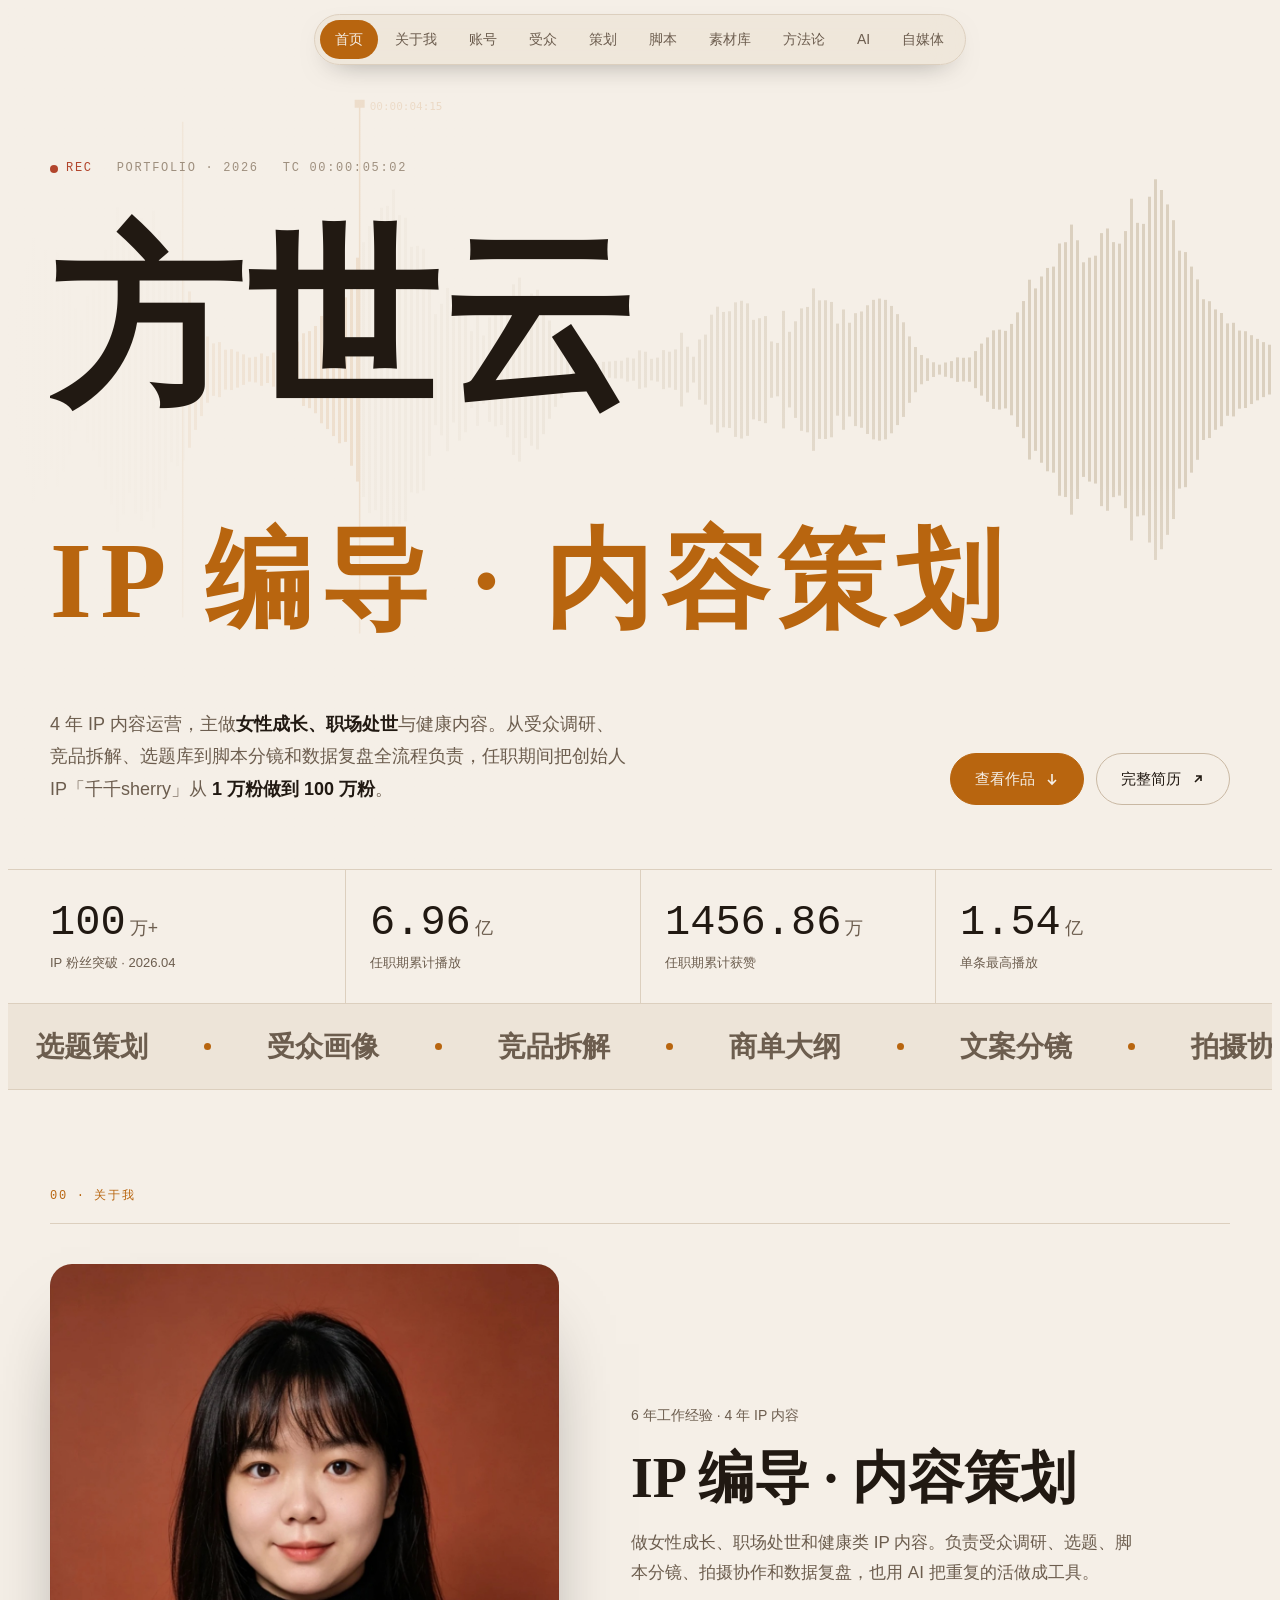
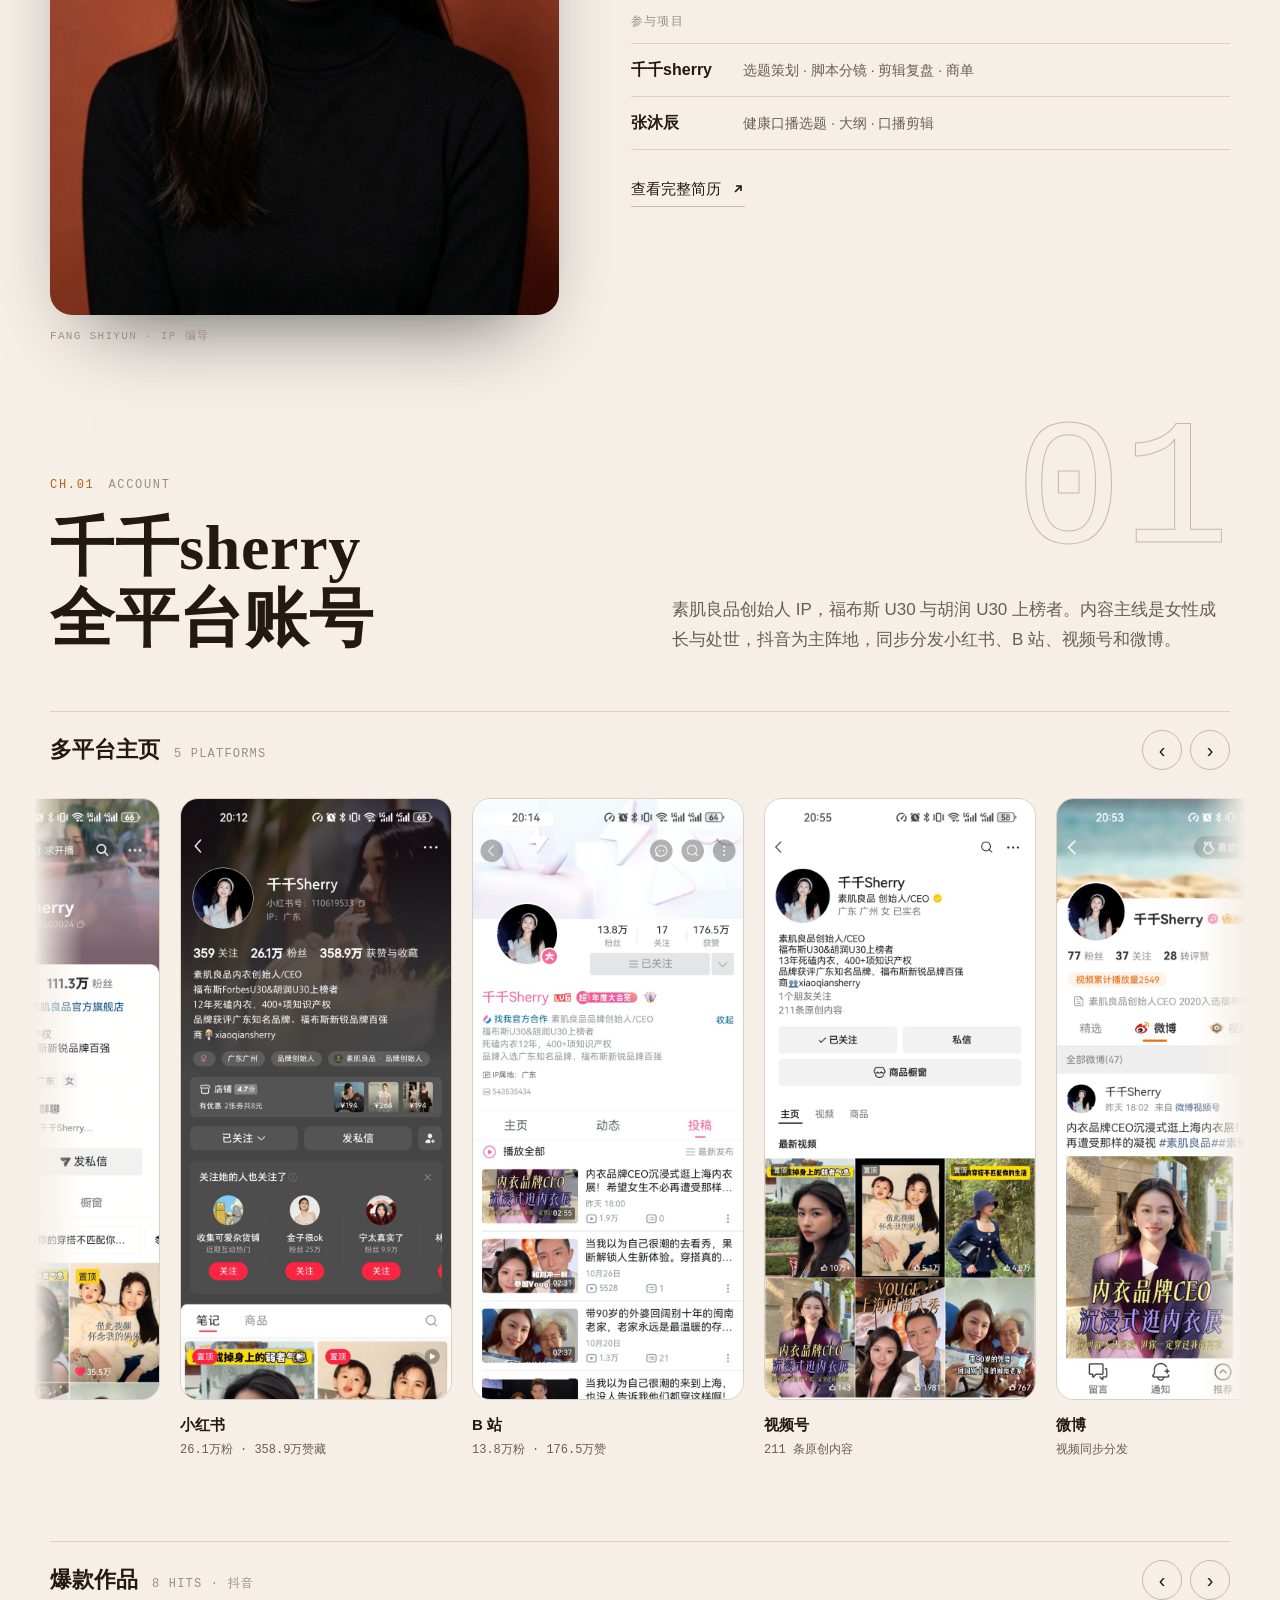
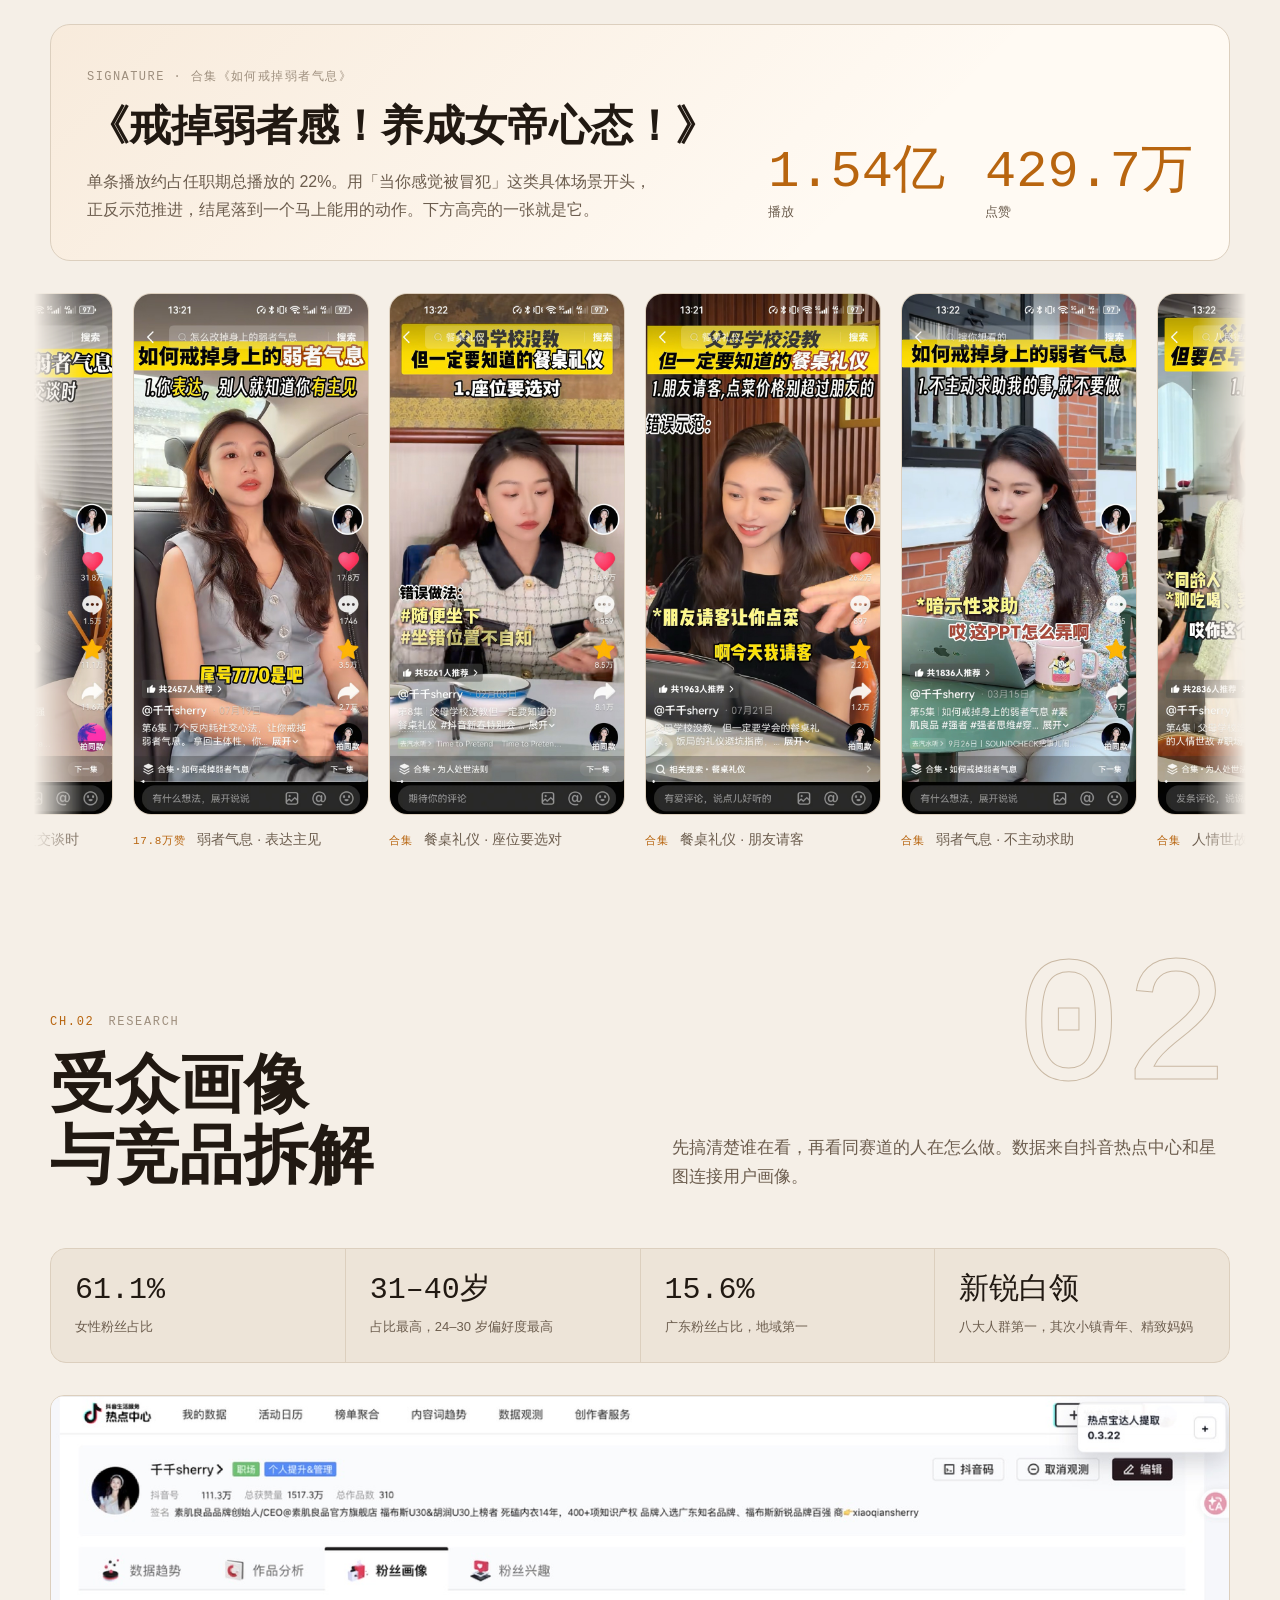
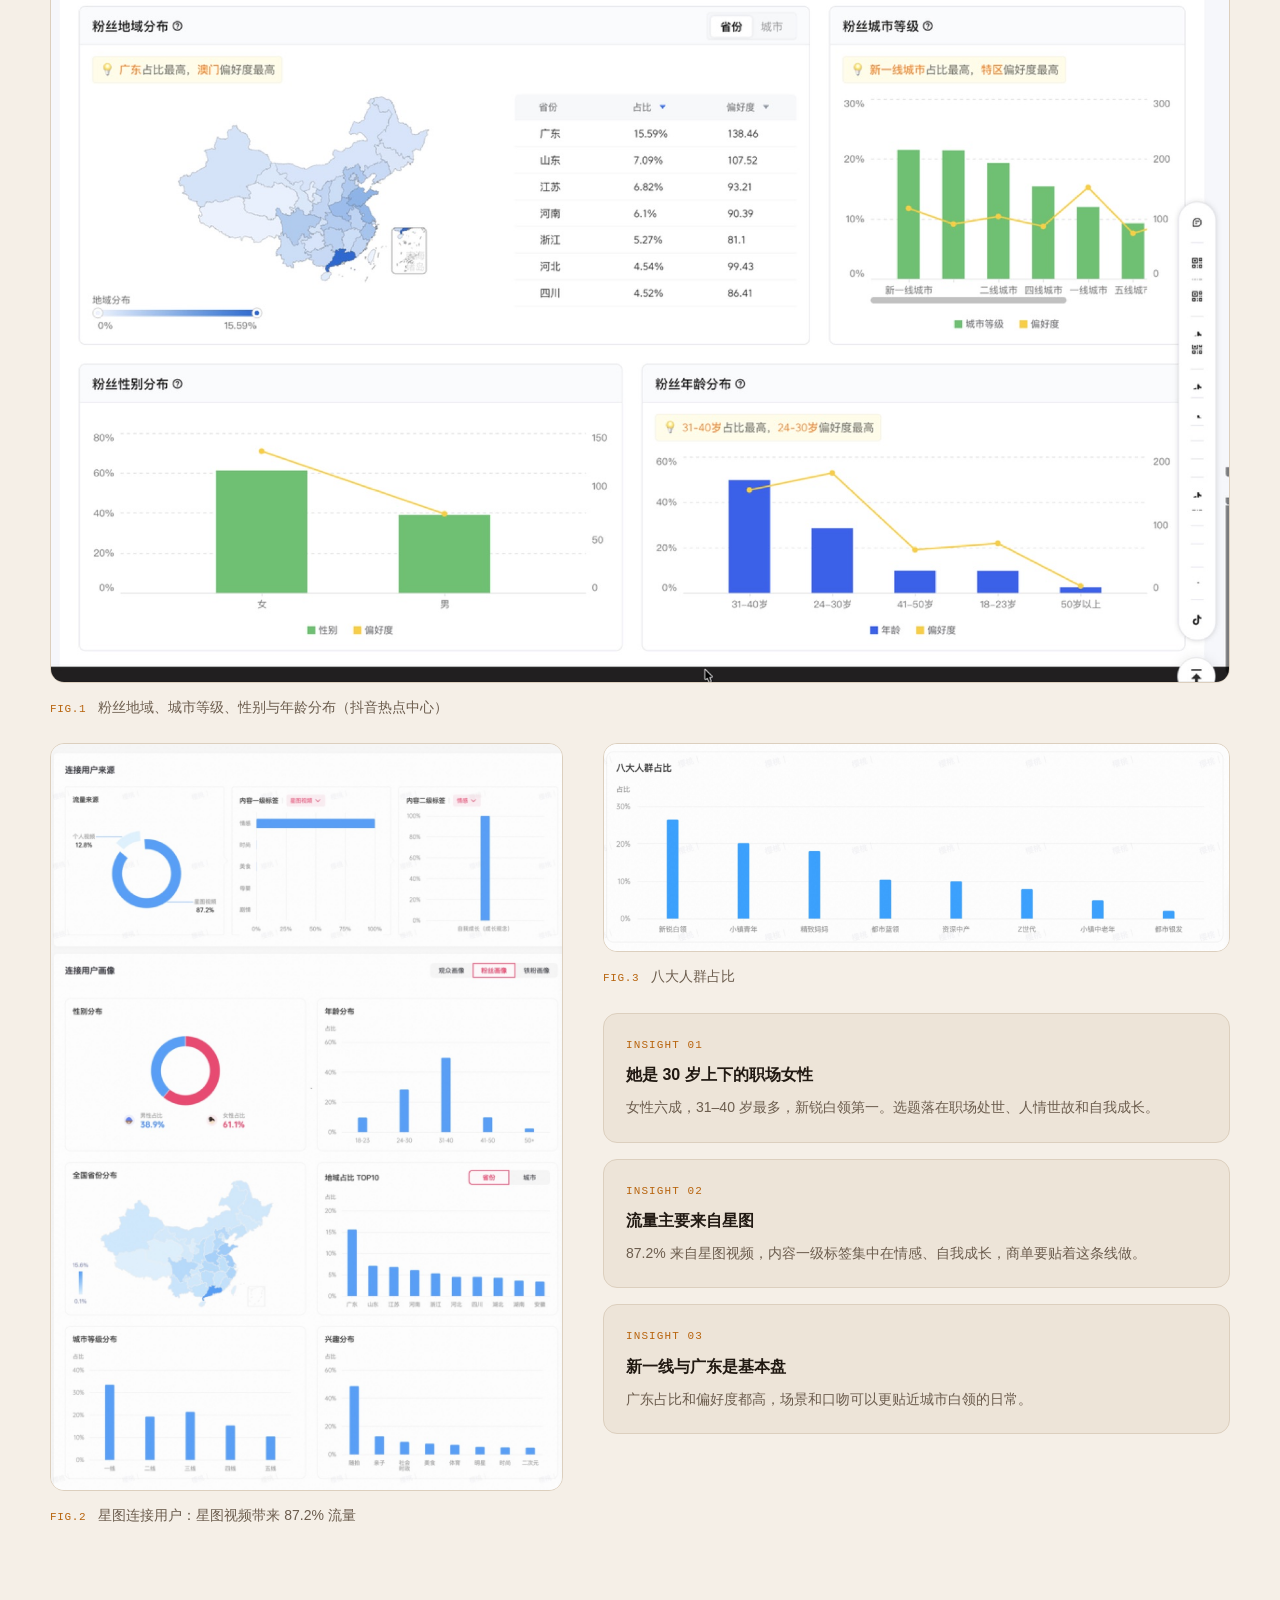
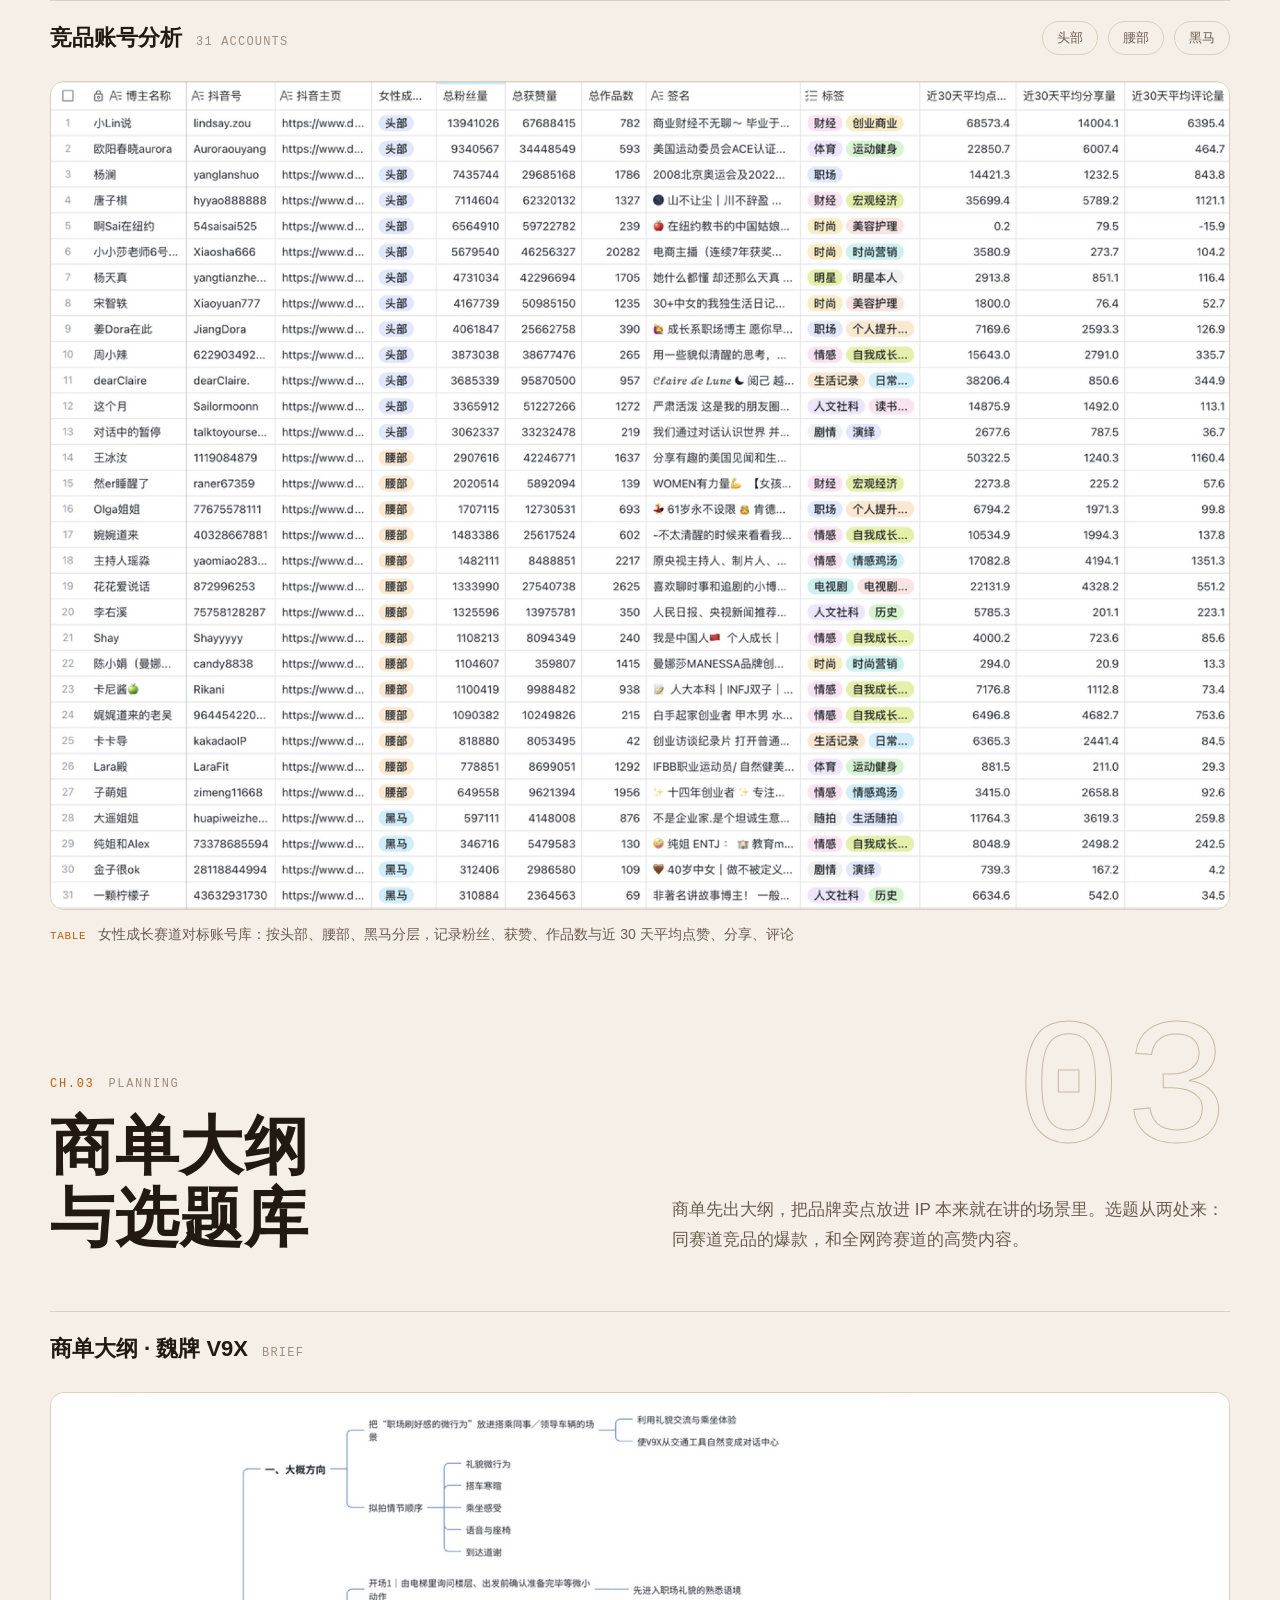
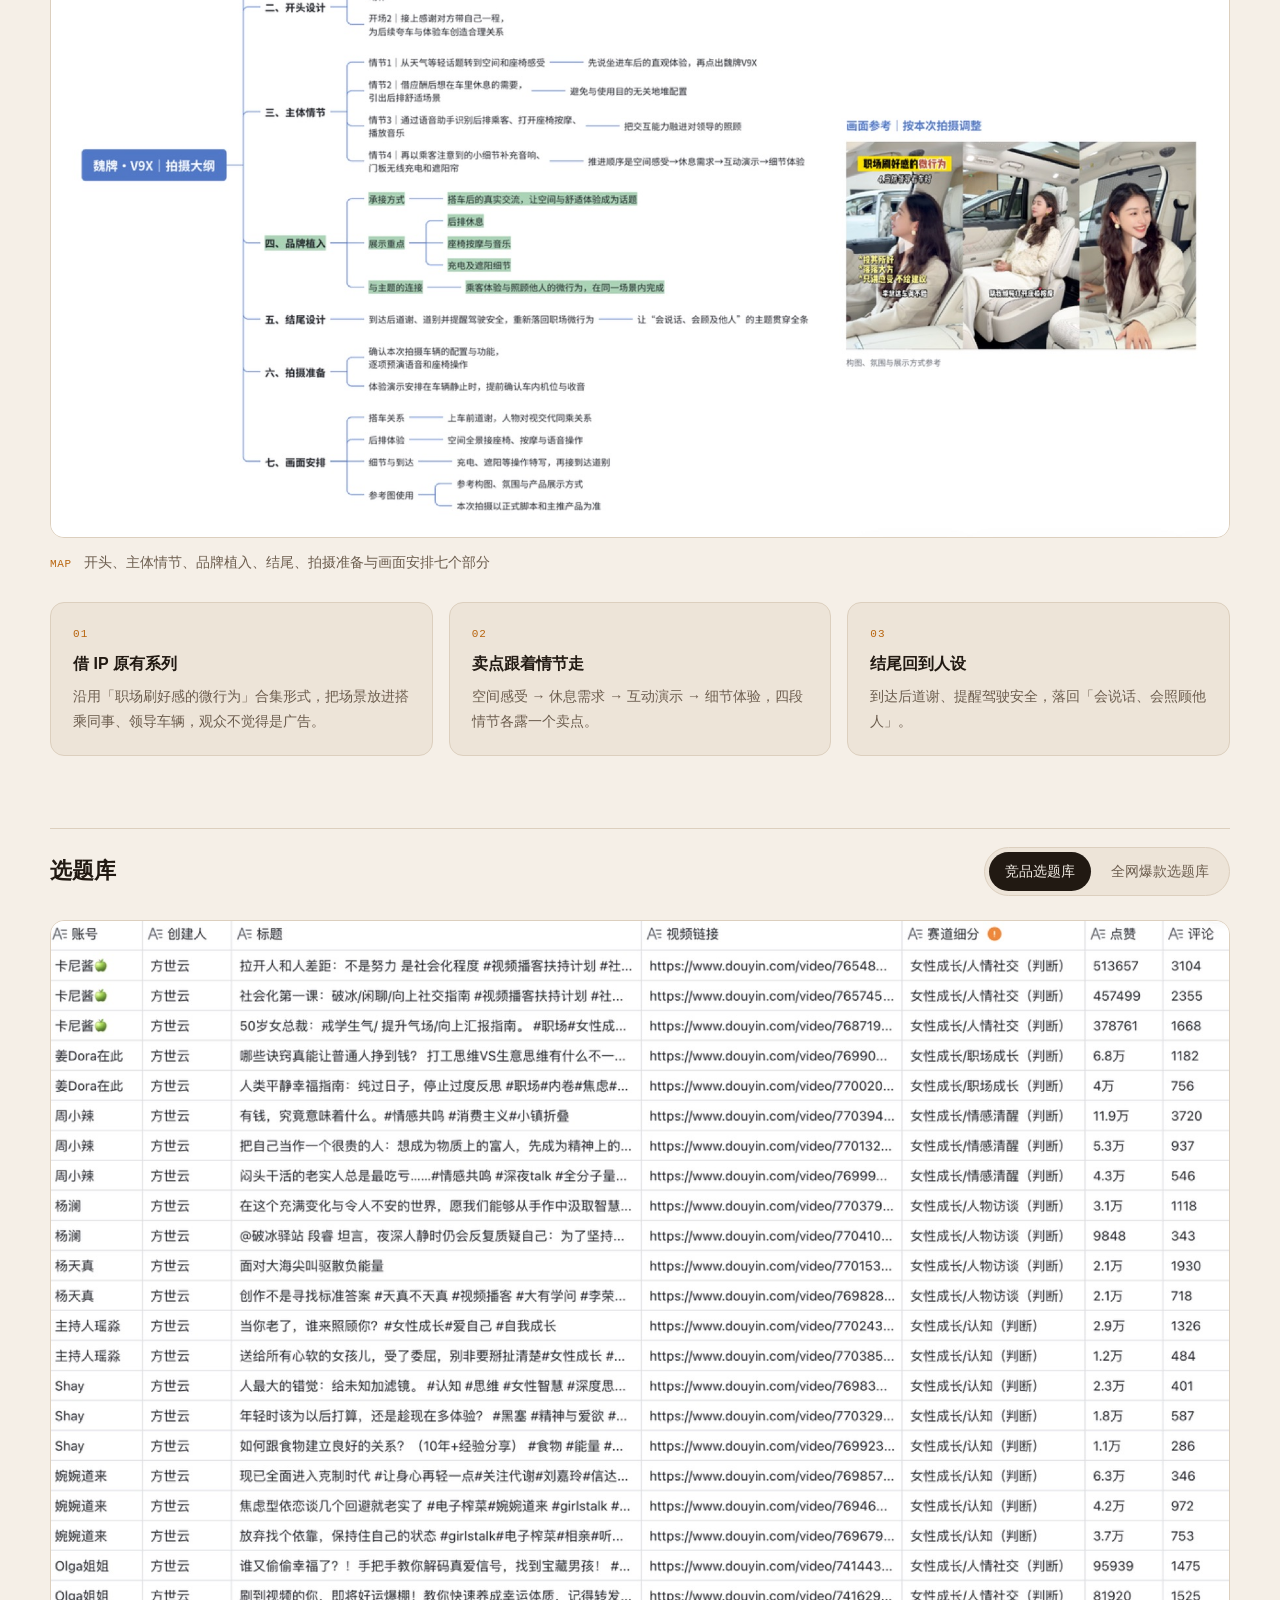
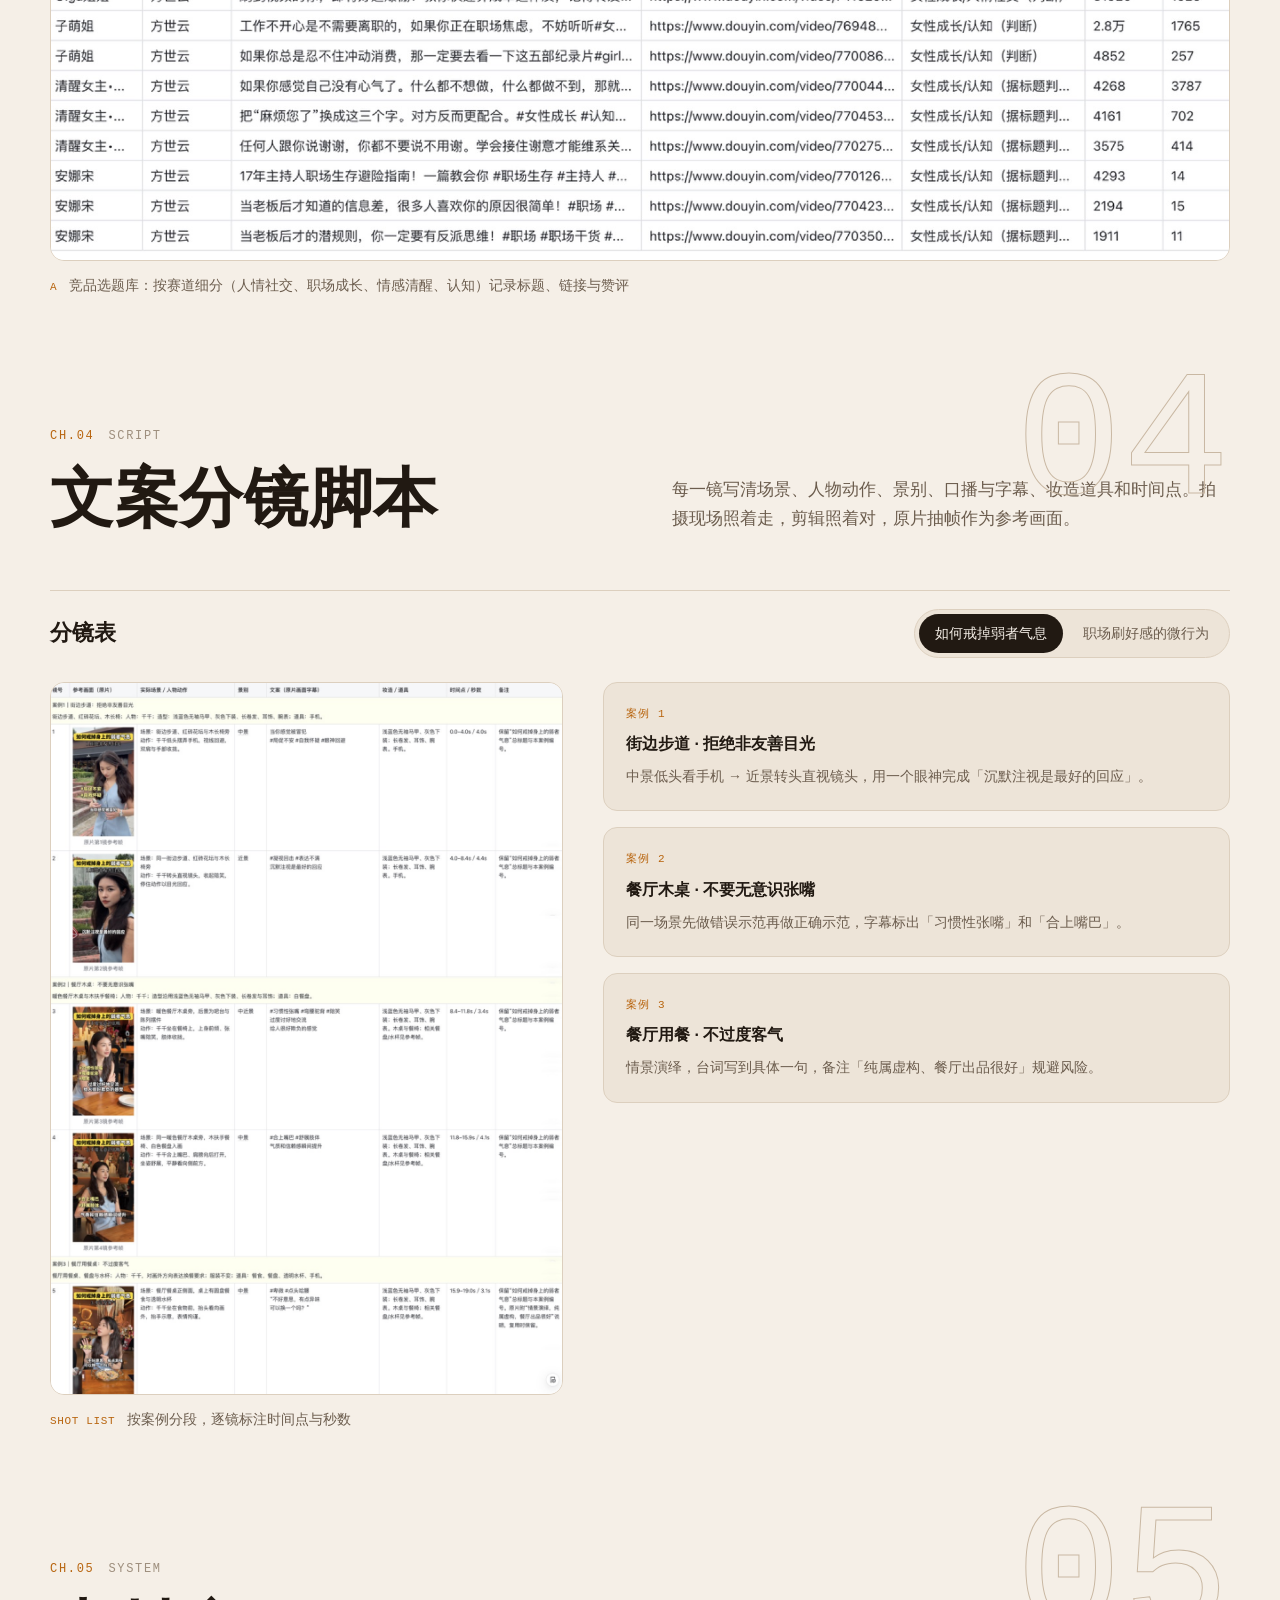
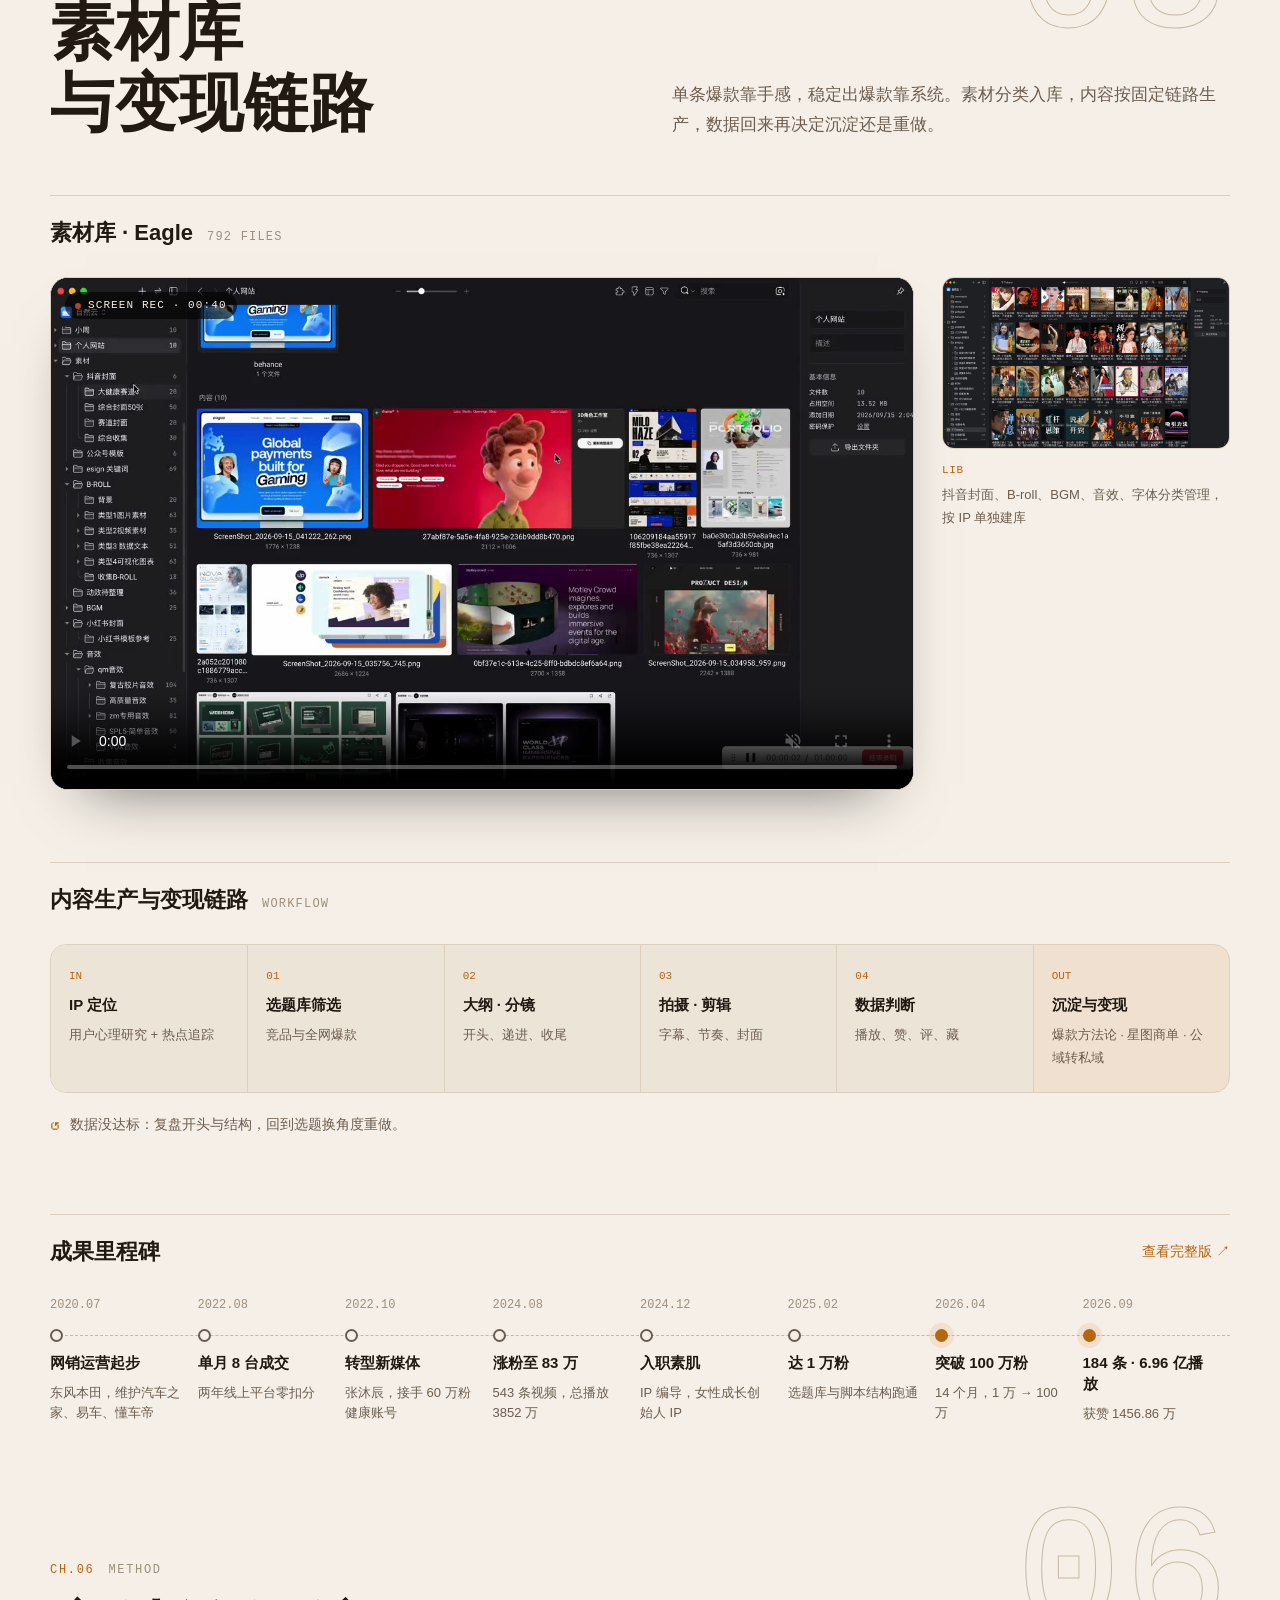
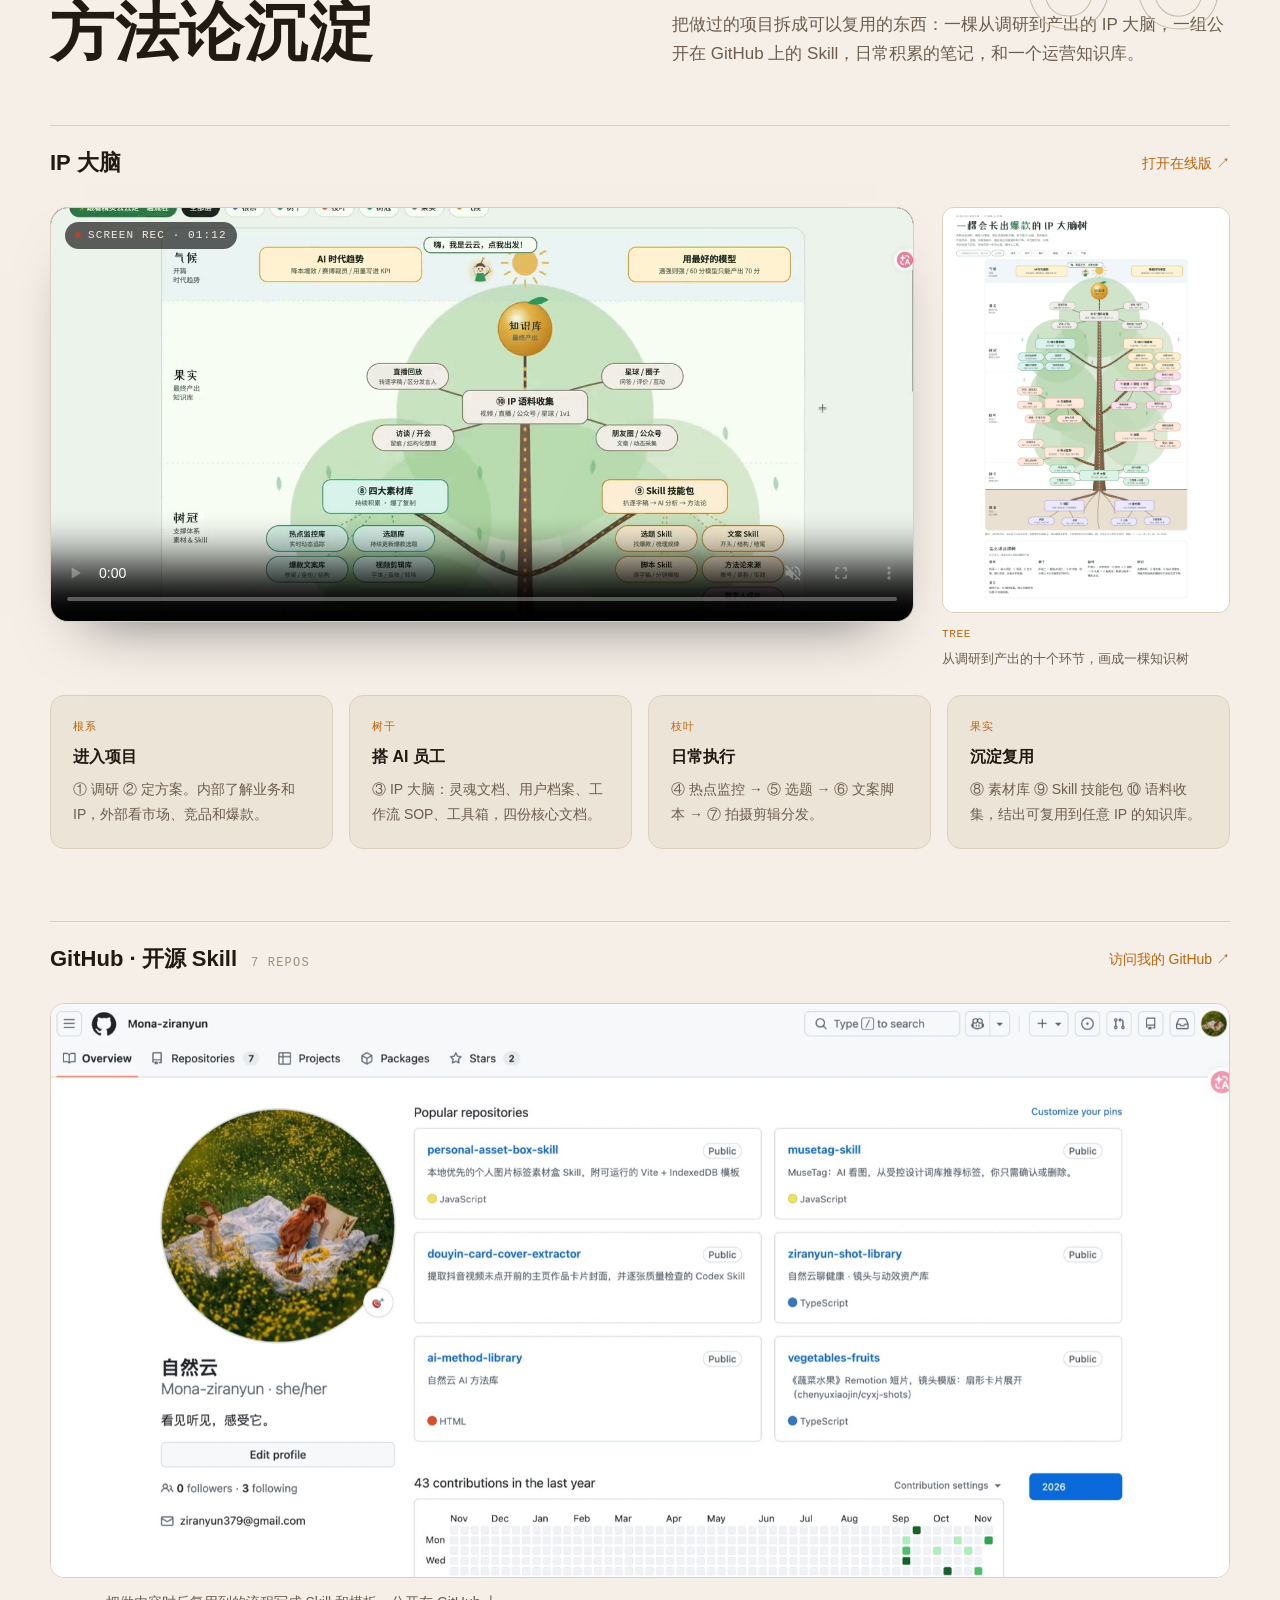
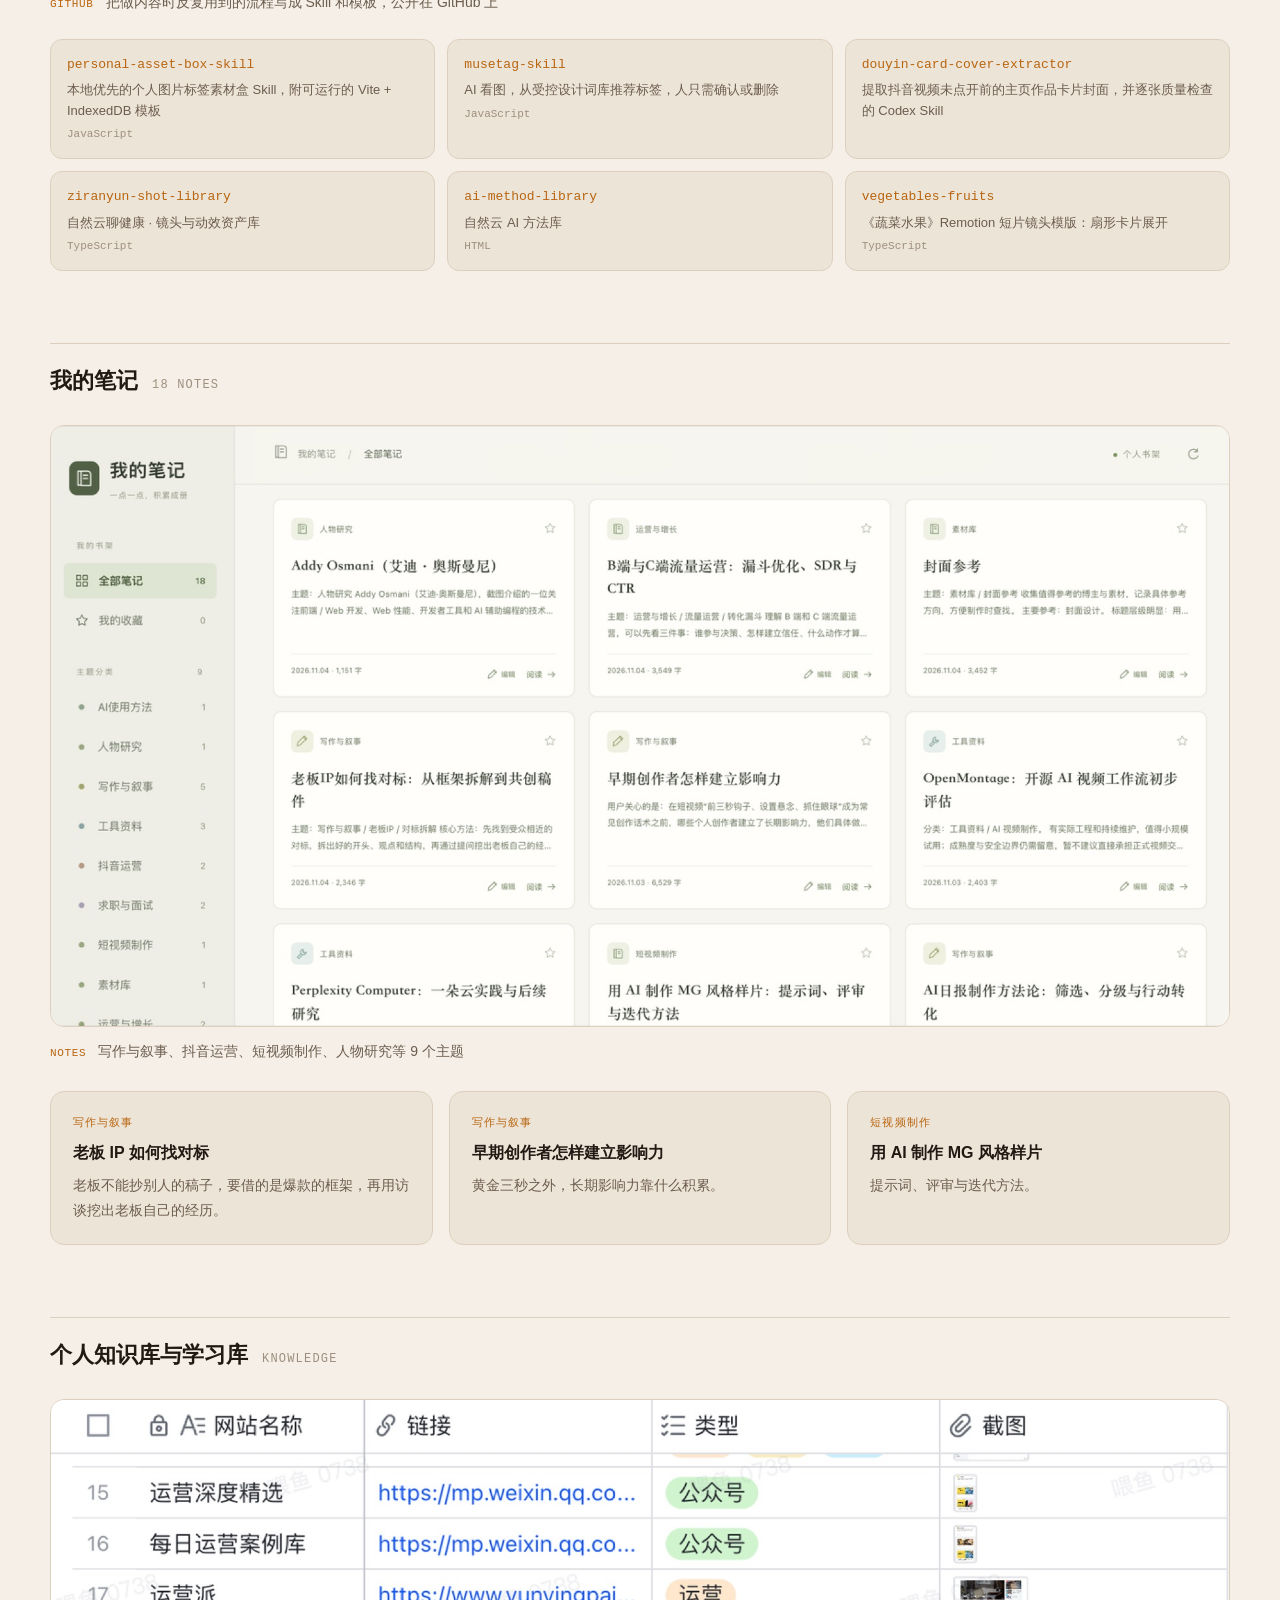
==== index.html @ 5b658217 "自媒体主页截图可点击跳转主页，补 Joey 小红书、公众号链接 Co-Authored-By: Claude Opus 5.5 <noreply@anthropic.com>" ====
<!doctype html>
<html lang="zh-CN">
<head>
<meta charset="utf-8">
<meta name="viewport" content="width=device-width, initial-scale=1">
<meta name="description" content="方世云 · IP 编导 / 内容策划 作品集">
<title>方世云作品集</title>
<meta name="claude:viewport-fit-sides" content="cover">
<link rel="preconnect" href="https://fonts.googleapis.cn">
<link rel="preconnect" href="https://fonts.gstatic.cn" crossorigin>
<link rel="stylesheet" media="print" onload="this.media='all'" href="https://fonts.googleapis.cn/css2?family=Noto+Serif+SC:wght@600;900&family=Noto+Sans+SC:wght@400;500;700&family=JetBrains+Mono:wght@400;500&display=swap">
<style>
/* Layout: an editing-suite reel. Hero is a live audio waveform with a playhead; chapters follow how an IP video is made (调研 → 策划 → 脚本 → 系统 → AI). Every image appears once, at its own aspect ratio, never cropped. */
:root{
  --bg:#12100d; --bg-2:#1a1612; --panel:#201b16; --line:#352c23; --line-2:#4a3e31;
  --ink:#f4ece2; --muted:#a99a8b; --faint:#706355;
  --amber:#f2a24b; --amber-2:#ffcf8a; --amber-soft:rgba(242,162,75,.13); --rose:#ec8a72;
  --wave:#3a3027;
  --f-display:"Noto Serif SC","Songti SC","STSong",serif;
  --f-body:"Noto Sans SC","PingFang SC","Microsoft YaHei",sans-serif;
  --f-mono:"JetBrains Mono",ui-monospace,Menlo,monospace;
  color-scheme:dark;
}
@media (prefers-color-scheme: light){:root:not([data-theme="dark"]){
  --bg:#f5efe7; --bg-2:#ede4d8; --panel:#fffaf3; --line:#dccfbe; --line-2:#c9b8a3;
  --ink:#211912; --muted:#6c5d4e; --faint:#9e8f7e;
  --amber:#b8650f; --amber-2:#d98a2b; --amber-soft:rgba(184,101,15,.10); --rose:#b2452c;
  --wave:#d9ccbb; color-scheme:light}}
:root[data-theme="light"]{
  --bg:#f5efe7; --bg-2:#ede4d8; --panel:#fffaf3; --line:#dccfbe; --line-2:#c9b8a3;
  --ink:#211912; --muted:#6c5d4e; --faint:#9e8f7e;
  --amber:#b8650f; --amber-2:#d98a2b; --amber-soft:rgba(184,101,15,.10); --rose:#b2452c;
  --wave:#d9ccbb; color-scheme:light}

*{box-sizing:border-box}
html{scroll-behavior:smooth;scroll-padding-top:calc(env(safe-area-inset-top,0px) + 84px)}
@media (prefers-reduced-motion:reduce){html{scroll-behavior:auto}}
body{background:var(--bg);color:var(--ink);font-family:var(--f-body);font-size:16px;line-height:1.75;-webkit-font-smoothing:antialiased;overflow-x:hidden}
body::before{content:"";position:fixed;inset:0 0 auto;height:env(safe-area-inset-top,0px);z-index:30;background:var(--bg)}
a{color:inherit}
img{display:block;max-width:100%;height:auto}
:focus-visible{outline:2px solid var(--amber);outline-offset:3px;border-radius:4px}
h1,h2,h3{margin:0;text-wrap:balance}
p{margin:0}
[hidden]{display:none!important}

.gutter{padding-left:max(16px,env(safe-area-inset-left,0px));padding-right:max(16px,env(safe-area-inset-right,0px))}
.wrap{max-width:1180px;margin:0 auto}
.mono{font-family:var(--f-mono);font-variant-numeric:tabular-nums}

/* ---------- Nav ---------- */
.nav{position:fixed;left:0;right:0;top:env(safe-area-inset-top,0px);z-index:20;display:flex;justify-content:center;padding-block:14px;pointer-events:none}
.nav ul{pointer-events:auto;list-style:none;margin:0;padding:5px;display:flex;gap:2px;overflow-x:auto;max-width:100%;scrollbar-width:none;
  background:color-mix(in srgb,var(--bg-2) 78%,transparent);backdrop-filter:blur(16px) saturate(1.2);-webkit-backdrop-filter:blur(16px) saturate(1.2);
  border:1px solid var(--line);border-radius:999px;box-shadow:0 10px 30px -18px rgba(0,0,0,.6)}
.nav ul::-webkit-scrollbar{display:none}
.nav a{display:block;white-space:nowrap;text-decoration:none;font-size:14px;color:var(--muted);padding:7px 15px;border-radius:999px;transition:color .25s,background .25s}
.nav a:hover{color:var(--ink)}
.nav a.on{color:var(--bg);background:var(--amber)}

/* ---------- Hero ---------- */
.hero{position:relative;overflow:hidden;border-bottom:1px solid var(--line)}
.hero canvas{position:absolute;inset:0;width:100%;height:100%;display:block}
.hero::after{content:"";position:absolute;inset:0;pointer-events:none;
  background:linear-gradient(90deg,var(--bg) 0%,color-mix(in srgb,var(--bg) 82%,transparent) 38%,transparent 78%),linear-gradient(180deg,transparent 55%,var(--bg))}
.hero-in{position:relative;z-index:1;padding-block:150px 64px}
.tc-row{display:flex;flex-wrap:wrap;gap:8px 24px;font-family:var(--f-mono);font-size:12px;letter-spacing:.14em;color:var(--faint);text-transform:uppercase}
.tc-row .rec{color:var(--rose);display:inline-flex;align-items:center;gap:8px}
.tc-row .rec::before{content:"";width:8px;height:8px;border-radius:50%;background:var(--rose);animation:blink 1.6s steps(2,start) infinite}
@keyframes blink{to{visibility:hidden}}
.hero h1{font-family:var(--f-display);font-weight:900;font-size:clamp(76px,15vw,196px);line-height:.92;letter-spacing:.02em;margin-top:28px}
.hero h1 .ln{display:block;overflow:hidden;line-height:1.12;padding-block:.04em}
.hero h1 .ln span{display:inline-block;animation:rise 1.1s cubic-bezier(.2,.8,.2,1) both}
.hero h1 .ln:nth-child(2) span{animation-delay:.12s;color:var(--amber);font-size:.56em;letter-spacing:.08em}
@keyframes rise{from{transform:translateY(105%)}}
.hero-foot{margin-top:40px;display:grid;grid-template-columns:minmax(0,1.2fr) minmax(0,1fr);gap:32px 56px;align-items:end}
.lede{max-width:32em;color:var(--muted);font-size:18px;line-height:1.8}
.lede b{color:var(--ink);font-weight:700}
.cta{display:flex;flex-wrap:wrap;gap:12px;justify-content:flex-end}
.btn{display:inline-flex;align-items:center;gap:10px;text-decoration:none;font-size:15px;font-weight:500;padding:12px 24px;border-radius:999px;border:1px solid var(--line-2);transition:border-color .25s,transform .25s,background .25s}
.btn:hover{border-color:var(--amber);transform:translateY(-2px)}
.btn.primary{background:var(--amber);color:var(--bg);border-color:var(--amber)}
.btn svg{width:14px;height:14px}

/* ---------- Stats ---------- */
.stats{display:grid;grid-template-columns:repeat(4,minmax(0,1fr))}
.stat{padding:30px 24px 28px;display:flex;flex-direction:column;gap:6px;border-left:1px solid var(--line)}
.stat:first-child{border-left:0;padding-left:0}
.stat .v{font-family:var(--f-mono);font-size:clamp(24px,3.4vw,42px);font-weight:500;line-height:1.1;font-variant-numeric:tabular-nums;white-space:nowrap}
.stat .v small{font-size:.42em;color:var(--muted);margin-left:4px;font-family:var(--f-body)}
.stat .k{font-size:13px;color:var(--muted)}

/* ---------- Keyword marquee ---------- */
.marquee{overflow:hidden;border-block:1px solid var(--line);background:var(--bg-2);padding-block:18px}
.mq-track{display:flex;width:max-content;animation:roll 48s linear infinite}
.mq-track span{font-family:var(--f-display);font-weight:600;font-size:clamp(20px,2.4vw,28px);padding-inline:28px;white-space:nowrap;color:var(--muted);display:inline-flex;align-items:center;gap:56px}
.mq-track span::after{content:"";width:7px;height:7px;border-radius:50%;background:var(--amber)}
@keyframes roll{to{transform:translateX(-50%)}}

/* ---------- Moving reels (each image once; auto-scrolls back and forth) ---------- */
.reel{overflow-x:auto;overflow-y:hidden;scrollbar-width:none;margin-inline:calc(-1 * max(16px,env(safe-area-inset-left,0px)));padding:4px max(16px,env(safe-area-inset-left,0px)) 8px;cursor:grab;
  mask-image:linear-gradient(90deg,transparent,#000 4%,#000 96%,transparent);-webkit-mask-image:linear-gradient(90deg,transparent,#000 4%,#000 96%,transparent)}
.reel::-webkit-scrollbar{display:none}
.reel.drag{cursor:grabbing}
.reel.drag img{pointer-events:none}
.reel-track{display:flex;gap:20px;width:max-content;align-items:flex-start}
.reel-track .shot{width:clamp(180px,22vw,236px);flex:none}
.reel-track.wide .shot{width:clamp(200px,24vw,272px)}
.reel-track.land .shot{width:clamp(300px,58vw,640px)}
.reel-track.land .shot button{border-radius:14px}
.reel-track .shot button{border-radius:18px}
.reel-ctrl{display:flex;gap:8px}
.rc{font:inherit;font-size:20px;line-height:1;width:40px;height:40px;border-radius:50%;border:1px solid var(--line-2);background:transparent;color:var(--ink);cursor:pointer;transition:border-color .2s,color .2s}
.rc:hover{border-color:var(--amber);color:var(--amber)}

/* ---------- About (photo left, intro right) ---------- */
.about{padding-block:96px 0}
.about-tag{font-size:12px;letter-spacing:.14em;color:var(--amber);padding-bottom:16px;border-bottom:1px solid var(--line);margin-bottom:40px}
.about-grid{display:grid;grid-template-columns:minmax(0,.85fr) minmax(0,1fr);gap:40px 72px;align-items:center}
.about-photo{margin:0;display:flex;flex-direction:column;gap:12px}
.about-photo img{width:100%;height:auto;border-radius:22px;box-shadow:0 40px 80px -40px rgba(0,0,0,.65)}
.about-photo figcaption{font-size:11px;letter-spacing:.12em;color:var(--faint)}
.about-text{min-width:0;display:flex;flex-direction:column;gap:18px;align-items:flex-start}
.about-exp{font-size:14px;color:var(--muted)}
.about-text h2{font-family:var(--f-display);font-weight:900;font-size:clamp(34px,4.6vw,56px);line-height:1.15}
.about-text > p{color:var(--muted);font-size:17px;max-width:30em}
.about-proj{display:flex;flex-direction:column;gap:10px;width:100%;margin-top:6px}
.about-proj .mono{font-size:12px;color:var(--faint);letter-spacing:.1em}
.about-proj ul{list-style:none;margin:0;padding:0;display:flex;flex-direction:column}
.about-proj li{display:flex;flex-wrap:wrap;gap:4px 16px;align-items:baseline;padding:12px 0;border-top:1px solid var(--line)}
.about-proj li:last-child{border-bottom:1px solid var(--line)}
.about-proj li b{font-size:16px;min-width:6em}
.about-proj li span{font-size:14px;color:var(--muted)}
.about-link{display:inline-flex;align-items:center;gap:10px;margin-top:8px;text-decoration:none;font-size:15px;font-weight:500;padding-bottom:4px;border-bottom:1px solid var(--line-2);transition:border-color .2s,color .2s}
.about-link:hover{color:var(--amber);border-color:var(--amber)}
.about-link svg{width:14px;height:14px}
@media (max-width:820px){.about-grid{grid-template-columns:1fr}.about-photo{max-width:420px}}

/* ---------- Chapters ---------- */
.chapter{padding-block:128px 0;position:relative}
.ch-head{display:grid;grid-template-columns:minmax(0,1fr) minmax(0,1fr);gap:24px 64px;margin-bottom:56px;align-items:end;position:relative}
.ch-num{position:absolute;right:0;top:-70px;font-family:var(--f-mono);font-size:clamp(90px,14vw,180px);line-height:1;color:transparent;-webkit-text-stroke:1px var(--line-2);pointer-events:none;user-select:none}
.ch-tag{font-family:var(--f-mono);font-size:12px;letter-spacing:.14em;color:var(--amber);text-transform:uppercase;margin-bottom:16px;display:flex;gap:14px}
.ch-tag span{color:var(--faint)}
.ch-head h2{font-family:var(--f-display);font-weight:900;font-size:clamp(38px,5.4vw,64px);line-height:1.12;letter-spacing:.01em}
.ch-head p{color:var(--muted);font-size:17px;max-width:34em}

.sub{display:flex;align-items:center;justify-content:space-between;gap:12px 16px;flex-wrap:wrap;border-top:1px solid var(--line);padding-top:18px;margin:72px 0 24px}
.sub.first{margin-top:0}
.sub h3{font-size:22px;font-weight:700;display:flex;align-items:baseline;gap:14px;flex-wrap:wrap}
.sub h3 .mono{font-size:12px;color:var(--faint);letter-spacing:.1em;font-weight:400}
.sub-actions{display:flex;flex-wrap:wrap;align-items:center;gap:16px}

/* figures: always natural aspect ratio */
.shot{margin:0;display:flex;flex-direction:column;gap:12px;min-width:0}
.shot button{all:unset;cursor:zoom-in;display:block;border-radius:14px;overflow:hidden;border:1px solid var(--line);background:var(--panel);position:relative}
.shot button:focus-visible{outline:2px solid var(--amber);outline-offset:3px}
.shot button img{width:100%;height:auto;transition:transform .6s cubic-bezier(.2,.8,.2,1)}
.shot button:hover img{transform:scale(1.015)}
.shot button::after{content:"点击放大";position:absolute;right:12px;bottom:12px;font-size:12px;padding:4px 10px;border-radius:999px;background:rgba(0,0,0,.6);color:#f4ece2;opacity:0;transition:opacity .25s}
.shot button:hover::after{opacity:1}
.shot figcaption{font-size:14px;color:var(--muted);display:flex;gap:12px;align-items:baseline}
.media-grid{display:grid;grid-template-columns:repeat(2,minmax(0,1fr));gap:28px 24px}
.media-grid .shot a.cover{display:flex;align-items:center;justify-content:center;aspect-ratio:1800/996;border-radius:14px;overflow:hidden;border:1px solid var(--line);background:var(--panel);position:relative}
.media-grid .shot a.cover img{width:100%;height:100%;object-fit:contain;transition:transform .6s cubic-bezier(.2,.8,.2,1)}
.media-grid .shot a.cover:hover img{transform:scale(1.015)}
.media-grid .shot a.cover:focus-visible{outline:2px solid var(--amber);outline-offset:3px}
.media-grid .shot a.cover::after{content:"打开主页 ↗";position:absolute;right:12px;bottom:12px;font-size:12px;padding:4px 10px;border-radius:999px;background:rgba(0,0,0,.6);color:#f4ece2;opacity:0;transition:opacity .25s}
.media-grid .shot a.cover:hover::after,.media-grid .shot a.cover:focus-visible::after{opacity:1}
.media-grid .more{display:flex;gap:12px;flex-wrap:wrap}
.media-grid .more a{color:var(--amber);text-decoration:none}
.media-grid .more a:hover{text-decoration:underline}
@media (max-width:640px){.media-grid{grid-template-columns:1fr}}
.shot figcaption .mono{color:var(--amber);font-size:11px;flex:none;letter-spacing:.06em}

.grid-2{display:grid;grid-template-columns:minmax(0,1fr) minmax(0,1fr);gap:28px;align-items:start}
.grid-side{display:grid;grid-template-columns:minmax(0,.9fr) minmax(0,1.1fr);gap:40px;align-items:start}
.stack{display:flex;flex-direction:column;gap:24px;min-width:0}

/* platform matrix: phone screenshots shown whole */
.phones{display:grid;grid-template-columns:repeat(5,minmax(0,1fr));gap:18px;align-items:start}
.phones.four{grid-template-columns:repeat(4,minmax(0,1fr))}
.phones .shot button{border-radius:18px}
.pf-meta{display:flex;flex-direction:column;gap:2px}
.pf-meta b{font-size:15px;color:var(--ink)}
.pf-meta span{font-family:var(--f-mono);font-size:12px;color:var(--muted)}
.shot.star button{border-color:var(--amber);box-shadow:0 0 0 4px var(--amber-soft)}

.lead{display:grid;grid-template-columns:minmax(0,1fr) auto;gap:24px 48px;align-items:end;padding:36px;border-radius:20px;background:linear-gradient(135deg,var(--amber-soft),transparent 70%),var(--panel);border:1px solid var(--line);margin-bottom:28px}
.lead .eyebrow{font-family:var(--f-mono);font-size:12px;letter-spacing:.12em;color:var(--faint)}
.lead h3{font-family:var(--f-display);font-weight:900;font-size:clamp(28px,3.6vw,42px);line-height:1.3;margin-top:10px}
.lead p{margin-top:14px;color:var(--muted);max-width:36em}
.lead .nums{display:flex;gap:40px}
.lead .nums div{display:flex;flex-direction:column}
.lead .nums .v{font-family:var(--f-mono);font-size:clamp(34px,4.4vw,52px);color:var(--amber);line-height:1.05}
.lead .nums .k{font-size:13px;color:var(--muted)}

/* audience */
.insights{display:grid;grid-template-columns:repeat(4,minmax(0,1fr));gap:1px;background:var(--line);border:1px solid var(--line);border-radius:16px;overflow:hidden;margin-bottom:32px}
.insights div{background:var(--bg-2);padding:24px;display:flex;flex-direction:column;gap:8px}
.insights .v{font-family:var(--f-mono);font-size:30px;line-height:1.15;color:var(--ink)}
.insights .k{font-size:13px;color:var(--muted)}

/* tabs */
.tabs{display:inline-flex;gap:4px;padding:4px;border:1px solid var(--line);border-radius:999px;background:var(--bg-2)}
.tabs button{font:inherit;font-size:14px;border:0;background:transparent;color:var(--muted);padding:7px 16px;border-radius:999px;cursor:pointer;transition:background .25s,color .25s}
.tabs button[aria-selected="true"]{background:var(--ink);color:var(--bg)}
.panel{animation:fade .45s ease both}
@keyframes fade{from{opacity:.2;transform:translateY(8px)}}

/* text points */
.points{display:grid;grid-template-columns:repeat(3,minmax(0,1fr));gap:16px;margin-top:28px}
.points.col{grid-template-columns:1fr;margin-top:0}
.point{padding:22px;border:1px solid var(--line);border-radius:14px;background:var(--bg-2);display:flex;flex-direction:column;gap:6px}
.point .mono{font-size:11px;color:var(--amber);letter-spacing:.1em}
.point b{font-size:16px}
.point p{font-size:14px;color:var(--muted)}

.tiers{display:flex;flex-wrap:wrap;gap:10px}
.tier{font-size:13px;padding:5px 14px;border-radius:999px;border:1px solid var(--line);color:var(--muted)}
.tier b{color:var(--ink);font-family:var(--f-mono);font-weight:500;margin-left:6px}

/* recording-first blocks: big player, small thumbnail */
.rec-grid{display:grid;grid-template-columns:minmax(0,3fr) minmax(0,1fr);gap:28px;align-items:start}
.player{position:relative;border-radius:18px;overflow:hidden;border:1px solid var(--line);background:#000;box-shadow:0 30px 60px -36px rgba(0,0,0,.6)}
.player video{display:block;width:100%;height:auto}
.vlabel{position:absolute;left:14px;top:14px;z-index:1;font-family:var(--f-mono);font-size:11px;letter-spacing:.1em;background:rgba(0,0,0,.62);color:#f4ece2;padding:4px 10px;border-radius:999px;pointer-events:none;display:inline-flex;align-items:center;gap:7px}
.vlabel::before{content:"";width:6px;height:6px;border-radius:50%;background:var(--rose)}
.thumb .shot button{border-radius:12px}
.thumb .shot figcaption{font-size:13px;flex-direction:column;gap:4px}
@media (max-width:980px){
  .rec-grid{grid-template-columns:1fr}
  .thumb{max-width:260px}
  #brainPoints{grid-template-columns:1fr 1fr!important}
}
@media (max-width:640px){#brainPoints{grid-template-columns:1fr!important}}

/* github repos */
.repos{display:grid;grid-template-columns:repeat(3,minmax(0,1fr));gap:12px;min-width:0}
@media (max-width:980px){.repos{grid-template-columns:1fr 1fr}}
@media (max-width:640px){.repos{grid-template-columns:1fr}}
.repo{display:flex;flex-direction:column;gap:4px;padding:14px 16px;border:1px solid var(--line);border-radius:12px;background:var(--bg-2);text-decoration:none;transition:border-color .2s,transform .2s}
.repo:hover{border-color:var(--amber);transform:translateX(3px)}
.repo b{font-family:var(--f-mono);font-size:13px;font-weight:500;color:var(--amber);word-break:break-all}
.repo p{font-size:13px;color:var(--muted);line-height:1.55}
.repo .mono{font-size:11px;color:var(--faint)}

/* play button */
.play{font:inherit;font-size:14px;font-weight:500;display:inline-flex;align-items:center;gap:10px;cursor:pointer;
  background:var(--amber);color:var(--bg);border:0;border-radius:999px;padding:8px 18px 8px 9px;transition:transform .25s}
.play:hover{transform:translateY(-2px)}
.play i{width:24px;height:24px;border-radius:50%;background:var(--bg);position:relative;flex:none}
.play i::after{content:"";position:absolute;left:9px;top:7px;border-left:8px solid var(--amber);border-top:5px solid transparent;border-bottom:5px solid transparent}
.link{display:inline-flex;align-items:center;gap:6px;font-size:14px;color:var(--amber);text-decoration:none;border-bottom:1px solid transparent}
.link:hover{border-bottom-color:var(--amber)}

/* flow */
.flow{display:grid;grid-template-columns:repeat(6,minmax(0,1fr));gap:0;border:1px solid var(--line);border-radius:16px;overflow:hidden}
.flow .node{padding:22px 18px;display:flex;flex-direction:column;gap:6px;border-left:1px solid var(--line);position:relative;background:var(--bg-2)}
.flow .node:first-child{border-left:0}
.flow .node .mono{font-size:11px;color:var(--amber)}
.flow .node b{font-size:15px}
.flow .node p{font-size:13px;color:var(--muted)}
.flow .node.end{background:var(--amber-soft)}
.flow-loop{margin-top:14px;font-size:14px;color:var(--muted);display:flex;gap:10px;align-items:center}
.flow-loop::before{content:"↺";color:var(--amber);font-size:20px}

/* milestones */
.ms-scroll{overflow-x:auto;padding-bottom:8px}
.ms{display:grid;grid-template-columns:repeat(8,minmax(132px,1fr));min-width:1060px;position:relative}
.ms::before{content:"";position:absolute;left:0;right:0;top:40px;border-top:1px dashed var(--line-2)}
.ms-item{display:flex;flex-direction:column;gap:10px;padding-right:16px}
.ms-item .when{font-family:var(--f-mono);font-size:12px;color:var(--faint);height:24px}
.ms-item .dot{width:13px;height:13px;border-radius:50%;background:var(--bg);border:2px solid var(--muted);position:relative;z-index:1}
.ms-item.hot .dot{background:var(--amber);border-color:var(--amber);box-shadow:0 0 0 6px var(--amber-soft)}
.ms-item b{font-size:15px;line-height:1.4}
.ms-item p{font-size:13px;color:var(--muted);line-height:1.55}

/* jobs */
.jobs{display:flex;flex-direction:column}
.job{display:grid;grid-template-columns:220px minmax(0,1fr);gap:8px 48px;padding:30px 0;border-top:1px solid var(--line)}
.job:last-child{border-bottom:1px solid var(--line)}
.job .when{font-family:var(--f-mono);font-size:13px;color:var(--faint);padding-top:4px}
.job h3{font-size:20px;font-weight:700}
.job h3 span{font-weight:400;font-size:14px;color:var(--muted);margin-left:10px}
.job p{margin-top:10px;color:var(--muted);font-size:15px;max-width:46em}
.job .kpi{margin-top:14px;display:flex;flex-wrap:wrap;gap:8px}
.job .kpi span{font-family:var(--f-mono);font-size:12px;padding:3px 10px;border-radius:6px;background:var(--amber-soft);color:var(--amber)}
.skills{display:grid;grid-template-columns:repeat(3,minmax(0,1fr));margin-top:40px;border-top:1px solid var(--line)}
.skill{padding:22px 24px 22px 0;border-bottom:1px solid var(--line)}
.skill b{font-size:15px}
.skill p{font-size:14px;color:var(--muted);margin-top:4px}

/* tools */
.tools{display:grid;grid-template-columns:minmax(0,1fr) minmax(0,1fr);gap:28px}
.tool{display:flex;flex-direction:column;gap:16px;padding:24px;border:1px solid var(--line);border-radius:20px;background:var(--panel);min-width:0}
.tool header{display:flex;justify-content:space-between;align-items:baseline;gap:12px;flex-wrap:wrap}
.tool h3{font-family:var(--f-display);font-size:28px;font-weight:900}
.tool p{font-size:14px;color:var(--muted);line-height:1.7;min-height:3.4em}

/* footer */
.foot{margin-top:140px;border-top:1px solid var(--line);padding-block:80px 56px}
.foot-grid{display:grid;grid-template-columns:minmax(0,1.4fr) minmax(0,1fr);gap:40px;align-items:end}
.foot h2{font-family:var(--f-display);font-weight:900;font-size:clamp(40px,6.4vw,80px);line-height:1.1}
.foot h2 span{color:var(--amber)}
.contact{display:flex;flex-direction:column;gap:12px}
.contact .row{display:flex;flex-wrap:wrap;align-items:center;gap:10px;font-size:15px}
.contact .row .k{font-family:var(--f-mono);font-size:12px;color:var(--faint);width:56px}
.contact .row .val{font-family:var(--f-mono);user-select:all;word-break:break-all}
.copy{font:inherit;font-size:12px;border:1px solid var(--line);background:transparent;color:var(--muted);border-radius:6px;padding:2px 10px;cursor:pointer}
.copy:hover{color:var(--amber);border-color:var(--amber)}
.fine{margin-top:56px;font-family:var(--f-mono);font-size:11px;color:var(--faint);display:flex;justify-content:space-between;gap:12px;flex-wrap:wrap;letter-spacing:.08em}

/* reveal: content is visible at rest; JS only adds a gentle lift for items below the fold */
.rv{transition:transform .9s cubic-bezier(.2,.8,.2,1),opacity .9s}
.rv.pre{transform:translateY(28px);opacity:.35}

/* overlays */
.lb{position:fixed;inset:0;z-index:50;background:rgba(10,8,6,.94);display:flex;flex-direction:column;align-items:center;justify-content:center;gap:14px;
  padding:max(24px,env(safe-area-inset-top,0px)) max(64px,env(safe-area-inset-right,0px)) max(24px,env(safe-area-inset-bottom,0px)) max(64px,env(safe-area-inset-left,0px))}
.lb img,.lb video{max-width:100%;max-height:calc(100% - 64px);object-fit:contain;border-radius:8px}
.lb video{background:#000}
.lb p{color:#d9cbbb;font-size:14px;text-align:center;max-width:60em}
.lb .x{position:absolute;top:max(16px,env(safe-area-inset-top,0px));right:max(16px,env(safe-area-inset-right,0px))}
.lb .arrow{position:absolute;top:50%;transform:translateY(-50%)}
.lb .prev{left:max(10px,env(safe-area-inset-left,0px))}
.lb .next{right:max(10px,env(safe-area-inset-right,0px))}
.lb .x,.lb .arrow{background:rgba(255,255,255,.12);border:0;color:#fff;font-size:22px;width:44px;height:44px;border-radius:50%;cursor:pointer}
.lb .x:hover,.lb .arrow:hover{background:rgba(255,255,255,.22)}

@media (prefers-reduced-motion:reduce){
  .tc-row .rec::before,.mq-track,.hero h1 .ln span,.panel{animation:none}
  .rv,.rv.pre{transition:none;transform:none;opacity:1}
}

/* resume viewer */
.cv{position:fixed;inset:0;z-index:60;background:rgba(10,8,6,.94);display:flex;flex-direction:column}
.cv-bar{display:flex;justify-content:space-between;align-items:center;gap:12px;color:#d9cbbb;font-size:12px;letter-spacing:.12em;
  padding:max(12px,env(safe-area-inset-top,0px)) max(16px,env(safe-area-inset-right,0px)) 12px max(16px,env(safe-area-inset-left,0px))}
.cv-bar .x{background:rgba(255,255,255,.12);border:0;color:#fff;font-size:22px;width:44px;height:44px;border-radius:50%;cursor:pointer}
.cv-bar .x:hover{background:rgba(255,255,255,.22)}
.cv-scroll{flex:1;overflow:auto;-webkit-overflow-scrolling:touch;padding:0 max(16px,env(safe-area-inset-right,0px)) max(32px,env(safe-area-inset-bottom,0px)) max(16px,env(safe-area-inset-left,0px))}
.cv-scroll img{width:min(880px,100%);margin:0 auto;border-radius:6px;box-shadow:0 30px 80px -30px rgba(0,0,0,.8);background:#fff}

/* ---------- Responsive ---------- */
@media (max-width:980px){
  .hero-foot,.ch-head,.grid-side,.foot-grid,.lead{grid-template-columns:1fr}
  .cta{justify-content:flex-start}
  .phones{grid-template-columns:repeat(3,minmax(0,1fr))}
  .phones.four{grid-template-columns:repeat(2,minmax(0,1fr))}
  .job{grid-template-columns:1fr}
  .insights{grid-template-columns:repeat(2,minmax(0,1fr))}
  .points,.skills{grid-template-columns:1fr 1fr}
  .flow{grid-template-columns:repeat(3,minmax(0,1fr))}
  .flow .node:nth-child(4){border-left:0}
  .flow .node:nth-child(n+4){border-top:1px solid var(--line)}
}
@media (max-width:640px){
  body{font-size:15px}
  .hero-in{padding-top:120px}
  .stats{grid-template-columns:1fr 1fr}
  .stat{padding:20px 14px}
  .stat:nth-child(3){border-left:0;padding-left:0}
  .stat:nth-child(n+3){border-top:1px solid var(--line)}
  .phones{grid-template-columns:repeat(2,minmax(0,1fr))}
  .grid-2,.tools{grid-template-columns:1fr}
  .points,.skills{grid-template-columns:1fr}
  .flow{grid-template-columns:1fr 1fr}
  .flow .node:nth-child(odd){border-left:0}
  .flow .node:nth-child(4){border-left:1px solid var(--line)}
  .flow .node:nth-child(n+3){border-top:1px solid var(--line)}
  .lead{padding:22px}
  .chapter{padding-top:96px}
  .lb{padding-left:12px;padding-right:12px}
}
</style>
</head>
<body>


<nav class="nav gutter" aria-label="章节导航">
  <ul id="navlist">
    <li><a href="#top">首页</a></li>
    <li><a href="#about">关于我</a></li>
    <li><a href="#account">账号</a></li>
    <li><a href="#audience">受众</a></li>
    <li><a href="#plan">策划</a></li>
    <li><a href="#script">脚本</a></li>
    <li><a href="#system">素材库</a></li>
    <li><a href="#method">方法论</a></li>
    <li><a href="#ai">AI</a></li>
    <li><a href="#media">自媒体</a></li>
  </ul>
</nav>

<main id="top">
  <!-- HERO: live waveform -->
  <header class="hero">
    <canvas id="wave" aria-hidden="true"></canvas>
    <div class="hero-in gutter">
      <div class="wrap">
        <div class="tc-row"><span class="rec">REC</span><span>Portfolio · 2026</span><span id="tc">TC 00:00:00:00</span></div>
        <h1><span class="ln"><span>方世云</span></span><span class="ln"><span>IP 编导 · 内容策划</span></span></h1>
        <div class="hero-foot">
          <p class="lede">4 年 IP 内容运营，主做<b>女性成长、职场处世</b>与健康内容。从受众调研、竞品拆解、选题库到脚本分镜和数据复盘全流程负责，任职期间把创始人 IP「千千sherry」从 <b>1 万粉做到 100 万粉</b>。</p>
          <div class="cta">
            <a class="btn primary" href="#account">查看作品
              <svg viewBox="0 0 14 14" fill="none" stroke="currentColor" stroke-width="1.6" aria-hidden="true"><path d="M7 2v10M3 8l4 4 4-4"/></svg></a>
            <a class="btn" href="#cv" data-resume>完整简历
              <svg viewBox="0 0 14 14" fill="none" stroke="currentColor" stroke-width="1.6" aria-hidden="true"><path d="M4 10L10 4M5 4h5v5"/></svg></a>
          </div>
        </div>
      </div>
    </div>
  </header>

  <div class="gutter">
    <section class="wrap stats" aria-label="核心数据">
      <div class="stat"><span class="v" data-count="100">100<small>万+</small></span><span class="k">IP 粉丝突破 · 2026.04</span></div>
      <div class="stat"><span class="v">6.96<small>亿</small></span><span class="k">任职期累计播放</span></div>
      <div class="stat"><span class="v">1456.86<small>万</small></span><span class="k">任职期累计获赞</span></div>
      <div class="stat"><span class="v">1.54<small>亿</small></span><span class="k">单条最高播放</span></div>
    </section>
  </div>

  <div class="marquee" aria-hidden="true">
    <div class="mq-track" id="mq"></div>
  </div>

  <!-- ABOUT -->
  <section class="about gutter" id="about" aria-label="关于我">
    <div class="wrap">
      <div class="about-tag mono">00 · 关于我</div>
      <div class="about-grid rv">
        <figure class="about-photo">
          <img src="assets/web/portrait.jpg" alt="方世云的照片" width="1094" height="1400">
          <figcaption class="mono">FANG SHIYUN · IP 编导</figcaption>
        </figure>
        <div class="about-text">
          <span class="about-exp">6 年工作经验 · 4 年 IP 内容</span>
          <h2>IP 编导 · 内容策划</h2>
          <p>做女性成长、职场处世和健康类 IP 内容。负责受众调研、选题、脚本分镜、拍摄协作和数据复盘，也用 AI 把重复的活做成工具。</p>
          <div class="about-proj">
            <span class="mono">参与项目</span>
            <ul>
              <li><b>千千sherry</b><span>选题策划 · 脚本分镜 · 剪辑复盘 · 商单</span></li>
              <li><b>张沐辰</b><span>健康口播选题 · 大纲 · 口播剪辑</span></li>
            </ul>
          </div>
          <a class="about-link" href="#cv" data-resume>查看完整简历
            <svg viewBox="0 0 14 14" fill="none" stroke="currentColor" stroke-width="1.6" aria-hidden="true"><path d="M4 10L10 4M5 4h5v5"/></svg></a>
        </div>
      </div>
    </div>
  </section>

  <!-- 02 ACCOUNT -->
  <section class="chapter gutter" id="account">
    <div class="wrap">
      <div class="ch-head rv">
        <span class="ch-num" aria-hidden="true">01</span>
        <div><div class="ch-tag">CH.01<span>Account</span></div><h2>千千sherry<br>全平台账号</h2></div>
        <p>素肌良品创始人 IP，福布斯 U30 与胡润 U30 上榜者。内容主线是女性成长与处世，抖音为主阵地，同步分发小红书、B 站、视频号和微博。</p>
      </div>

      <div class="sub first"><h3>多平台主页 <span class="mono">5 PLATFORMS</span></h3><div class="reel-ctrl"><button type="button" class="rc" data-reel="reelA" data-step="-1" aria-label="向左">‹</button><button type="button" class="rc" data-reel="reelA" data-step="1" aria-label="向右">›</button></div></div>
      <div class="reel rv" id="reelA" data-dir="1"><div class="reel-track wide" data-gallery>
        <figure class="shot"><button type="button"><img src="assets/web/01.jpg" alt="抖音主页" loading="lazy" width="720" height="1600"></button>
          <figcaption><span class="pf-meta"><b>抖音</b><span>111.3万粉 · 1517.2万赞</span></span></figcaption></figure>
        <figure class="shot"><button type="button"><img src="assets/web/02.jpg" alt="小红书主页" loading="lazy" width="720" height="1600"></button>
          <figcaption><span class="pf-meta"><b>小红书</b><span>26.1万粉 · 358.9万赞藏</span></span></figcaption></figure>
        <figure class="shot"><button type="button"><img src="assets/web/03.jpg" alt="B站主页" loading="lazy" width="720" height="1600"></button>
          <figcaption><span class="pf-meta"><b>B 站</b><span>13.8万粉 · 176.5万赞</span></span></figcaption></figure>
        <figure class="shot"><button type="button"><img src="assets/web/04.jpg" alt="视频号主页" loading="lazy" width="720" height="1600"></button>
          <figcaption><span class="pf-meta"><b>视频号</b><span>211 条原创内容</span></span></figcaption></figure>
        <figure class="shot"><button type="button"><img src="assets/web/05.jpg" alt="微博主页" loading="lazy" width="720" height="1600"></button>
          <figcaption><span class="pf-meta"><b>微博</b><span>视频同步分发</span></span></figcaption></figure>
      </div></div>

      <div class="sub"><h3>爆款作品 <span class="mono">8 HITS · 抖音</span></h3><div class="reel-ctrl"><button type="button" class="rc" data-reel="reelB" data-step="-1" aria-label="向左">‹</button><button type="button" class="rc" data-reel="reelB" data-step="1" aria-label="向右">›</button></div></div>
      <div class="lead rv">
        <div>
          <span class="eyebrow">SIGNATURE · 合集《如何戒掉弱者气息》</span>
          <h3>《戒掉弱者感！养成女帝心态！》</h3>
          <p>单条播放约占任职期总播放的 22%。用「当你感觉被冒犯」这类具体场景开头，正反示范推进，结尾落到一个马上能用的动作。下方高亮的一张就是它。</p>
        </div>
        <div class="nums">
          <div><span class="v">1.54亿</span><span class="k">播放</span></div>
          <div><span class="v">429.7万</span><span class="k">点赞</span></div>
        </div>
      </div>
      <div class="reel rv" id="reelB" data-dir="-1"><div class="reel-track" data-gallery>
        <figure class="shot star"><button type="button"><img src="assets/web/16.jpg" alt="如何戒掉身上的弱者气息 · 拒绝非友善目光" loading="lazy" width="720" height="1600"></button><figcaption><span class="mono">429.7万赞</span>弱者气息 · 拒绝非友善目光</figcaption></figure>
        <figure class="shot"><button type="button"><img src="assets/web/17.jpg" alt="父母学校没教的处世法则 · 出门在外身份是自己给的" loading="lazy" width="720" height="1600"></button><figcaption><span class="mono">111.9万赞</span>处世法则 · 身份是自己给的</figcaption></figure>
        <figure class="shot"><button type="button"><img src="assets/web/10.jpg" alt="如何戒掉身上的弱者气息 · 社交交谈" loading="lazy" width="720" height="1600"></button><figcaption><span class="mono">31.8万赞</span>弱者气息 · 社交交谈时</figcaption></figure>
        <figure class="shot"><button type="button"><img src="assets/web/15.jpg" alt="如何戒掉身上的弱者气息 · 表达主见" loading="lazy" width="720" height="1600"></button><figcaption><span class="mono">17.8万赞</span>弱者气息 · 表达主见</figcaption></figure>
        <figure class="shot"><button type="button"><img src="assets/web/11.jpg" alt="父母学校没教的餐桌礼仪 · 座位要选对" loading="lazy" width="720" height="1600"></button><figcaption><span class="mono">合集</span>餐桌礼仪 · 座位要选对</figcaption></figure>
        <figure class="shot"><button type="button"><img src="assets/web/14.jpg" alt="父母学校没教的餐桌礼仪 · 朋友请客" loading="lazy" width="720" height="1600"></button><figcaption><span class="mono">合集</span>餐桌礼仪 · 朋友请客</figcaption></figure>
        <figure class="shot"><button type="button"><img src="assets/web/12.jpg" alt="如何戒掉身上的弱者气息 · 不主动求助" loading="lazy" width="720" height="1600"></button><figcaption><span class="mono">合集</span>弱者气息 · 不主动求助</figcaption></figure>
        <figure class="shot"><button type="button"><img src="assets/web/13.jpg" alt="父母学校没教的人情世故 · 同龄聊小事" loading="lazy" width="720" height="1600"></button><figcaption><span class="mono">合集</span>人情世故 · 同龄聊小事</figcaption></figure>
      </div></div>
    </div>
  </section>

  <!-- 03 AUDIENCE -->
  <section class="chapter gutter" id="audience">
    <div class="wrap">
      <div class="ch-head rv">
        <span class="ch-num" aria-hidden="true">02</span>
        <div><div class="ch-tag">CH.02<span>Research</span></div><h2>受众画像<br>与竞品拆解</h2></div>
        <p>先搞清楚谁在看，再看同赛道的人在怎么做。数据来自抖音热点中心和星图连接用户画像。</p>
      </div>

      <div class="insights rv">
        <div><span class="v">61.1%</span><span class="k">女性粉丝占比</span></div>
        <div><span class="v">31–40岁</span><span class="k">占比最高，24–30 岁偏好度最高</span></div>
        <div><span class="v">15.6%</span><span class="k">广东粉丝占比，地域第一</span></div>
        <div><span class="v">新锐白领</span><span class="k">八大人群第一，其次小镇青年、精致妈妈</span></div>
      </div>

      <div class="stack" data-gallery>
        <figure class="shot rv"><button type="button"><img src="assets/web/06.jpg" alt="抖音热点中心粉丝画像" loading="lazy" width="1800" height="1353"></button>
          <figcaption><span class="mono">FIG.1</span>粉丝地域、城市等级、性别与年龄分布（抖音热点中心）</figcaption></figure>
        <div class="grid-side rv">
          <figure class="shot"><button type="button"><img src="assets/web/07.jpg" alt="星图连接用户来源与画像" loading="lazy" width="1096" height="1600"></button>
            <figcaption><span class="mono">FIG.2</span>星图连接用户：星图视频带来 87.2% 流量</figcaption></figure>
          <div class="stack">
            <figure class="shot"><button type="button"><img src="assets/web/08.jpg" alt="八大人群占比" loading="lazy" width="1800" height="596"></button>
              <figcaption><span class="mono">FIG.3</span>八大人群占比</figcaption></figure>
            <div class="points col">
              <div class="point"><span class="mono">INSIGHT 01</span><b>她是 30 岁上下的职场女性</b><p>女性六成，31–40 岁最多，新锐白领第一。选题落在职场处世、人情世故和自我成长。</p></div>
              <div class="point"><span class="mono">INSIGHT 02</span><b>流量主要来自星图</b><p>87.2% 来自星图视频，内容一级标签集中在情感、自我成长，商单要贴着这条线做。</p></div>
              <div class="point"><span class="mono">INSIGHT 03</span><b>新一线与广东是基本盘</b><p>广东占比和偏好度都高，场景和口吻可以更贴近城市白领的日常。</p></div>
            </div>
          </div>
        </div>
      </div>

      <div class="sub"><h3>竞品账号分析 <span class="mono">31 ACCOUNTS</span></h3>
        <div class="tiers"><span class="tier">头部</span><span class="tier">腰部</span><span class="tier">黑马</span></div></div>
      <div data-gallery class="rv">
        <figure class="shot"><button type="button"><img src="assets/web/09.jpg" alt="女性成长赛道竞品账号表" loading="lazy" width="1800" height="1263"></button>
          <figcaption><span class="mono">TABLE</span>女性成长赛道对标账号库：按头部、腰部、黑马分层，记录粉丝、获赞、作品数与近 30 天平均点赞、分享、评论</figcaption></figure>
      </div>
    </div>
  </section>

  <!-- 04 PLAN -->
  <section class="chapter gutter" id="plan">
    <div class="wrap">
      <div class="ch-head rv">
        <span class="ch-num" aria-hidden="true">03</span>
        <div><div class="ch-tag">CH.03<span>Planning</span></div><h2>商单大纲<br>与选题库</h2></div>
        <p>商单先出大纲，把品牌卖点放进 IP 本来就在讲的场景里。选题从两处来：同赛道竞品的爆款，和全网跨赛道的高赞内容。</p>
      </div>

      <div class="sub first"><h3>商单大纲 · 魏牌 V9X <span class="mono">BRIEF</span></h3></div>
      <div data-gallery class="rv">
        <figure class="shot"><button type="button"><img src="assets/web/18.jpg" alt="魏牌V9X拍摄大纲思维导图" loading="lazy" width="1800" height="1136"></button>
          <figcaption><span class="mono">MAP</span>开头、主体情节、品牌植入、结尾、拍摄准备与画面安排七个部分</figcaption></figure>
      </div>
      <div class="points rv">
        <div class="point"><span class="mono">01</span><b>借 IP 原有系列</b><p>沿用「职场刷好感的微行为」合集形式，把场景放进搭乘同事、领导车辆，观众不觉得是广告。</p></div>
        <div class="point"><span class="mono">02</span><b>卖点跟着情节走</b><p>空间感受 → 休息需求 → 互动演示 → 细节体验，四段情节各露一个卖点。</p></div>
        <div class="point"><span class="mono">03</span><b>结尾回到人设</b><p>到达后道谢、提醒驾驶安全，落回「会说话、会照顾他人」。</p></div>
      </div>

      <div class="sub"><h3>选题库</h3>
        <div class="tabs" role="tablist" aria-label="选题库">
          <button type="button" role="tab" aria-selected="true" aria-controls="tp-a" id="tb-a">竞品选题库</button>
          <button type="button" role="tab" aria-selected="false" aria-controls="tp-b" id="tb-b">全网爆款选题库</button>
        </div></div>
      <div data-gallery class="rv">
        <figure class="shot panel" role="tabpanel" id="tp-a" aria-labelledby="tb-a"><button type="button"><img src="assets/web/19.jpg" alt="竞品选题库" loading="lazy" width="1800" height="1435"></button>
          <figcaption><span class="mono">A</span>竞品选题库：按赛道细分（人情社交、职场成长、情感清醒、认知）记录标题、链接与赞评</figcaption></figure>
        <figure class="shot panel" role="tabpanel" id="tp-b" aria-labelledby="tb-b" hidden><button type="button"><img src="assets/web/20.jpg" alt="全网爆款选题库" loading="lazy" width="1800" height="1533"></button>
          <figcaption><span class="mono">B</span>全网爆款选题库：跨知识、心理、故事、科普等赛道，收集百万赞内容找可迁移的角度</figcaption></figure>
      </div>
    </div>
  </section>

  <!-- 05 SCRIPT -->
  <section class="chapter gutter" id="script">
    <div class="wrap">
      <div class="ch-head rv">
        <span class="ch-num" aria-hidden="true">04</span>
        <div><div class="ch-tag">CH.04<span>Script</span></div><h2>文案分镜脚本</h2></div>
        <p>每一镜写清场景、人物动作、景别、口播与字幕、妆造道具和时间点。拍摄现场照着走，剪辑照着对，原片抽帧作为参考画面。</p>
      </div>
      <div class="sub first"><h3>分镜表</h3>
        <div class="tabs" role="tablist" aria-label="分镜脚本">
          <button type="button" role="tab" aria-selected="true" aria-controls="tp-c" id="tb-c">如何戒掉弱者气息</button>
          <button type="button" role="tab" aria-selected="false" aria-controls="tp-d" id="tb-d">职场刷好感的微行为</button>
        </div></div>
      <div data-gallery class="rv">
        <div class="panel grid-side" role="tabpanel" id="tp-c" aria-labelledby="tb-c">
          <figure class="shot"><button type="button"><img src="assets/web/21.jpg" alt="如何戒掉身上的弱者气息 分镜脚本" loading="lazy" width="1150" height="1600"></button>
            <figcaption><span class="mono">SHOT LIST</span>按案例分段，逐镜标注时间点与秒数</figcaption></figure>
          <div class="points col">
            <div class="point"><span class="mono">案例 1</span><b>街边步道 · 拒绝非友善目光</b><p>中景低头看手机 → 近景转头直视镜头，用一个眼神完成「沉默注视是最好的回应」。</p></div>
            <div class="point"><span class="mono">案例 2</span><b>餐厅木桌 · 不要无意识张嘴</b><p>同一场景先做错误示范再做正确示范，字幕标出「习惯性张嘴」和「合上嘴巴」。</p></div>
            <div class="point"><span class="mono">案例 3</span><b>餐厅用餐 · 不过度客气</b><p>情景演绎，台词写到具体一句，备注「纯属虚构、餐厅出品很好」规避风险。</p></div>
          </div>
        </div>
        <figure class="shot panel" role="tabpanel" id="tp-d" aria-labelledby="tb-d" hidden><button type="button"><img src="assets/web/22.jpg" alt="职场刷好感的微行为 分镜脚本" loading="lazy" width="1800" height="1210"></button>
          <figcaption><span class="mono">SHOT LIST</span>口播原表转写与画面文字识别分开记录，按段落标注场景、角色与服装道具</figcaption></figure>
      </div>
    </div>
  </section>

  <!-- 06 SYSTEM -->
  <section class="chapter gutter" id="system">
    <div class="wrap">
      <div class="ch-head rv">
        <span class="ch-num" aria-hidden="true">05</span>
        <div><div class="ch-tag">CH.05<span>System</span></div><h2>素材库<br>与变现链路</h2></div>
        <p>单条爆款靠手感，稳定出爆款靠系统。素材分类入库，内容按固定链路生产，数据回来再决定沉淀还是重做。</p>
      </div>

      <div class="sub first"><h3>素材库 · Eagle <span class="mono">792 FILES</span></h3></div>
      <div class="rec-grid rv">
        <div class="player"><span class="vlabel">SCREEN REC · 00:40</span>
          <video src="assets/video/eagle.mp4" poster="assets/video/eagle.jpg" controls muted playsinline preload="metadata"></video></div>
        <div class="thumb" data-gallery>
          <figure class="shot"><button type="button"><img src="assets/web/23.jpg" alt="Eagle素材库截图" loading="lazy" width="1800" height="1067"></button>
            <figcaption><span class="mono">LIB</span>抖音封面、B-roll、BGM、音效、字体分类管理，按 IP 单独建库</figcaption></figure>
        </div>
      </div>

      <div class="sub"><h3>内容生产与变现链路 <span class="mono">WORKFLOW</span></h3></div>
      <div class="flow rv">
        <div class="node"><span class="mono">IN</span><b>IP 定位</b><p>用户心理研究 + 热点追踪</p></div>
        <div class="node"><span class="mono">01</span><b>选题库筛选</b><p>竞品与全网爆款</p></div>
        <div class="node"><span class="mono">02</span><b>大纲 · 分镜</b><p>开头、递进、收尾</p></div>
        <div class="node"><span class="mono">03</span><b>拍摄 · 剪辑</b><p>字幕、节奏、封面</p></div>
        <div class="node"><span class="mono">04</span><b>数据判断</b><p>播放、赞、评、藏</p></div>
        <div class="node end"><span class="mono">OUT</span><b>沉淀与变现</b><p>爆款方法论 · 星图商单 · 公域转私域</p></div>
      </div>
      <p class="flow-loop">数据没达标：复盘开头与结构，回到选题换角度重做。</p>

      <div class="sub"><h3>成果里程碑</h3><a class="link" href="milestones/" target="_blank" rel="noopener">查看完整版 ↗</a></div>
      <div class="ms-scroll rv">
        <div class="ms">
          <div class="ms-item"><span class="when">2020.07</span><i class="dot"></i><b>网销运营起步</b><p>东风本田，维护汽车之家、易车、懂车帝</p></div>
          <div class="ms-item"><span class="when">2022.08</span><i class="dot"></i><b>单月 8 台成交</b><p>两年线上平台零扣分</p></div>
          <div class="ms-item"><span class="when">2022.10</span><i class="dot"></i><b>转型新媒体</b><p>张沐辰，接手 60 万粉健康账号</p></div>
          <div class="ms-item"><span class="when">2024.08</span><i class="dot"></i><b>涨粉至 83 万</b><p>543 条视频，总播放 3852 万</p></div>
          <div class="ms-item"><span class="when">2024.12</span><i class="dot"></i><b>入职素肌</b><p>IP 编导，女性成长创始人 IP</p></div>
          <div class="ms-item"><span class="when">2025.02</span><i class="dot"></i><b>达 1 万粉</b><p>选题库与脚本结构跑通</p></div>
          <div class="ms-item hot"><span class="when">2026.04</span><i class="dot"></i><b>突破 100 万粉</b><p>14 个月，1 万 → 100 万</p></div>
          <div class="ms-item hot"><span class="when">2026.09</span><i class="dot"></i><b>184 条 · 6.96 亿播放</b><p>获赞 1456.86 万</p></div>
        </div>
      </div>

    </div>
  </section>

  <!-- 06 METHOD -->
  <section class="chapter gutter" id="method">
    <div class="wrap">
      <div class="ch-head rv">
        <span class="ch-num" aria-hidden="true">06</span>
        <div><div class="ch-tag">CH.06<span>Method</span></div><h2>方法论沉淀</h2></div>
        <p>把做过的项目拆成可以复用的东西：一棵从调研到产出的 IP 大脑，一组公开在 GitHub 上的 Skill，日常积累的笔记，和一个运营知识库。</p>
      </div>

      <div class="sub first"><h3>IP 大脑</h3>
        <a class="link" href="ip-brain/" target="_blank" rel="noopener">打开在线版 ↗</a></div>
      <div class="rec-grid rv">
        <div class="player"><span class="vlabel">SCREEN REC · 01:12</span>
          <video src="assets/video/ip-brain.mp4" poster="assets/video/ip-brain.jpg" controls muted playsinline preload="metadata"></video></div>
        <div class="thumb" data-gallery>
          <figure class="shot"><button type="button"><img src="assets/web/ip-brain-tree.jpg" alt="IP大脑生长图" loading="lazy" width="1487" height="2104"></button>
            <figcaption><span class="mono">TREE</span>从调研到产出的十个环节，画成一棵知识树</figcaption></figure>
        </div>
      </div>
      <div class="rv" style="margin-top:24px">
        <div class="points" style="grid-template-columns:repeat(4,minmax(0,1fr));margin-top:0" id="brainPoints">
          <div class="point"><span class="mono">根系</span><b>进入项目</b><p>① 调研 ② 定方案。内部了解业务和 IP，外部看市场、竞品和爆款。</p></div>
          <div class="point"><span class="mono">树干</span><b>搭 AI 员工</b><p>③ IP 大脑：灵魂文档、用户档案、工作流 SOP、工具箱，四份核心文档。</p></div>
          <div class="point"><span class="mono">枝叶</span><b>日常执行</b><p>④ 热点监控 → ⑤ 选题 → ⑥ 文案脚本 → ⑦ 拍摄剪辑分发。</p></div>
          <div class="point"><span class="mono">果实</span><b>沉淀复用</b><p>⑧ 素材库 ⑨ Skill 技能包 ⑩ 语料收集，结出可复用到任意 IP 的知识库。</p></div>
        </div>
      </div>

      <div class="sub"><h3>GitHub · 开源 Skill <span class="mono">7 REPOS</span></h3><a class="link" href="https://github.com/Mona-ziranyun" target="_blank" rel="noopener">访问我的 GitHub ↗</a></div>
      <div class="stack rv">
        <div data-gallery>
          <figure class="shot"><button type="button"><img src="assets/web/github.jpg" width="1800" height="876" alt="GitHub 主页 Mona-ziranyun" loading="lazy"></button>
            <figcaption><span class="mono">GITHUB</span>把做内容时反复用到的流程写成 Skill 和模板，公开在 GitHub 上</figcaption></figure>
        </div>
        <div class="repos">
          <a class="repo" href="https://github.com/Mona-ziranyun/personal-asset-box-skill" target="_blank" rel="noopener"><b>personal-asset-box-skill</b><p>本地优先的个人图片标签素材盒 Skill，附可运行的 Vite + IndexedDB 模板</p><span class="mono">JavaScript</span></a>
          <a class="repo" href="https://github.com/Mona-ziranyun/musetag-skill" target="_blank" rel="noopener"><b>musetag-skill</b><p>AI 看图，从受控设计词库推荐标签，人只需确认或删除</p><span class="mono">JavaScript</span></a>
          <a class="repo" href="https://github.com/Mona-ziranyun/douyin-card-cover-extractor" target="_blank" rel="noopener"><b>douyin-card-cover-extractor</b><p>提取抖音视频未点开前的主页作品卡片封面，并逐张质量检查的 Codex Skill</p></a>
          <a class="repo" href="https://github.com/Mona-ziranyun/ziranyun-shot-library" target="_blank" rel="noopener"><b>ziranyun-shot-library</b><p>自然云聊健康 · 镜头与动效资产库</p><span class="mono">TypeScript</span></a>
          <a class="repo" href="https://github.com/Mona-ziranyun/ai-method-library" target="_blank" rel="noopener"><b>ai-method-library</b><p>自然云 AI 方法库</p><span class="mono">HTML</span></a>
          <a class="repo" href="https://github.com/Mona-ziranyun/vegetables-fruits" target="_blank" rel="noopener"><b>vegetables-fruits</b><p>《蔬菜水果》Remotion 短片镜头模版：扇形卡片展开</p><span class="mono">TypeScript</span></a>
        </div>
      </div>

      <div class="sub"><h3>我的笔记 <span class="mono">18 NOTES</span></h3></div>
      <div data-gallery class="rv">
        <figure class="shot"><button type="button"><img src="assets/web/25.jpg" alt="我的笔记应用截图" loading="lazy" width="1800" height="917"></button>
          <figcaption><span class="mono">NOTES</span>写作与叙事、抖音运营、短视频制作、人物研究等 9 个主题</figcaption></figure>
      </div>
      <div class="points rv">
        <div class="point"><span class="mono">写作与叙事</span><b>老板 IP 如何找对标</b><p>老板不能抄别人的稿子，要借的是爆款的框架，再用访谈挖出老板自己的经历。</p></div>
        <div class="point"><span class="mono">写作与叙事</span><b>早期创作者怎样建立影响力</b><p>黄金三秒之外，长期影响力靠什么积累。</p></div>
        <div class="point"><span class="mono">短视频制作</span><b>用 AI 制作 MG 风格样片</b><p>提示词、评审与迭代方法。</p></div>
      </div>

      <div class="sub"><h3>个人知识库与学习库 <span class="mono">KNOWLEDGE</span></h3></div>
      <div class="rv" data-gallery>
        <figure class="shot"><button type="button"><img src="assets/web/27.jpg" alt="运营网站导航库" loading="lazy" width="1800" height="1708"></button>
          <figcaption><span class="mono">BASE</span>运营工具导航：数据分析、关键词、报告、素材网站分类收录</figcaption></figure>
      </div>
    </div>
  </section>

  <!-- 08 AI -->
  <section class="chapter gutter" id="ai">
    <div class="wrap">
      <div class="ch-head rv">
        <span class="ch-num" aria-hidden="true">07</span>
        <div><div class="ch-tag">CH.07<span>AI</span></div><h2>关于 AI</h2></div>
        <p>用 Claude Code 和 Codex 把重复的活交给工具：抓数据、拆爆款、写分镜、做封面。下面是我的视频制作技能库，以及顺手做的几个小工具。</p>
      </div>

      <div class="sub first"><h3>AI 视频制作 Skill <span class="mono">OBSIDIAN</span></h3></div>
      <div class="rec-grid rv">
        <div class="player"><span class="vlabel">SCREEN REC · 00:40</span>
          <video src="assets/video/skills.mp4" poster="assets/video/skills.jpg" controls muted playsinline preload="metadata"></video></div>
        <div class="thumb" data-gallery>
          <figure class="shot"><button type="button"><img src="assets/web/28.jpg" alt="Obsidian技能关系图谱" loading="lazy" width="1800" height="1067"></button>
            <figcaption><span class="mono">GRAPH</span>技能关系图谱：抖音数据采集、逐字稿提取、剪映草稿生成、直播切片、数字人等</figcaption></figure>
        </div>
      </div>

      <div class="sub"><h3>AI 小工具 <span class="mono">4 APPS</span></h3></div>
      <div class="tools rv">
        <article class="tool">
          <header><h3>月有数</h3><a class="link" href="yueyoushu/" target="_blank" rel="noopener">打开 ↗</a></header>
          <p>一张日历看清每天花了多少：余额、欠款待收回、本月预计开销，数据只存在自己浏览器里。</p>
          <div class="rec-grid">
            <div class="player"><span class="vlabel">SCREEN REC · 00:40</span>
              <video src="assets/video/yueyoushu.mp4" poster="assets/video/yueyoushu.jpg" controls muted playsinline preload="metadata"></video></div>
            <div class="thumb" data-gallery>
              <figure class="shot"><button type="button"><img src="assets/web/29.jpg" alt="月有数界面" loading="lazy" width="1800" height="917"></button></figure>
            </div>
          </div>
        </article>
        <article class="tool">
          <header><h3>栖页</h3><a class="link" href="qiye/" target="_blank" rel="noopener">打开 ↗</a></header>
          <p>个人文档库：像写文档一样记录，支持 Markdown、表格和目录，图片、视频、附件随手贴进来，内容都保存在自己的浏览器里。</p>
          <div class="rec-grid">
            <div class="player"><span class="vlabel">SCREEN REC · 01:46</span>
              <video src="assets/video/qiye.mp4" poster="assets/video/qiye.jpg" controls muted playsinline preload="metadata"></video></div>
            <div class="thumb" data-gallery>
              <figure class="shot"><button type="button"><img src="assets/web/30.jpg" alt="栖页界面" loading="lazy" width="1800" height="919"></button></figure>
            </div>
          </div>
        </article>
        <article class="tool">
          <header><h3>手绘笔记</h3><a class="link" href="https://mona-ziranyun.github.io/handnote/" target="_blank" rel="noopener">打开 ↗</a></header>
          <p>把课程大纲或 Markdown 一键排成手账风笔记：自动配图标和重点框，可换纸张、墨水配色和手写字体，导出 PNG。</p>
          <div class="rec-grid">
            <div class="player"><span class="vlabel">SCREEN REC · 00:54</span>
              <video src="assets/video/handnote.mp4" poster="assets/video/handnote.jpg" controls muted playsinline preload="metadata"></video></div>
            <div class="thumb" data-gallery>
              <figure class="shot"><button type="button"><img src="assets/web/handnote.jpg" alt="大纲转手写笔记界面" loading="lazy" width="1800" height="930"></button></figure>
            </div>
          </div>
        </article>
        <article class="tool">
          <header><h3>一朵云实验室</h3><a class="link" href="https://yiduoyun.pplx.app/" target="_blank" rel="noopener">打开 ↗</a></header>
          <p>一朵可以拖动旋转、滚轮缩放的 3D 云：切换晴朗、多云、下雨、雷暴、下雪，调颜色、透明度和蓬松度。</p>
          <div class="rec-grid">
            <div class="player"><span class="vlabel">SCREEN REC · 00:31</span>
              <video src="assets/video/yiduoyun.mp4" poster="assets/video/yiduoyun.jpg" controls muted playsinline preload="metadata"></video></div>
            <div class="thumb" data-gallery>
              <figure class="shot"><button type="button"><img src="assets/web/yiduoyun.jpg" alt="一朵云实验室下雨天气" loading="lazy" width="1800" height="914"></button></figure>
            </div>
          </div>
        </article>
      </div>
    </div>
  </section>

  <!-- 09 MY MEDIA -->
  <section class="chapter gutter" id="media">
    <div class="wrap">
      <div class="ch-head rv">
        <span class="ch-num" aria-hidden="true">08</span>
        <div><div class="ch-tag">CH.08<span>My Media</span></div><h2>我的自媒体</h2></div>
        <p>工作之外，我也在自己做账号：健康内容同步到抖音、小红书和公众号，另有一个 AI 科普账号。从选题、封面到发布都是自己完成。</p>
      </div>
      <div class="sub first"><h3>账号主页 <span class="mono">4 ACCOUNTS</span></h3></div>
      <div class="media-grid rv">
        <figure class="shot"><a class="cover" href="https://www.douyin.com/user/MS4wLjABAAAA1v87IPdzbRIw7onBphWKt-j-P77iHx7Jatvw2VV_qwCvq0gzuK1dTDXDHfwVBwqi" target="_blank" rel="noopener"><img src="assets/web/media-1.jpg" alt="抖音账号 自然云聊健康 主页" loading="lazy" width="1800" height="996"></a>
          <figcaption><span class="pf-meta"><b>抖音 · 自然云聊健康</b><span>27 条作品 · 健康科普</span></span></figcaption></figure>
        <figure class="shot"><a class="cover" href="https://www.xiaohongshu.com/user/profile/66219ebe000000000b030991" target="_blank" rel="noopener"><img src="assets/web/media-3.jpg" alt="小红书账号 自然云说 主页" loading="lazy" width="1800" height="904"></a>
          <figcaption><span class="pf-meta"><b>小红书 · 自然云说</b><span>健康图文笔记</span></span></figcaption></figure>
        <figure class="shot"><a class="cover" href="https://mp.weixin.qq.com/s/miRBlrnaz7nqQ7ojOJAa2Q" target="_blank" rel="noopener"><img src="assets/web/media-4.jpg" alt="公众号 自然云说 后台" loading="lazy" width="1800" height="926"></a>
          <figcaption><span class="pf-meta"><b>公众号 · 自然云说</b><span>33 篇原创</span></span></figcaption></figure>
        <figure class="shot"><a class="cover" href="https://www.douyin.com/user/MS4wLjABAAAAHoxGCXYB1H1GmqNjvk8Ywlf6AdlrdGXCXRW0gqUunMs" target="_blank" rel="noopener"><img src="assets/web/media-2.jpg" alt="抖音账号 Joey说AI 主页" loading="lazy" width="1800" height="996"></a>
          <figcaption><span class="pf-meta"><b>抖音 · Joey说AI</b><span>6 条作品 · AI 科普</span><span class="more">同步更新：<a href="https://www.xiaohongshu.com/user/profile/65824fbc000000001902cffc" target="_blank" rel="noopener">小红书 ↗</a><a href="https://mp.weixin.qq.com/s/ScW28QlaGA72CmTsMCVC7A" target="_blank" rel="noopener">公众号 ↗</a></span></span></figcaption></figure>
      </div>
    </div>
  </section>

  <footer class="foot gutter">
    <div class="wrap">
      <div class="foot-grid">
        <h2>把每一条内容<br><span>做到值得看完。</span></h2>
        <div class="contact">
          <div class="row"><span class="k">EMAIL</span><span class="val" id="email">fsy2691948041@163.com</span><button class="copy" type="button" data-copy="email">复制</button></div>
          <div class="row"><span class="k">ROLE</span><span>IP 编导 · IP 内容运营</span></div>
        </div>
      </div>
      <div class="fine"><span>方世云 · IP 编导作品集</span><span>END OF REEL</span></div>
    </div>
  </footer>
</main>

<div class="lb" id="lb" hidden role="dialog" aria-modal="true" aria-label="图片预览">
  <button type="button" class="x" id="lbClose" aria-label="关闭">×</button>
  <button type="button" class="arrow prev" id="lbPrev" aria-label="上一张">‹</button>
  <img id="lbImg" alt="">
  <p id="lbCap"></p>
  <button type="button" class="arrow next" id="lbNext" aria-label="下一张">›</button>
</div>
<div class="cv" id="cv" hidden role="dialog" aria-modal="true" aria-label="方世云简历">
  <div class="cv-bar"><span class="mono">RESUME · 方世云</span><button type="button" class="x" id="cvClose" aria-label="关闭">×</button></div>
  <div class="cv-scroll" id="cvScroll"><img src="assets/web/resume-1.jpg" alt="方世云简历" width="1487" height="2104" loading="lazy"></div>
</div>
<div class="lb" id="vp" hidden role="dialog" aria-modal="true" aria-label="录屏播放">
  <button type="button" class="x" id="vpClose" aria-label="关闭">×</button>
  <video id="vpVideo" controls playsinline></video>
  <p id="vpCap"></p>
</div>

<script>
(function(){
  var reduce=window.matchMedia('(prefers-reduced-motion: reduce)').matches;

  /* hero waveform with playhead */
  var cv=document.getElementById('wave'), ctx=cv.getContext('2d'), W=0,H=0,dpr=1,bars=[],t0=performance.now();
  function seed(n){var a=[],v=.5;for(var i=0;i<n;i++){v+= (Math.random()-.5)*.35; v=Math.max(.12,Math.min(1,v)); a.push(v*(.55+.45*Math.sin(i/9)));}return a;}
  function size(){dpr=Math.min(2,window.devicePixelRatio||1);W=cv.clientWidth;H=cv.clientHeight;cv.width=W*dpr;cv.height=H*dpr;ctx.setTransform(dpr,0,0,dpr,0,0);bars=seed(Math.ceil(W/6)+2);}
  function col(n){return getComputedStyle(document.documentElement).getPropertyValue(n).trim();}
  function draw(now){
    var t=(now-t0)/1000, mid=H*.42, amp=H*.26, cw=col('--wave'), ca=col('--amber');
    ctx.clearRect(0,0,W,H);
    var ph=((t*0.06)%1)*W, rs=ph-W*.14;
    for(var i=0;i<bars.length;i++){
      var x=i*6, h=bars[i]*amp*(.85+.15*Math.sin(t*1.6+i*.3));
      var on=x>rs&&x<ph;
      ctx.fillStyle=on?ca:cw; ctx.globalAlpha=on?.95:.9;
      ctx.fillRect(x,mid-h,3,h*2);
    }
    ctx.globalAlpha=1;
    // selection frame + playhead
    ctx.strokeStyle=ca; ctx.lineWidth=1.5;
    ctx.beginPath(); ctx.moveTo(rs,mid-amp-24); ctx.lineTo(rs,mid+amp+24); ctx.stroke();
    ctx.beginPath(); ctx.moveTo(ph,mid-amp-40); ctx.lineTo(ph,mid+amp+40); ctx.stroke();
    ctx.fillStyle=ca; ctx.fillRect(ph-5,mid-amp-46,10,8);
    var s=Math.floor(t)%60, f=Math.floor((t%1)*25), m=Math.floor(t/60)%60;
    var tc='00:'+String(m).padStart(2,'0')+':'+String(s).padStart(2,'0')+':'+String(f).padStart(2,'0');
    ctx.font='11px "JetBrains Mono",monospace'; ctx.fillText(tc,Math.min(ph+10,W-90),mid-amp-36);
    document.getElementById('tc').textContent='TC '+tc;
    if(!reduce) requestAnimationFrame(draw);
  }
  size(); window.addEventListener('resize',function(){size(); if(reduce) draw(performance.now()+4000);});
  if(reduce) draw(t0+4000); else requestAnimationFrame(draw);

  /* keyword marquee */
  var kw=['选题策划','受众画像','竞品拆解','商单大纲','文案分镜','拍摄协作','剪辑包装','数据复盘','IP 大脑','AI 工作流'];
  var mq=document.getElementById('mq'), s='';
  for(var r=0;r<2;r++) kw.forEach(function(k){s+='<span>'+k+'</span>';});
  mq.innerHTML=s;

  /* nav highlight */
  var links=[].slice.call(document.querySelectorAll('#navlist a[href^="#"]:not([data-resume])'));
  var secs=links.map(function(a){return document.querySelector(a.getAttribute('href'))});
  function onScroll(){
    var y=window.scrollY+160, cur=0;
    secs.forEach(function(sec,i){ if(sec && sec.getBoundingClientRect().top+window.scrollY<=y) cur=i; });
    links.forEach(function(a,i){ a.classList.toggle('on',i===cur); });
    var on=links[cur]; if(on && on.scrollIntoView && window.innerWidth<700){ var ul=on.parentNode.parentNode; ul.scrollLeft=on.offsetLeft-ul.clientWidth/2+on.clientWidth/2; }
  }
  window.addEventListener('scroll',onScroll,{passive:true}); onScroll();

  /* reveal: only items below the fold get the lift */
  if(!reduce && 'IntersectionObserver' in window){
    var io=new IntersectionObserver(function(es){es.forEach(function(e){ if(e.isIntersecting){e.target.classList.remove('pre'); io.unobserve(e.target);} });},{rootMargin:'0px 0px -8% 0px'});
    document.querySelectorAll('.rv').forEach(function(el){ if(el.getBoundingClientRect().top>window.innerHeight){ el.classList.add('pre'); io.observe(el);} });
  }

  /* reels: ping-pong auto scroll, pause on hover/touch, drag to scrub */
  document.querySelectorAll('.reel').forEach(function(el){
    var dir=+el.dataset.dir||1, paused=false, resumeT=null, pos=0, last=0;
    function max(){return el.scrollWidth-el.clientWidth;}
    if(dir<0){ requestAnimationFrame(function(){ el.scrollLeft=max(); pos=el.scrollLeft; }); }
    function hold(ms){ paused=true; clearTimeout(resumeT); resumeT=setTimeout(function(){ paused=false; pos=el.scrollLeft; }, ms||1800); }
    el.addEventListener('mouseenter',function(){paused=true;clearTimeout(resumeT);});
    el.addEventListener('mouseleave',function(){hold(600);});
    el.addEventListener('touchstart',function(){hold(3000);},{passive:true});
    el.addEventListener('wheel',function(){hold(2000);},{passive:true});
    el.addEventListener('focusin',function(){paused=true;clearTimeout(resumeT);});
    el.addEventListener('focusout',function(){hold(1200);});
    // mouse drag
    var down=false,sx=0,sl=0,moved=false;
    el.addEventListener('mousedown',function(e){down=true;moved=false;sx=e.pageX;sl=el.scrollLeft;});
    window.addEventListener('mousemove',function(e){ if(!down) return; var dx=e.pageX-sx; if(Math.abs(dx)>4){moved=true;el.classList.add('drag');} el.scrollLeft=sl-dx; });
    window.addEventListener('mouseup',function(){ if(!down) return; down=false; setTimeout(function(){el.classList.remove('drag');},0); pos=el.scrollLeft; });
    el.addEventListener('click',function(e){ if(moved){ e.stopPropagation(); e.preventDefault(); moved=false; } },true);
    el._step=function(n){ hold(2500); var card=el.querySelector('.shot'); var w=card?card.getBoundingClientRect().width+20:240; el.scrollBy({left:n*w*2,behavior:reduce?'auto':'smooth'}); dir=n; };
    if(reduce) return;
    function tick(now){
      var dt=last?Math.min(48,now-last):16; last=now;
      var m=max();
      if(!paused && !down && m>2){
        pos+=dir*dt*0.045;
        if(pos>=m){pos=m;dir=-1;} else if(pos<=0){pos=0;dir=1;}
        el.scrollLeft=pos;
      }
      requestAnimationFrame(tick);
    }
    requestAnimationFrame(tick);
  });
  document.querySelectorAll('.rc').forEach(function(b){
    b.addEventListener('click',function(){ var r=document.getElementById(b.dataset.reel); if(r&&r._step) r._step(+b.dataset.step); });
  });

  /* tabs */
  document.querySelectorAll('[role=tablist]').forEach(function(tl){
    var tabs=[].slice.call(tl.querySelectorAll('[role=tab]'));
    tabs.forEach(function(tb){ tb.addEventListener('click',function(){
      tabs.forEach(function(o){ var on=o===tb; o.setAttribute('aria-selected',on); document.getElementById(o.getAttribute('aria-controls')).hidden=!on; });
    });});
  });

  /* lightbox (skips hidden tab panels) */
  var lb=document.getElementById('lb'), lbImg=document.getElementById('lbImg'), lbCap=document.getElementById('lbCap');
  var list=[], idx=0, lastFocus=null;
  function show(i){
    idx=(i+list.length)%list.length; var im=list[idx];
    lbImg.src=im.src; lbImg.alt=im.alt;
    var cap=im.closest('figure').querySelector('figcaption');
    lbCap.textContent=cap?cap.textContent.trim():im.alt;
    var one=list.length<2; document.getElementById('lbPrev').hidden=one; document.getElementById('lbNext').hidden=one;
  }
  document.addEventListener('click',function(e){
    var b=e.target.closest('[data-gallery] .shot button'); if(!b) return;
    var g=b.closest('[data-gallery]');
    list=[].slice.call(g.querySelectorAll('.shot button img')).filter(function(im){return !im.closest('[hidden]');});
    lastFocus=b; show(list.indexOf(b.querySelector('img'))); lb.hidden=false; document.body.style.overflow='hidden'; document.getElementById('lbClose').focus();
  });
  function close(){ lb.hidden=true; document.body.style.overflow=''; if(lastFocus) lastFocus.focus(); }
  document.getElementById('lbClose').onclick=close;
  document.getElementById('lbPrev').onclick=function(){show(idx-1)};
  document.getElementById('lbNext').onclick=function(){show(idx+1)};
  lb.addEventListener('click',function(e){ if(e.target===lb) close(); });

  /* screen-recording player */
  var vp=document.getElementById('vp'), vv=document.getElementById('vpVideo'), vBtn=null;
  document.querySelectorAll('.play').forEach(function(b){
    b.addEventListener('click',function(){
      vBtn=b; vv.src=b.dataset.video; document.getElementById('vpCap').textContent=b.dataset.title;
      vp.hidden=false; document.body.style.overflow='hidden'; document.getElementById('vpClose').focus();
      var p=vv.play(); if(p&&p.catch) p.catch(function(){});
    });
  });
  function vClose(){ vv.pause(); vv.removeAttribute('src'); vv.load(); vp.hidden=true; document.body.style.overflow=''; if(vBtn) vBtn.focus(); }
  document.getElementById('vpClose').onclick=vClose;
  vp.addEventListener('click',function(e){ if(e.target===vp) vClose(); });

  document.addEventListener('keydown',function(e){
    if(!vp.hidden && e.key==='Escape') vClose();
    if(lb.hidden) return;
    if(e.key==='Escape') close(); if(e.key==='ArrowLeft') show(idx-1); if(e.key==='ArrowRight') show(idx+1);
  });

  /* resume viewer */
  var cv=document.getElementById('cv'), cvFrom=null;
  document.querySelectorAll('[data-resume]').forEach(function(a){
    a.addEventListener('click',function(e){ e.preventDefault(); cvFrom=a; cv.hidden=false; document.getElementById('cvScroll').scrollTop=0; document.body.style.overflow='hidden'; document.getElementById('cvClose').focus(); });
  });
  function cvClose(){ cv.hidden=true; document.body.style.overflow=''; if(cvFrom) cvFrom.focus(); }
  document.getElementById('cvClose').onclick=cvClose;
  cv.addEventListener('click',function(e){ if(e.target===cv||e.target.id==='cvScroll') cvClose(); });
  document.addEventListener('keydown',function(e){ if(!cv.hidden && e.key==='Escape') cvClose(); });

  /* copy */
  document.querySelectorAll('[data-copy]').forEach(function(btn){
    btn.addEventListener('click',function(){
      var el=document.getElementById(btn.dataset.copy), t=el.textContent;
      function sel(){ var r=document.createRange(); r.selectNodeContents(el); var s=getSelection(); s.removeAllRanges(); s.addRange(r); btn.textContent='已选中'; }
      try{ navigator.clipboard.writeText(t).then(function(){btn.textContent='已复制'},sel); }catch(err){ sel(); }
      setTimeout(function(){btn.textContent='复制'},1800);
    });
  });
})();
</script>

</body>
</html>
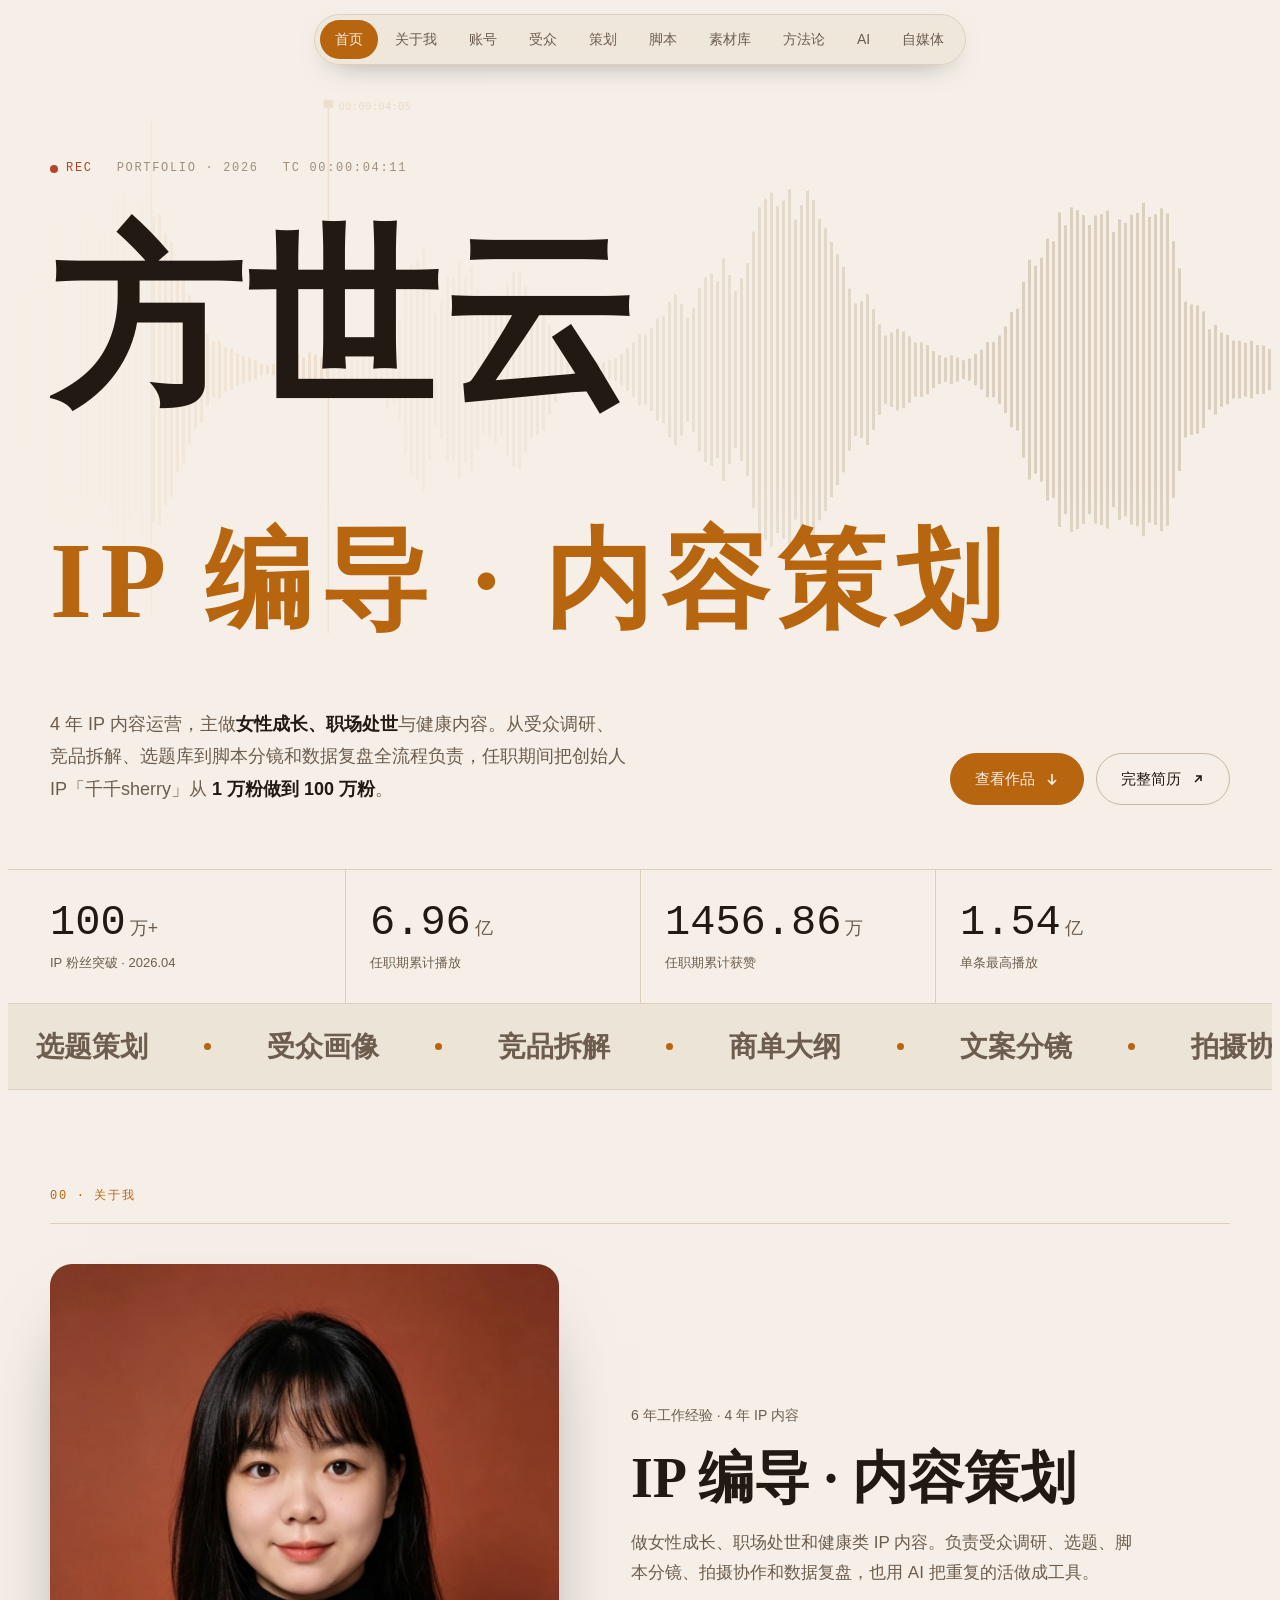
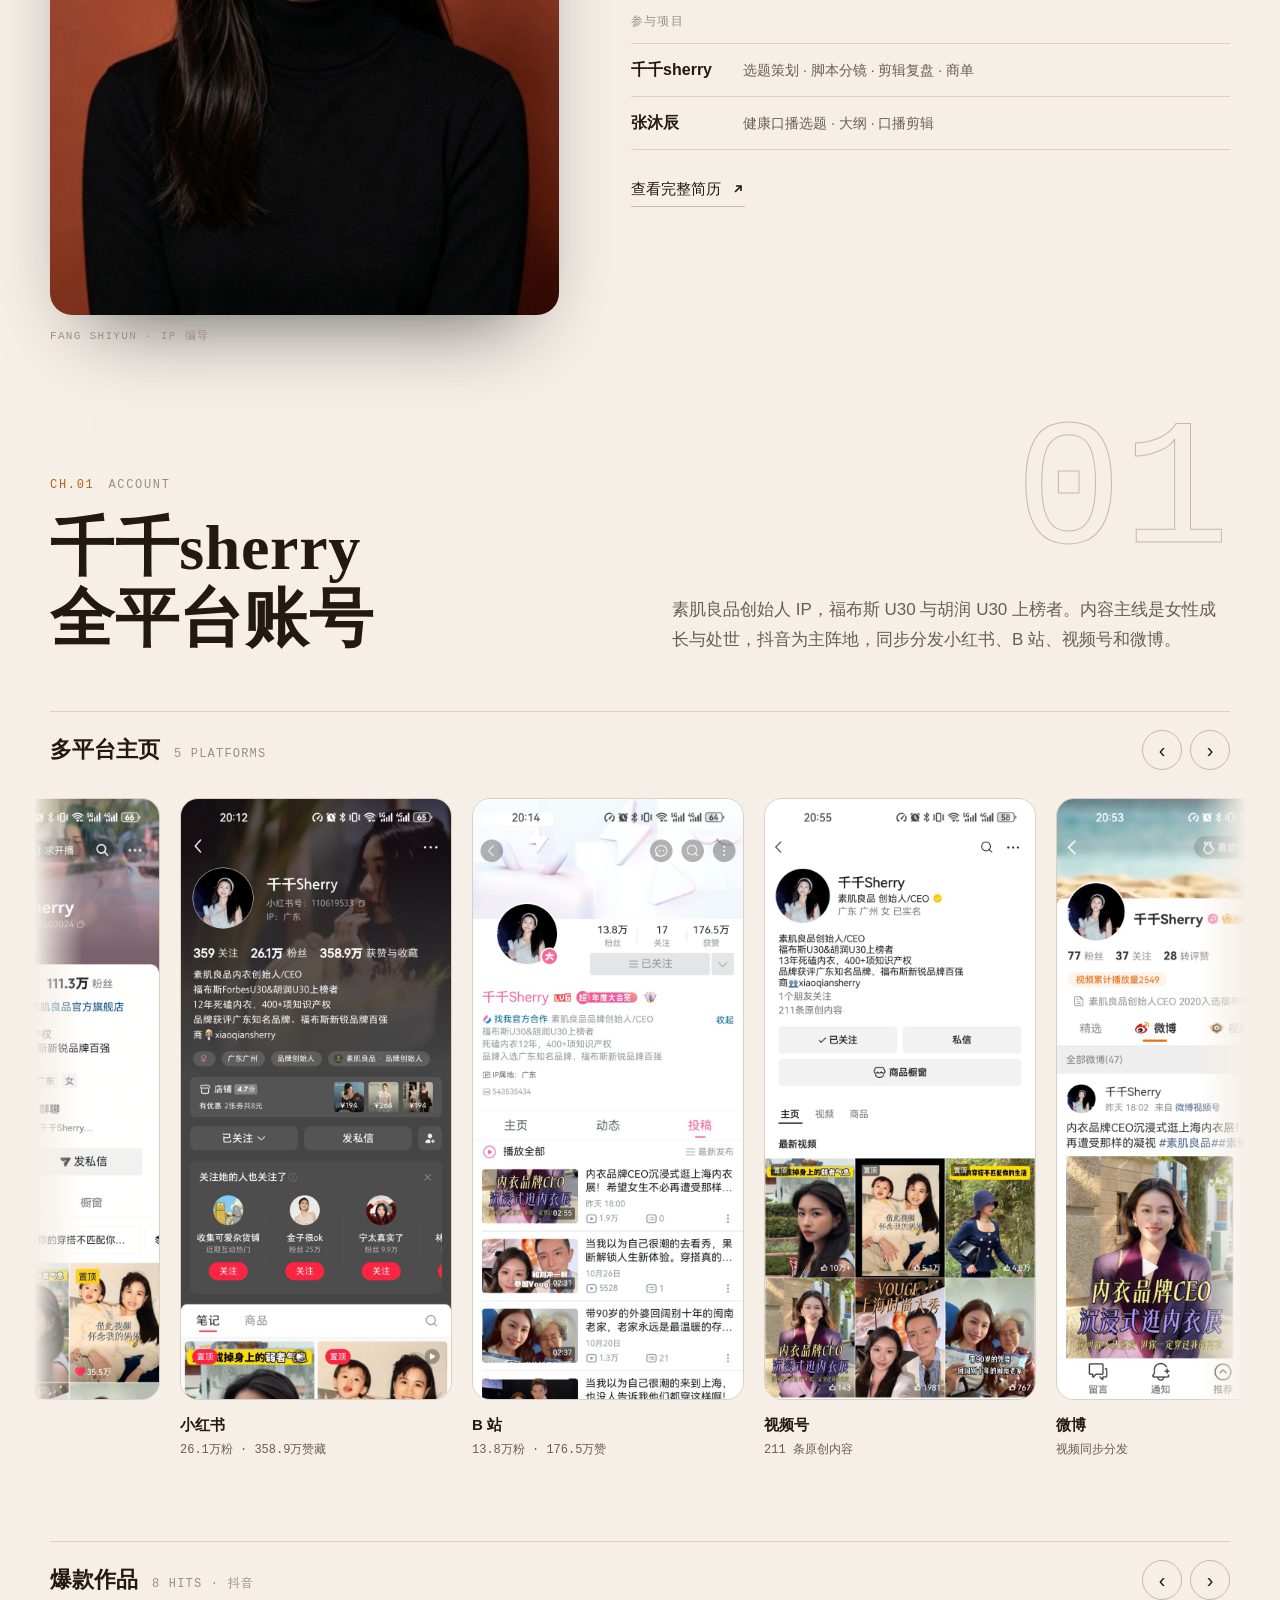
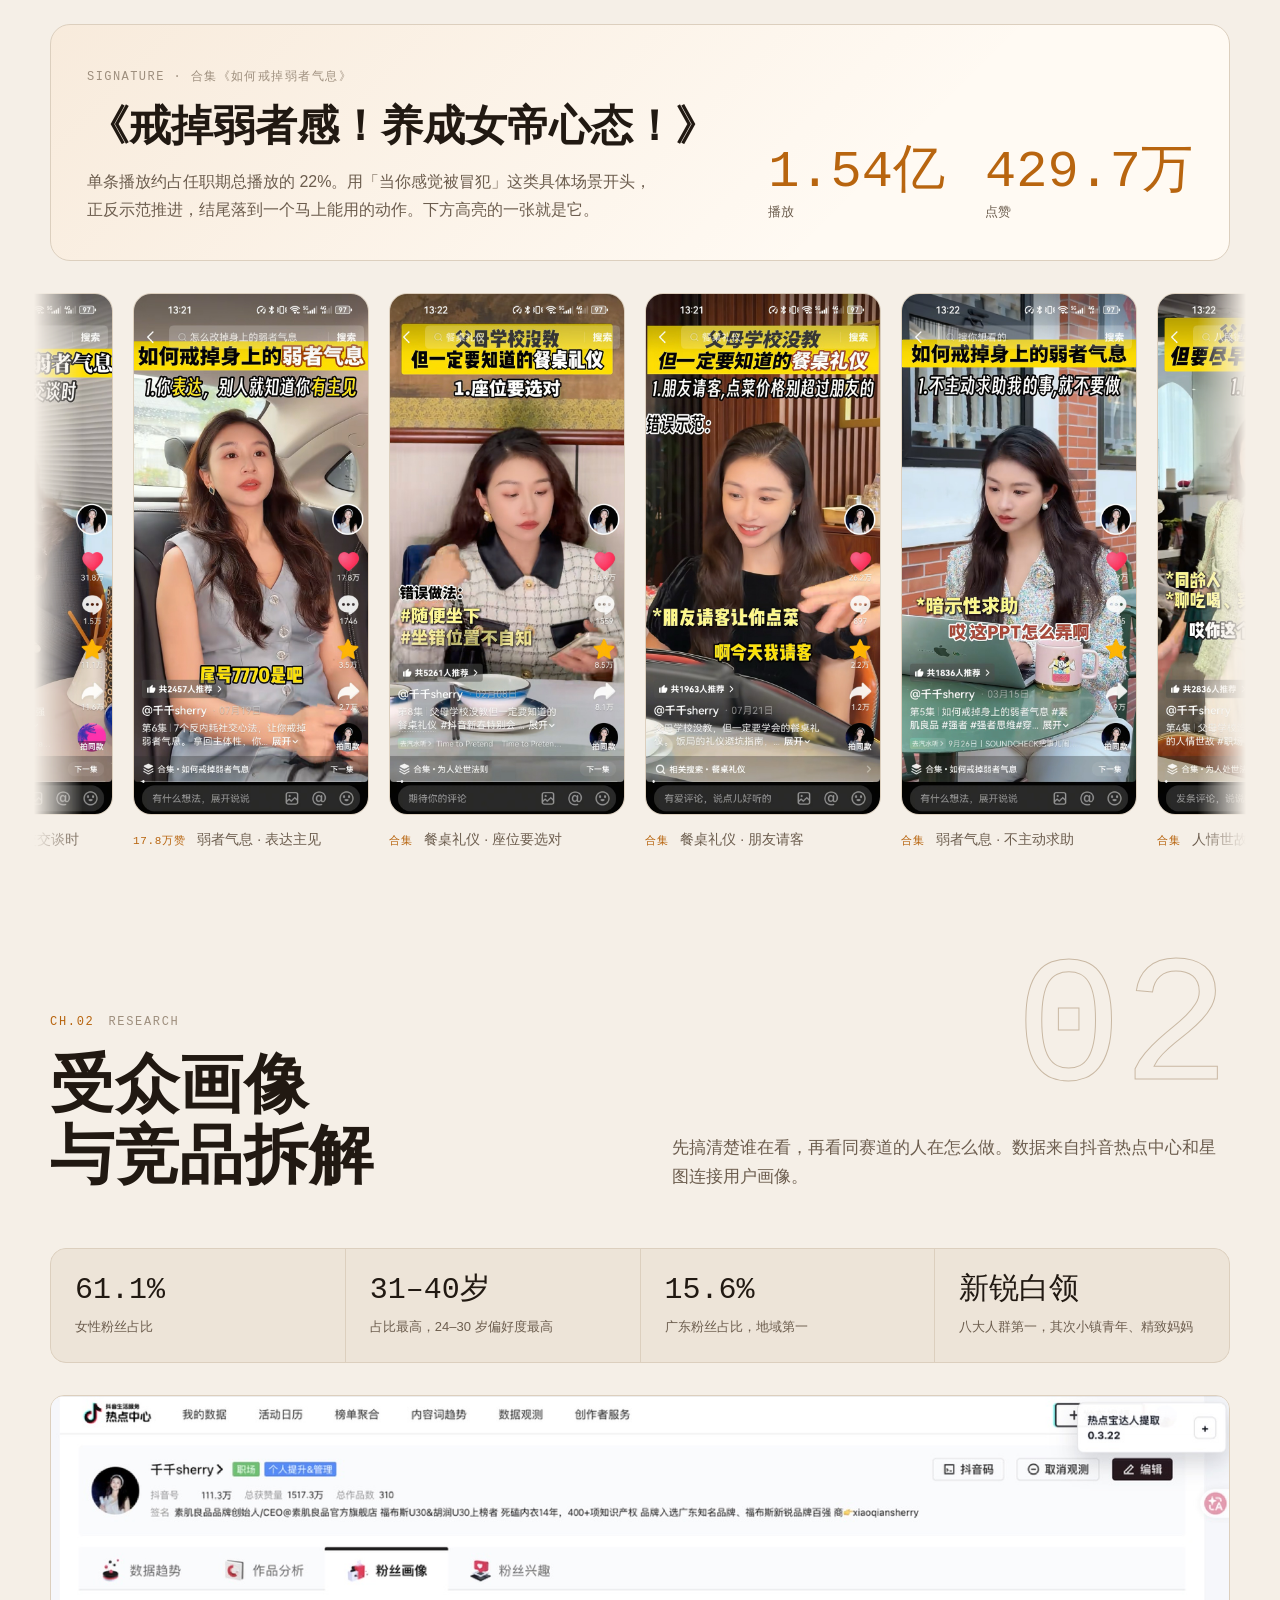
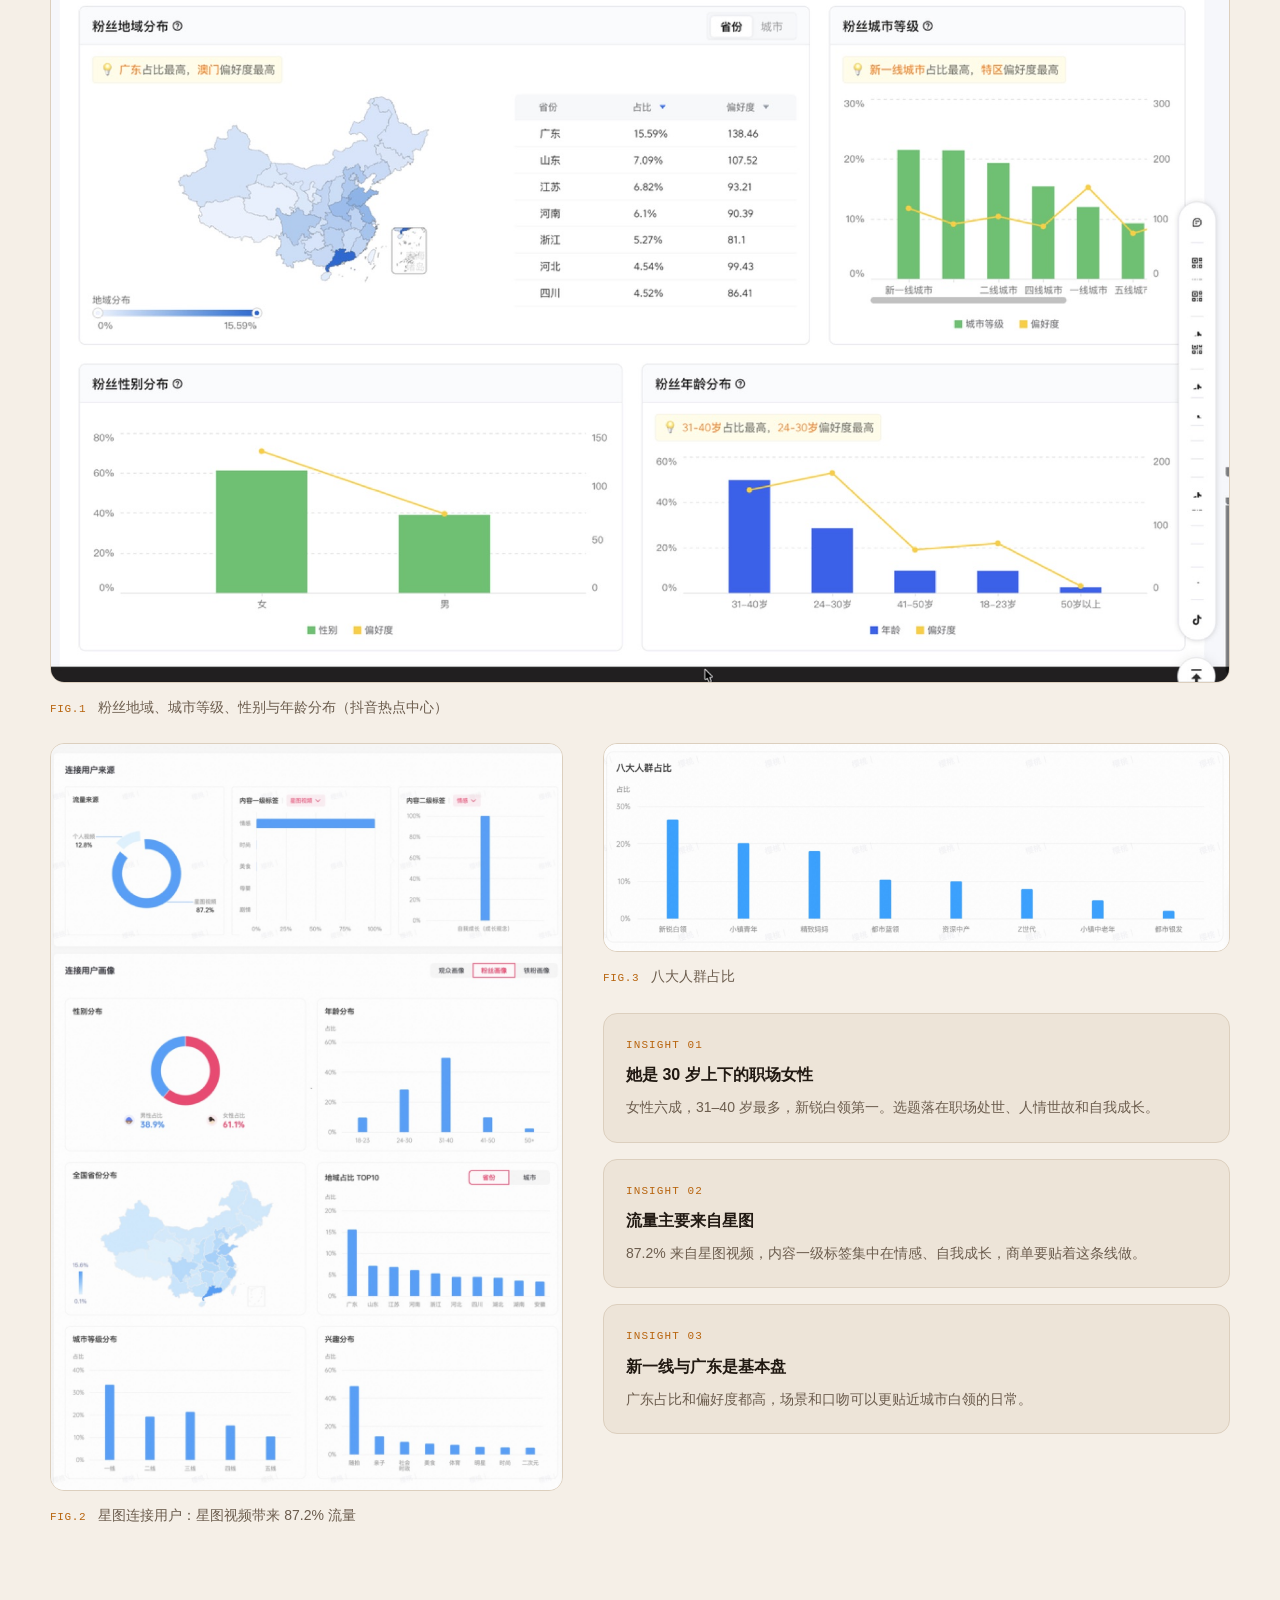
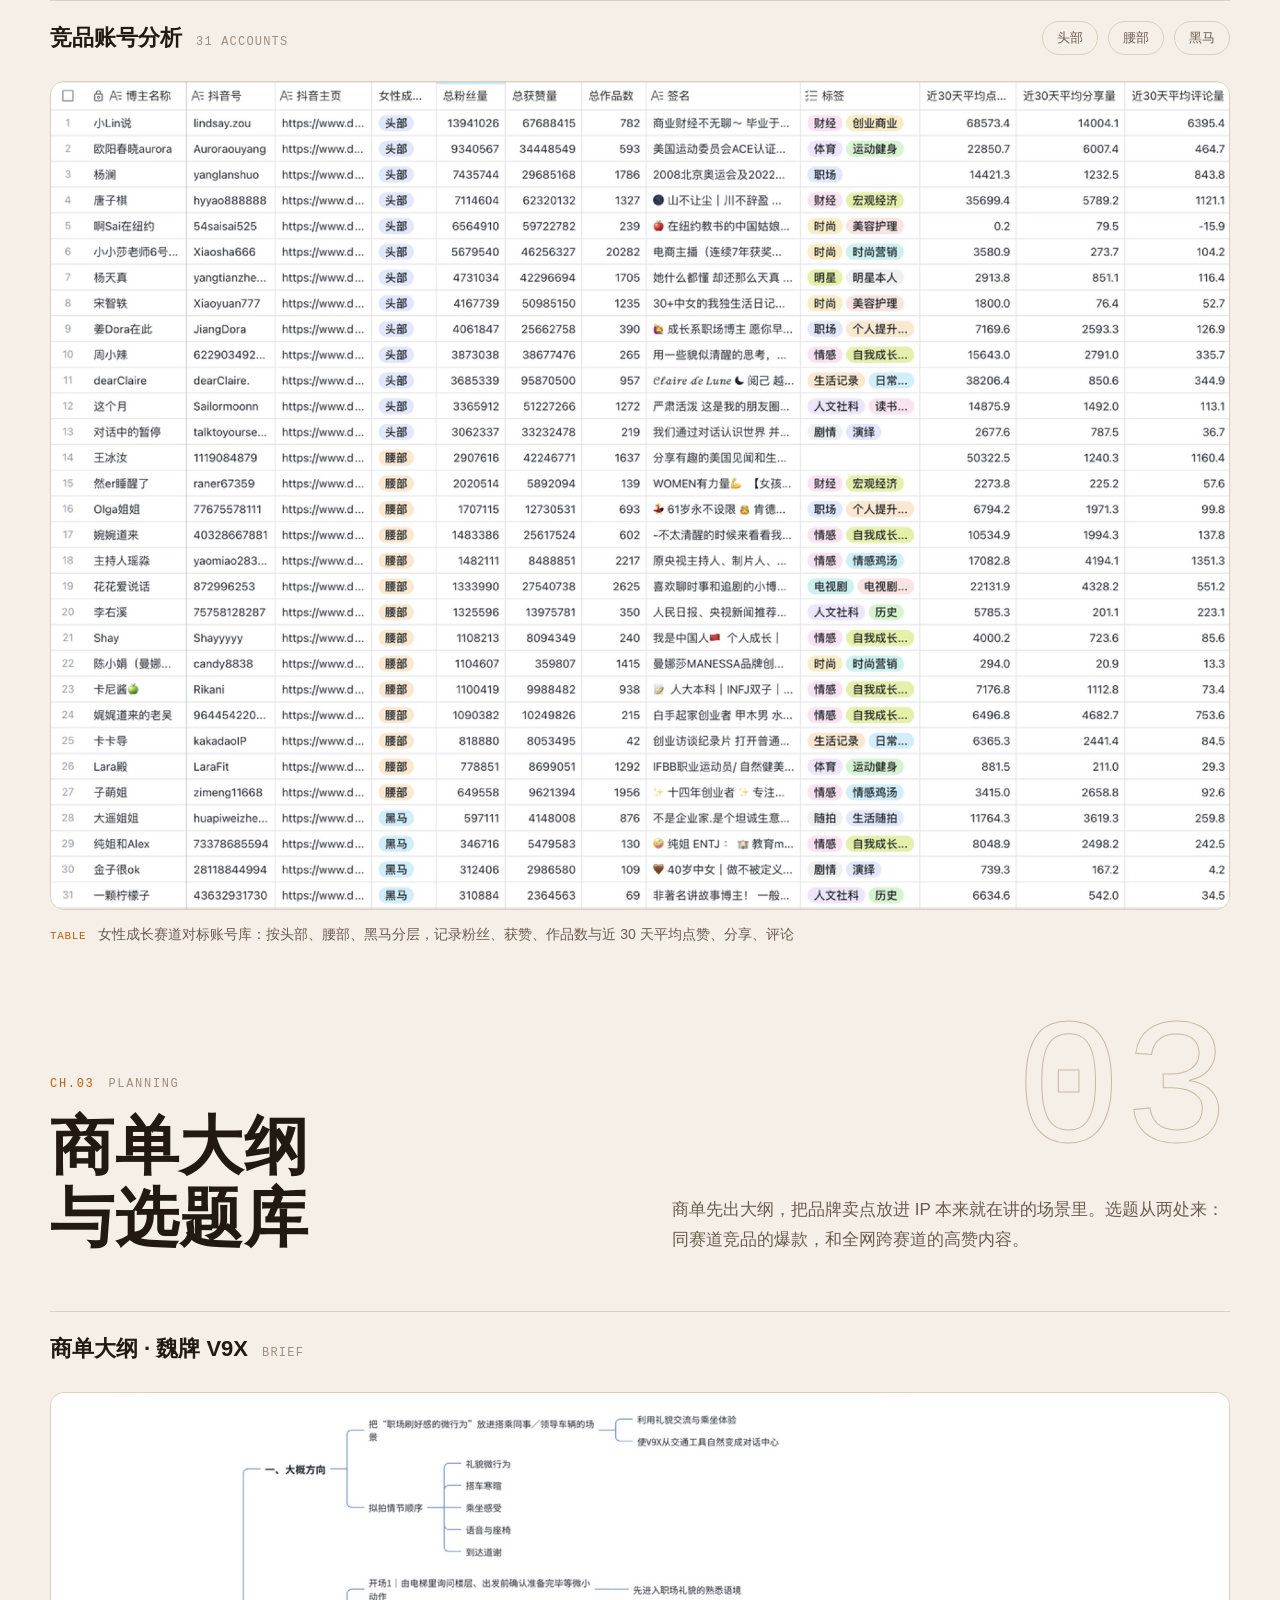
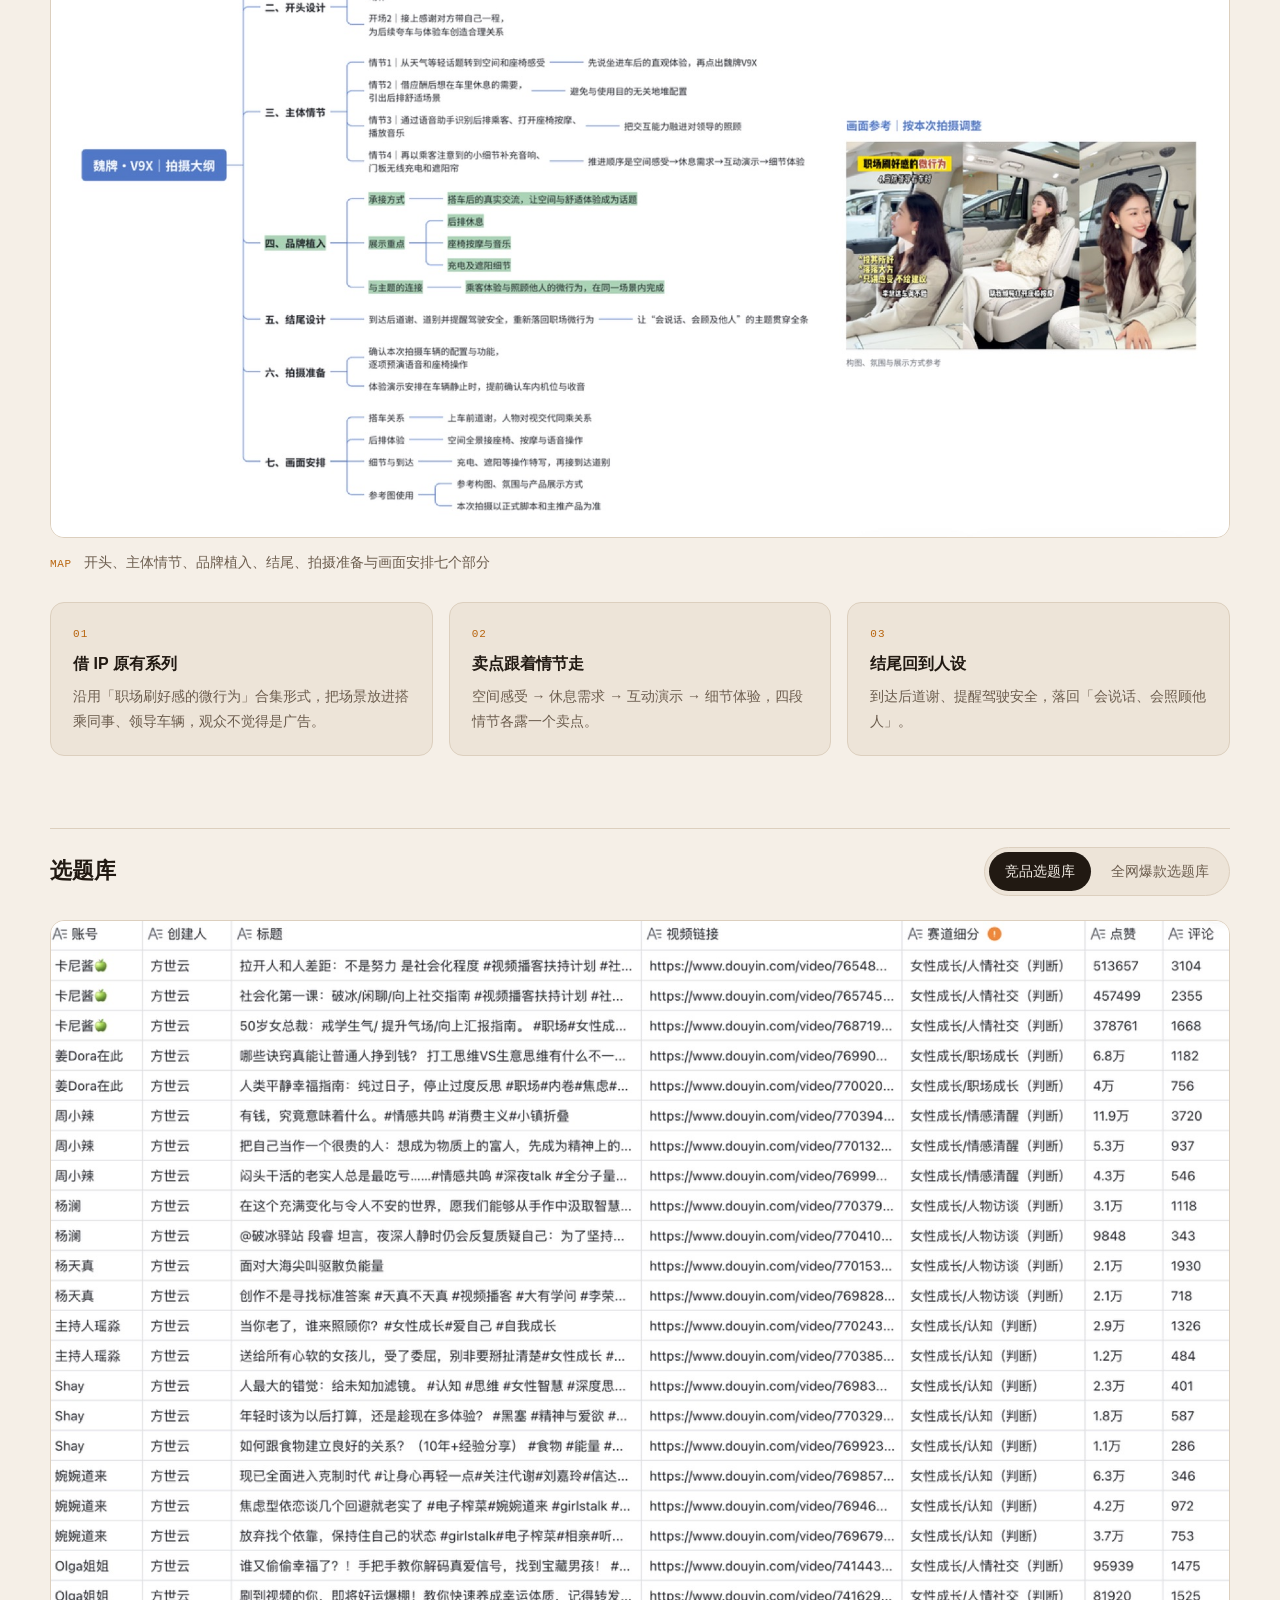
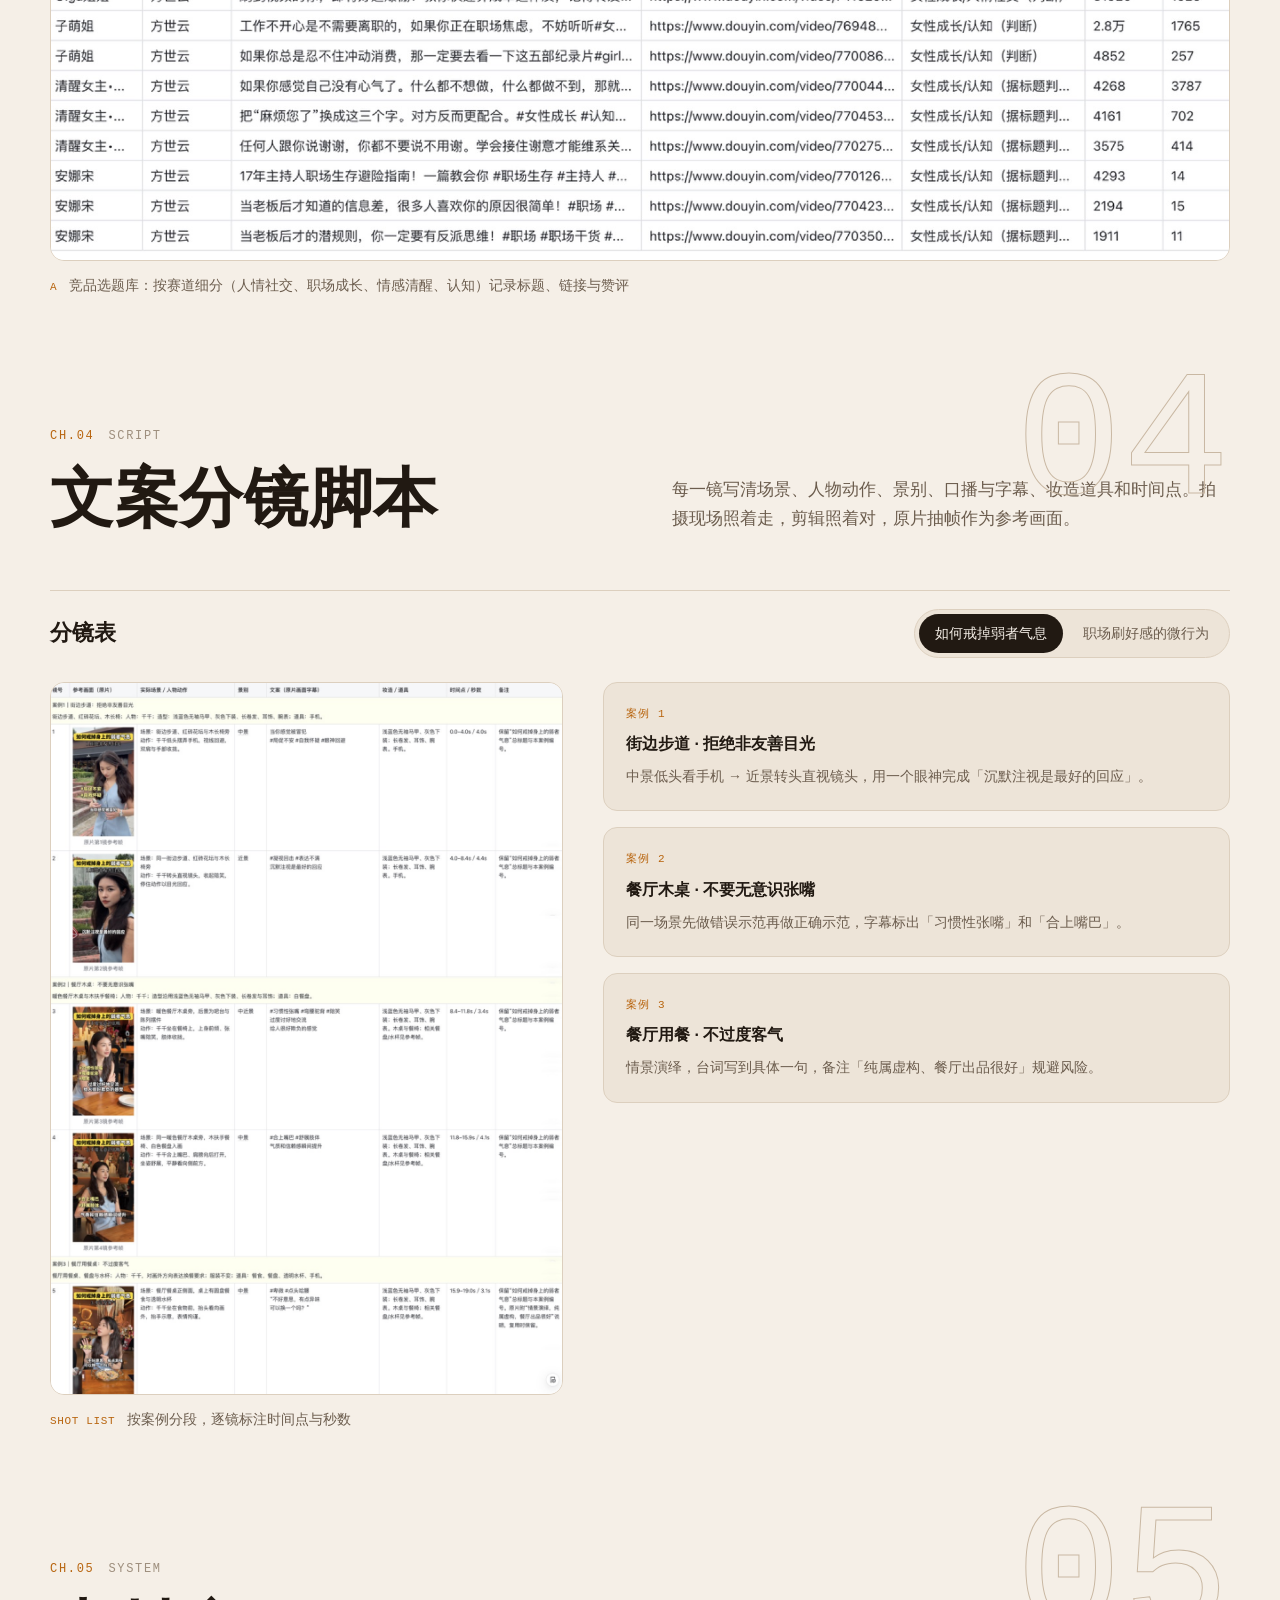
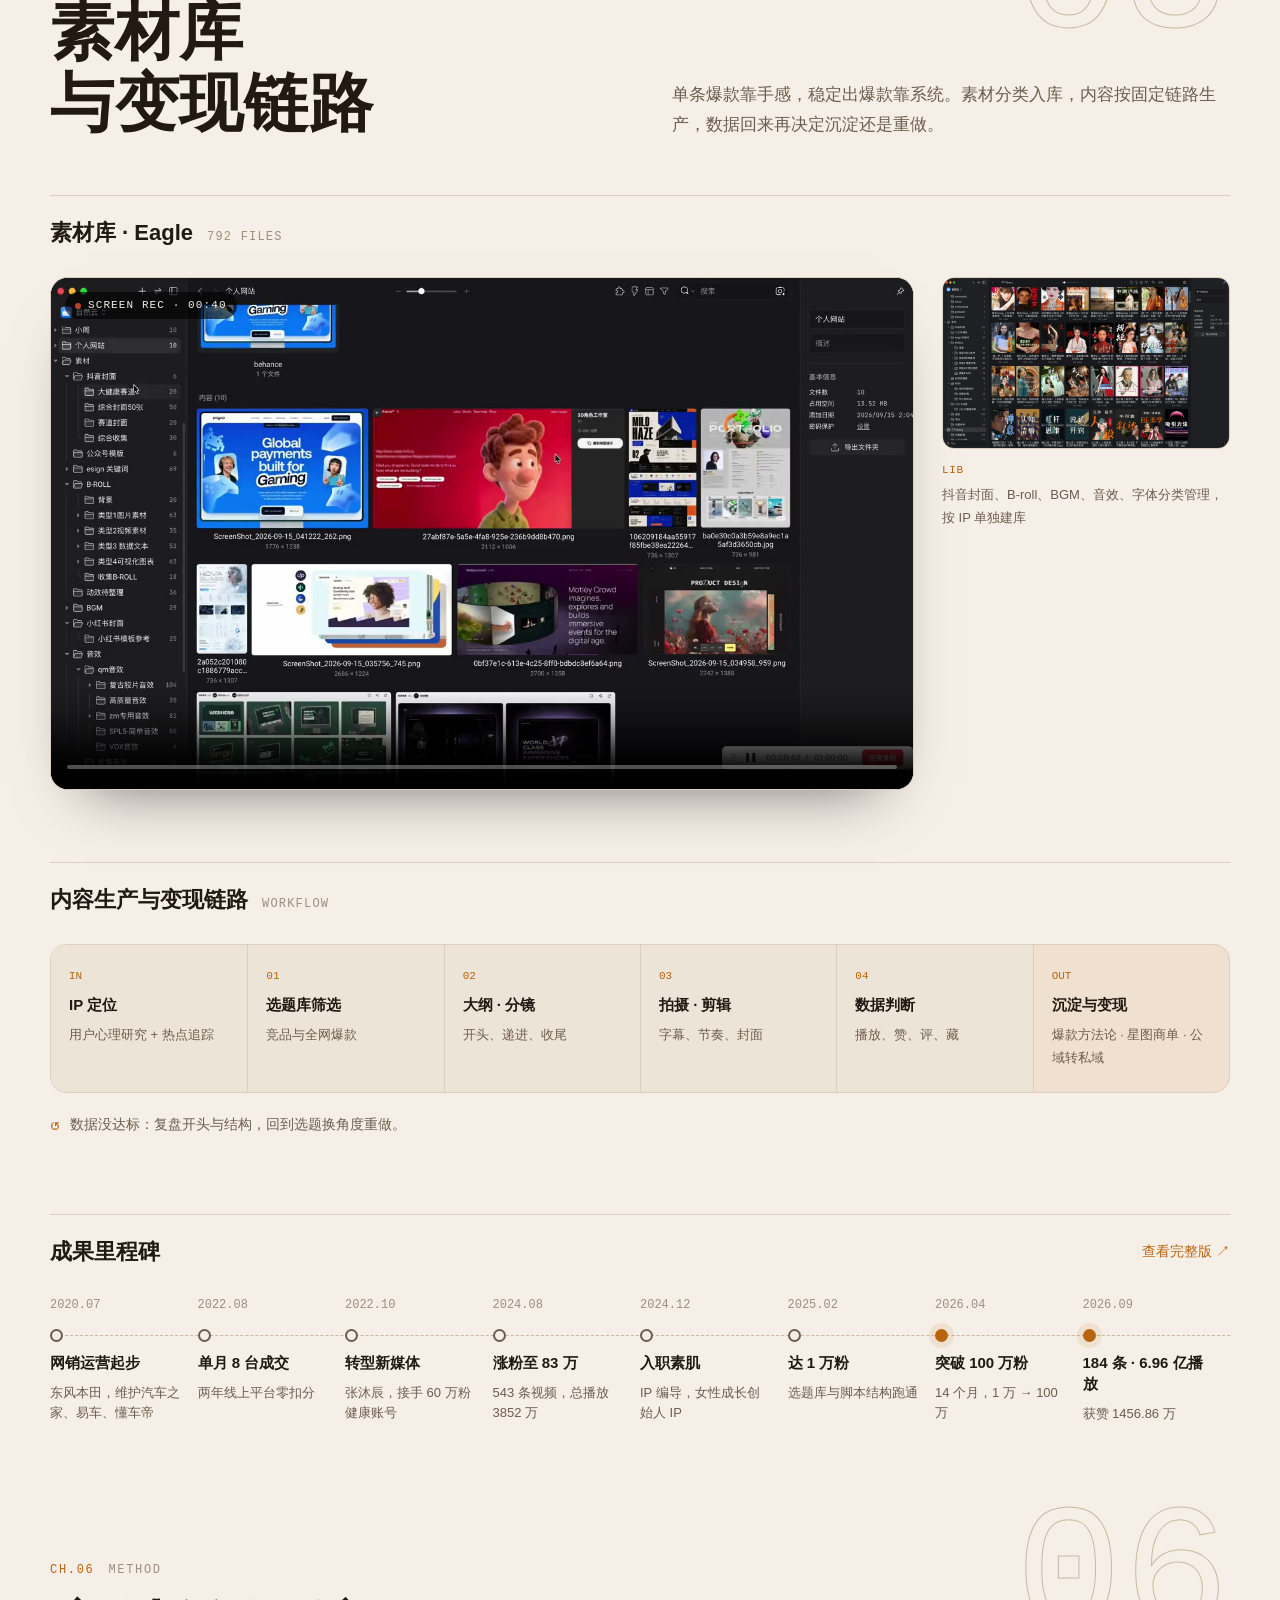
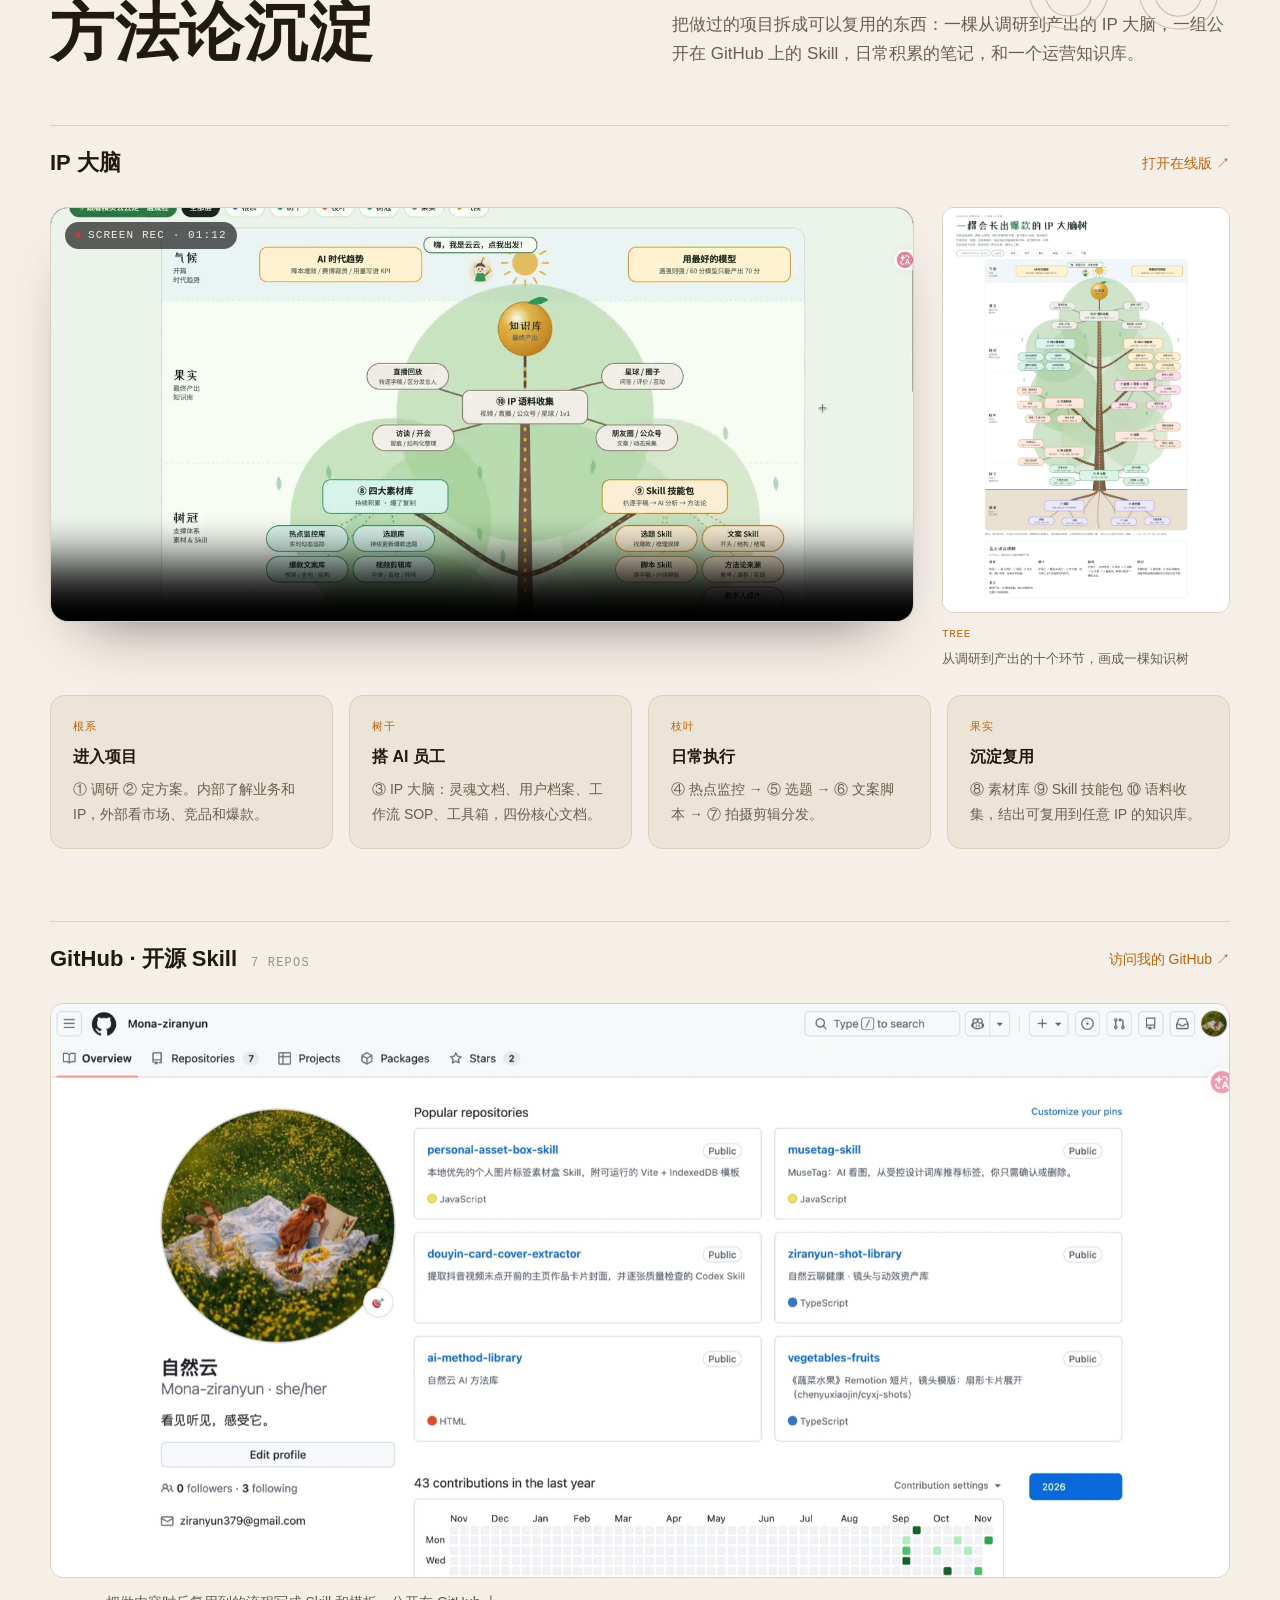
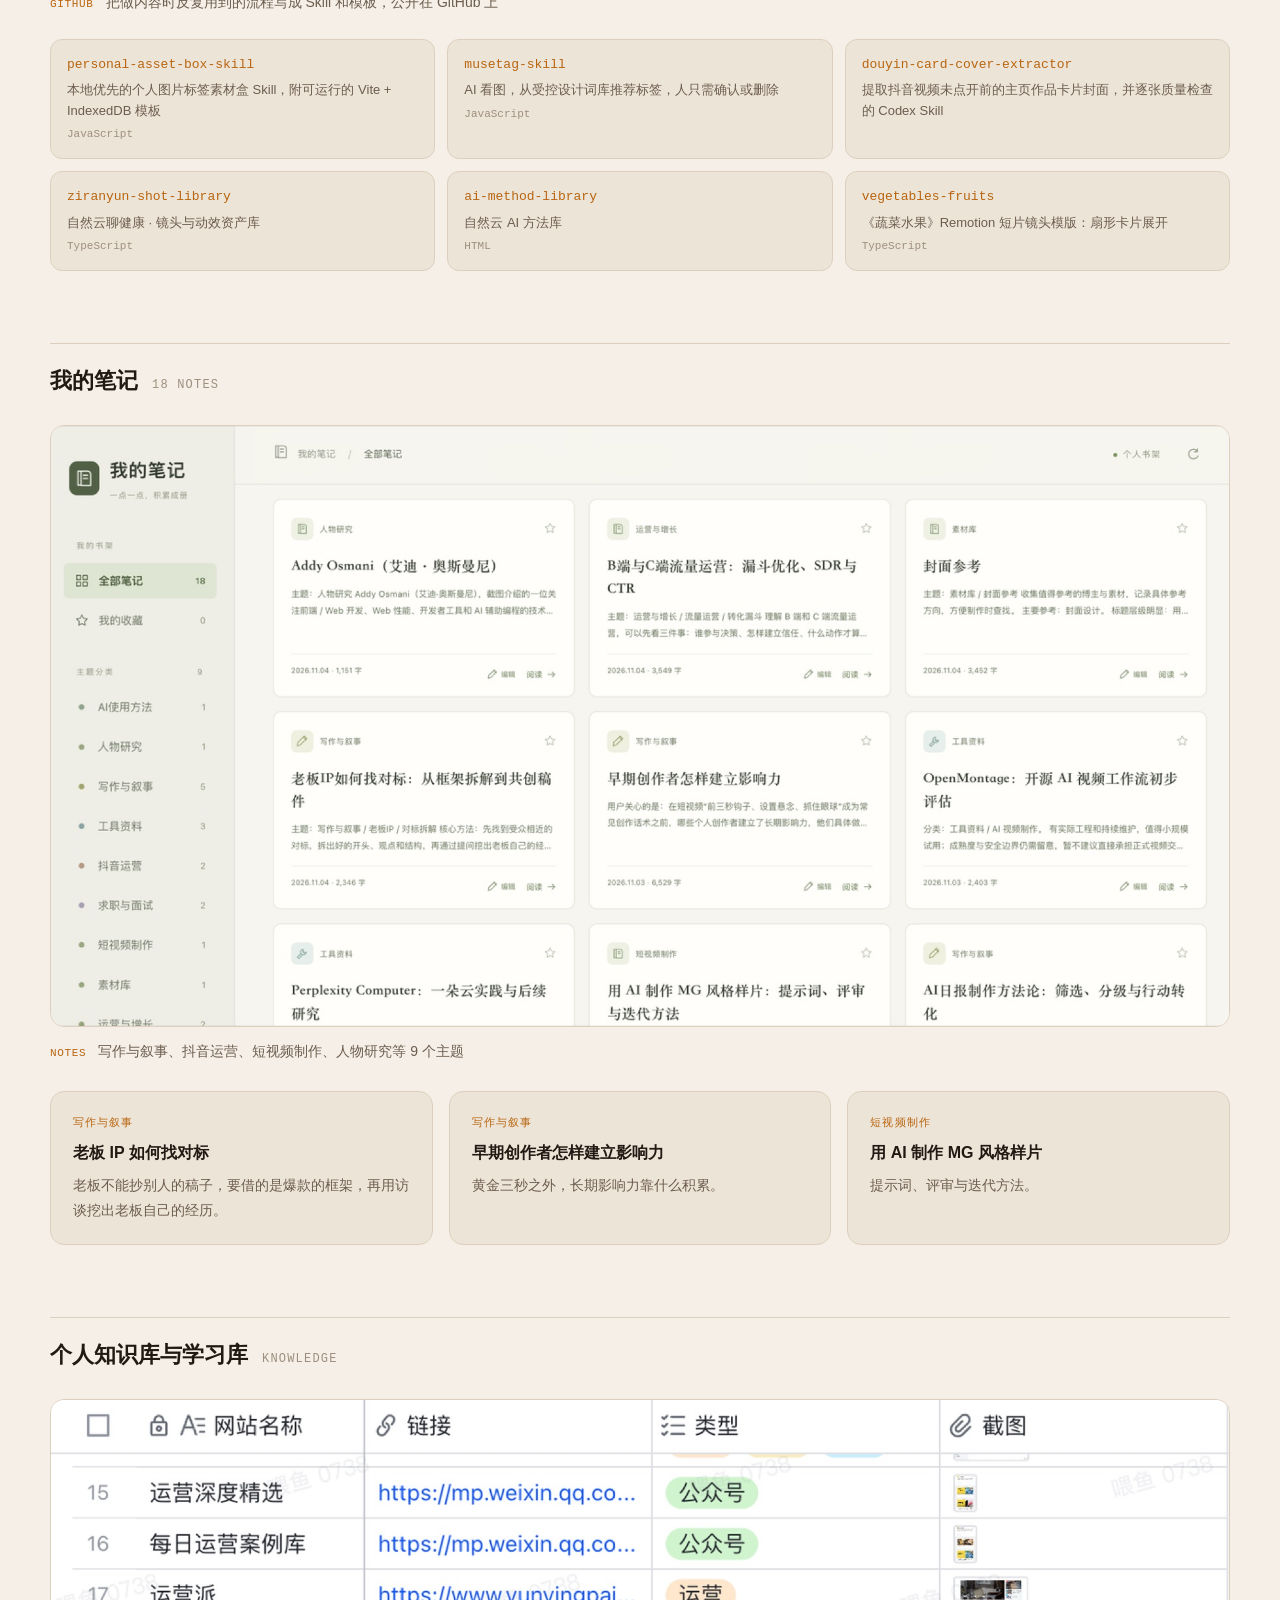
==== commit 056e07d4: "自媒体改为六宫格：左自然云、右 Joey，补 Joey 小红书和公众号 Co-Authored-By: Claude Opus 5.5 <noreply@anthropic.com>" ====
--- a/index.html
+++ b/index.html
@@ -795,16 +795,20 @@
         <div><div class="ch-tag">CH.08<span>My Media</span></div><h2>我的自媒体</h2></div>
         <p>工作之外，我也在自己做账号：健康内容同步到抖音、小红书和公众号，另有一个 AI 科普账号。从选题、封面到发布都是自己完成。</p>
       </div>
-      <div class="sub first"><h3>账号主页 <span class="mono">4 ACCOUNTS</span></h3></div>
+      <div class="sub first"><h3>账号主页 <span class="mono">6 ACCOUNTS</span></h3></div>
       <div class="media-grid rv">
         <figure class="shot"><a class="cover" href="https://www.douyin.com/user/MS4wLjABAAAA1v87IPdzbRIw7onBphWKt-j-P77iHx7Jatvw2VV_qwCvq0gzuK1dTDXDHfwVBwqi" target="_blank" rel="noopener"><img src="assets/web/media-1.jpg" alt="抖音账号 自然云聊健康 主页" loading="lazy" width="1800" height="996"></a>
           <figcaption><span class="pf-meta"><b>抖音 · 自然云聊健康</b><span>27 条作品 · 健康科普</span></span></figcaption></figure>
+        <figure class="shot"><a class="cover" href="https://www.douyin.com/user/MS4wLjABAAAAHoxGCXYB1H1GmqNjvk8Ywlf6AdlrdGXCXRW0gqUunMs" target="_blank" rel="noopener"><img src="assets/web/media-2.jpg" alt="抖音账号 Joey说AI 主页" loading="lazy" width="1800" height="996"></a>
+          <figcaption><span class="pf-meta"><b>抖音 · Joey说AI</b><span>6 条作品 · AI 科普</span></span></figcaption></figure>
         <figure class="shot"><a class="cover" href="https://www.xiaohongshu.com/user/profile/66219ebe000000000b030991" target="_blank" rel="noopener"><img src="assets/web/media-3.jpg" alt="小红书账号 自然云说 主页" loading="lazy" width="1800" height="904"></a>
           <figcaption><span class="pf-meta"><b>小红书 · 自然云说</b><span>健康图文笔记</span></span></figcaption></figure>
+        <figure class="shot"><a class="cover" href="https://www.xiaohongshu.com/user/profile/65824fbc000000001902cffc" target="_blank" rel="noopener"><img src="assets/web/media-6.jpg" alt="小红书账号 Joey说AI 主页" loading="lazy" width="1800" height="913"></a>
+          <figcaption><span class="pf-meta"><b>小红书 · Joey说AI</b><span>AI 科普图文</span></span></figcaption></figure>
         <figure class="shot"><a class="cover" href="https://mp.weixin.qq.com/s/miRBlrnaz7nqQ7ojOJAa2Q" target="_blank" rel="noopener"><img src="assets/web/media-4.jpg" alt="公众号 自然云说 后台" loading="lazy" width="1800" height="926"></a>
           <figcaption><span class="pf-meta"><b>公众号 · 自然云说</b><span>33 篇原创</span></span></figcaption></figure>
-        <figure class="shot"><a class="cover" href="https://www.douyin.com/user/MS4wLjABAAAAHoxGCXYB1H1GmqNjvk8Ywlf6AdlrdGXCXRW0gqUunMs" target="_blank" rel="noopener"><img src="assets/web/media-2.jpg" alt="抖音账号 Joey说AI 主页" loading="lazy" width="1800" height="996"></a>
-          <figcaption><span class="pf-meta"><b>抖音 · Joey说AI</b><span>6 条作品 · AI 科普</span><span class="more">同步更新：<a href="https://www.xiaohongshu.com/user/profile/65824fbc000000001902cffc" target="_blank" rel="noopener">小红书 ↗</a><a href="https://mp.weixin.qq.com/s/ScW28QlaGA72CmTsMCVC7A" target="_blank" rel="noopener">公众号 ↗</a></span></span></figcaption></figure>
+        <figure class="shot"><a class="cover" href="https://mp.weixin.qq.com/s/ScW28QlaGA72CmTsMCVC7A" target="_blank" rel="noopener"><img src="assets/web/media-5.jpg" alt="公众号 Joey说AI 发表记录" loading="lazy" width="1800" height="929"></a>
+          <figcaption><span class="pf-meta"><b>公众号 · Joey说AI</b><span>7 篇文章 · AI 科普</span></span></figcaption></figure>
       </div>
     </div>
   </section>
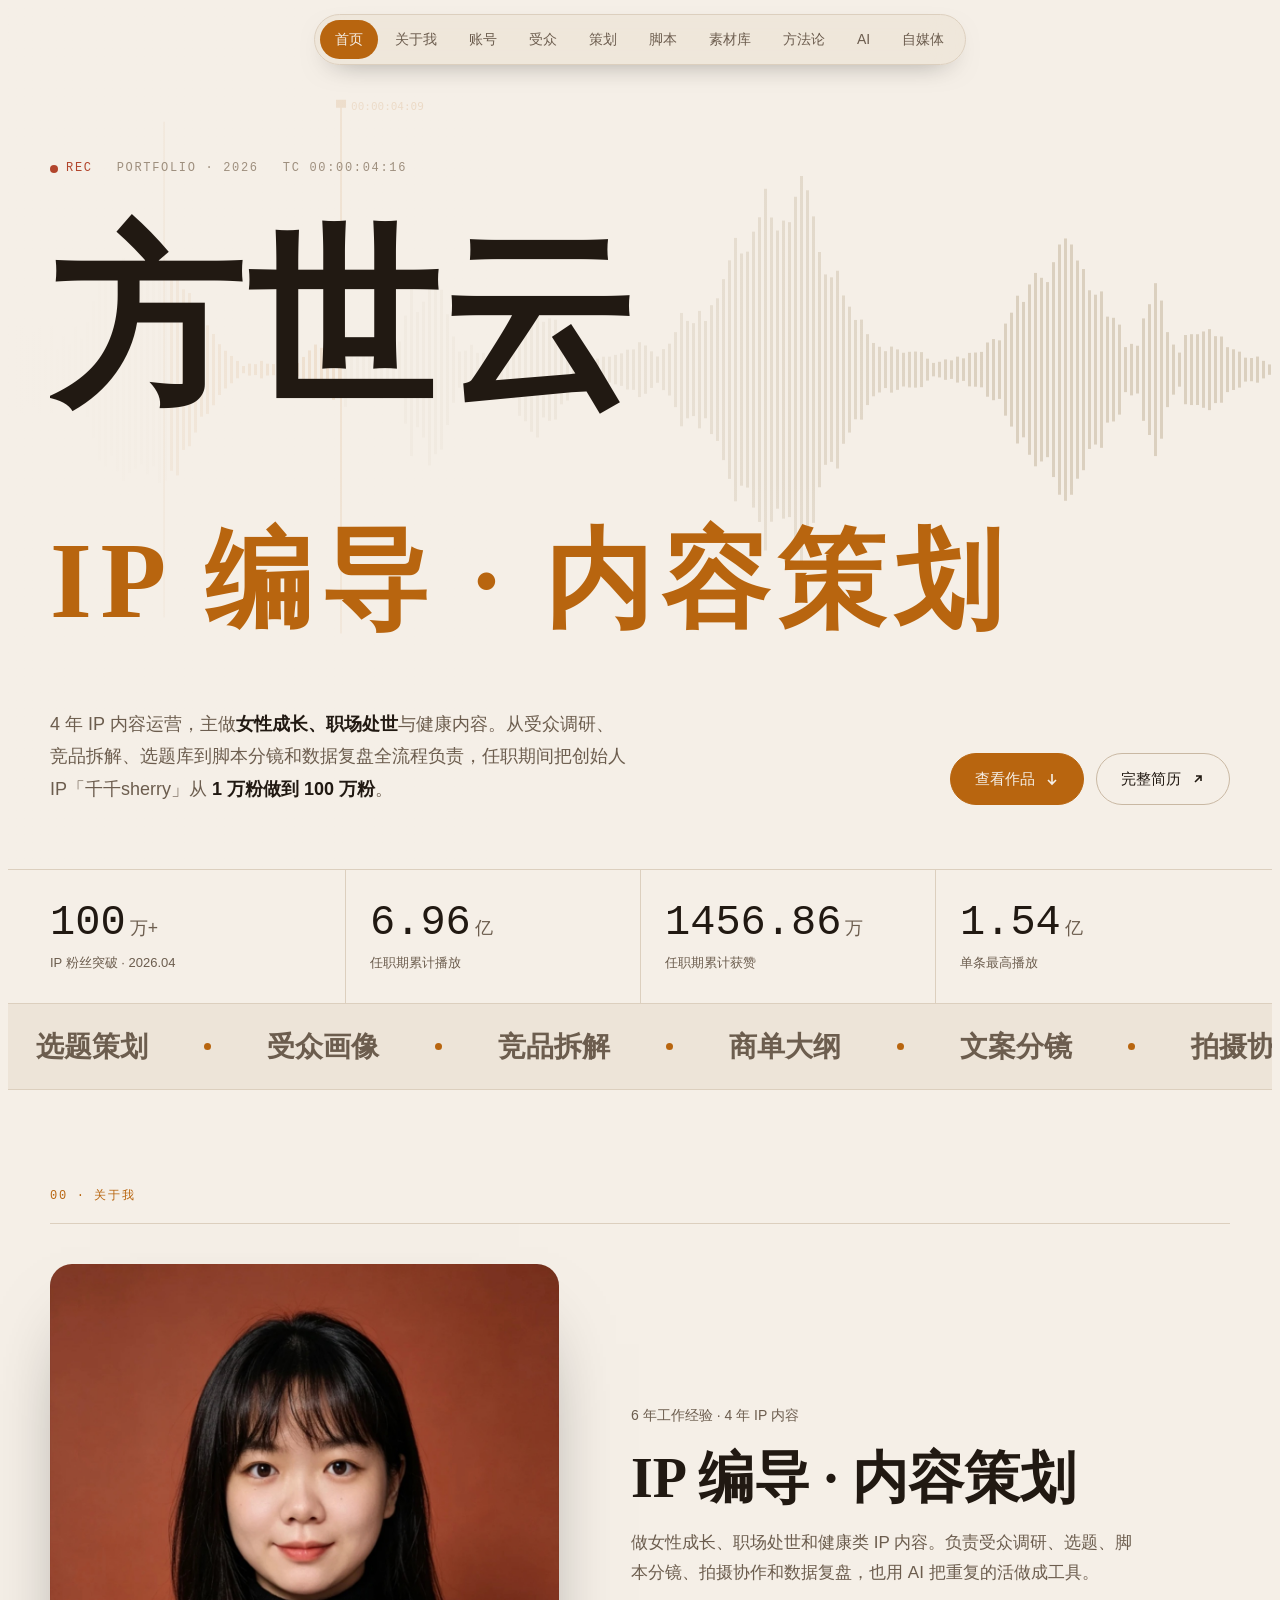
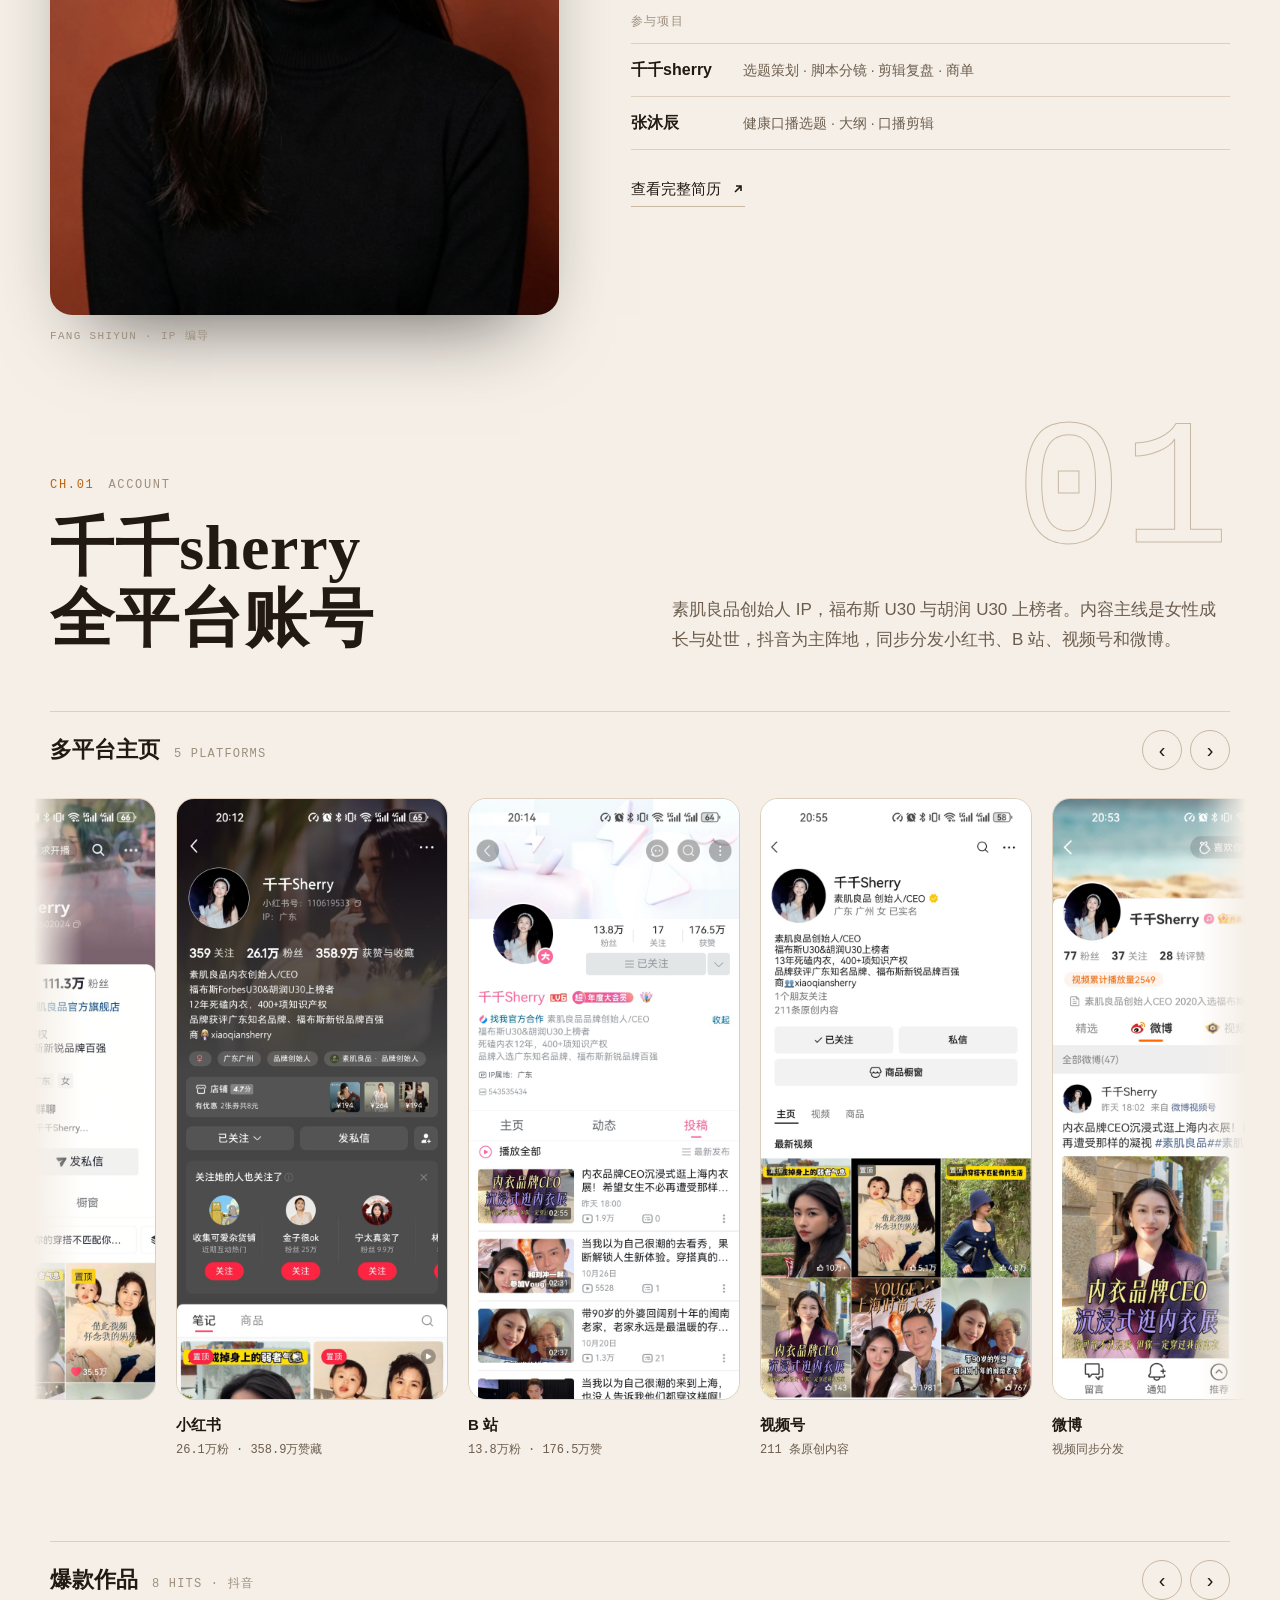
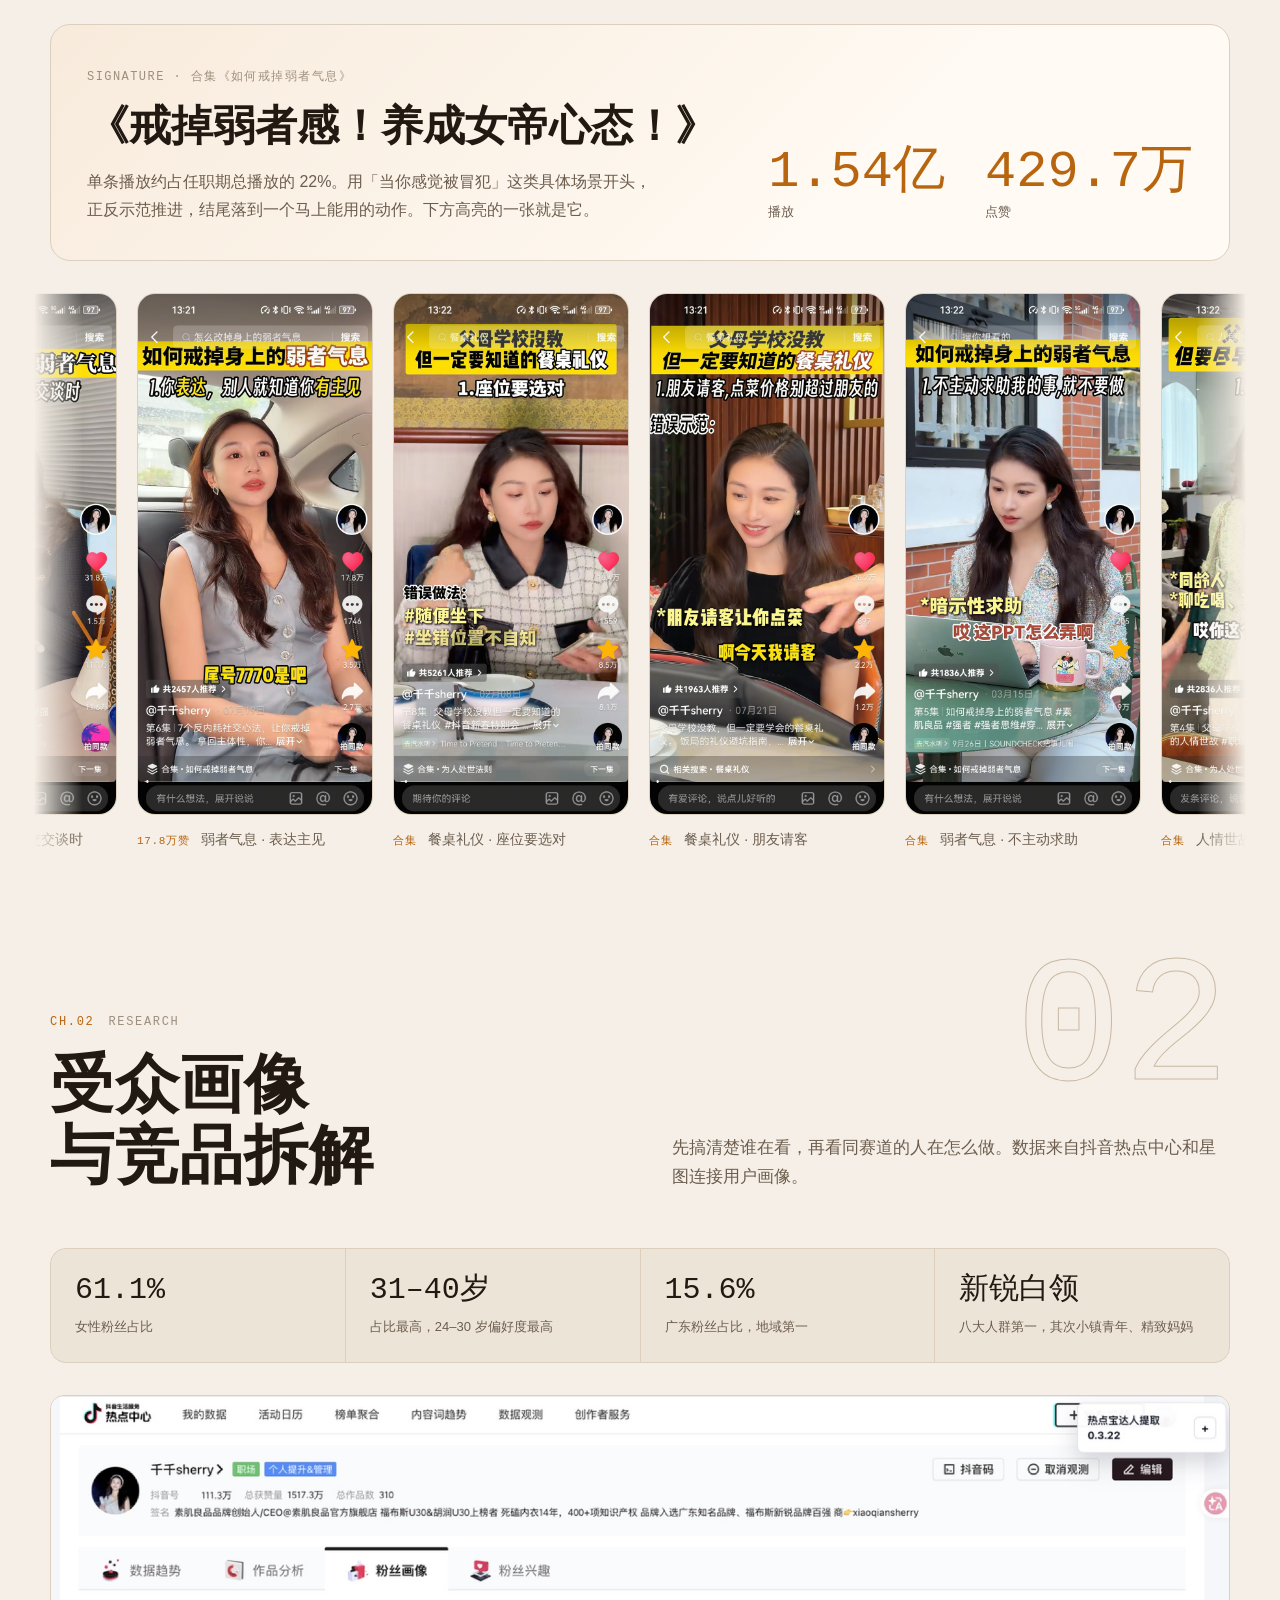
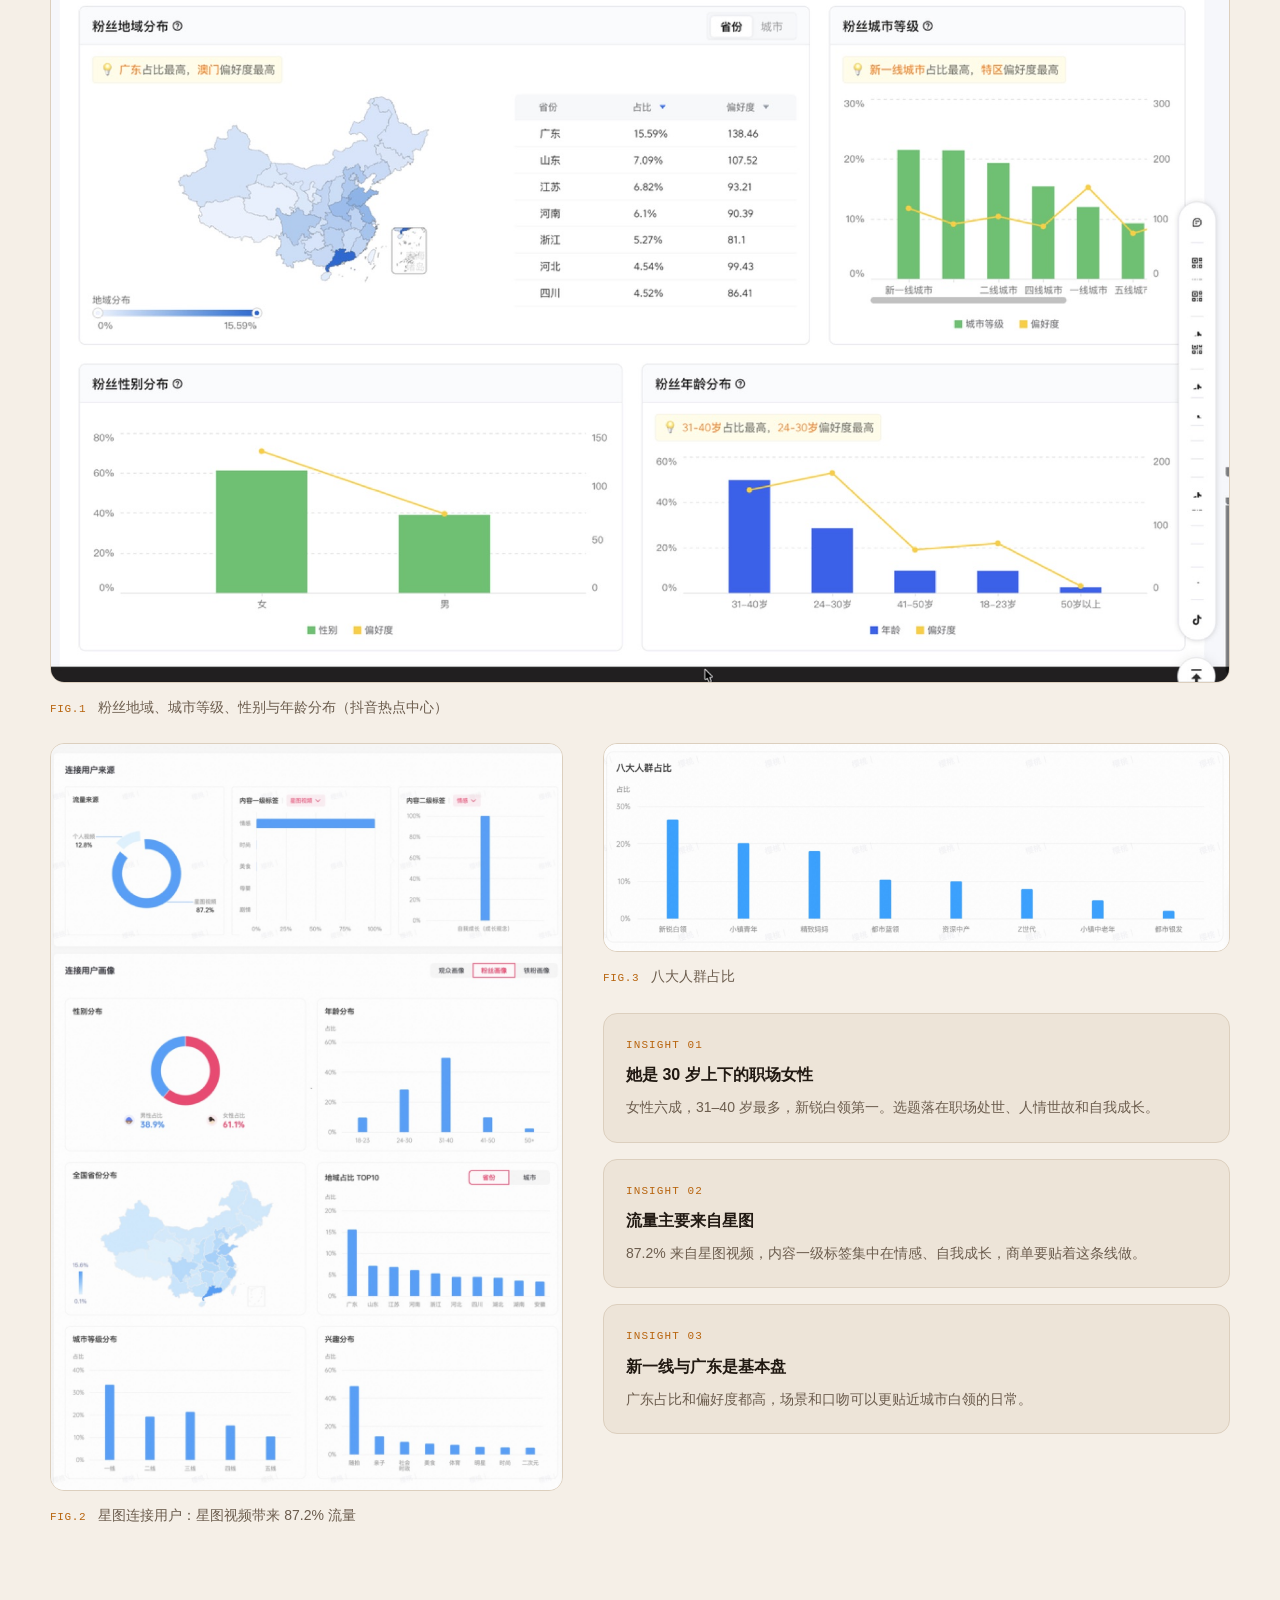
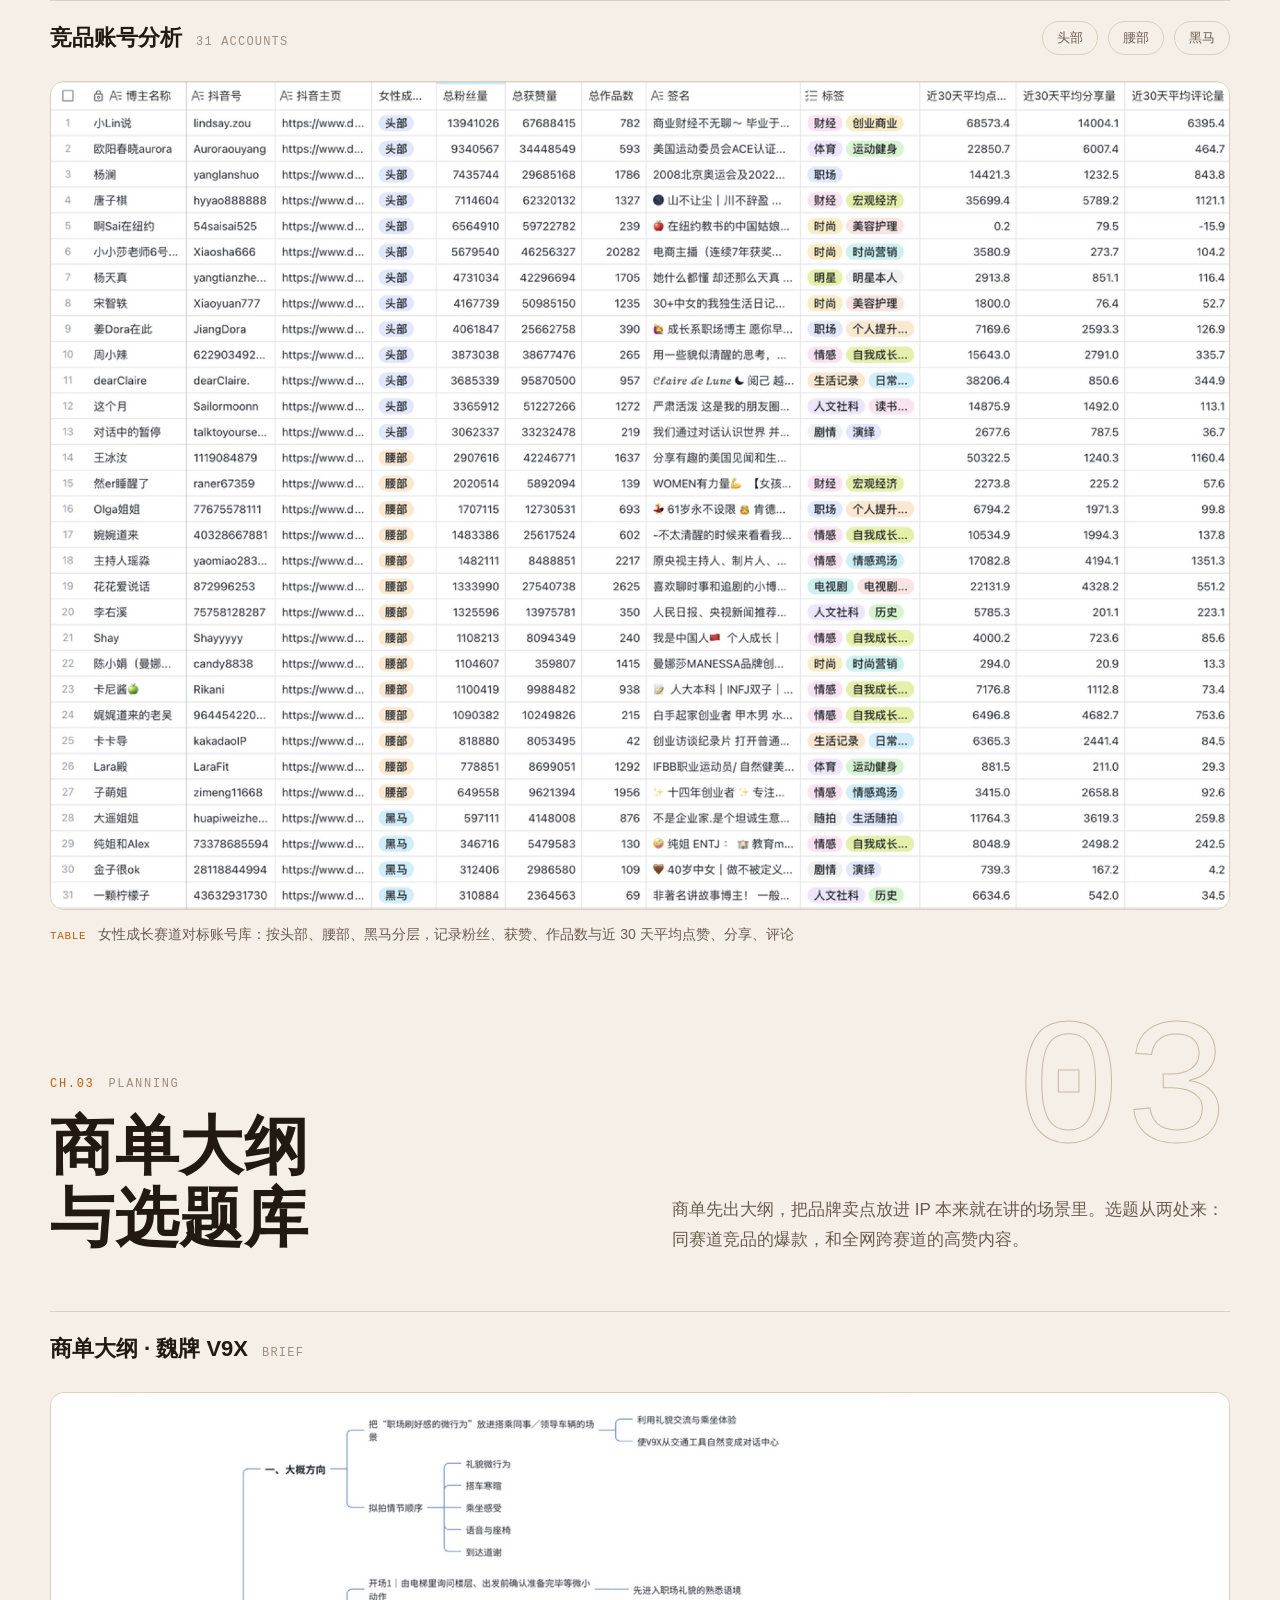
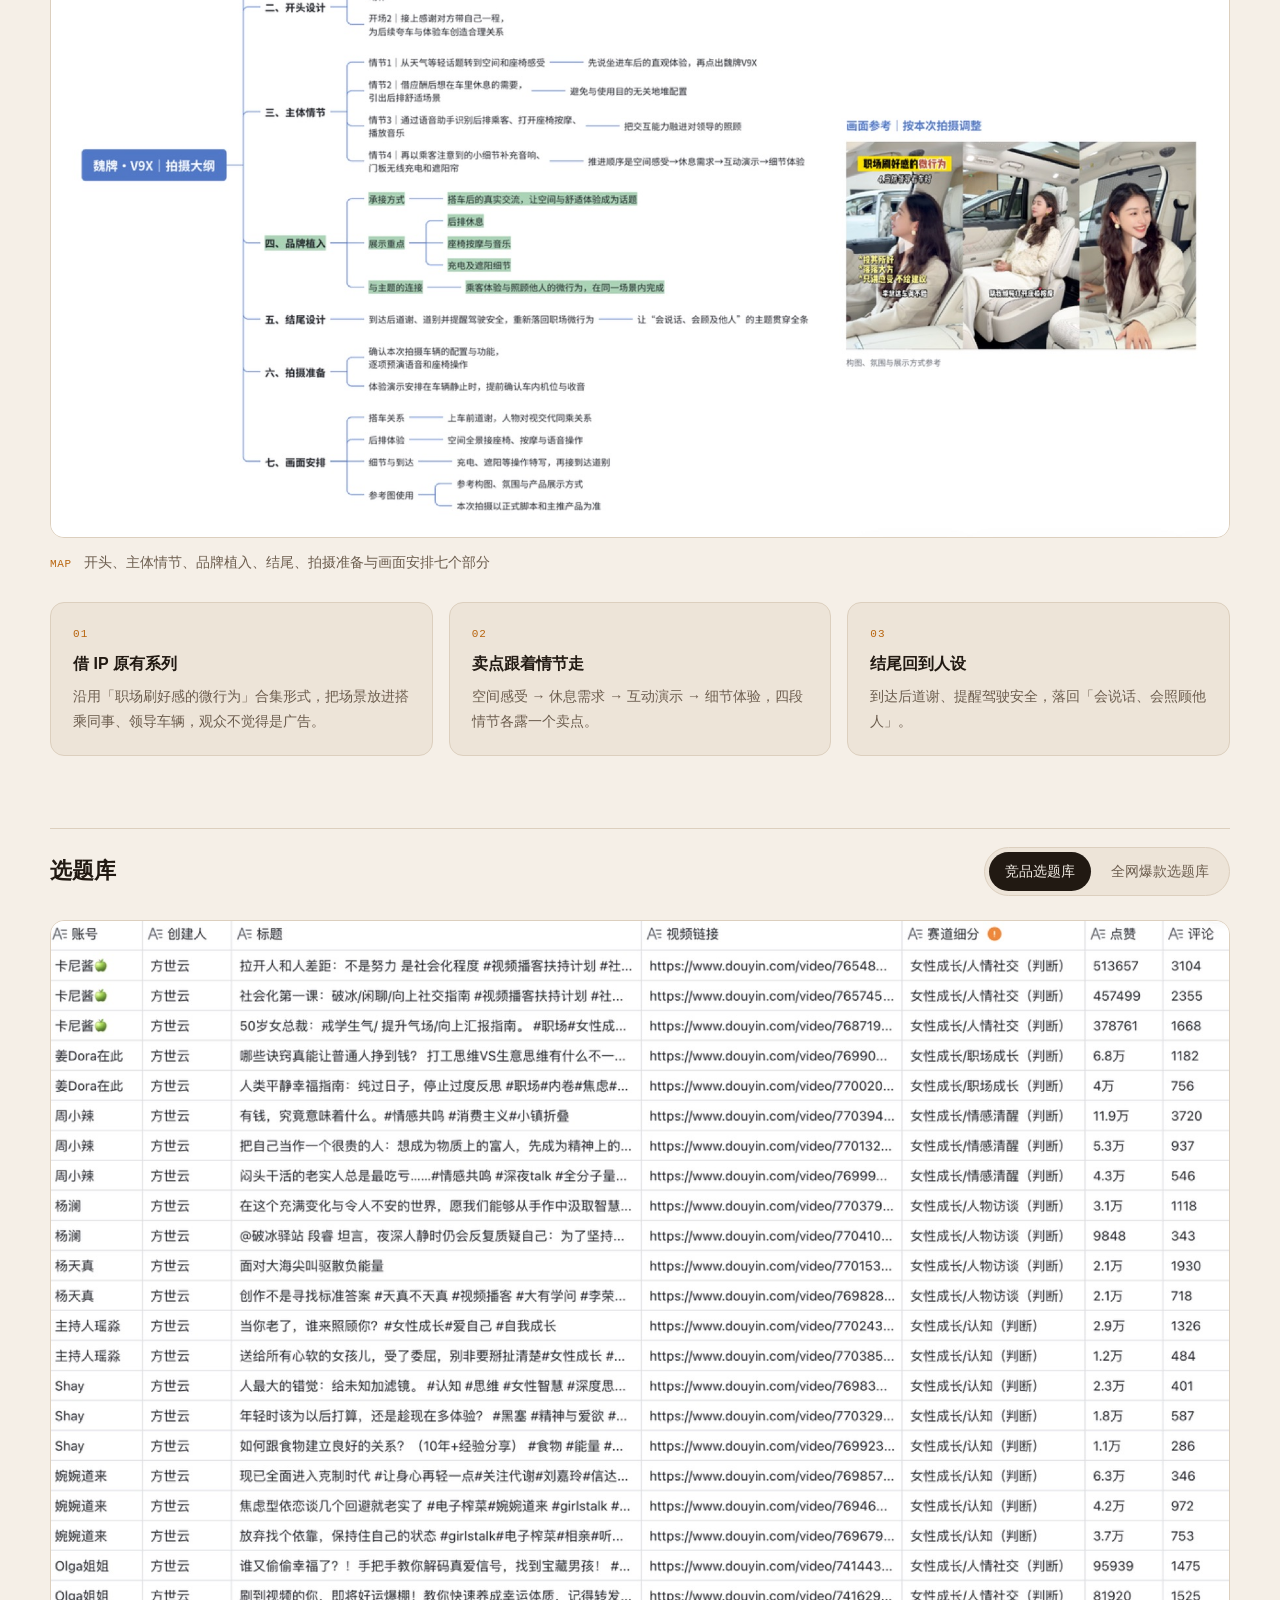
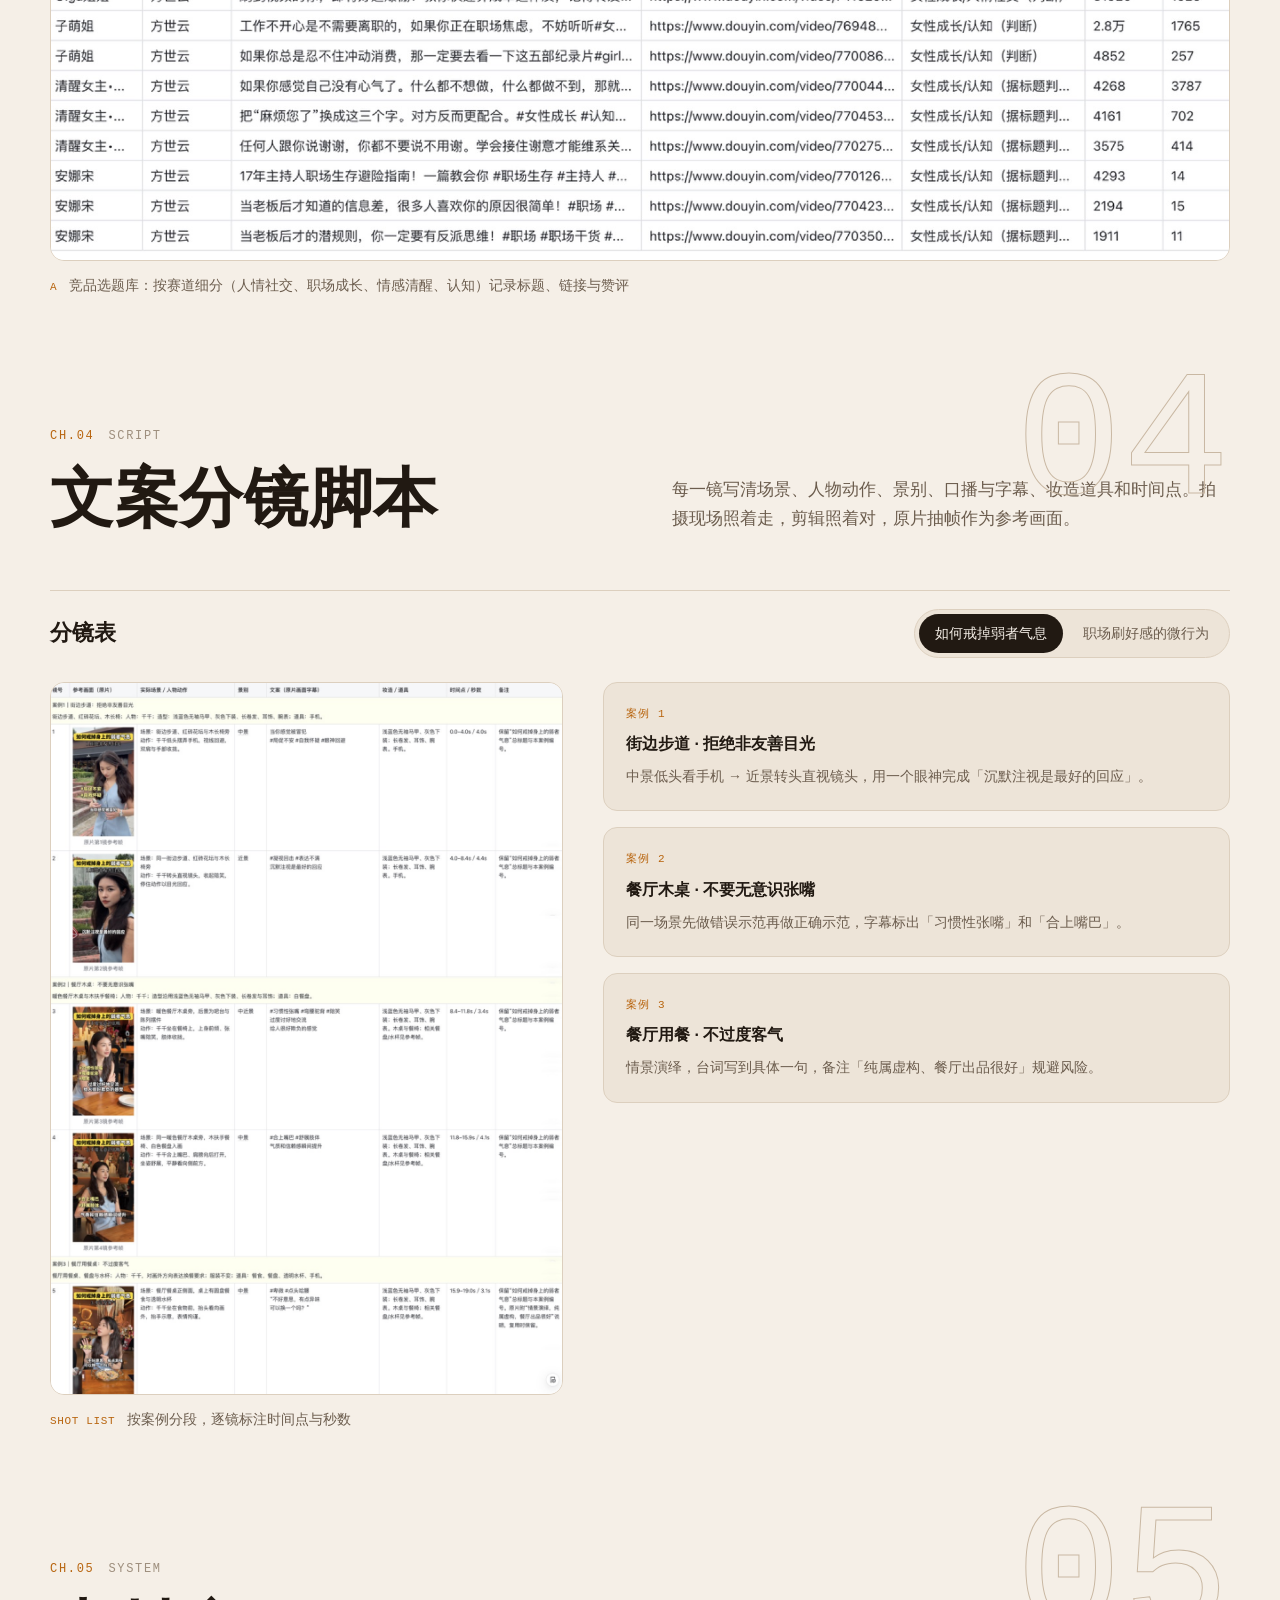
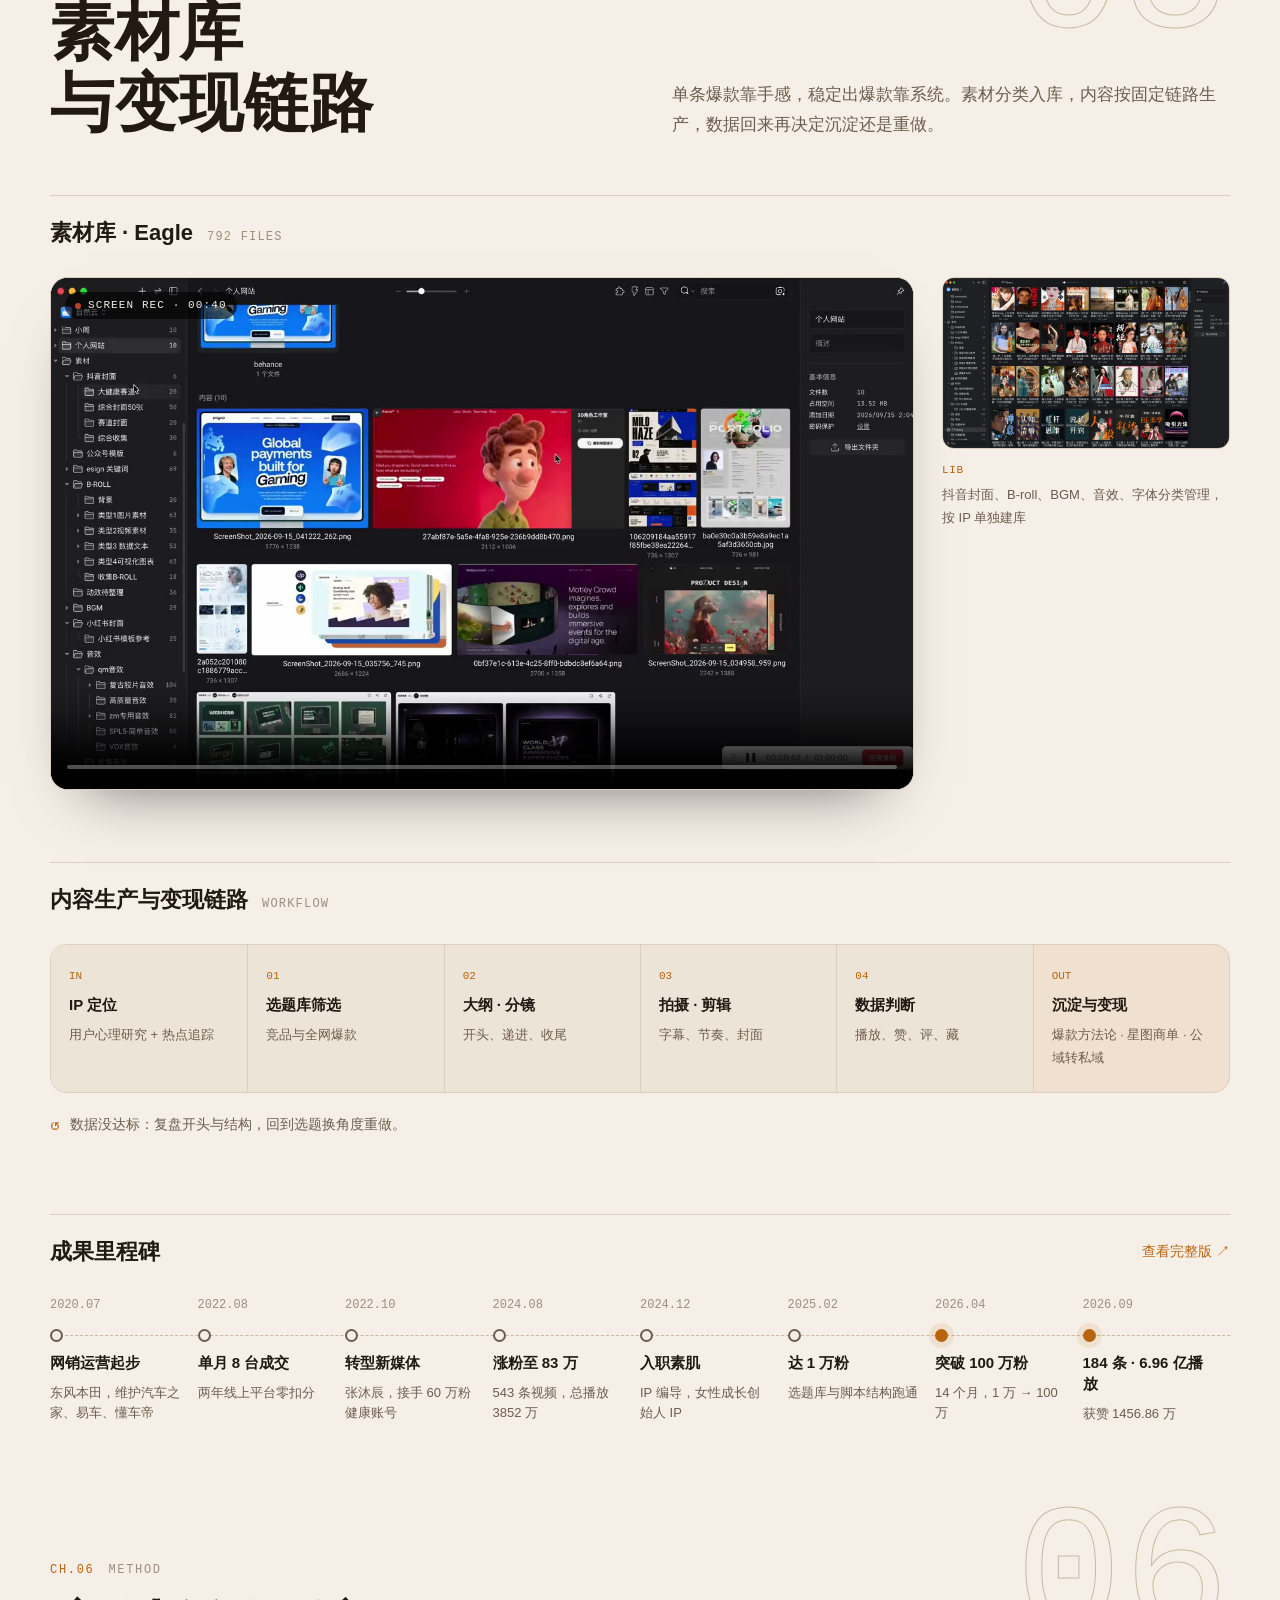
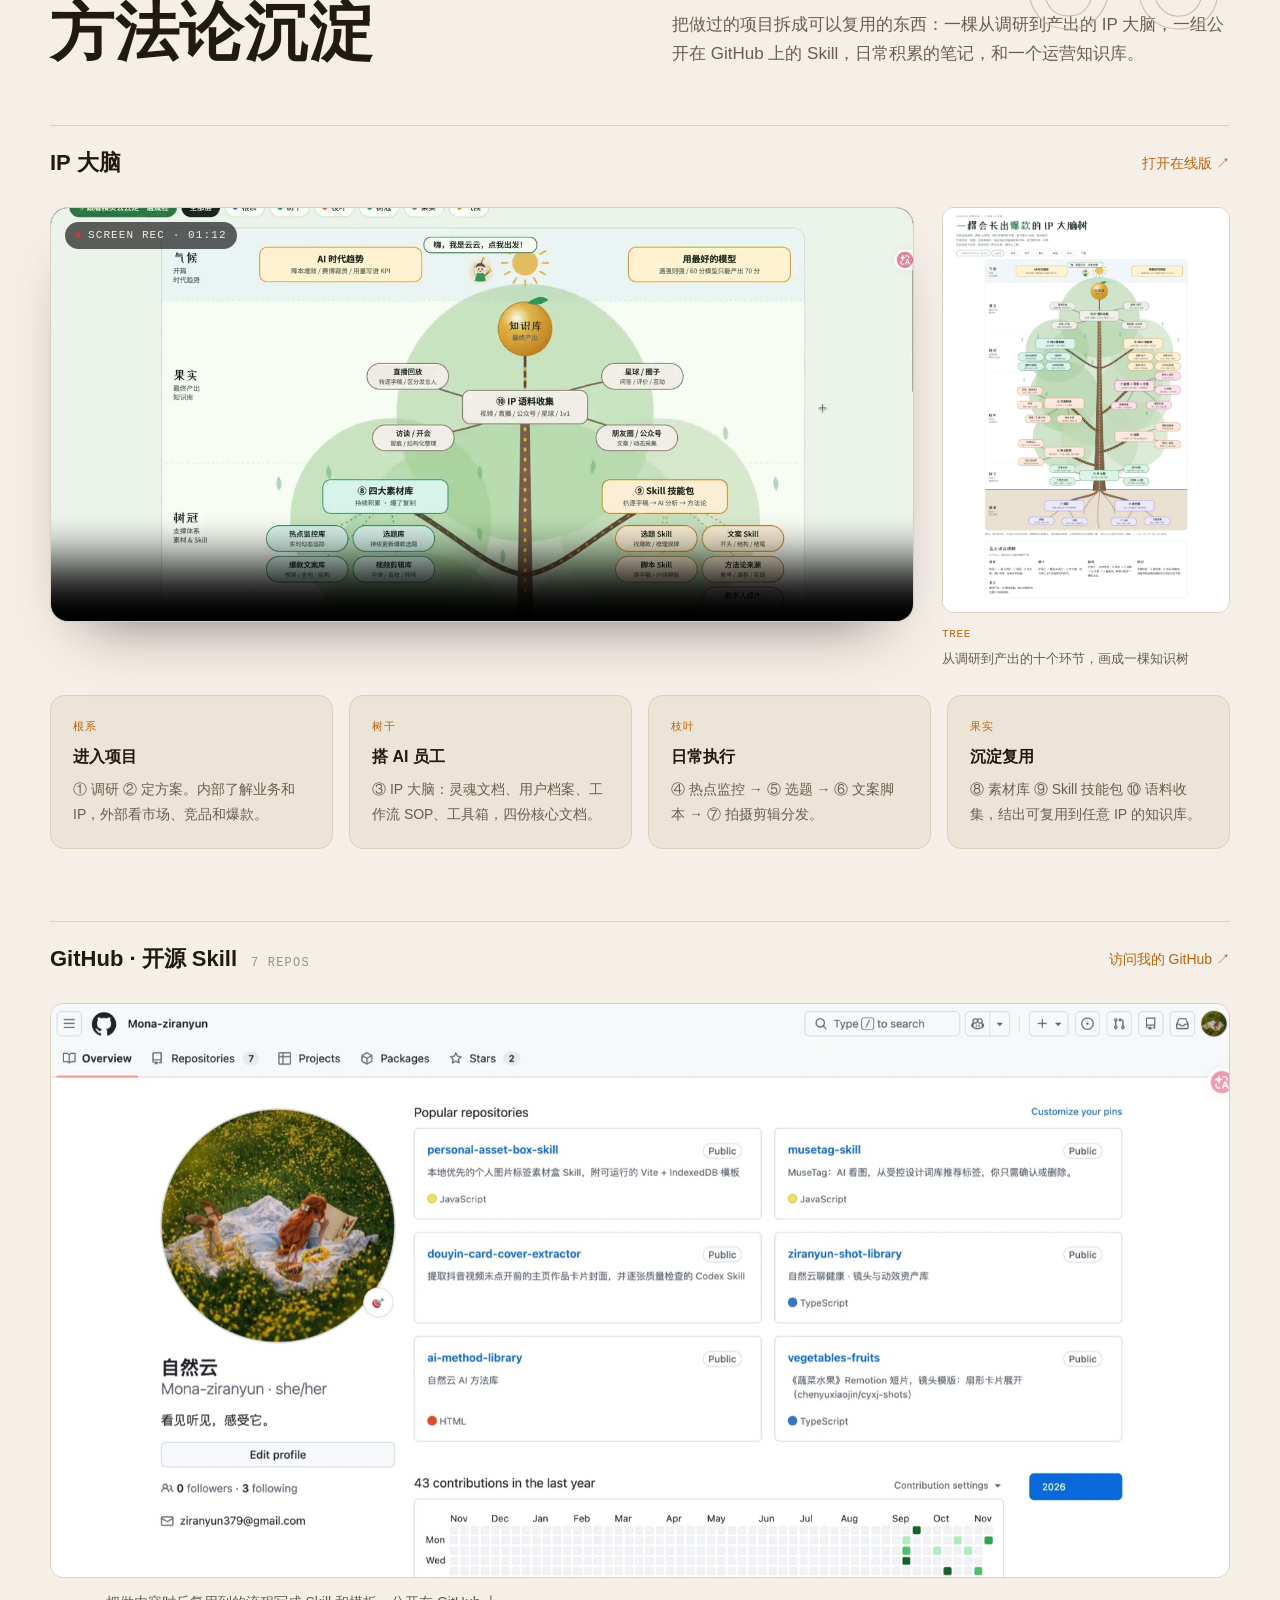
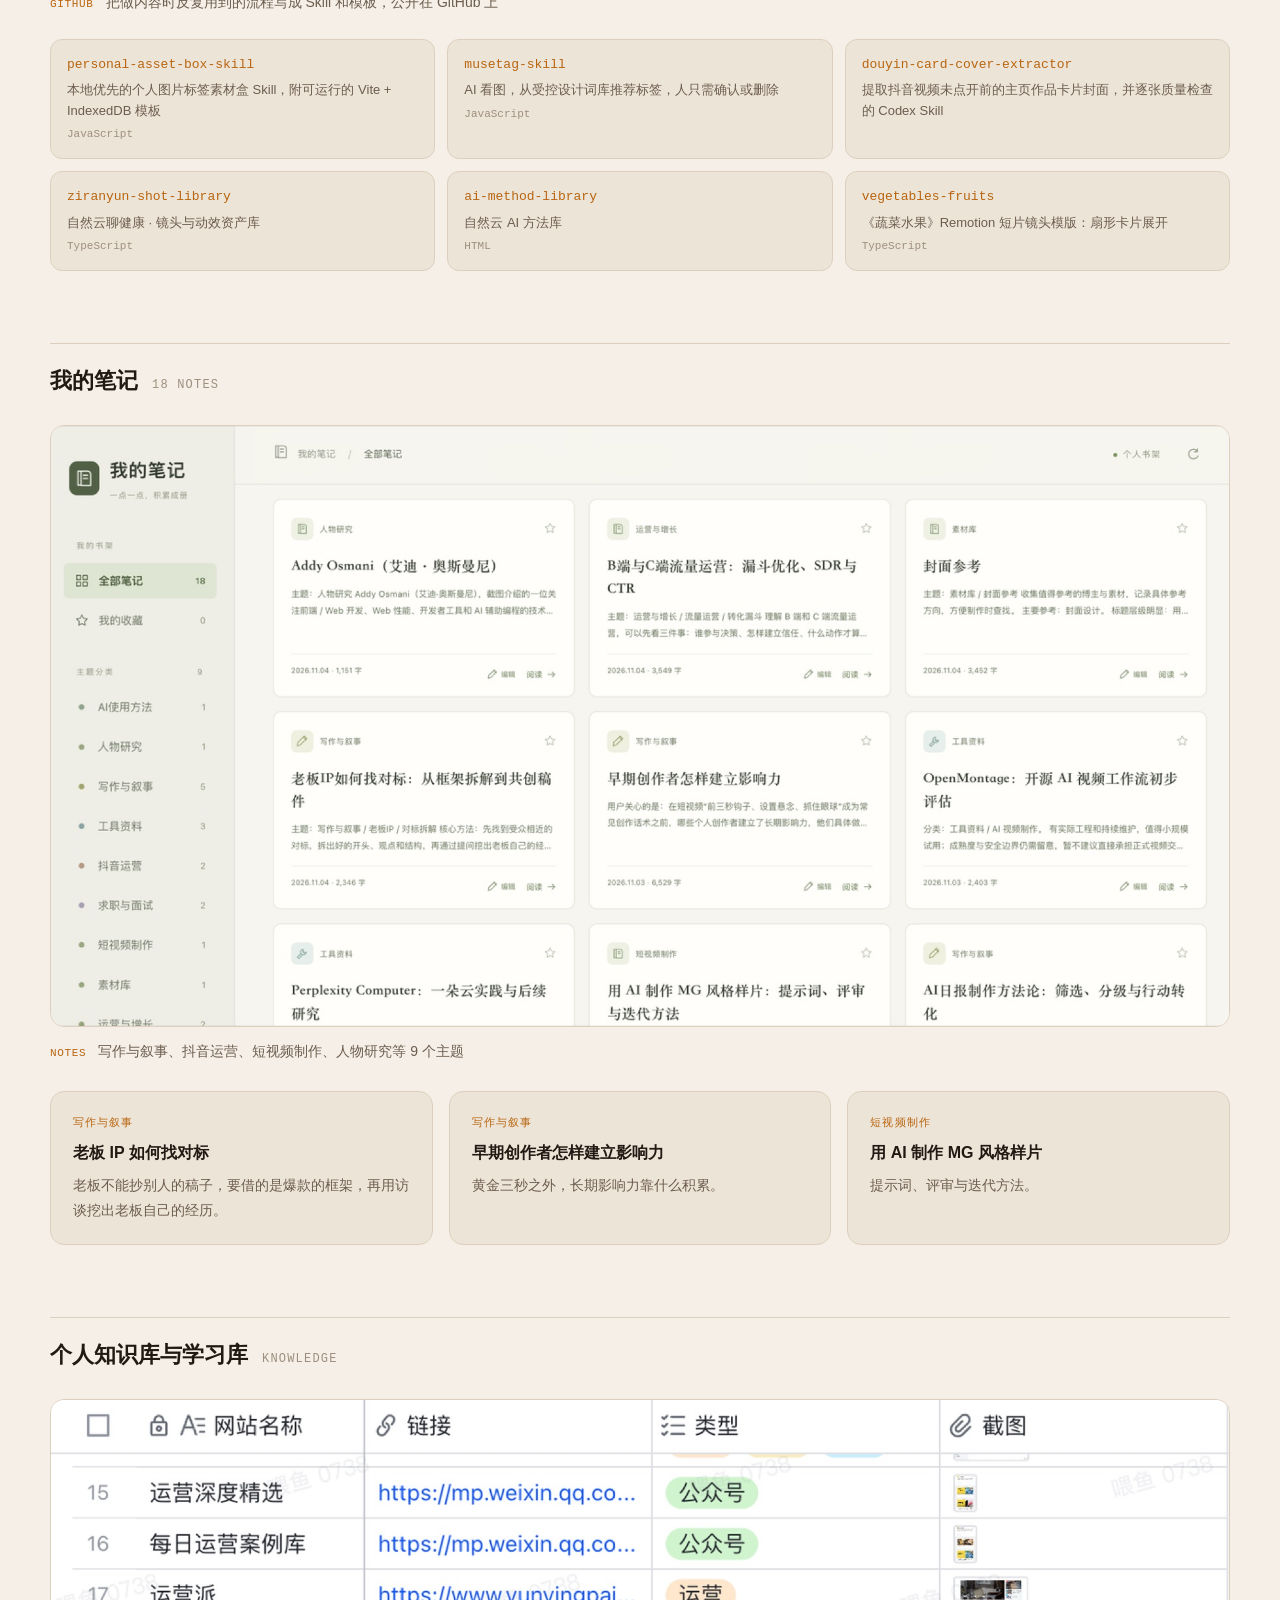
==== commit ed1dacf0: "自媒体新增代表作品一行，封面链接到抖音播放页 Co-Authored-By: Claude Opus 5.5 <noreply@anthropic.com>" ====
--- a/index.html
+++ b/index.html
@@ -167,6 +167,15 @@
 .media-grid .shot a.cover:focus-visible{outline:2px solid var(--amber);outline-offset:3px}
 .media-grid .shot a.cover::after{content:"打开主页 ↗";position:absolute;right:12px;bottom:12px;font-size:12px;padding:4px 10px;border-radius:999px;background:rgba(0,0,0,.6);color:#f4ece2;opacity:0;transition:opacity .25s}
 .media-grid .shot a.cover:hover::after,.media-grid .shot a.cover:focus-visible::after{opacity:1}
+.works-row{display:grid;grid-template-columns:repeat(4,minmax(0,1fr));gap:20px}
+.works-row .shot a.cover{display:block;border-radius:14px;overflow:hidden;border:1px solid var(--line);background:var(--panel);position:relative}
+.works-row .shot a.cover img{display:block;width:100%;height:auto;transition:transform .6s cubic-bezier(.2,.8,.2,1)}
+.works-row .shot a.cover:hover img{transform:scale(1.02)}
+.works-row .shot a.cover:focus-visible{outline:2px solid var(--amber);outline-offset:3px}
+.works-row .shot a.cover::after{content:"播放 ↗";position:absolute;right:10px;bottom:10px;font-size:12px;padding:4px 10px;border-radius:999px;background:rgba(0,0,0,.6);color:#f4ece2;opacity:0;transition:opacity .25s}
+.works-row .shot a.cover:hover::after,.works-row .shot a.cover:focus-visible::after{opacity:1}
+.works-row .pf-meta b{font-size:14px;line-height:1.5}
+@media (max-width:760px){.works-row{grid-template-columns:repeat(2,minmax(0,1fr));gap:16px}}
 .media-grid .more{display:flex;gap:12px;flex-wrap:wrap}
 .media-grid .more a{color:var(--amber);text-decoration:none}
 .media-grid .more a:hover{text-decoration:underline}
@@ -810,6 +819,18 @@
         <figure class="shot"><a class="cover" href="https://mp.weixin.qq.com/s/ScW28QlaGA72CmTsMCVC7A" target="_blank" rel="noopener"><img src="assets/web/media-5.jpg" alt="公众号 Joey说AI 发表记录" loading="lazy" width="1800" height="929"></a>
           <figcaption><span class="pf-meta"><b>公众号 · Joey说AI</b><span>7 篇文章 · AI 科普</span></span></figcaption></figure>
       </div>
+
+      <div class="sub"><h3>代表作品 <span class="mono">4 WORKS · 抖音</span></h3></div>
+      <div class="works-row rv">
+        <figure class="shot"><a class="cover" href="https://v.douyin.com/52QbSP6jhvo/" target="_blank" rel="noopener"><img src="assets/web/work-1.jpg" alt="一年12个月吃什么菜？每个月记两样就够" loading="lazy" width="900" height="1200"></a>
+          <figcaption><span class="pf-meta"><b>一年12个月吃什么菜？每个月记两样就够</b><span>自然云聊健康 · 时令蔬菜</span></span></figcaption></figure>
+        <figure class="shot"><a class="cover" href="https://v.douyin.com/7mHOMYuuoZc/" target="_blank" rel="noopener"><img src="assets/web/work-2.jpg" alt="贵的坚果，真的更有营养吗？" loading="lazy" width="900" height="1200"></a>
+          <figcaption><span class="pf-meta"><b>贵的坚果，真的更有营养吗？</b><span>自然云聊健康 · 坚果科普</span></span></figcaption></figure>
+        <figure class="shot"><a class="cover" href="https://v.douyin.com/bOHXJ-gly14/" target="_blank" rel="noopener"><img src="assets/web/work-3.jpg" alt="别再一条条问AI了：飞书表格加一列，100条一次跑完" loading="lazy" width="900" height="1200"></a>
+          <figcaption><span class="pf-meta"><b>别再一条条问AI了：飞书表格加一列，100条一次跑完</b><span>Joey说AI · 飞书教程</span></span></figcaption></figure>
+        <figure class="shot"><a class="cover" href="https://v.douyin.com/UIA1klfxJc4/" target="_blank" rel="noopener"><img src="assets/web/work-4.jpg" alt="截止2026年，国内外的AI公司都有谁" loading="lazy" width="900" height="1200"></a>
+          <figcaption><span class="pf-meta"><b>截止2026年，国内外的AI公司都有谁</b><span>Joey说AI · 《回车之后》第 1 期</span></span></figcaption></figure>
+      </div>
     </div>
   </section>
 
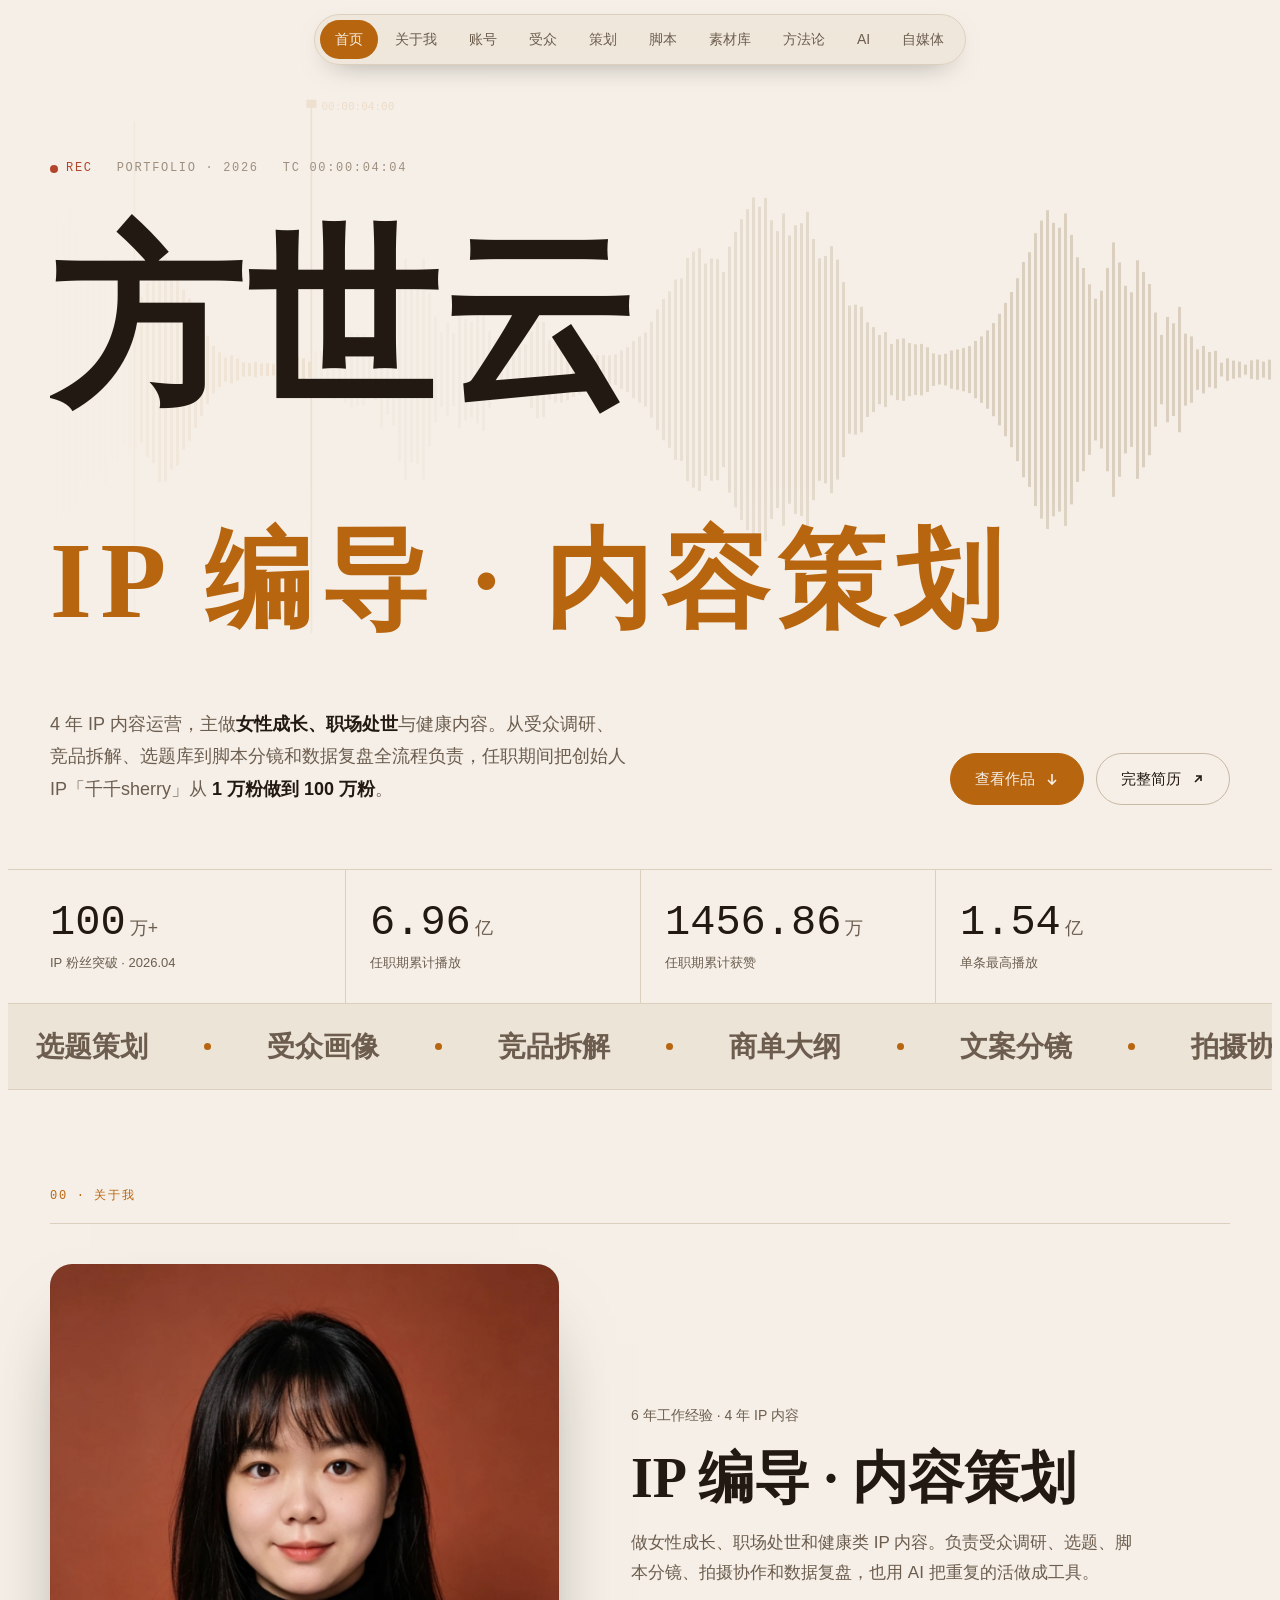
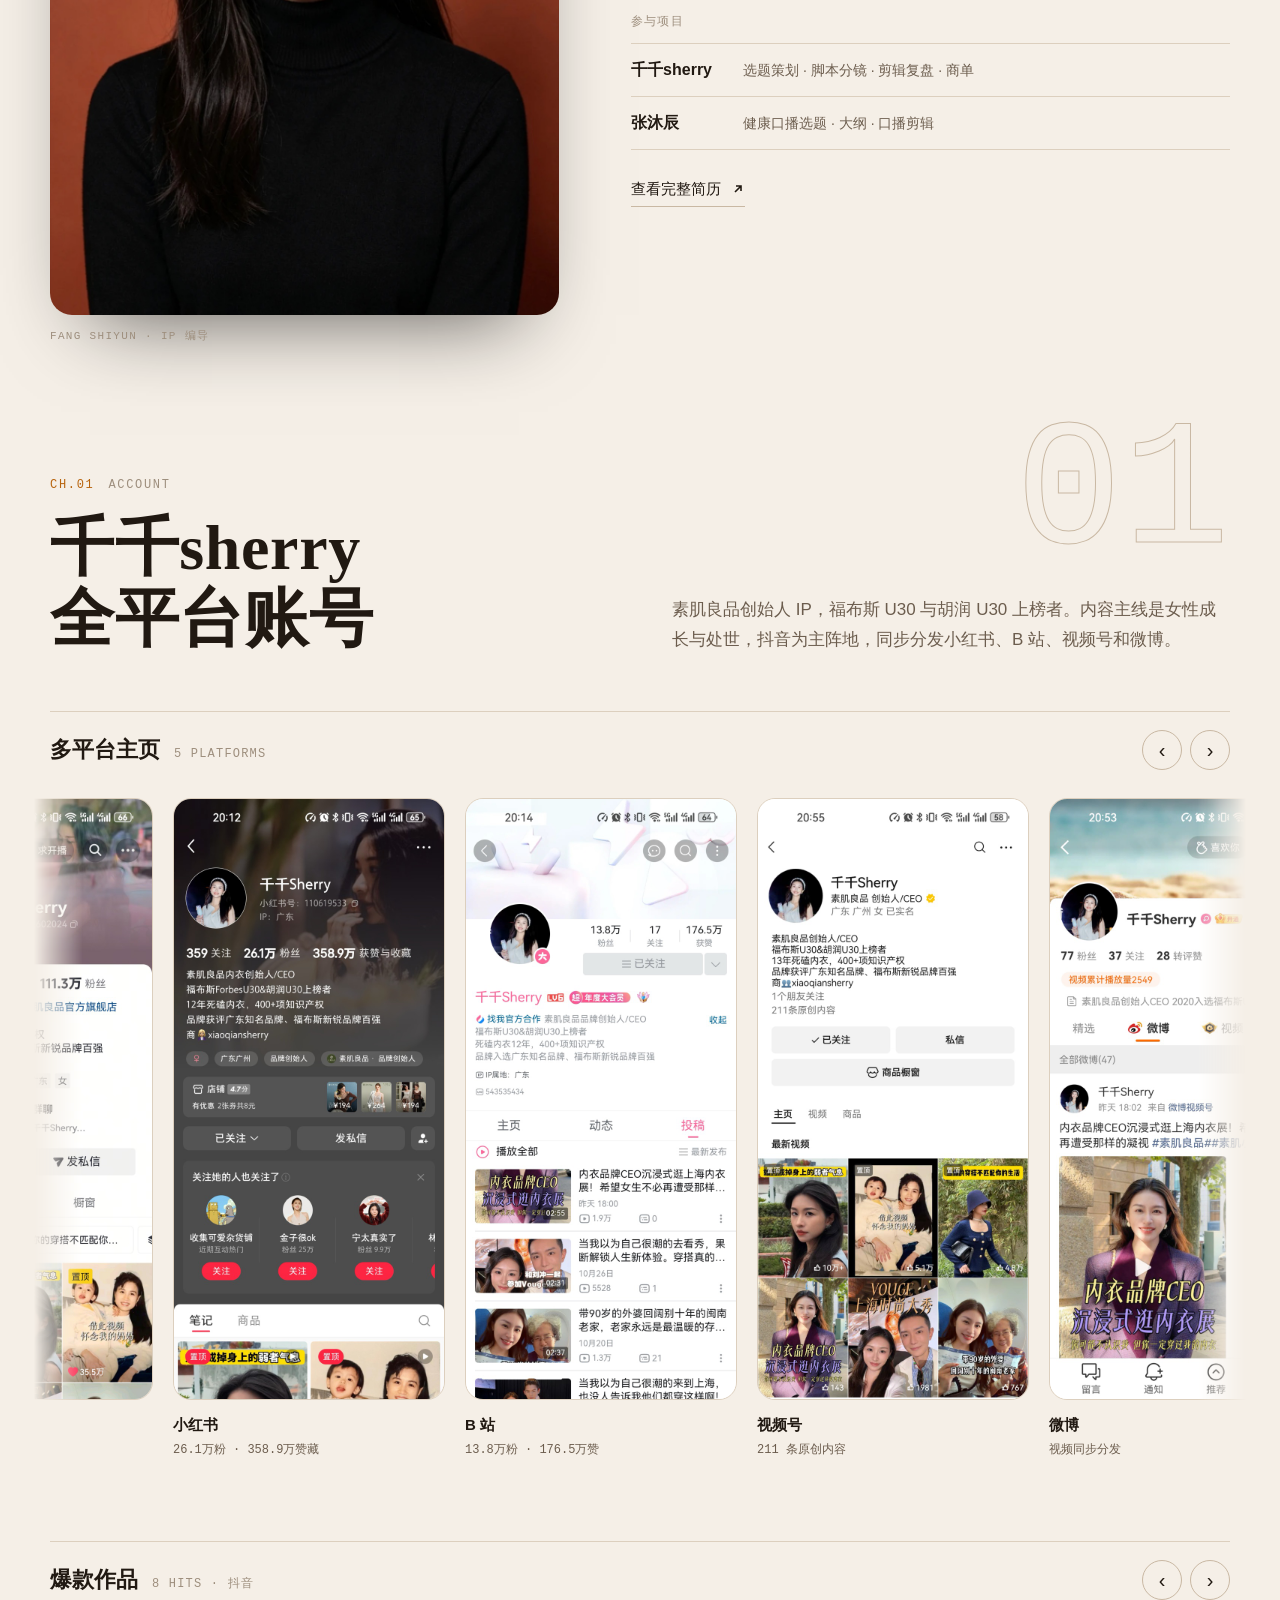
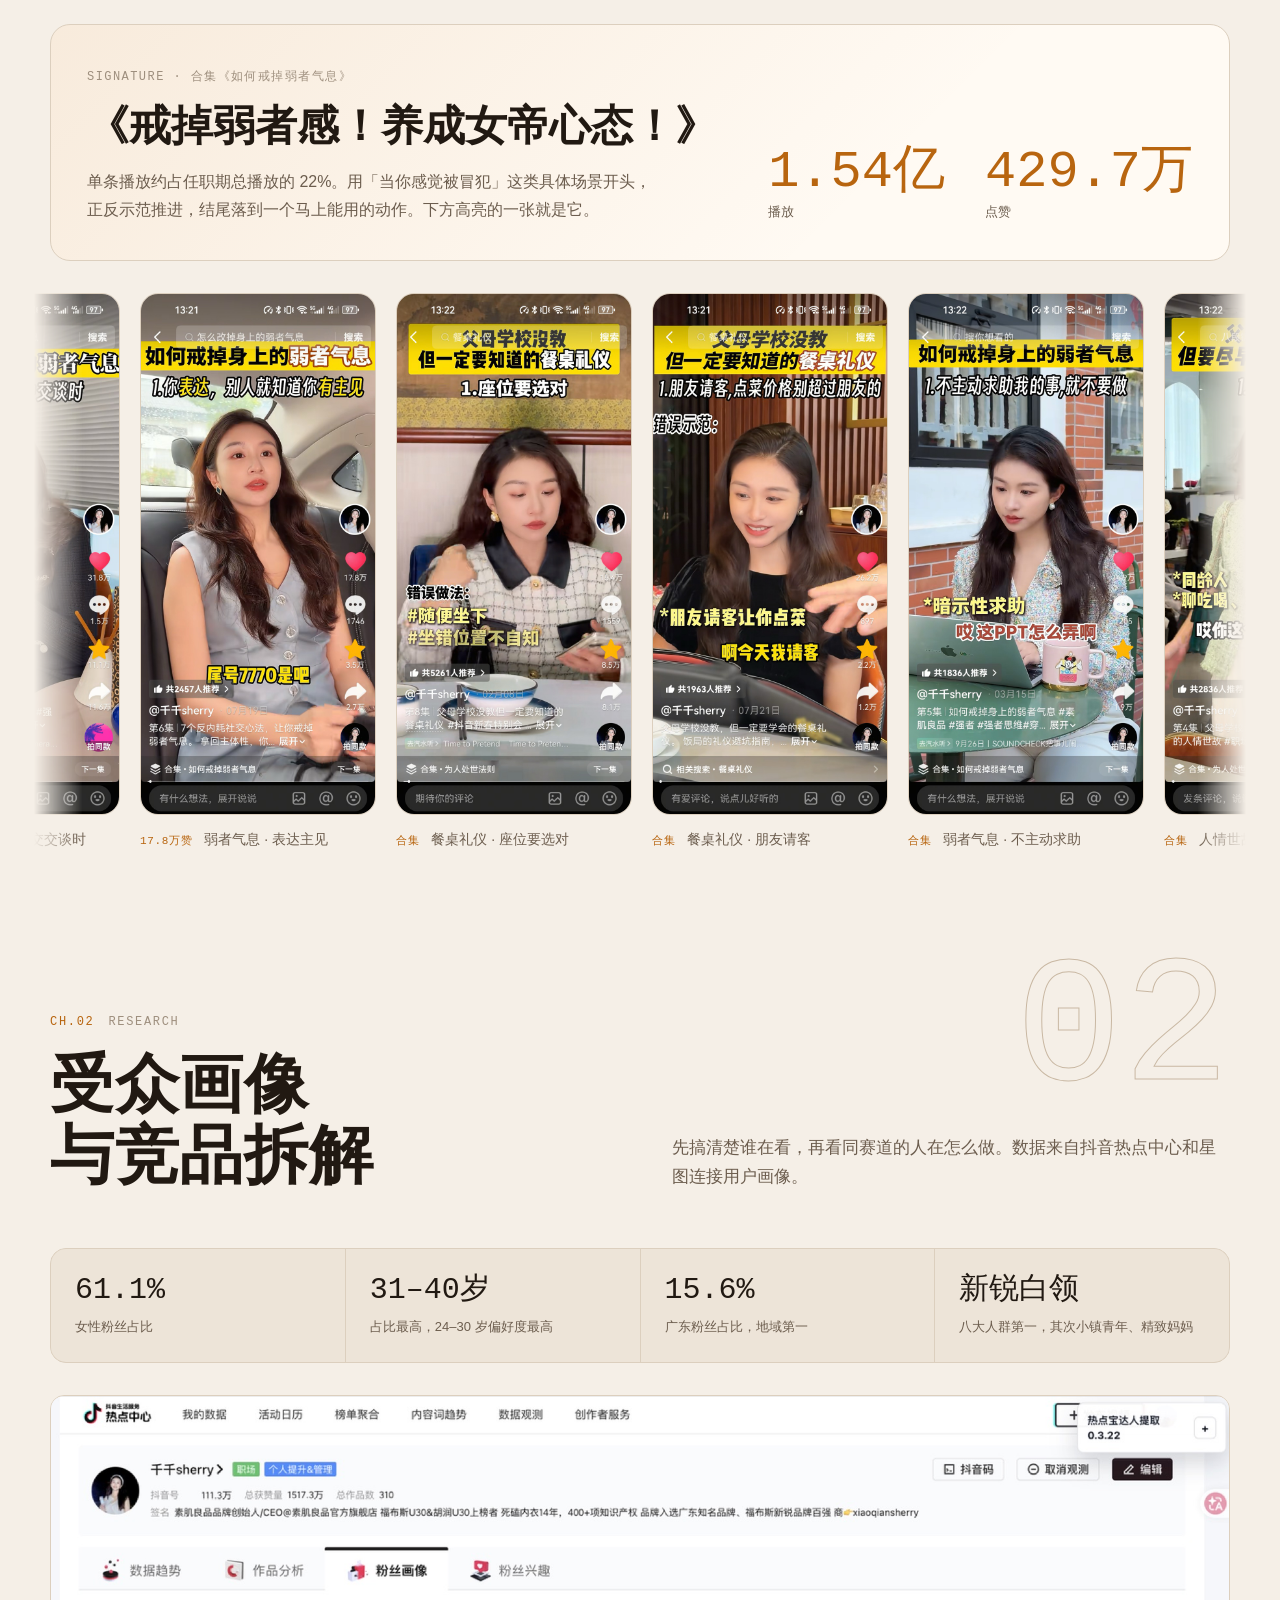
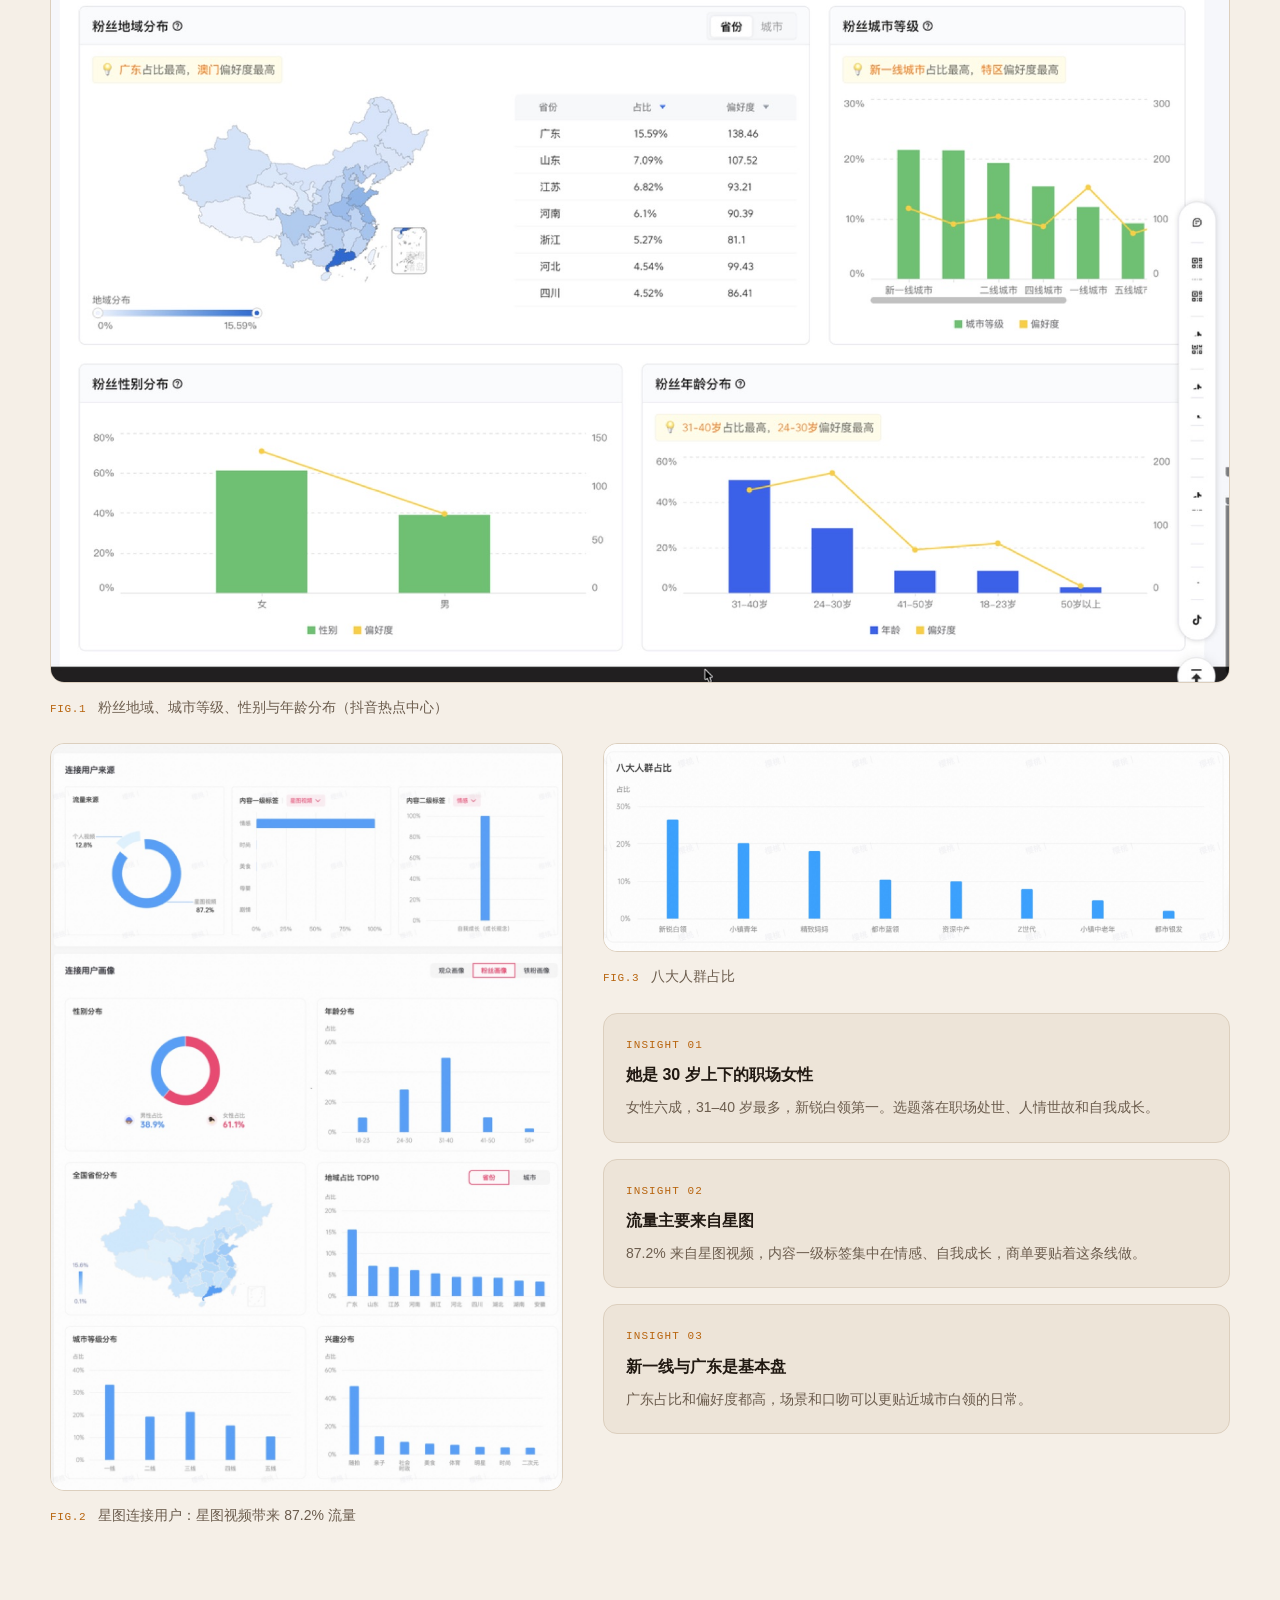
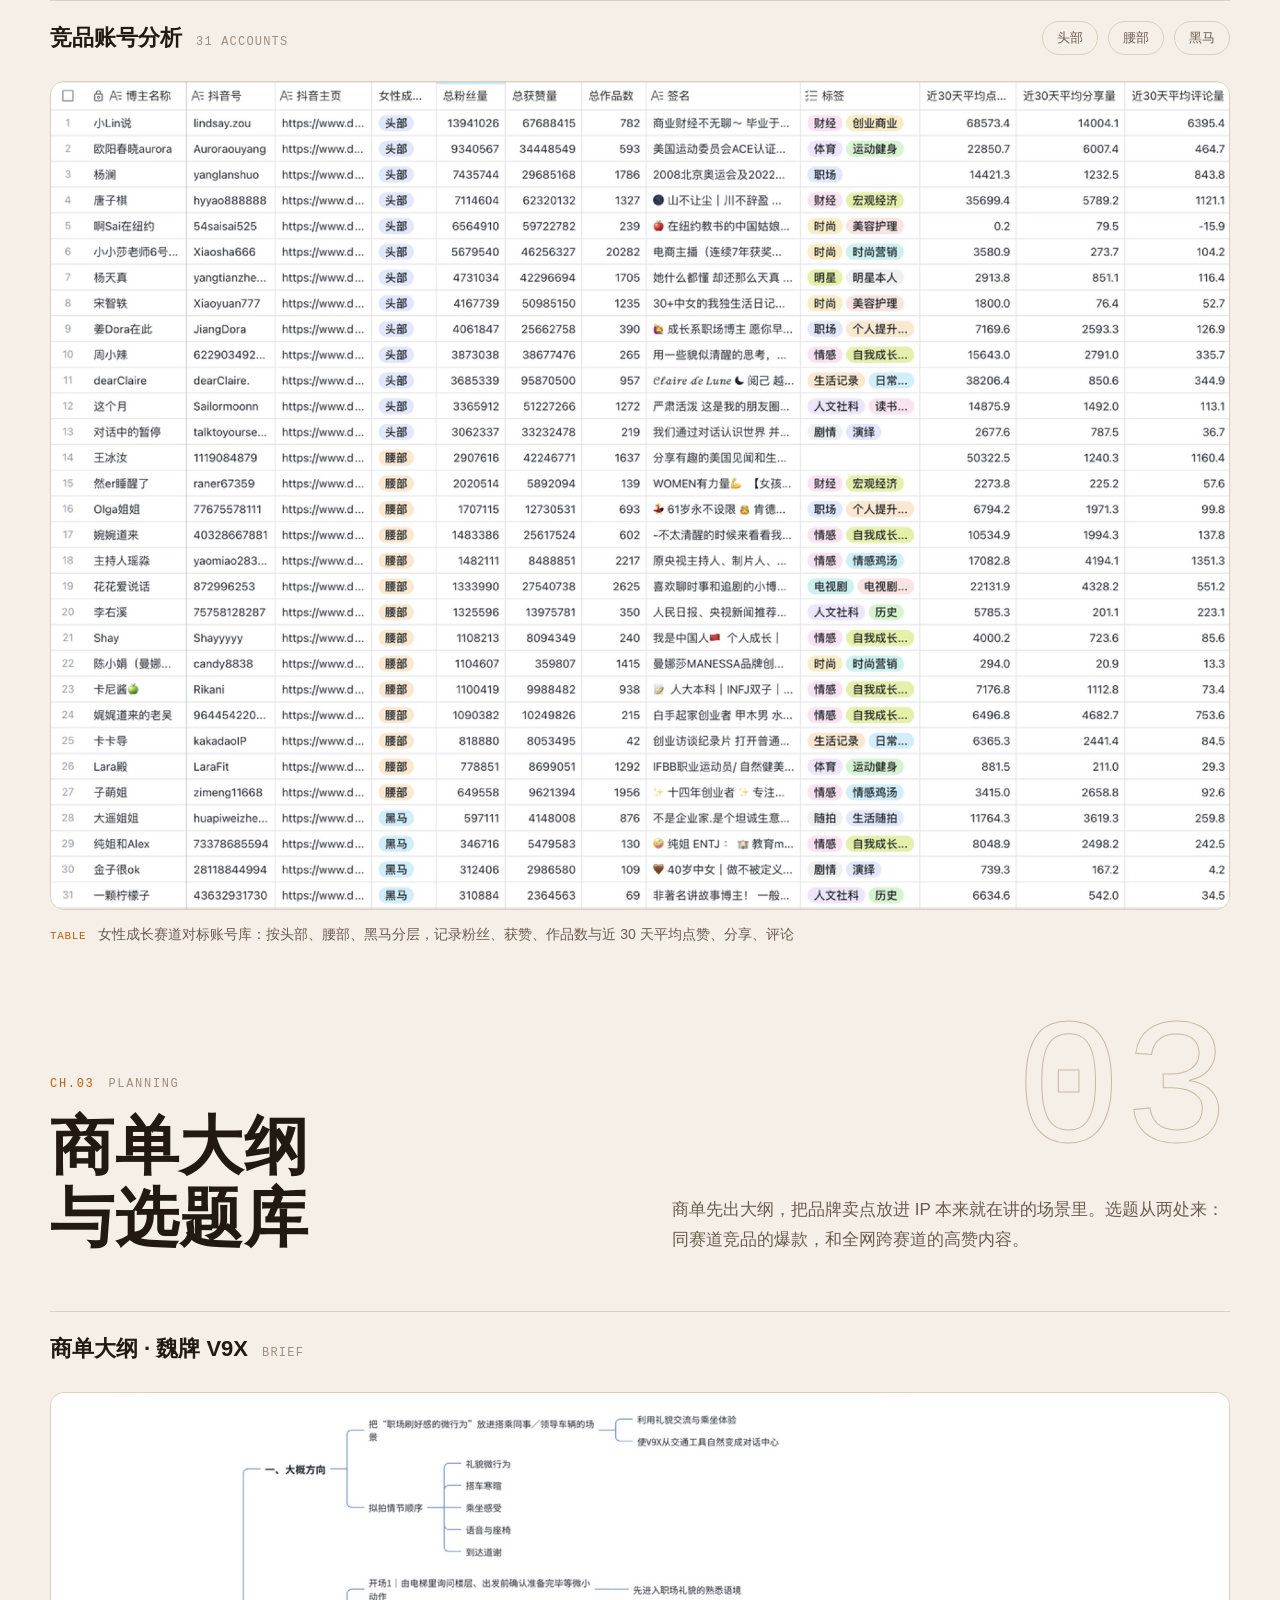
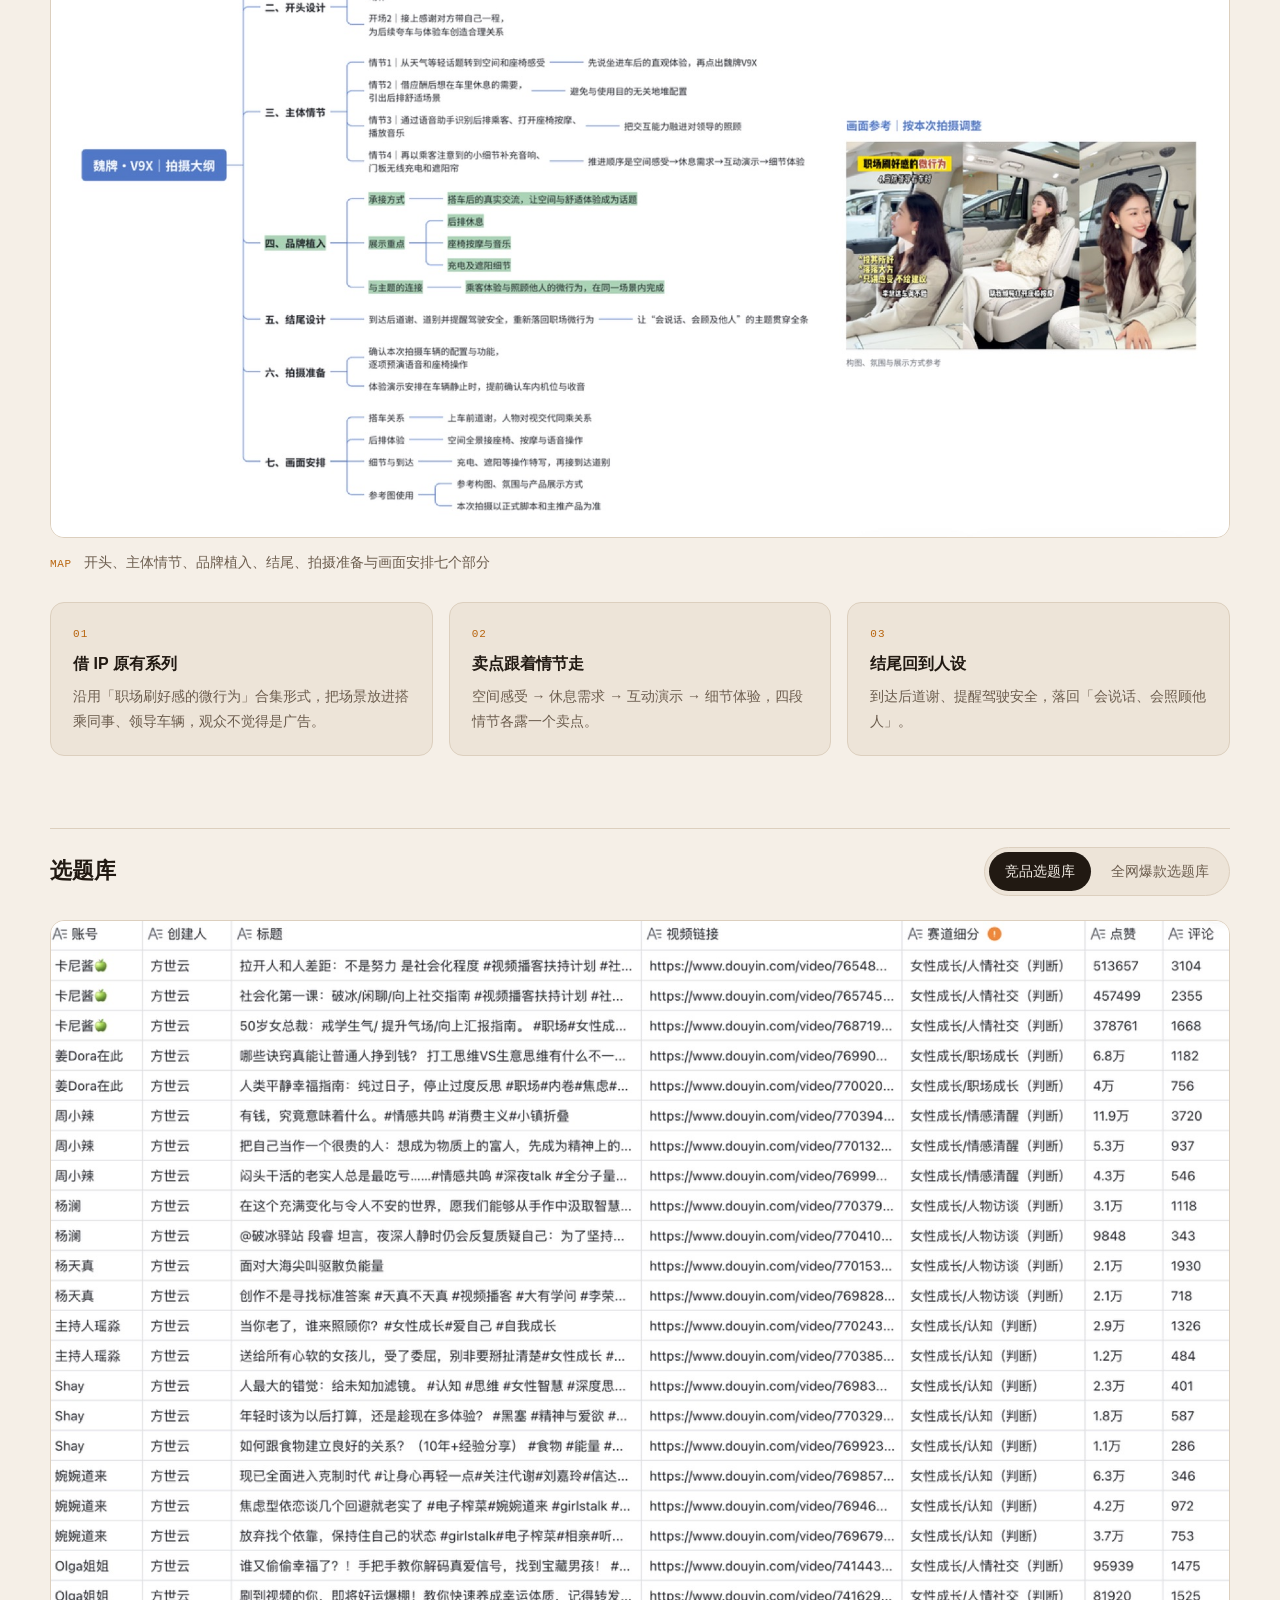
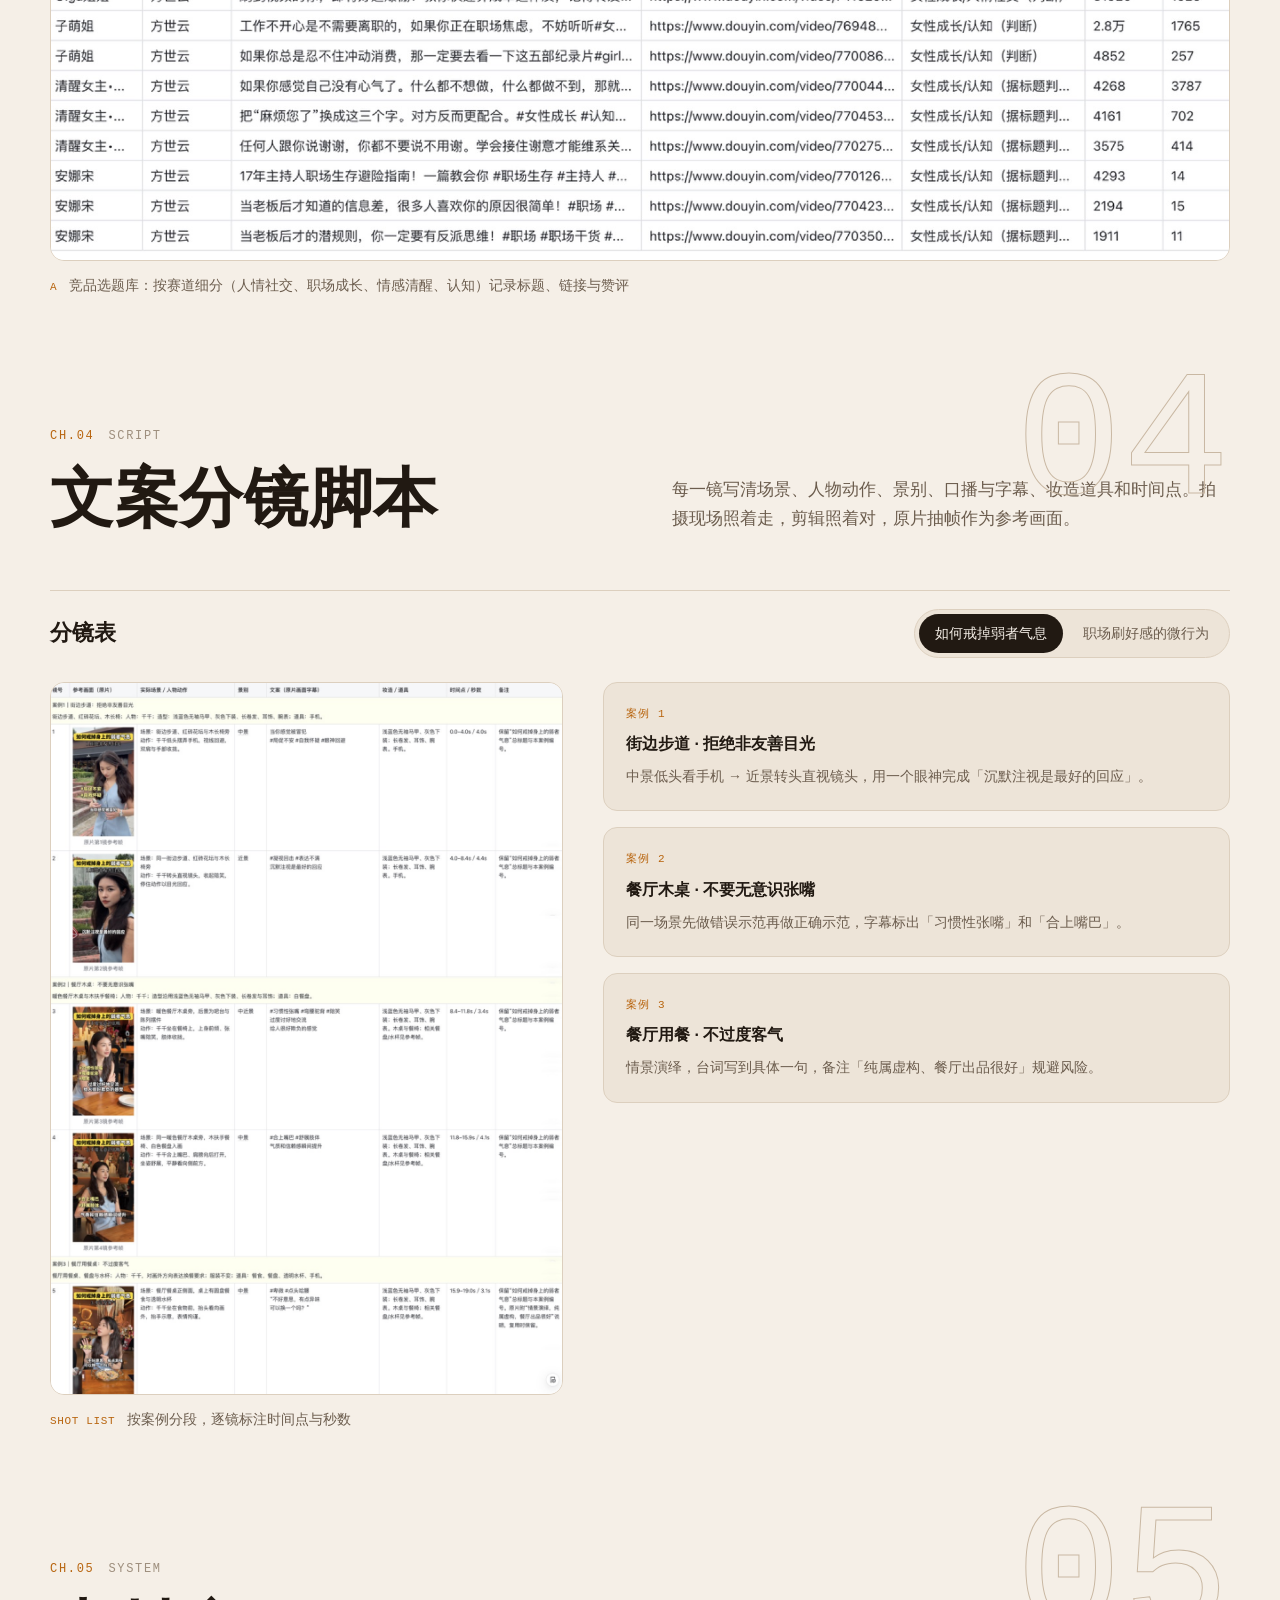
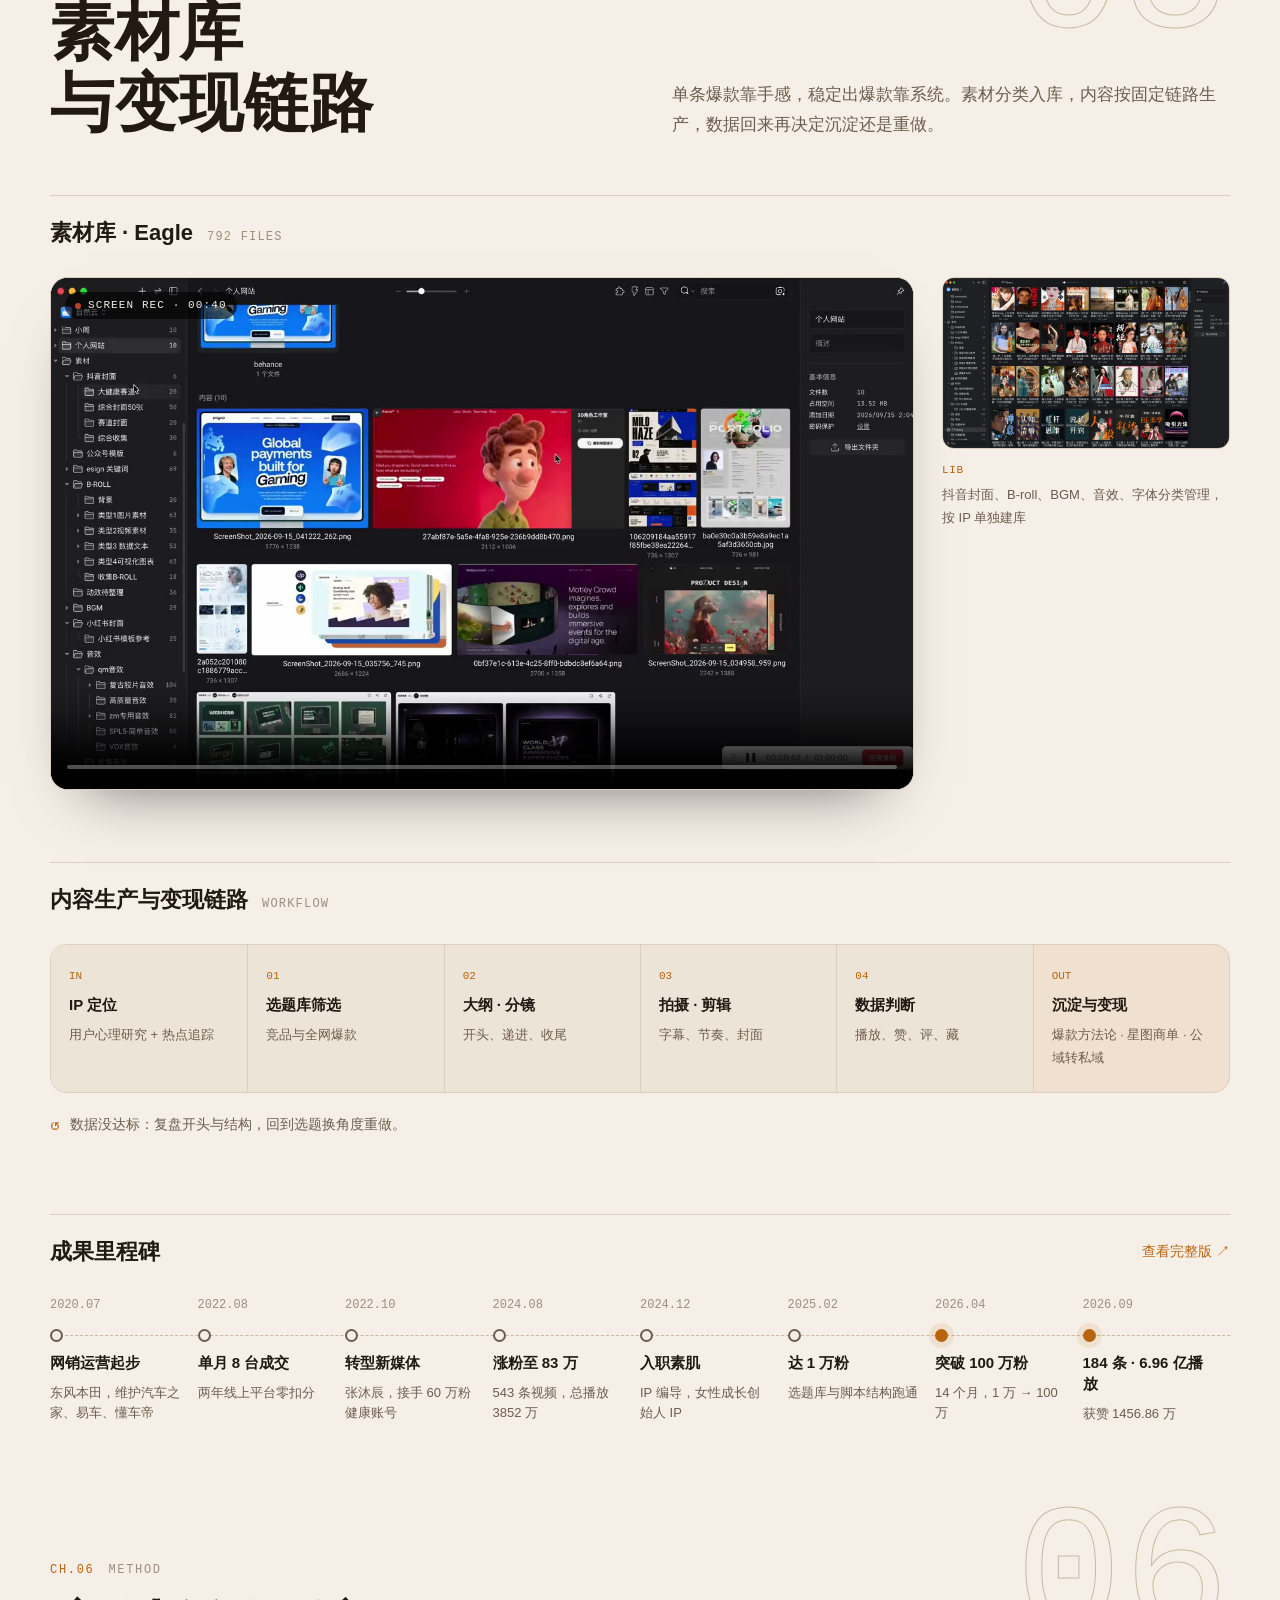
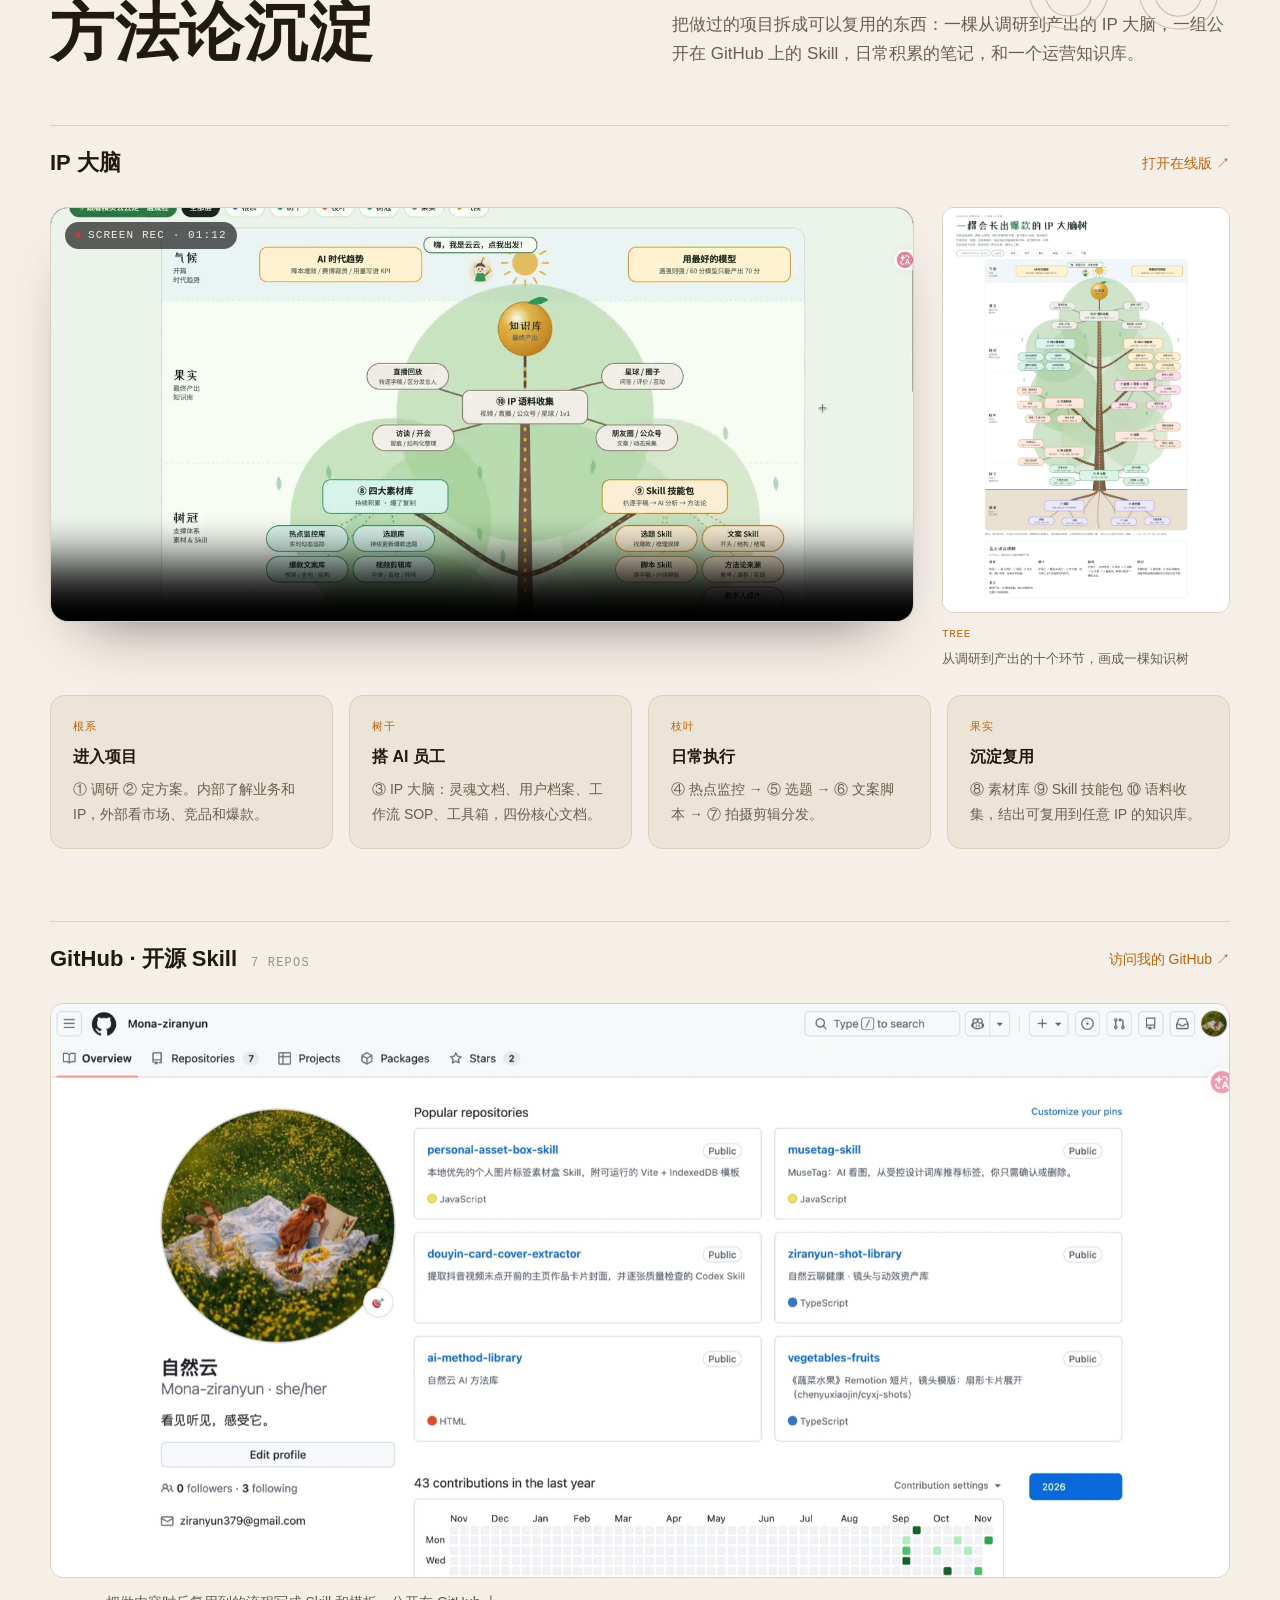
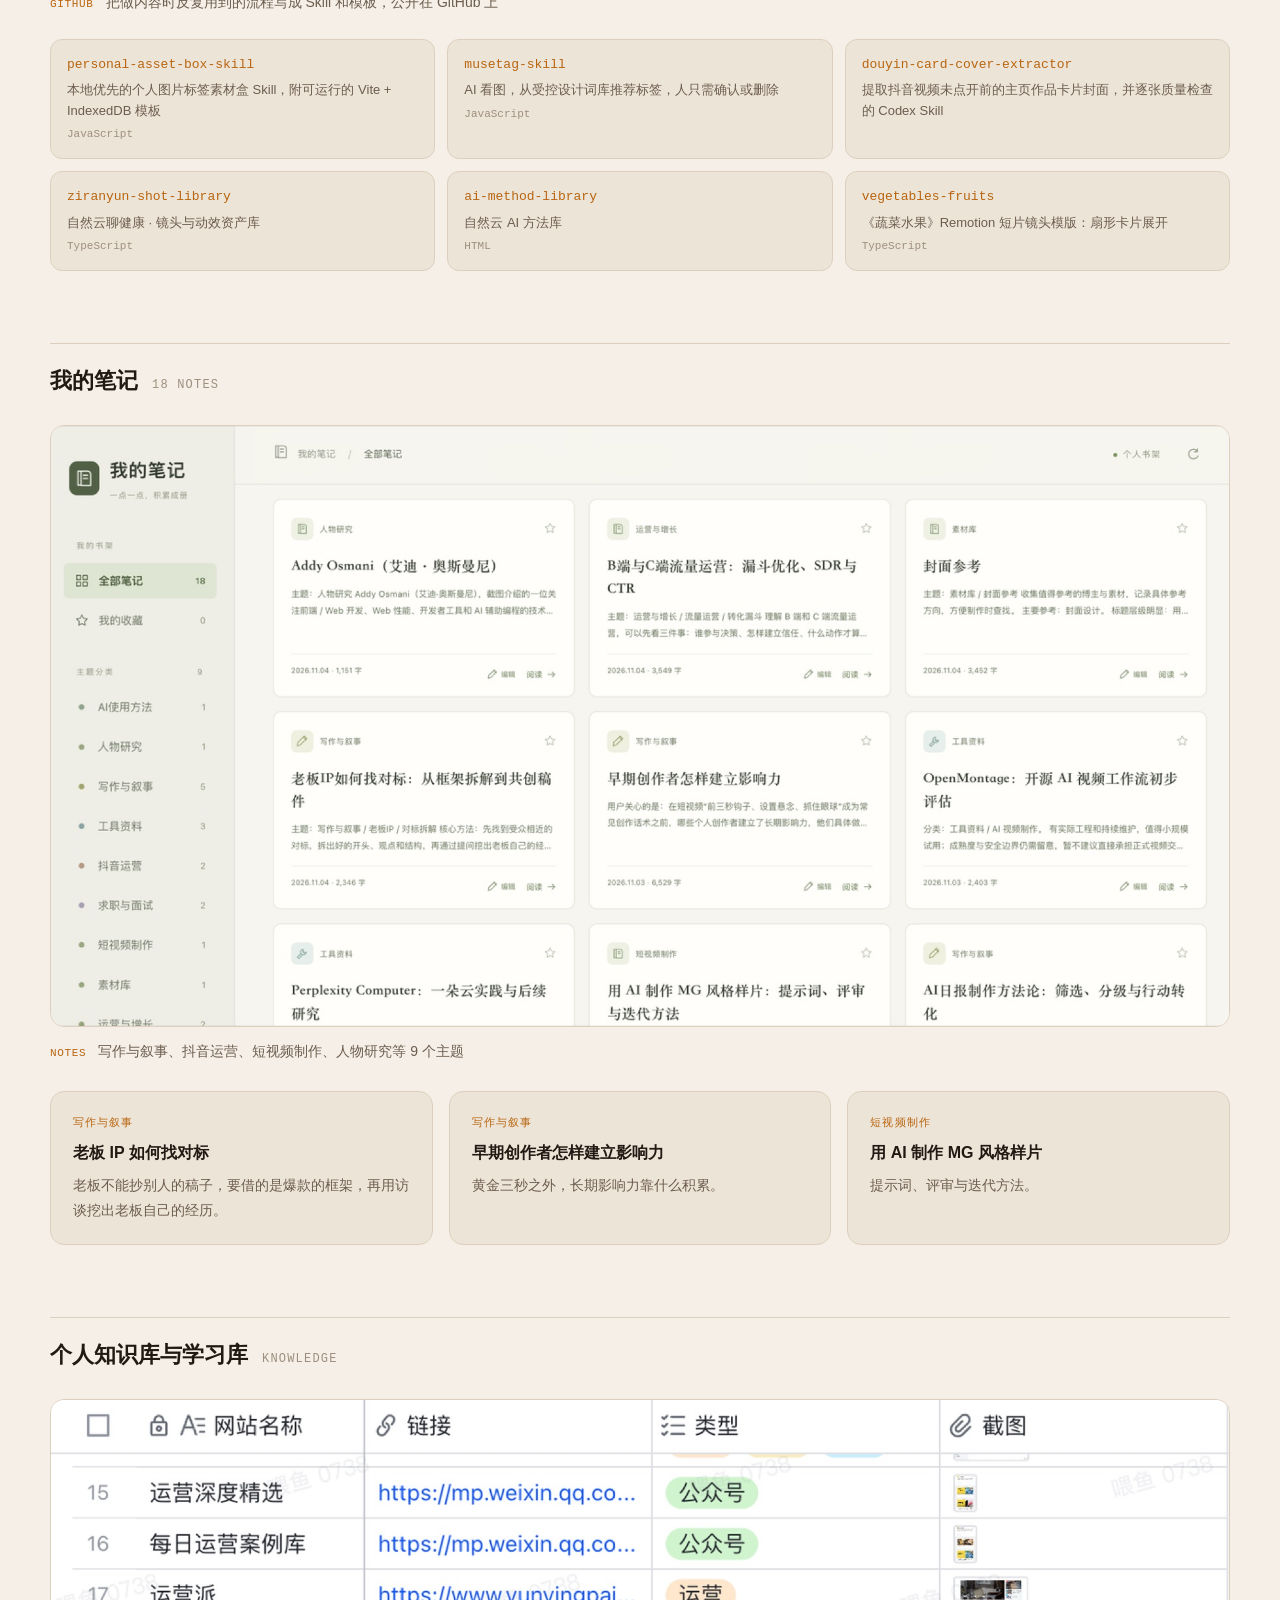
==== commit 24996de9: "自媒体改成两行滚动：自然云、Joey 各一行，账号加代表作 Co-Authored-By: Claude Opus 5.5 <noreply@anthropic.com>" ====
--- a/index.html
+++ b/index.html
@@ -167,6 +167,15 @@
 .media-grid .shot a.cover:focus-visible{outline:2px solid var(--amber);outline-offset:3px}
 .media-grid .shot a.cover::after{content:"打开主页 ↗";position:absolute;right:12px;bottom:12px;font-size:12px;padding:4px 10px;border-radius:999px;background:rgba(0,0,0,.6);color:#f4ece2;opacity:0;transition:opacity .25s}
 .media-grid .shot a.cover:hover::after,.media-grid .shot a.cover:focus-visible::after{opacity:1}
+.reel-track.mix{align-items:flex-start;--h:clamp(220px,26vw,320px)}
+.reel-track.mix .shot{width:calc(var(--h) * var(--r));flex:none}
+.reel-track.mix .shot a.cover{display:block;height:var(--h);border-radius:14px;overflow:hidden;border:1px solid var(--line);background:var(--panel);position:relative;-webkit-user-drag:none}
+.reel-track.mix .shot a.cover img{display:block;width:100%;height:100%;object-fit:contain;transition:transform .6s cubic-bezier(.2,.8,.2,1)}
+.reel-track.mix .shot a.cover:hover img{transform:scale(1.015)}
+.reel-track.mix .shot a.cover:focus-visible{outline:2px solid var(--amber);outline-offset:3px}
+.reel-track.mix .shot a.cover::after{content:"打开 ↗";position:absolute;right:10px;bottom:10px;font-size:12px;padding:4px 10px;border-radius:999px;background:rgba(0,0,0,.6);color:#f4ece2;opacity:0;transition:opacity .25s}
+.reel-track.mix .shot a.cover:hover::after{opacity:1}
+.reel.drag a{pointer-events:none}
 .works-row{display:grid;grid-template-columns:repeat(4,minmax(0,1fr));gap:20px}
 .works-row .shot a.cover{display:block;border-radius:14px;overflow:hidden;border:1px solid var(--line);background:var(--panel);position:relative}
 .works-row .shot a.cover img{display:block;width:100%;height:auto;transition:transform .6s cubic-bezier(.2,.8,.2,1)}
@@ -804,33 +813,33 @@
         <div><div class="ch-tag">CH.08<span>My Media</span></div><h2>我的自媒体</h2></div>
         <p>工作之外，我也在自己做账号：健康内容同步到抖音、小红书和公众号，另有一个 AI 科普账号。从选题、封面到发布都是自己完成。</p>
       </div>
-      <div class="sub first"><h3>账号主页 <span class="mono">6 ACCOUNTS</span></h3></div>
-      <div class="media-grid rv">
-        <figure class="shot"><a class="cover" href="https://www.douyin.com/user/MS4wLjABAAAA1v87IPdzbRIw7onBphWKt-j-P77iHx7Jatvw2VV_qwCvq0gzuK1dTDXDHfwVBwqi" target="_blank" rel="noopener"><img src="assets/web/media-1.jpg" alt="抖音账号 自然云聊健康 主页" loading="lazy" width="1800" height="996"></a>
+      <div class="sub first"><h3>自然云 · 健康科普 <span class="mono">3 ACCOUNTS · 2 WORKS</span></h3><div class="reel-ctrl"><button type="button" class="rc" data-reel="reelZ" data-step="-1" aria-label="向左">‹</button><button type="button" class="rc" data-reel="reelZ" data-step="1" aria-label="向右">›</button></div></div>
+      <div class="reel rv" id="reelZ" data-dir="1"><div class="reel-track mix">
+        <figure class="shot" style="--r:1.807"><a class="cover" draggable="false" href="https://www.douyin.com/user/MS4wLjABAAAA1v87IPdzbRIw7onBphWKt-j-P77iHx7Jatvw2VV_qwCvq0gzuK1dTDXDHfwVBwqi" target="_blank" rel="noopener"><img draggable="false" src="assets/web/media-1.jpg" alt="抖音账号 自然云聊健康 主页" loading="lazy" width="1800" height="996"></a>
           <figcaption><span class="pf-meta"><b>抖音 · 自然云聊健康</b><span>27 条作品 · 健康科普</span></span></figcaption></figure>
-        <figure class="shot"><a class="cover" href="https://www.douyin.com/user/MS4wLjABAAAAHoxGCXYB1H1GmqNjvk8Ywlf6AdlrdGXCXRW0gqUunMs" target="_blank" rel="noopener"><img src="assets/web/media-2.jpg" alt="抖音账号 Joey说AI 主页" loading="lazy" width="1800" height="996"></a>
+        <figure class="shot" style="--r:1.991"><a class="cover" draggable="false" href="https://www.xiaohongshu.com/user/profile/66219ebe000000000b030991" target="_blank" rel="noopener"><img draggable="false" src="assets/web/media-3.jpg" alt="小红书账号 自然云说 主页" loading="lazy" width="1800" height="904"></a>
+          <figcaption><span class="pf-meta"><b>小红书 · 自然云说</b><span>健康图文笔记</span></span></figcaption></figure>
+        <figure class="shot" style="--r:1.944"><a class="cover" draggable="false" href="https://mp.weixin.qq.com/s/miRBlrnaz7nqQ7ojOJAa2Q" target="_blank" rel="noopener"><img draggable="false" src="assets/web/media-4.jpg" alt="公众号 自然云说 后台" loading="lazy" width="1800" height="926"></a>
+          <figcaption><span class="pf-meta"><b>公众号 · 自然云说</b><span>33 篇原创</span></span></figcaption></figure>
+        <figure class="shot" style="--r:0.750"><a class="cover" draggable="false" href="https://v.douyin.com/52QbSP6jhvo/" target="_blank" rel="noopener"><img draggable="false" src="assets/web/work-1.jpg" alt="一年12个月吃什么菜？每个月记两样就够" loading="lazy" width="900" height="1200"></a>
+          <figcaption><span class="pf-meta"><b>一年12个月吃什么菜？每个月记两样就够</b><span>自然云聊健康 · 时令蔬菜</span></span></figcaption></figure>
+        <figure class="shot" style="--r:0.750"><a class="cover" draggable="false" href="https://v.douyin.com/7mHOMYuuoZc/" target="_blank" rel="noopener"><img draggable="false" src="assets/web/work-2.jpg" alt="贵的坚果，真的更有营养吗？" loading="lazy" width="900" height="1200"></a>
+          <figcaption><span class="pf-meta"><b>贵的坚果，真的更有营养吗？</b><span>自然云聊健康 · 坚果科普</span></span></figcaption></figure>
+      </div></div>
+
+      <div class="sub"><h3>Joey说AI · AI 科普 <span class="mono">3 ACCOUNTS · 2 WORKS</span></h3><div class="reel-ctrl"><button type="button" class="rc" data-reel="reelJ" data-step="-1" aria-label="向左">‹</button><button type="button" class="rc" data-reel="reelJ" data-step="1" aria-label="向右">›</button></div></div>
+      <div class="reel rv" id="reelJ" data-dir="-1"><div class="reel-track mix">
+        <figure class="shot" style="--r:1.807"><a class="cover" draggable="false" href="https://www.douyin.com/user/MS4wLjABAAAAHoxGCXYB1H1GmqNjvk8Ywlf6AdlrdGXCXRW0gqUunMs" target="_blank" rel="noopener"><img draggable="false" src="assets/web/media-2.jpg" alt="抖音账号 Joey说AI 主页" loading="lazy" width="1800" height="996"></a>
           <figcaption><span class="pf-meta"><b>抖音 · Joey说AI</b><span>6 条作品 · AI 科普</span></span></figcaption></figure>
-        <figure class="shot"><a class="cover" href="https://www.xiaohongshu.com/user/profile/66219ebe000000000b030991" target="_blank" rel="noopener"><img src="assets/web/media-3.jpg" alt="小红书账号 自然云说 主页" loading="lazy" width="1800" height="904"></a>
-          <figcaption><span class="pf-meta"><b>小红书 · 自然云说</b><span>健康图文笔记</span></span></figcaption></figure>
-        <figure class="shot"><a class="cover" href="https://www.xiaohongshu.com/user/profile/65824fbc000000001902cffc" target="_blank" rel="noopener"><img src="assets/web/media-6.jpg" alt="小红书账号 Joey说AI 主页" loading="lazy" width="1800" height="913"></a>
+        <figure class="shot" style="--r:1.972"><a class="cover" draggable="false" href="https://www.xiaohongshu.com/user/profile/65824fbc000000001902cffc" target="_blank" rel="noopener"><img draggable="false" src="assets/web/media-6.jpg" alt="小红书账号 Joey说AI 主页" loading="lazy" width="1800" height="913"></a>
           <figcaption><span class="pf-meta"><b>小红书 · Joey说AI</b><span>AI 科普图文</span></span></figcaption></figure>
-        <figure class="shot"><a class="cover" href="https://mp.weixin.qq.com/s/miRBlrnaz7nqQ7ojOJAa2Q" target="_blank" rel="noopener"><img src="assets/web/media-4.jpg" alt="公众号 自然云说 后台" loading="lazy" width="1800" height="926"></a>
-          <figcaption><span class="pf-meta"><b>公众号 · 自然云说</b><span>33 篇原创</span></span></figcaption></figure>
-        <figure class="shot"><a class="cover" href="https://mp.weixin.qq.com/s/ScW28QlaGA72CmTsMCVC7A" target="_blank" rel="noopener"><img src="assets/web/media-5.jpg" alt="公众号 Joey说AI 发表记录" loading="lazy" width="1800" height="929"></a>
+        <figure class="shot" style="--r:1.938"><a class="cover" draggable="false" href="https://mp.weixin.qq.com/s/ScW28QlaGA72CmTsMCVC7A" target="_blank" rel="noopener"><img draggable="false" src="assets/web/media-5.jpg" alt="公众号 Joey说AI 发表记录" loading="lazy" width="1800" height="929"></a>
           <figcaption><span class="pf-meta"><b>公众号 · Joey说AI</b><span>7 篇文章 · AI 科普</span></span></figcaption></figure>
-      </div>
-
-      <div class="sub"><h3>代表作品 <span class="mono">4 WORKS · 抖音</span></h3></div>
-      <div class="works-row rv">
-        <figure class="shot"><a class="cover" href="https://v.douyin.com/52QbSP6jhvo/" target="_blank" rel="noopener"><img src="assets/web/work-1.jpg" alt="一年12个月吃什么菜？每个月记两样就够" loading="lazy" width="900" height="1200"></a>
-          <figcaption><span class="pf-meta"><b>一年12个月吃什么菜？每个月记两样就够</b><span>自然云聊健康 · 时令蔬菜</span></span></figcaption></figure>
-        <figure class="shot"><a class="cover" href="https://v.douyin.com/7mHOMYuuoZc/" target="_blank" rel="noopener"><img src="assets/web/work-2.jpg" alt="贵的坚果，真的更有营养吗？" loading="lazy" width="900" height="1200"></a>
-          <figcaption><span class="pf-meta"><b>贵的坚果，真的更有营养吗？</b><span>自然云聊健康 · 坚果科普</span></span></figcaption></figure>
-        <figure class="shot"><a class="cover" href="https://v.douyin.com/bOHXJ-gly14/" target="_blank" rel="noopener"><img src="assets/web/work-3.jpg" alt="别再一条条问AI了：飞书表格加一列，100条一次跑完" loading="lazy" width="900" height="1200"></a>
+        <figure class="shot" style="--r:0.750"><a class="cover" draggable="false" href="https://v.douyin.com/bOHXJ-gly14/" target="_blank" rel="noopener"><img draggable="false" src="assets/web/work-3.jpg" alt="别再一条条问AI了：飞书表格加一列，100条一次跑完" loading="lazy" width="900" height="1200"></a>
           <figcaption><span class="pf-meta"><b>别再一条条问AI了：飞书表格加一列，100条一次跑完</b><span>Joey说AI · 飞书教程</span></span></figcaption></figure>
-        <figure class="shot"><a class="cover" href="https://v.douyin.com/UIA1klfxJc4/" target="_blank" rel="noopener"><img src="assets/web/work-4.jpg" alt="截止2026年，国内外的AI公司都有谁" loading="lazy" width="900" height="1200"></a>
+        <figure class="shot" style="--r:0.750"><a class="cover" draggable="false" href="https://v.douyin.com/UIA1klfxJc4/" target="_blank" rel="noopener"><img draggable="false" src="assets/web/work-4.jpg" alt="截止2026年，国内外的AI公司都有谁" loading="lazy" width="900" height="1200"></a>
           <figcaption><span class="pf-meta"><b>截止2026年，国内外的AI公司都有谁</b><span>Joey说AI · 《回车之后》第 1 期</span></span></figcaption></figure>
-      </div>
+      </div></div>
     </div>
   </section>
 
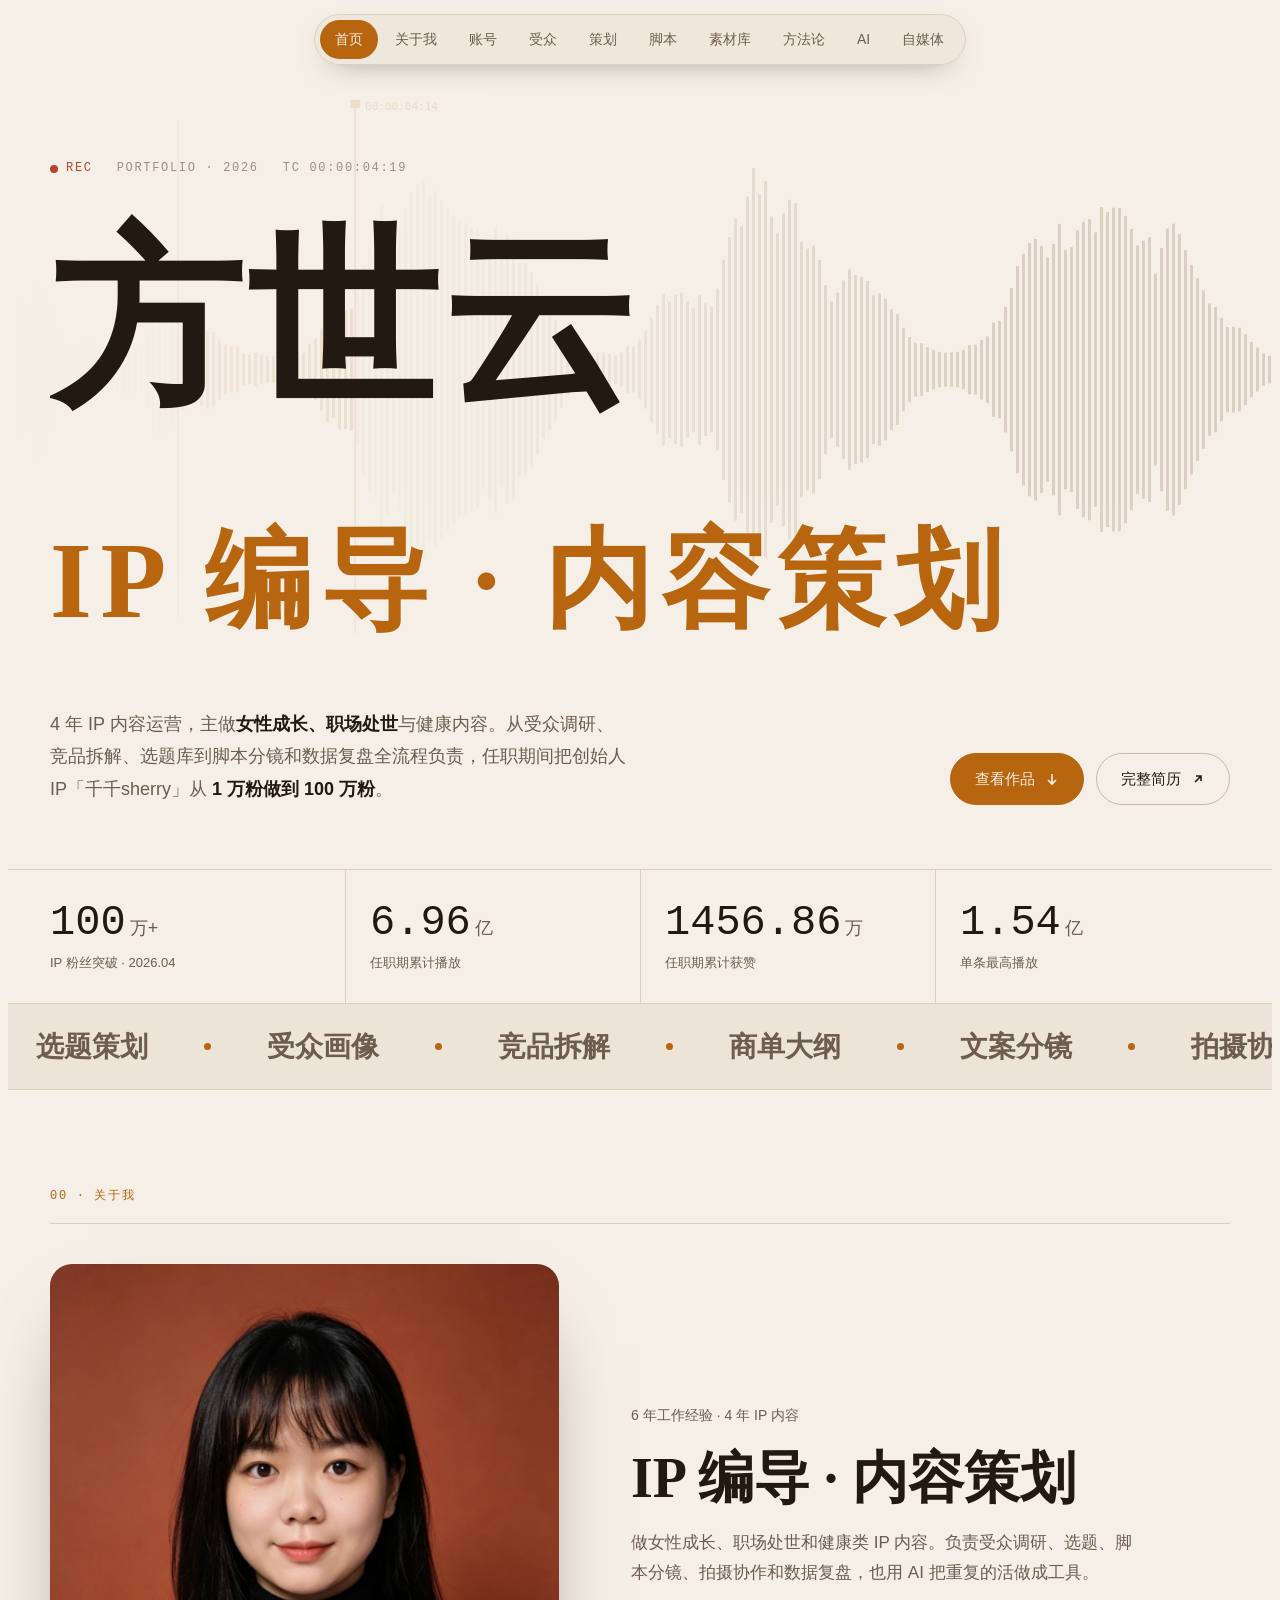
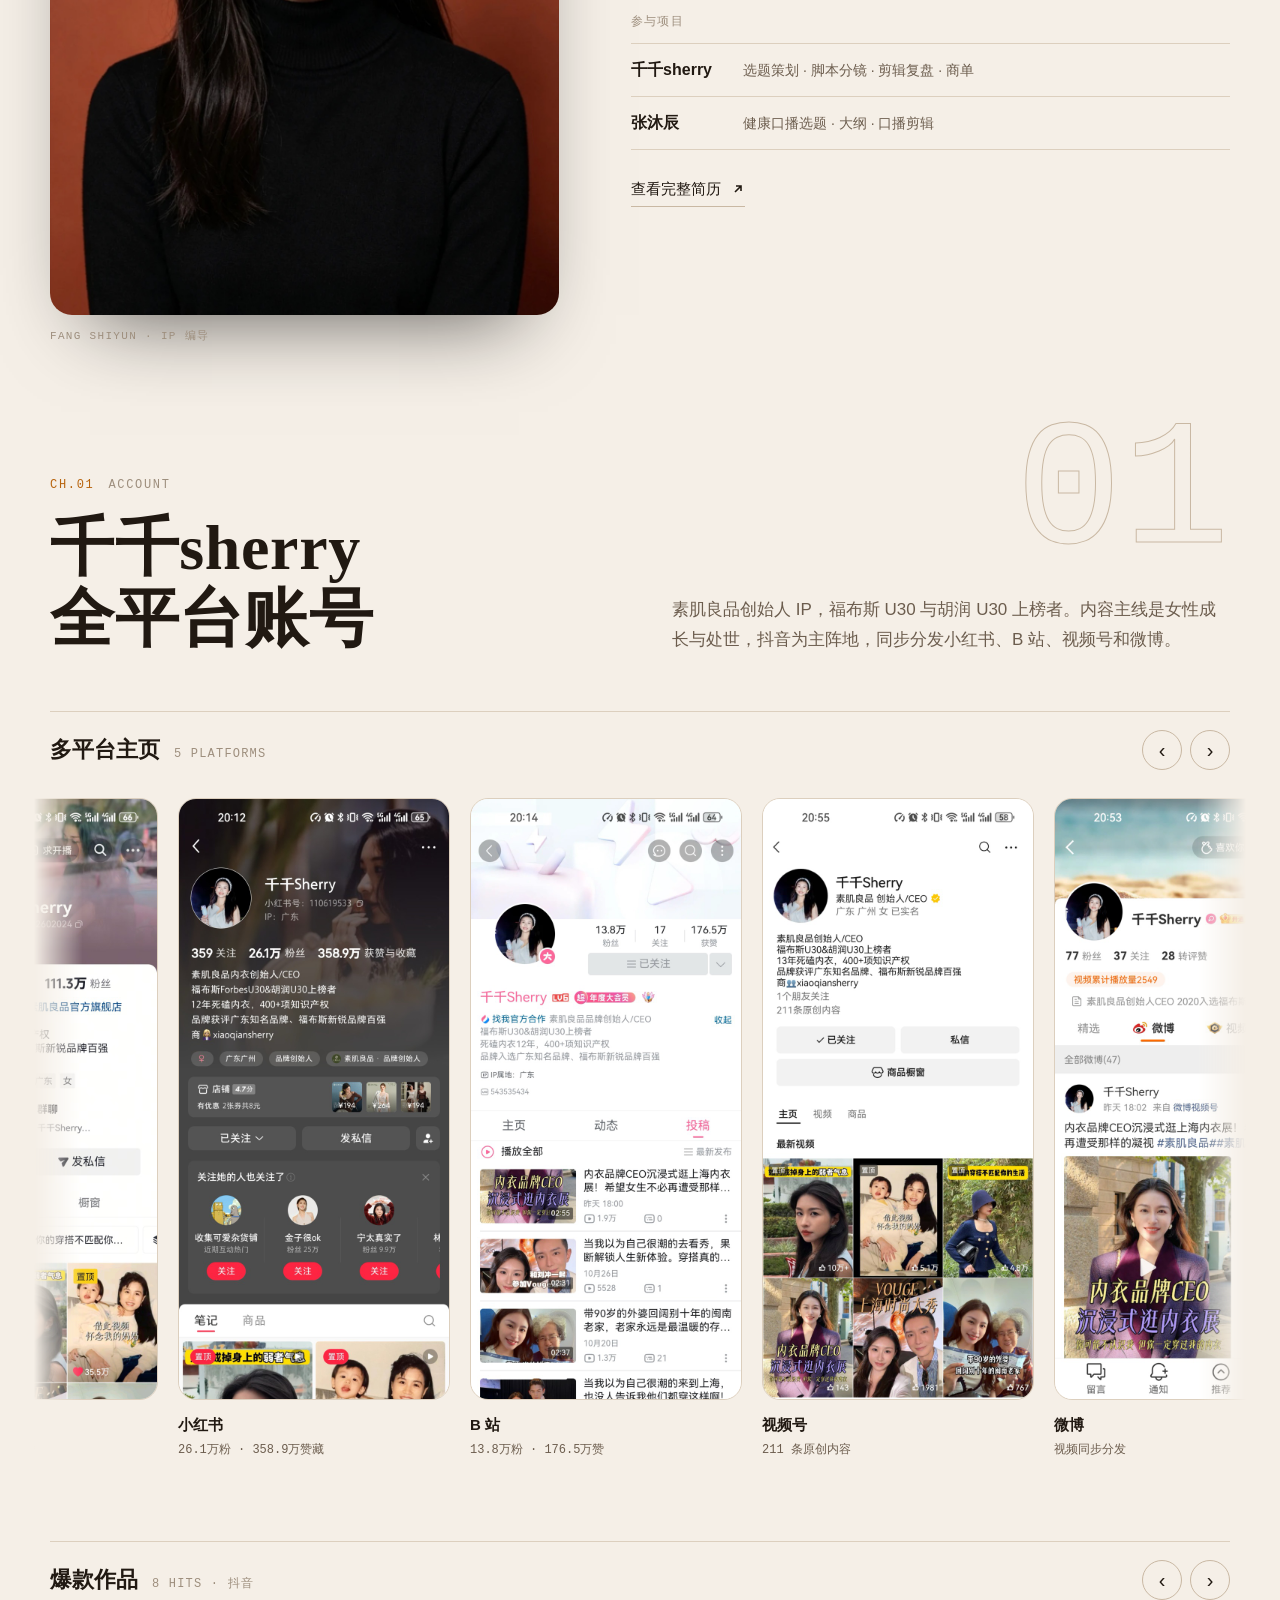
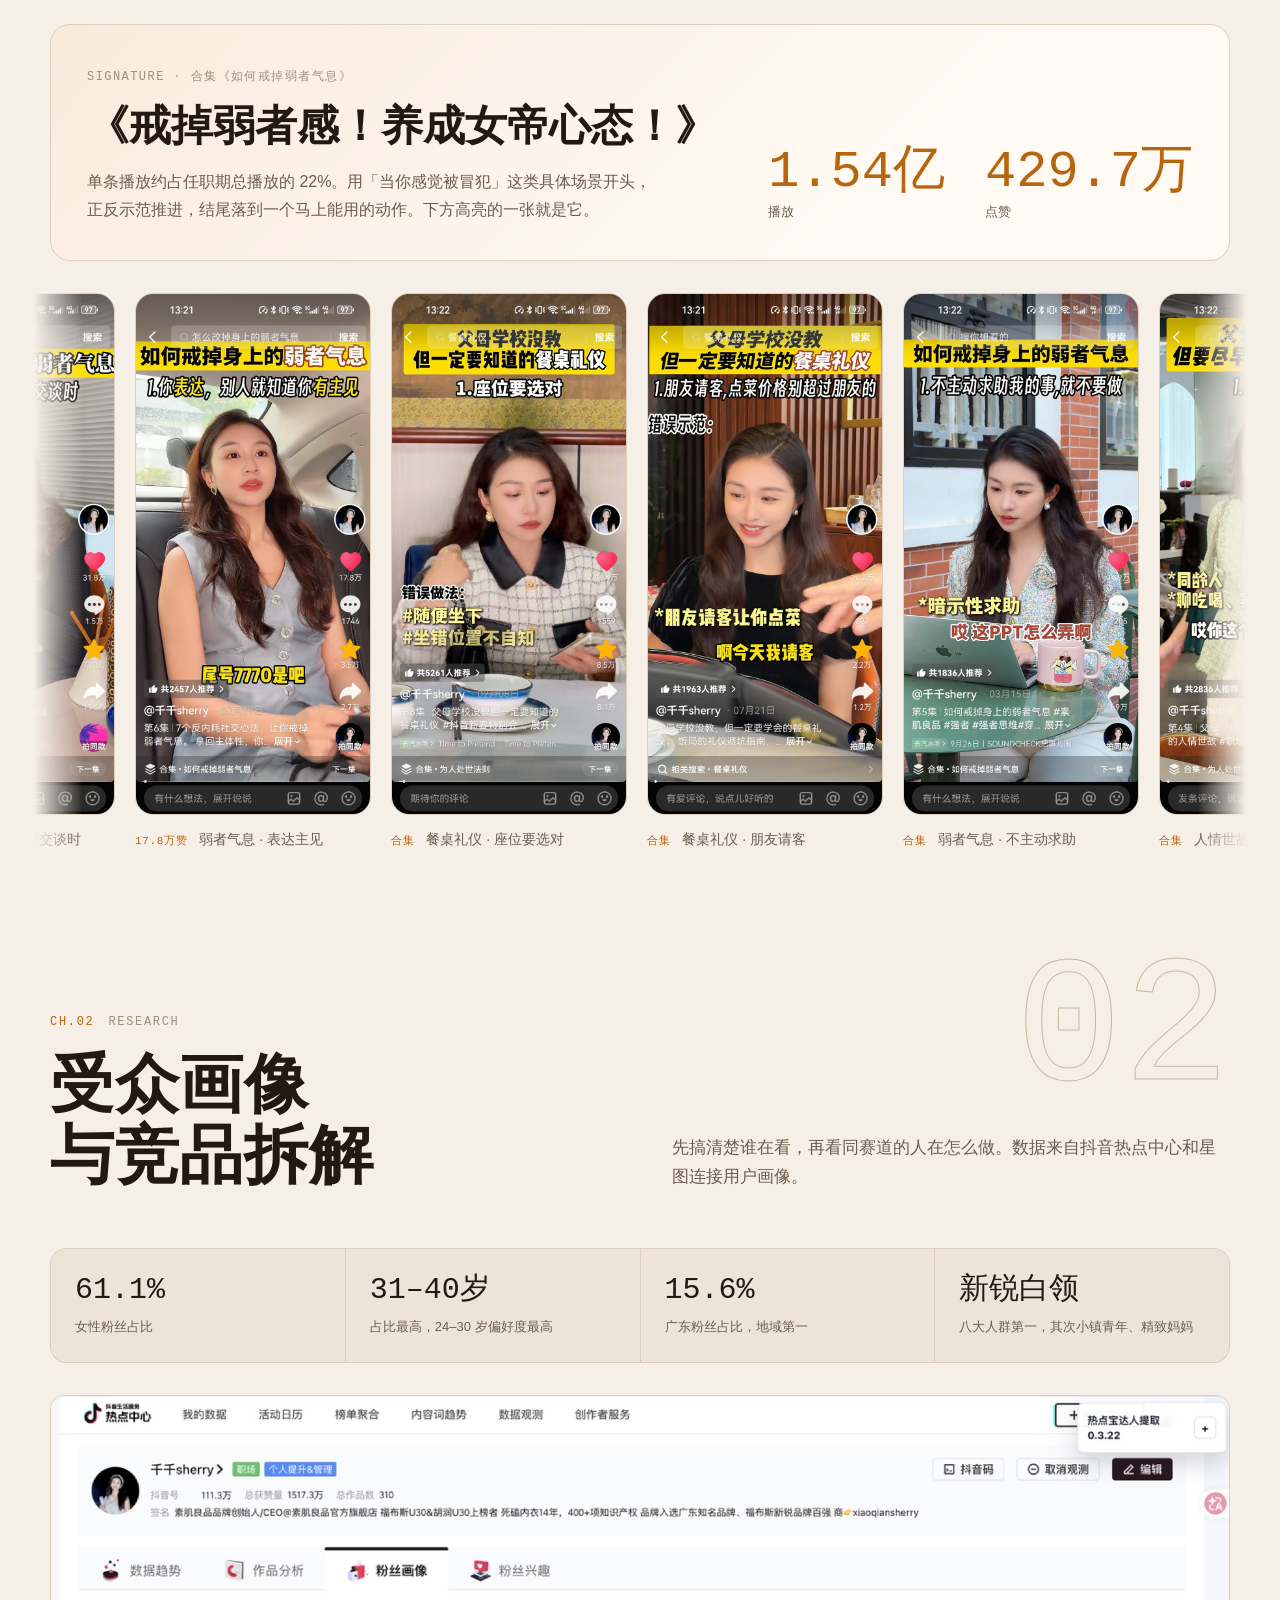
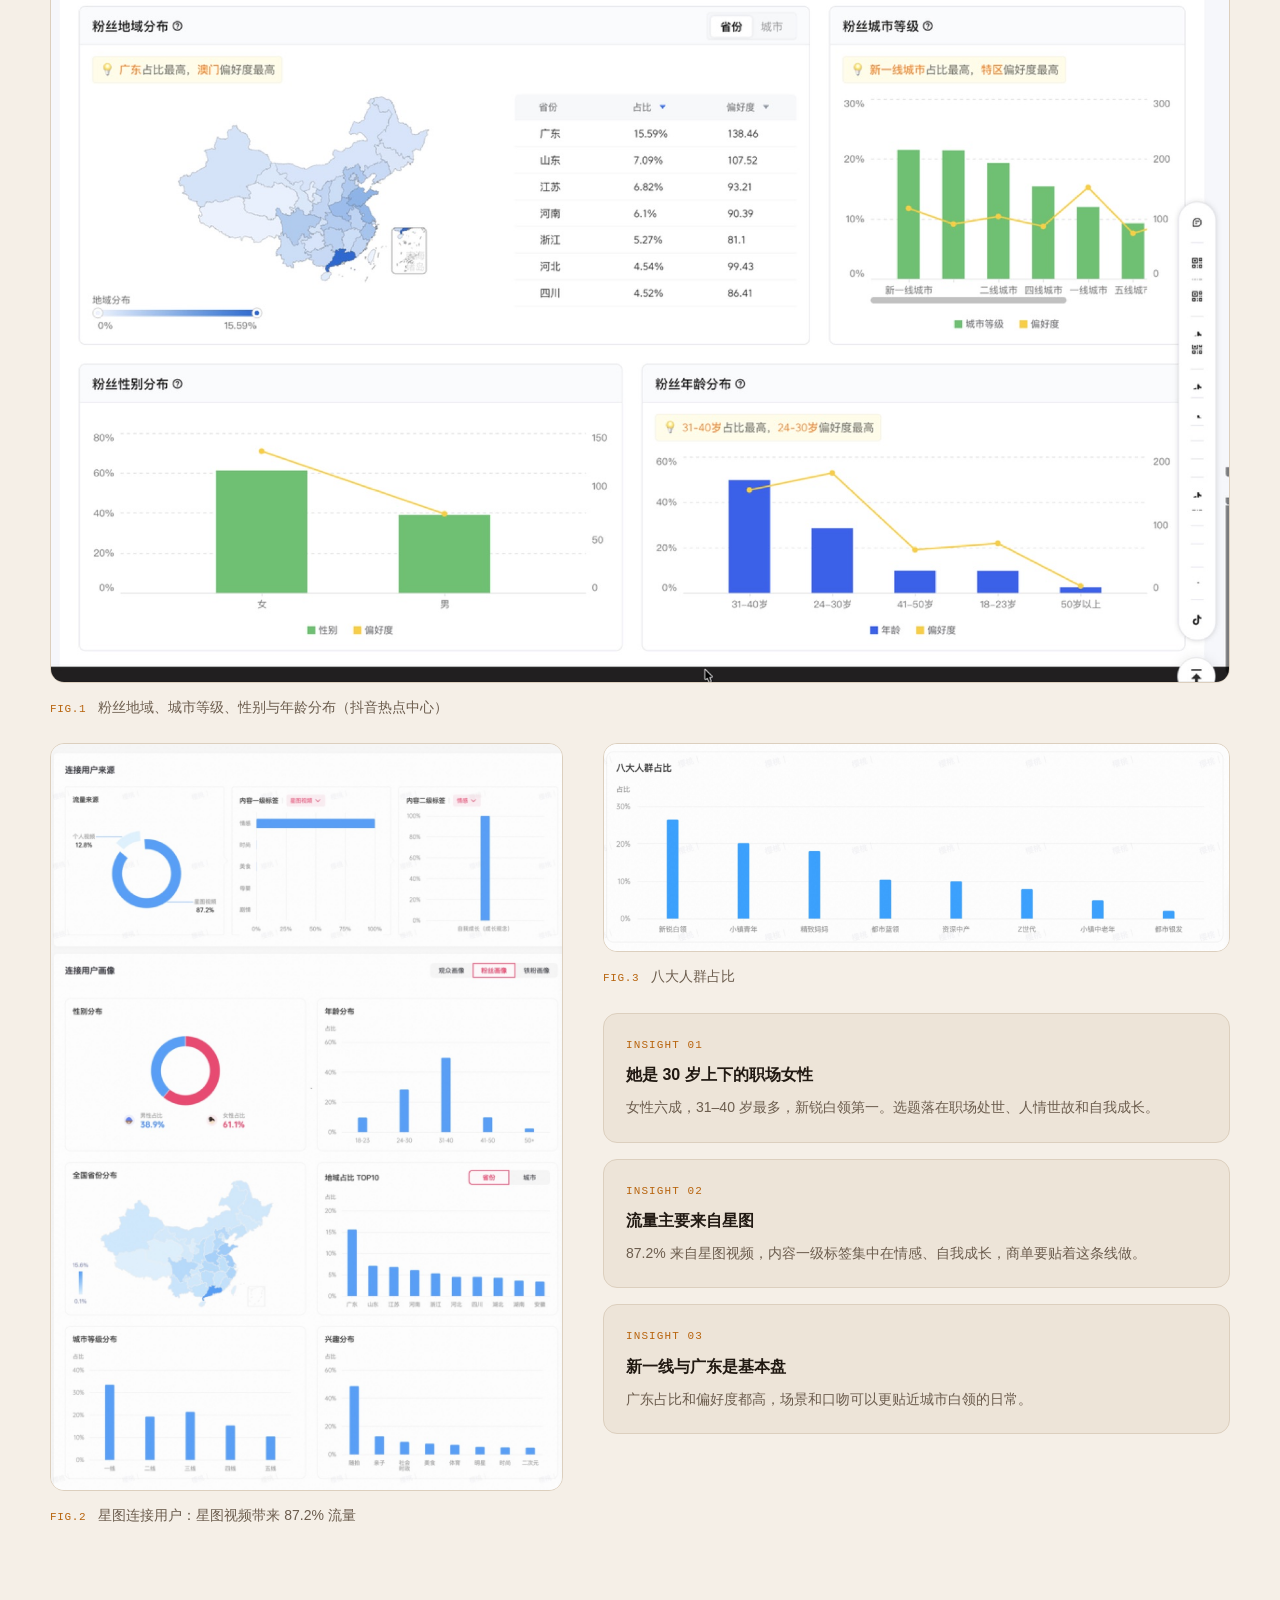
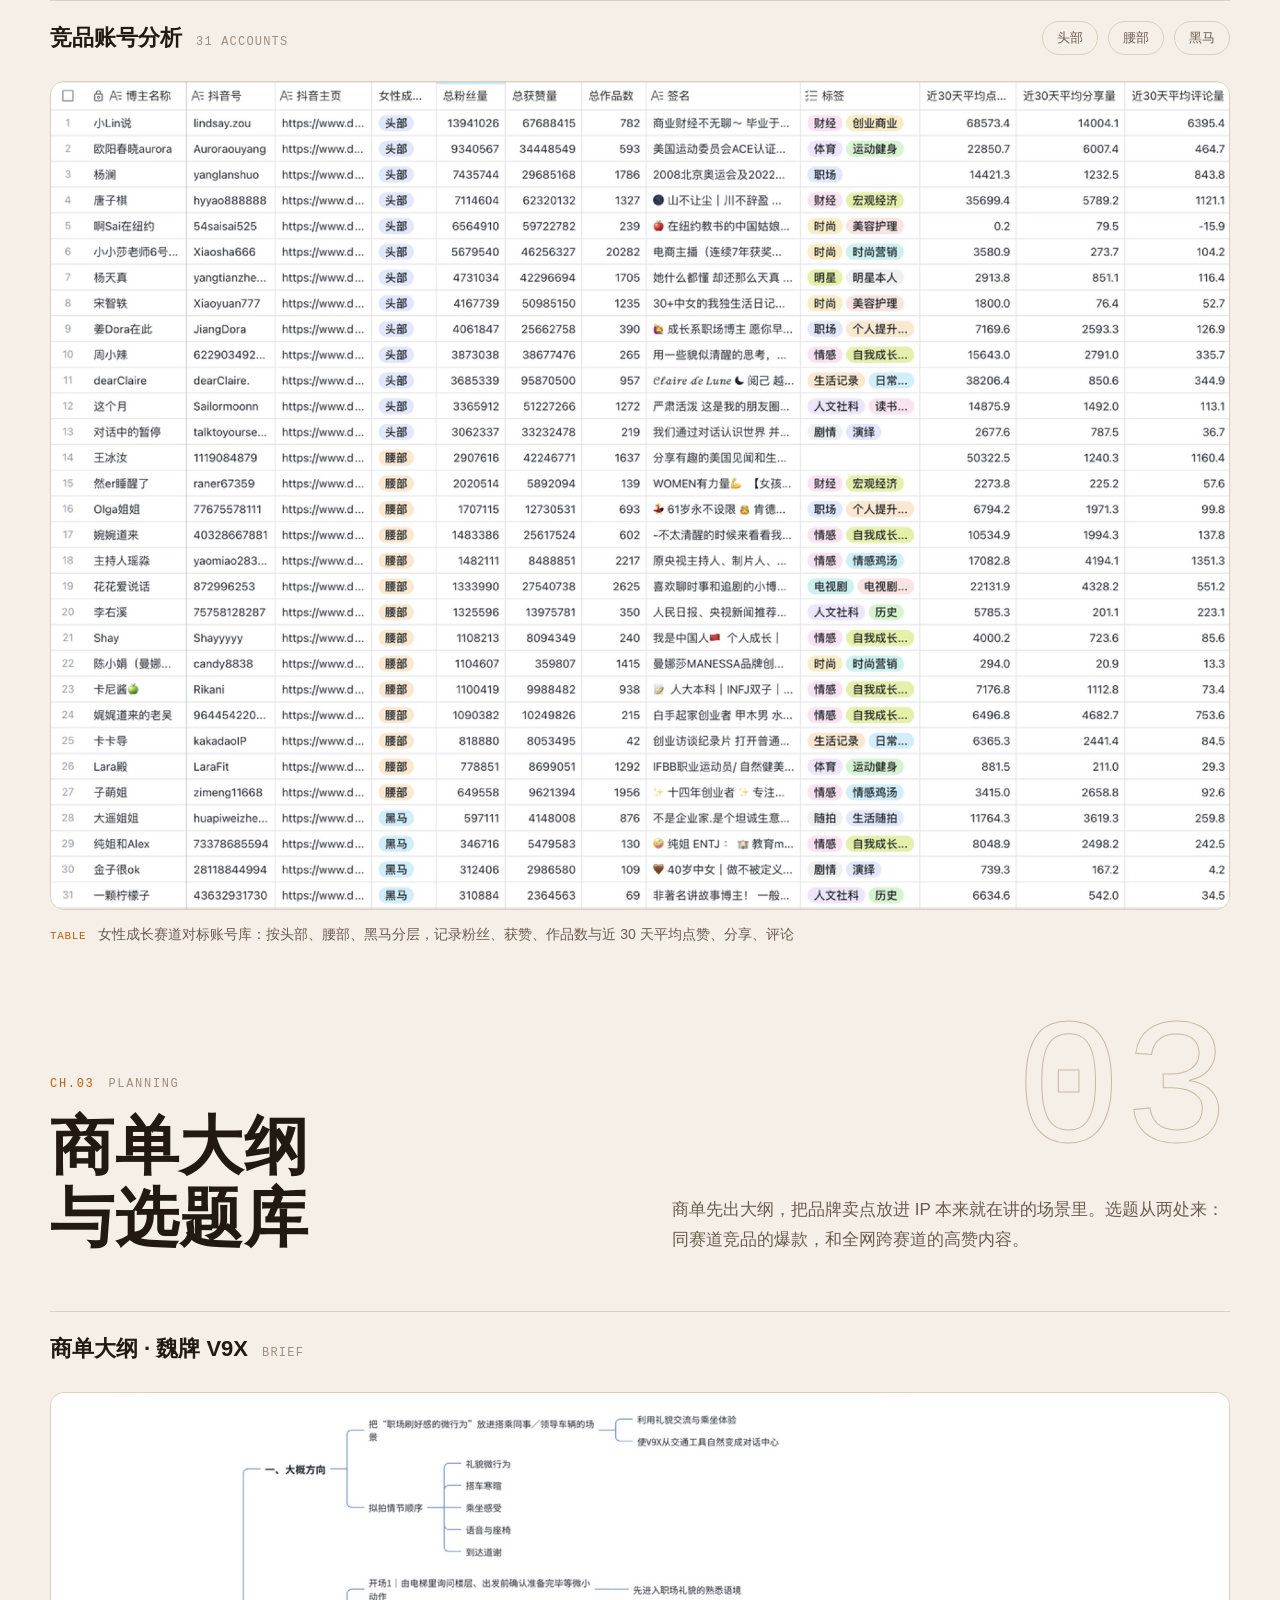
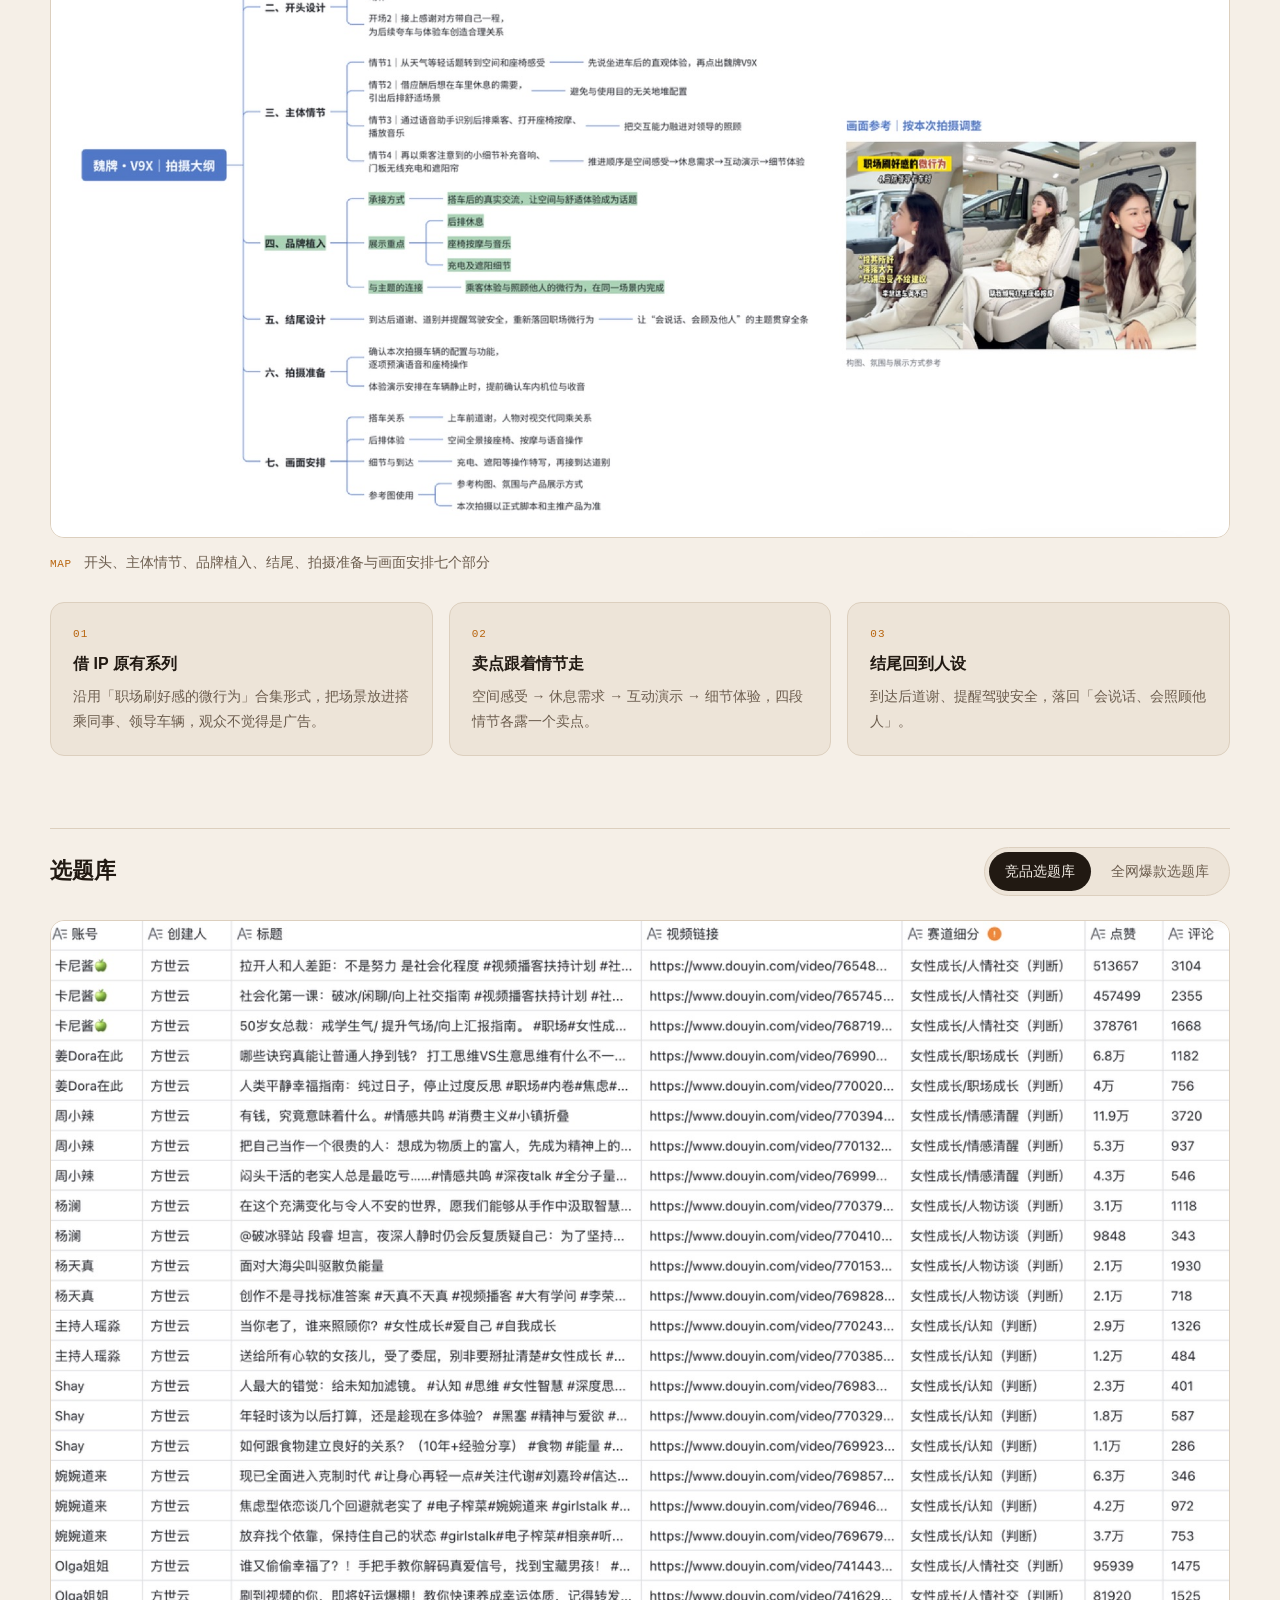
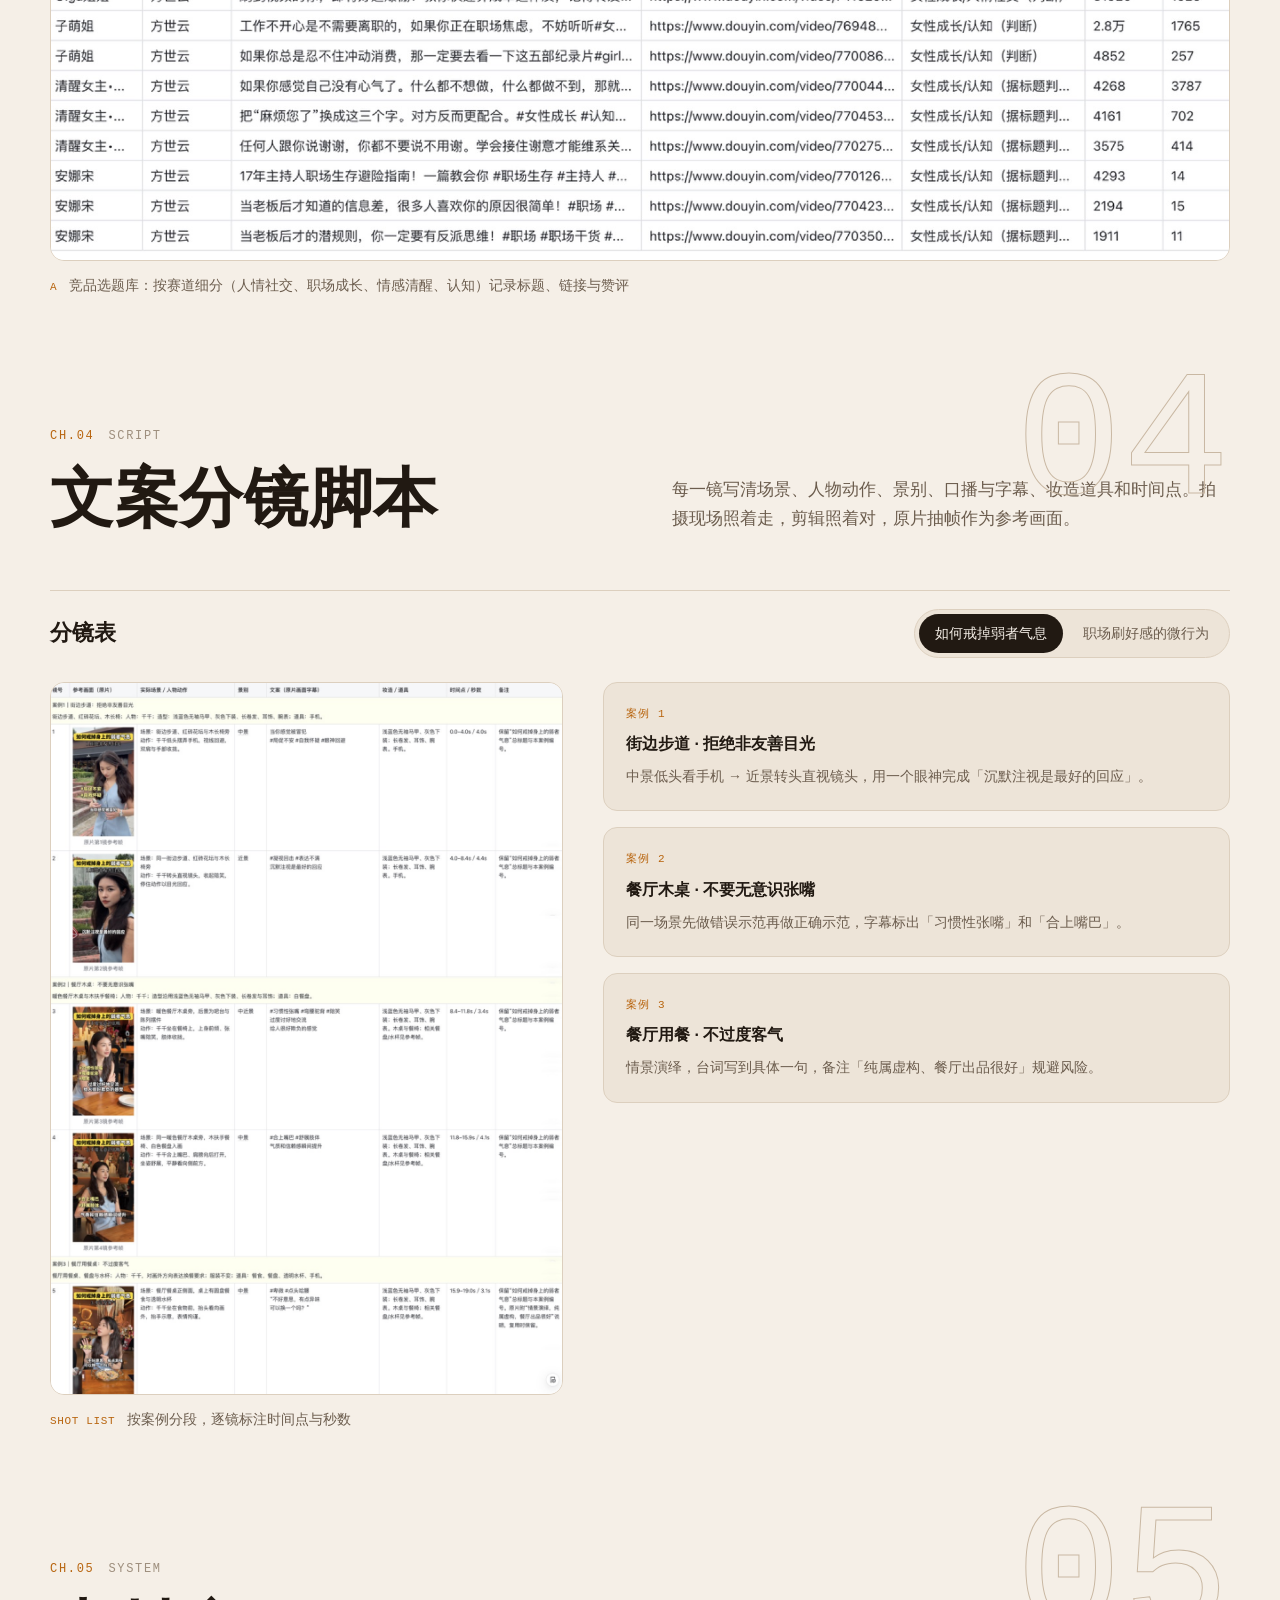
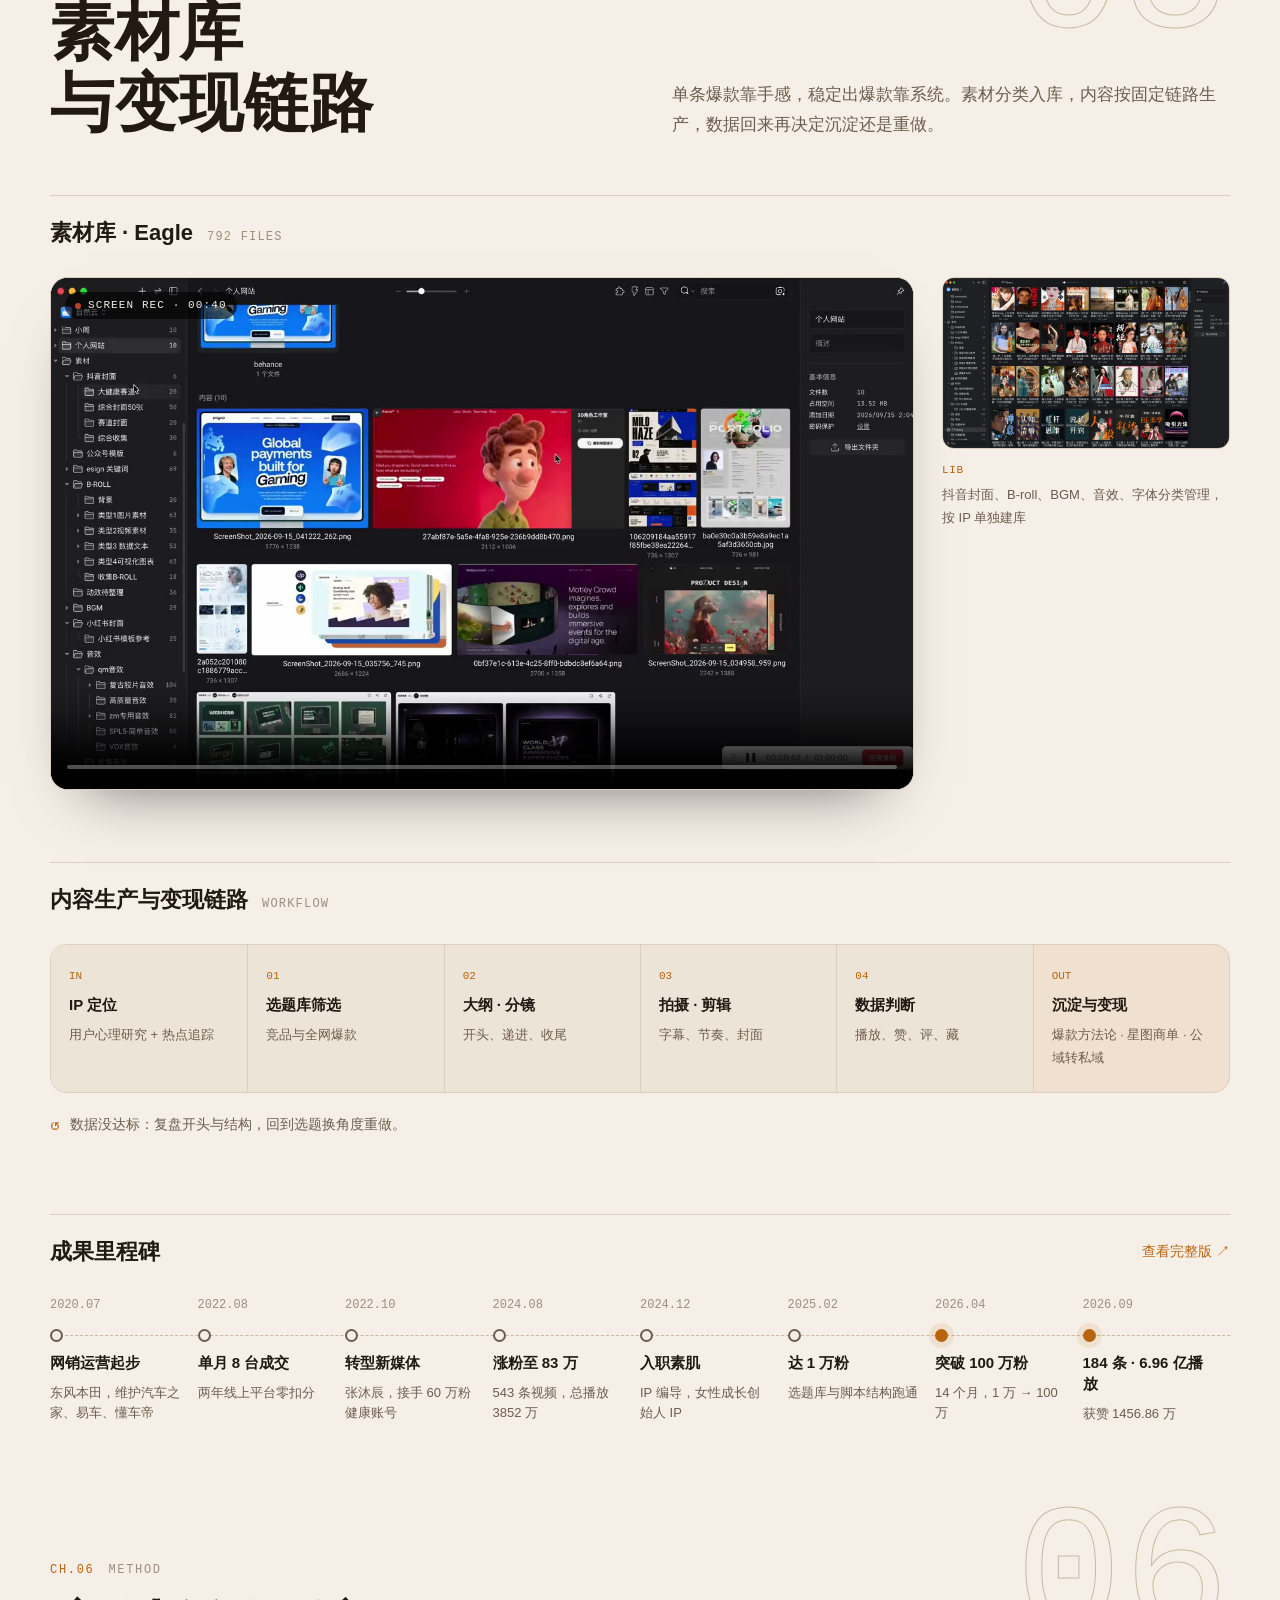
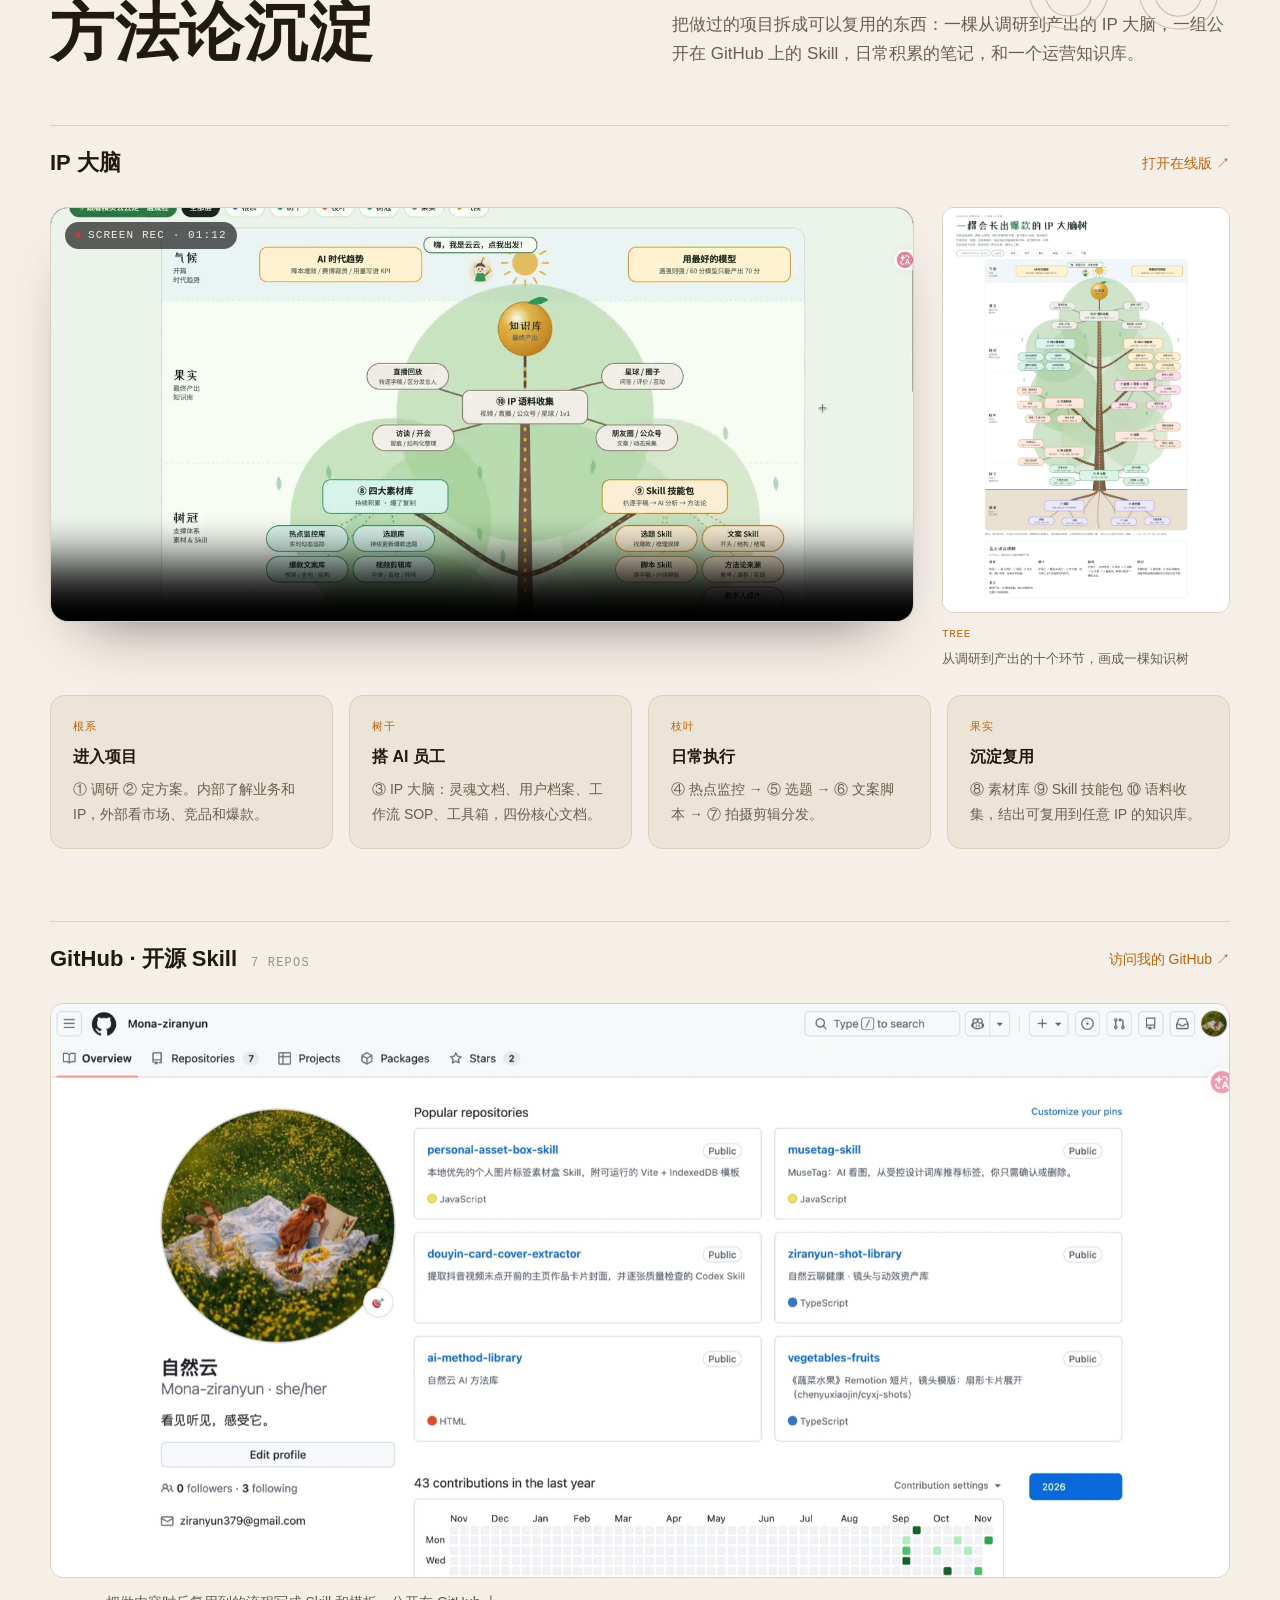
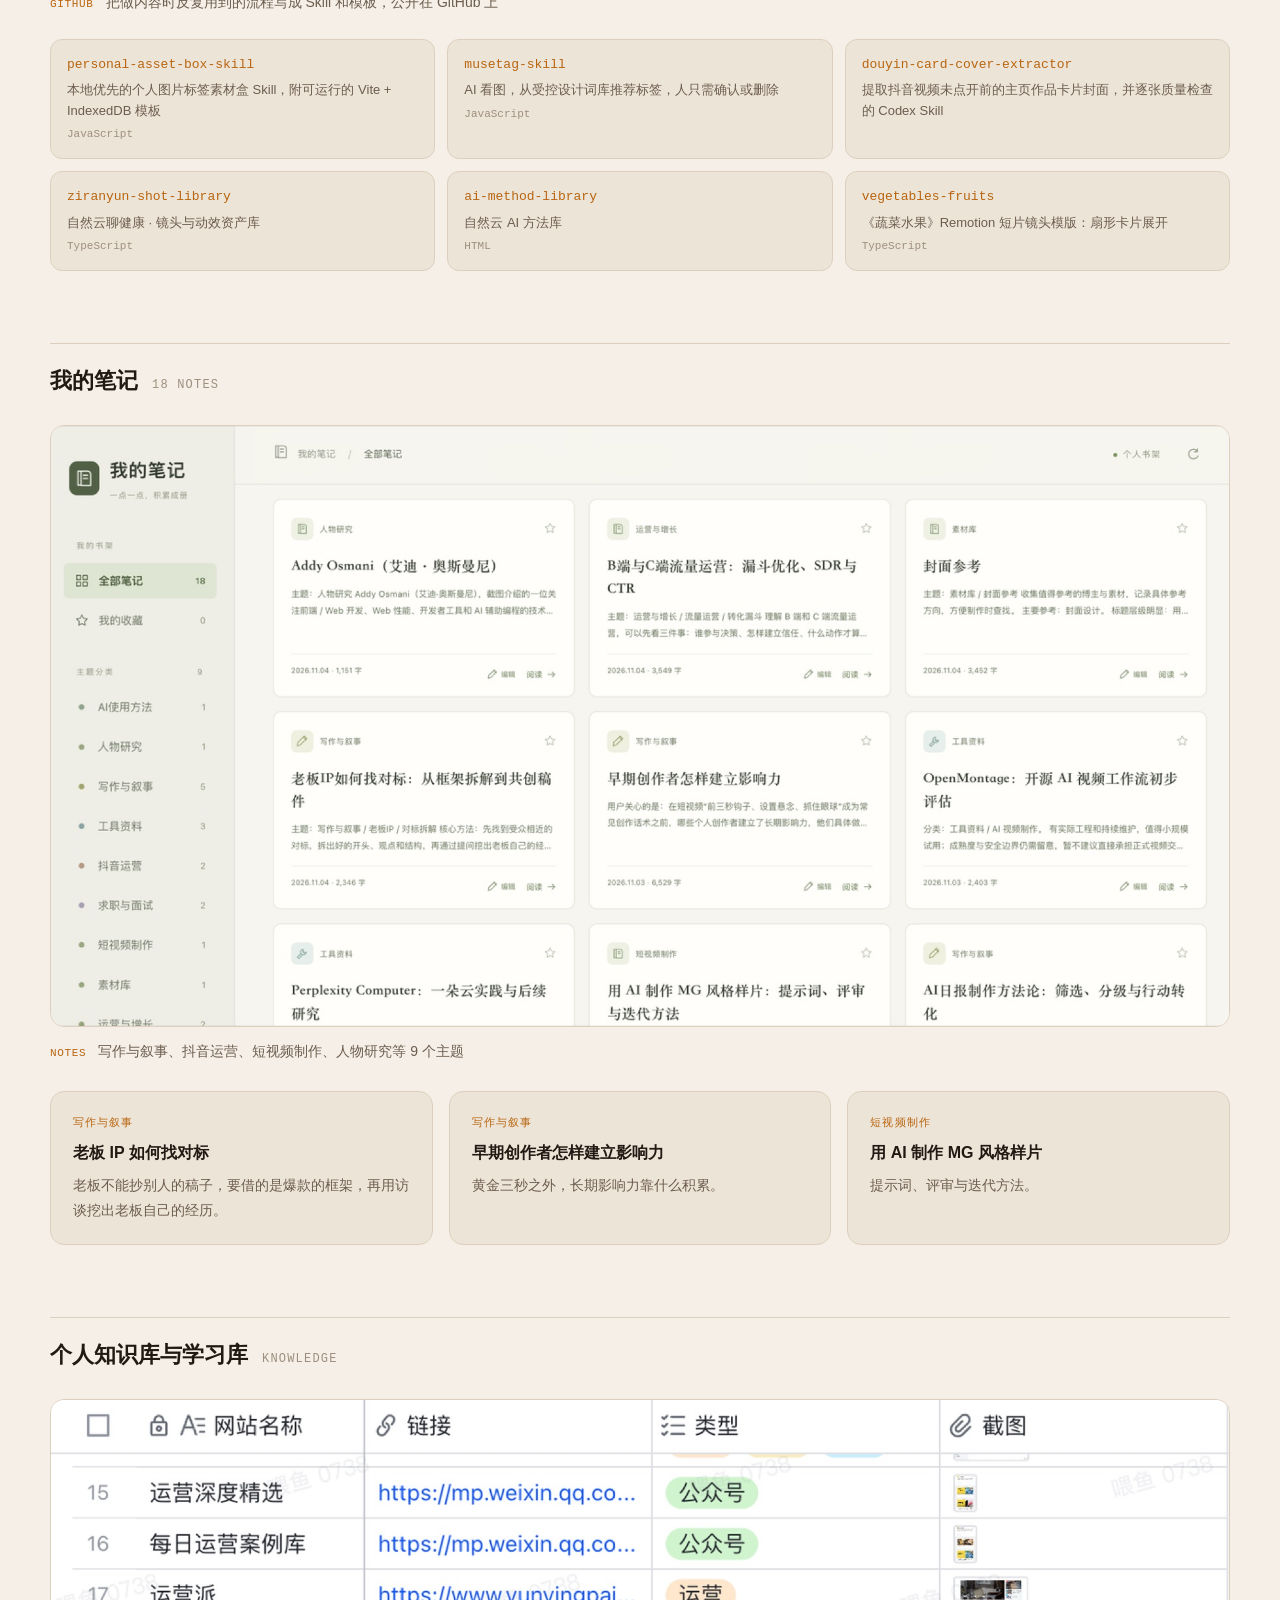
==== commit 086e8b2c: "关于 AI 新增 AI 软件应用：Grok Bot 录屏 + 四款软件截图与图标 Co-Authored-By: Claude Opus 5.5 <noreply@anthropic.com>" ====
--- a/index.html
+++ b/index.html
@@ -176,6 +176,17 @@
 .reel-track.mix .shot a.cover::after{content:"打开 ↗";position:absolute;right:10px;bottom:10px;font-size:12px;padding:4px 10px;border-radius:999px;background:rgba(0,0,0,.6);color:#f4ece2;opacity:0;transition:opacity .25s}
 .reel-track.mix .shot a.cover:hover::after{opacity:1}
 .reel.drag a{pointer-events:none}
+.rec-grid.apps{grid-template-columns:minmax(0,3fr) minmax(0,2fr);align-items:start}
+.player-col{display:flex;flex-direction:column;gap:12px;min-width:0}
+.app-grid{display:grid;grid-template-columns:repeat(2,minmax(0,1fr));gap:16px 14px}
+.app-grid .shot button{aspect-ratio:3/2;display:flex;align-items:center;justify-content:center;border-radius:10px}
+.app-grid .shot button img{width:100%;height:100%;object-fit:contain}
+.app-grid .shot figcaption{flex-direction:column;gap:2px;font-size:12px}
+.app-name{display:inline-flex;align-items:center;gap:8px;color:var(--ink);font-size:14px}
+.app-name img{width:22px;height:22px;border-radius:5px;flex:none}
+.app-cap{display:flex;gap:12px;align-items:center;flex-wrap:wrap;font-size:14px;color:var(--muted);margin:0}
+.app-desc{color:var(--muted)}
+@media (max-width:760px){.rec-grid.apps{grid-template-columns:1fr}}
 .works-row{display:grid;grid-template-columns:repeat(4,minmax(0,1fr));gap:20px}
 .works-row .shot a.cover{display:block;border-radius:14px;overflow:hidden;border:1px solid var(--line);background:var(--panel);position:relative}
 .works-row .shot a.cover img{display:block;width:100%;height:auto;transition:transform .6s cubic-bezier(.2,.8,.2,1)}
@@ -742,10 +753,29 @@
       <div class="ch-head rv">
         <span class="ch-num" aria-hidden="true">07</span>
         <div><div class="ch-tag">CH.07<span>AI</span></div><h2>关于 AI</h2></div>
-        <p>用 Claude Code 和 Codex 把重复的活交给工具：抓数据、拆爆款、写分镜、做封面。下面是我的视频制作技能库，以及顺手做的几个小工具。</p>
-      </div>
-
-      <div class="sub first"><h3>AI 视频制作 Skill <span class="mono">OBSIDIAN</span></h3></div>
+        <p>用 Claude Code 和 Codex 把重复的活交给工具：抓数据、拆爆款、写分镜、做封面。下面是我日常在用的 AI 软件、视频制作技能库，以及顺手做的几个小工具。</p>
+      </div>
+
+      <div class="sub first"><h3>AI 软件应用 <span class="mono">5 APPS</span></h3></div>
+      <div class="rec-grid apps rv">
+        <div class="player-col">
+          <div class="player"><span class="vlabel">SCREEN REC · 01:14</span>
+            <video src="assets/video/grokbot.mp4" poster="assets/video/grokbot.jpg" controls muted playsinline preload="metadata"></video></div>
+          <p class="app-cap"><span class="app-name"><img src="assets/icons/grokbot.png" alt="" width="28" height="28"><b>Grok Bot</b></span><span class="app-desc">用 Grok Bot 做视频的全过程录屏</span></p>
+        </div>
+        <div class="app-grid" data-gallery>
+            <figure class="shot"><button type="button"><img src="assets/web/app-1.jpg" alt="Codex 定时任务生成的 AI 早报" loading="lazy" width="1800" height="1068"></button>
+              <figcaption><span class="app-name"><img src="assets/icons/codex.png" alt="" width="28" height="28"><b>Codex</b></span><span class="app-desc">AIHOT 每日早报、晚报定时任务</span></figcaption></figure>
+            <figure class="shot"><button type="button"><img src="assets/web/app-2.jpg" alt="Claude Code 每日使用总结" loading="lazy" width="1800" height="1065"></button>
+              <figcaption><span class="app-name"><img src="assets/icons/claude.png" alt="" width="28" height="28"><b>Claude Code</b></span><span class="app-desc">每晚 23:59 自动写当天使用总结</span></figcaption></figure>
+            <figure class="shot"><button type="button"><img src="assets/web/app-3.jpg" alt="豆包工作 定时推送总结" loading="lazy" width="1800" height="1065"></button>
+              <figcaption><span class="app-name"><img src="assets/icons/doubao.png" alt="" width="28" height="28"><b>豆包工作</b></span><span class="app-desc">定时推送当天对话总结</span></figcaption></figure>
+            <figure class="shot"><button type="button"><img src="assets/web/app-4.jpg" alt="WorkBuddy AI 首页" loading="lazy" width="1800" height="1199"></button>
+              <figcaption><span class="app-name"><img src="assets/icons/workbuddy.png" alt="" width="28" height="28"><b>WorkBuddy AI</b></span><span class="app-desc">办公与开发任务助手</span></figcaption></figure>
+        </div>
+      </div>
+
+      <div class="sub"><h3>AI 视频制作 Skill <span class="mono">OBSIDIAN</span></h3></div>
       <div class="rec-grid rv">
         <div class="player"><span class="vlabel">SCREEN REC · 00:40</span>
           <video src="assets/video/skills.mp4" poster="assets/video/skills.jpg" controls muted playsinline preload="metadata"></video></div>
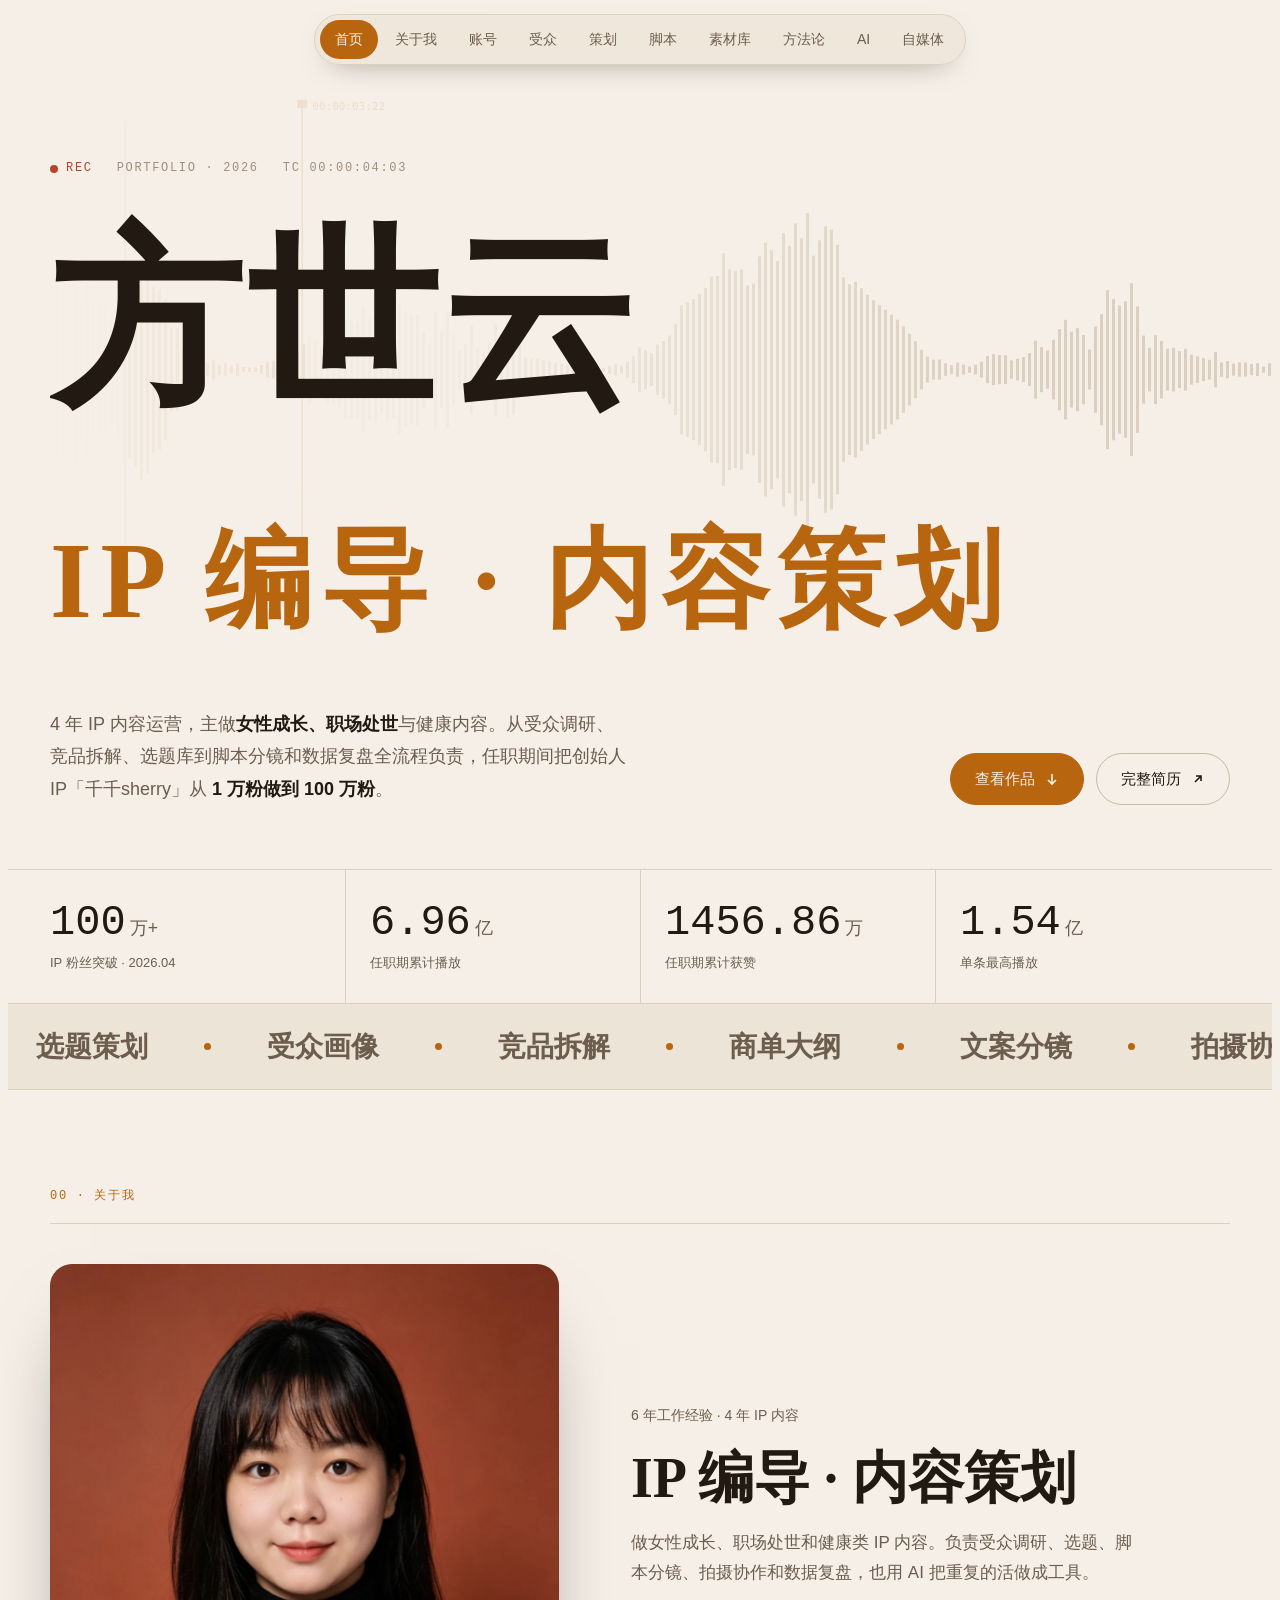
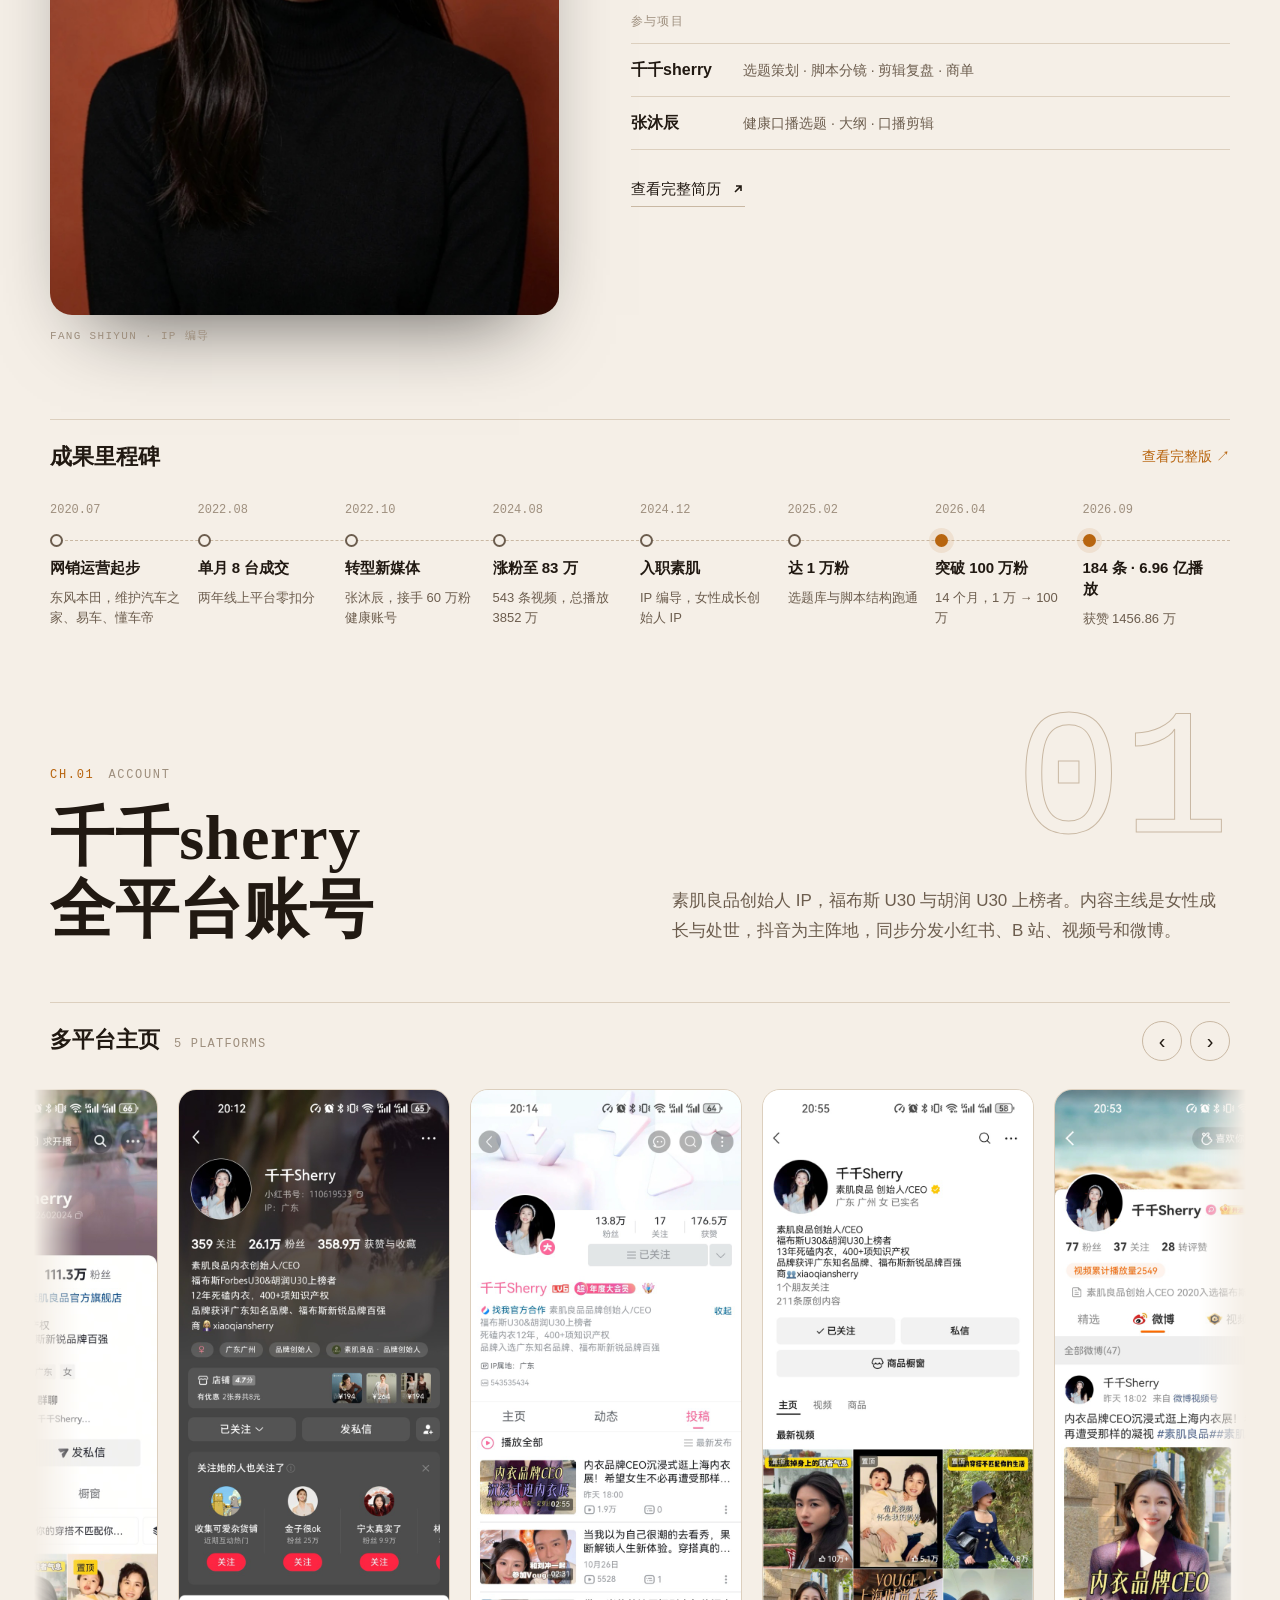
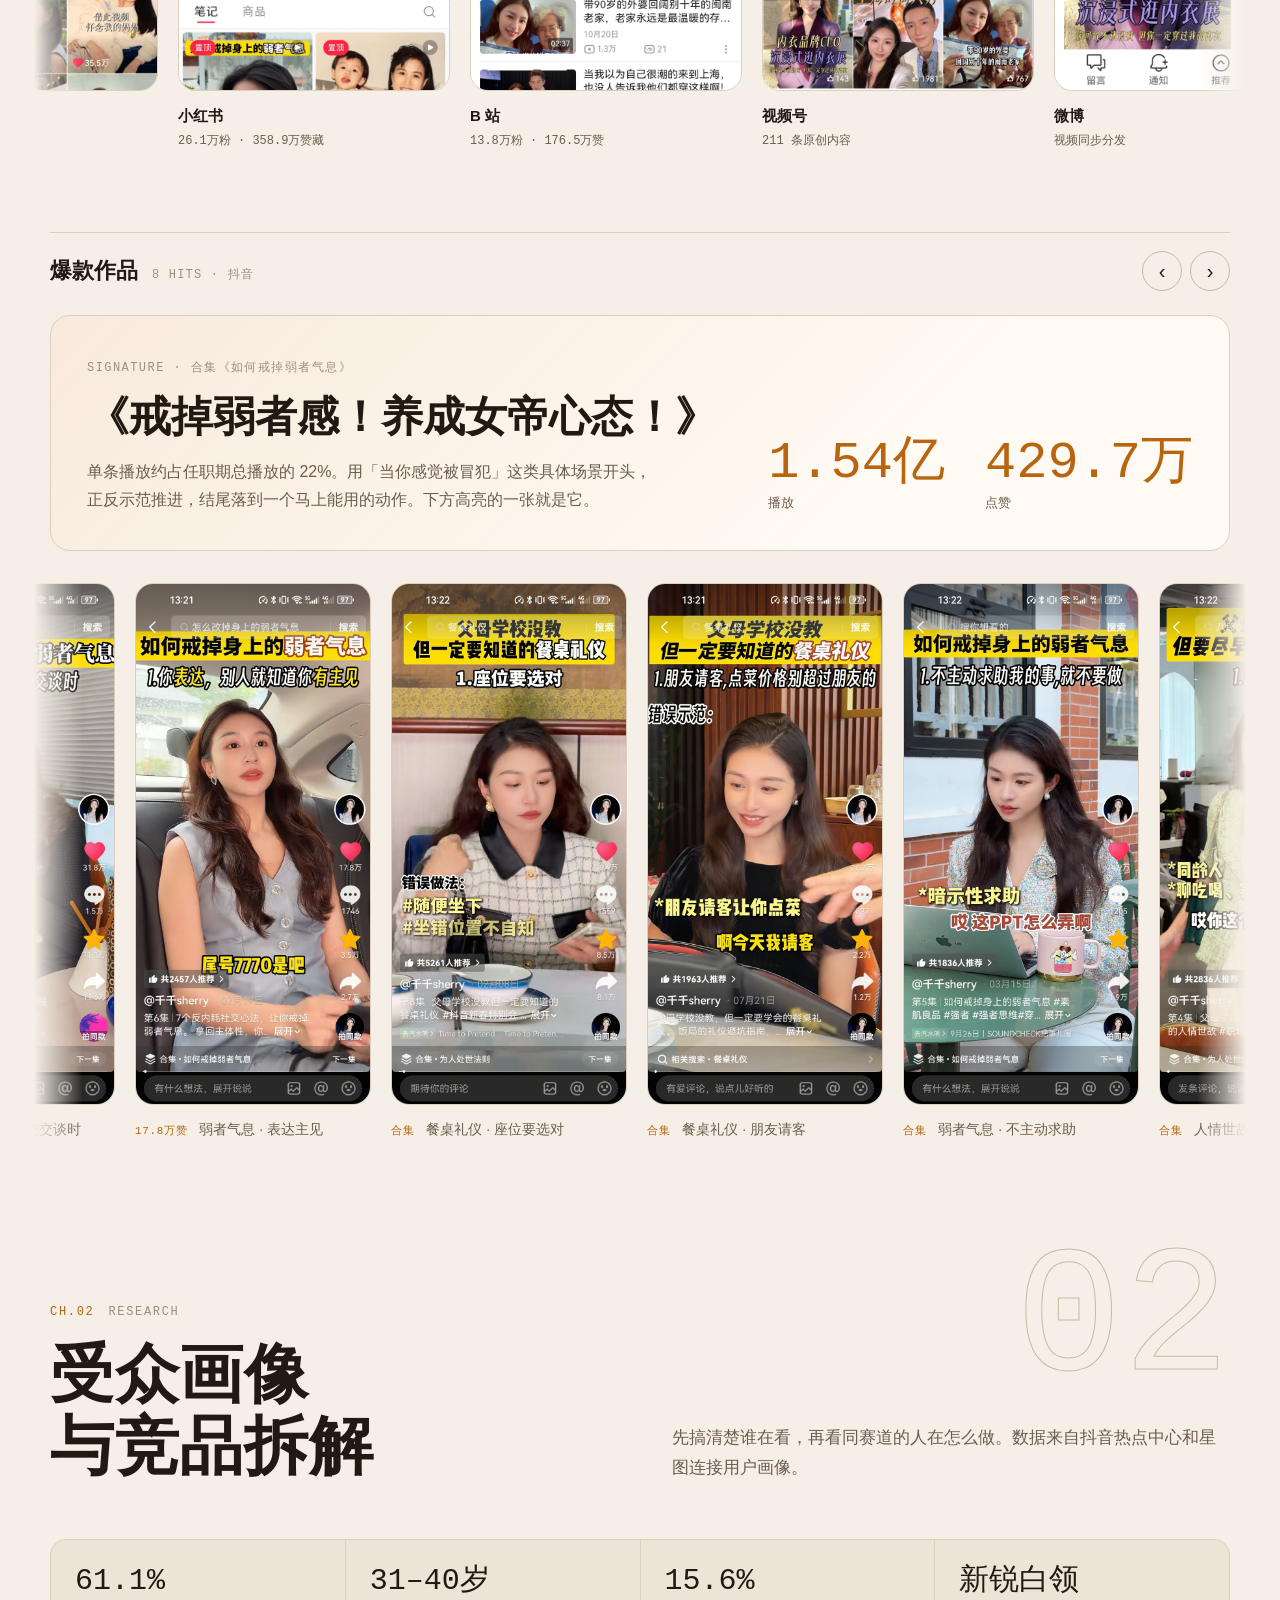
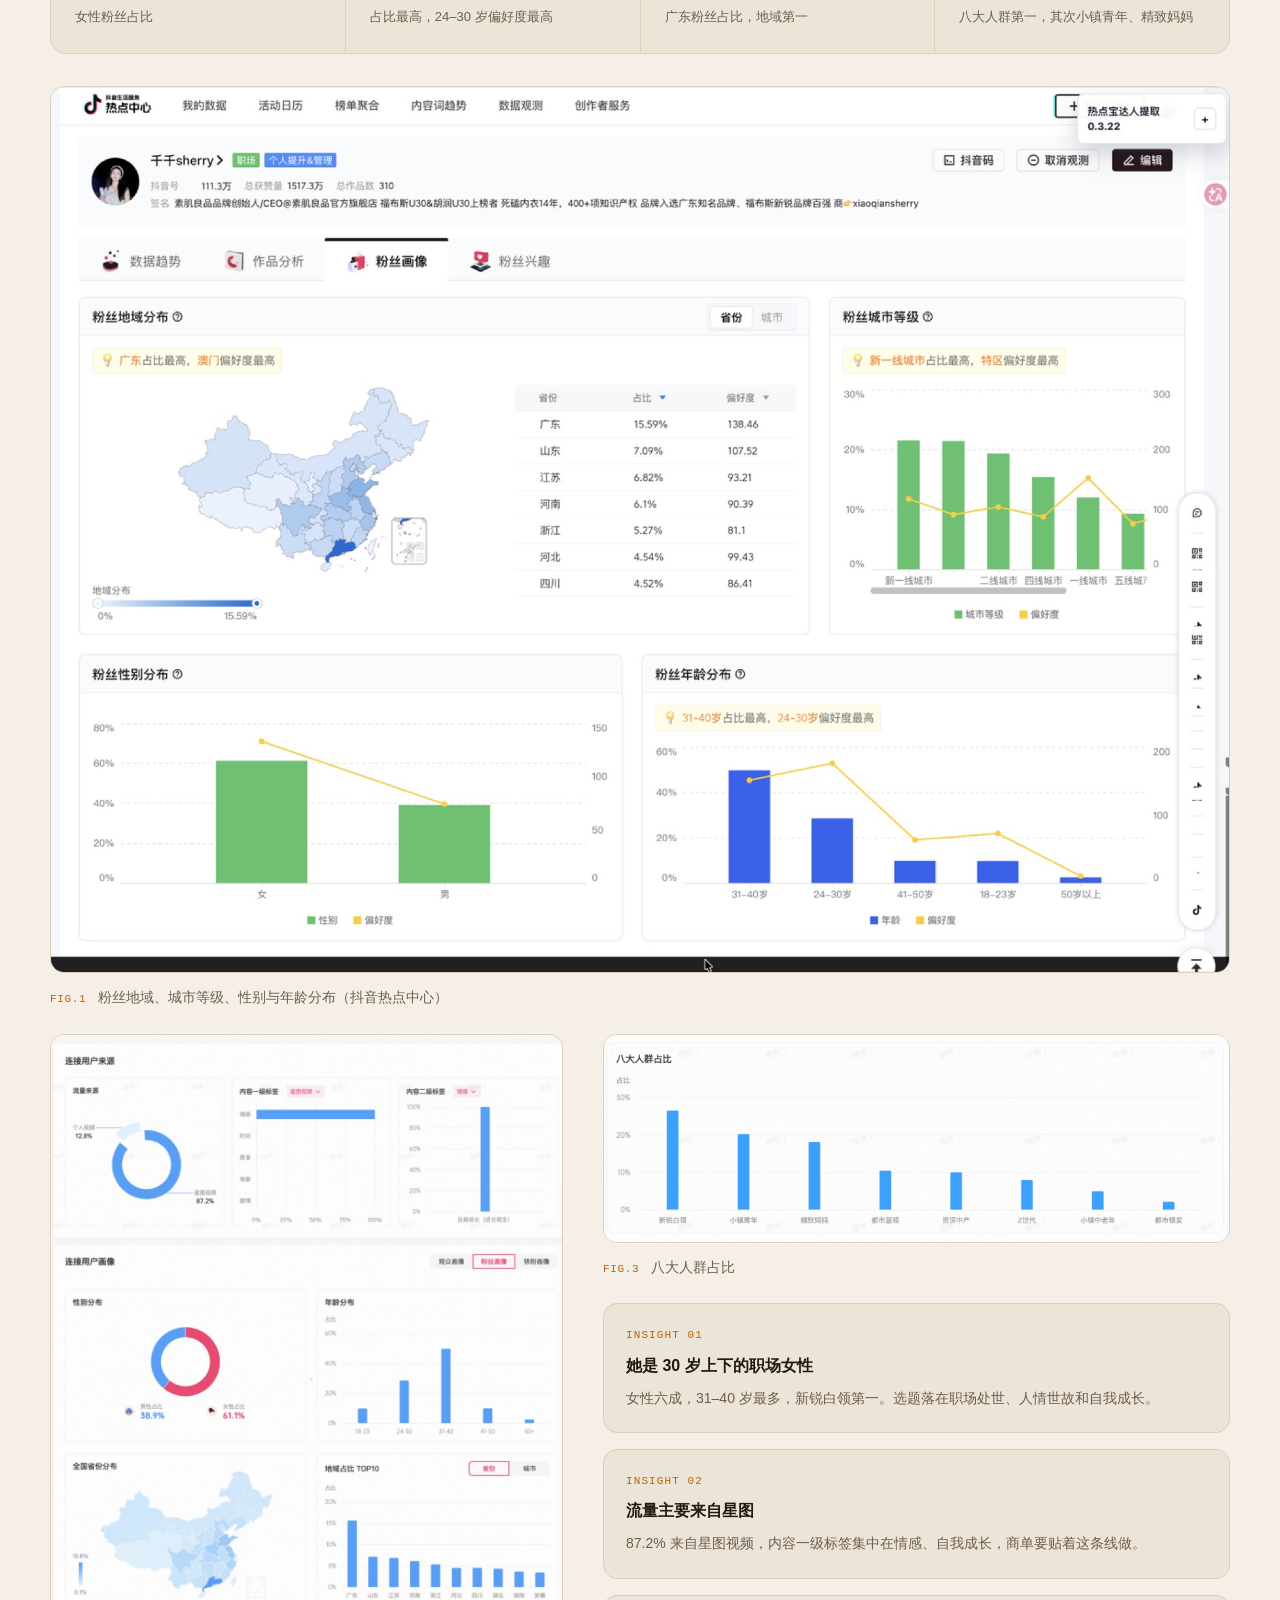
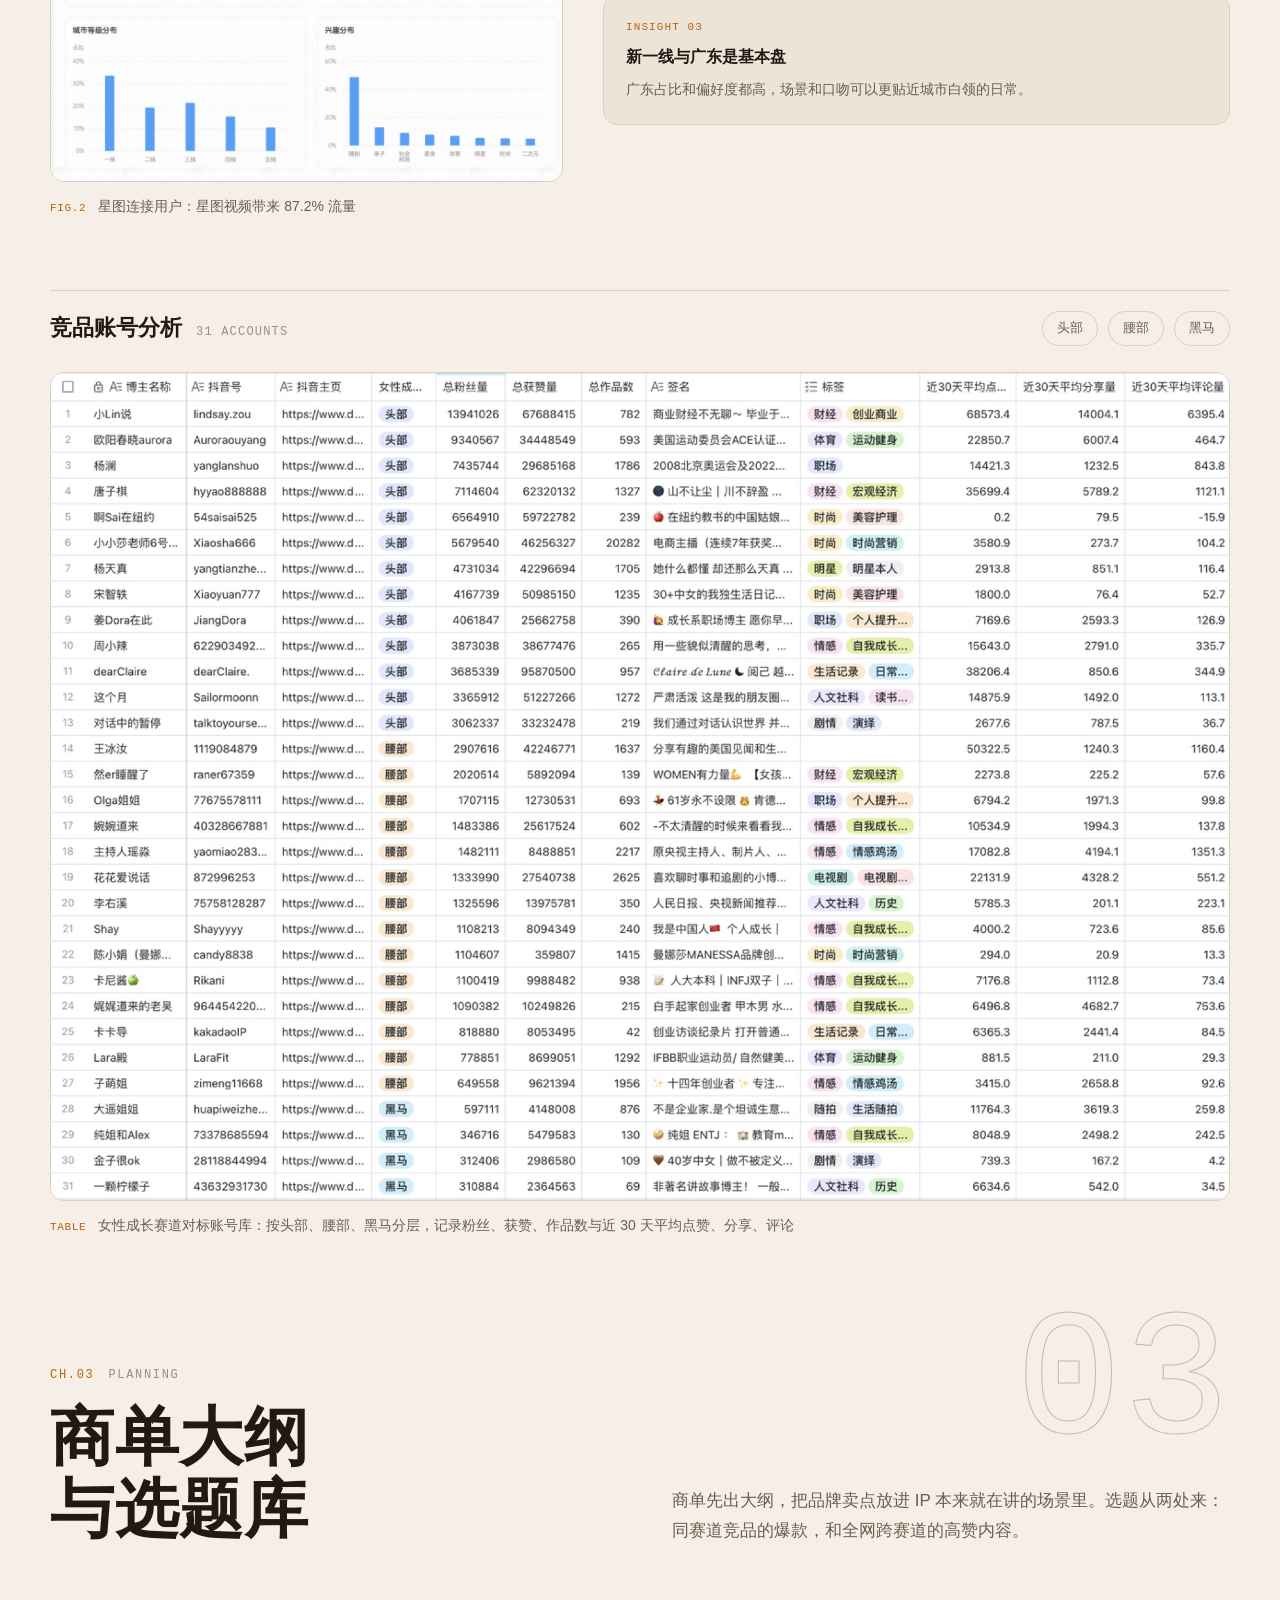
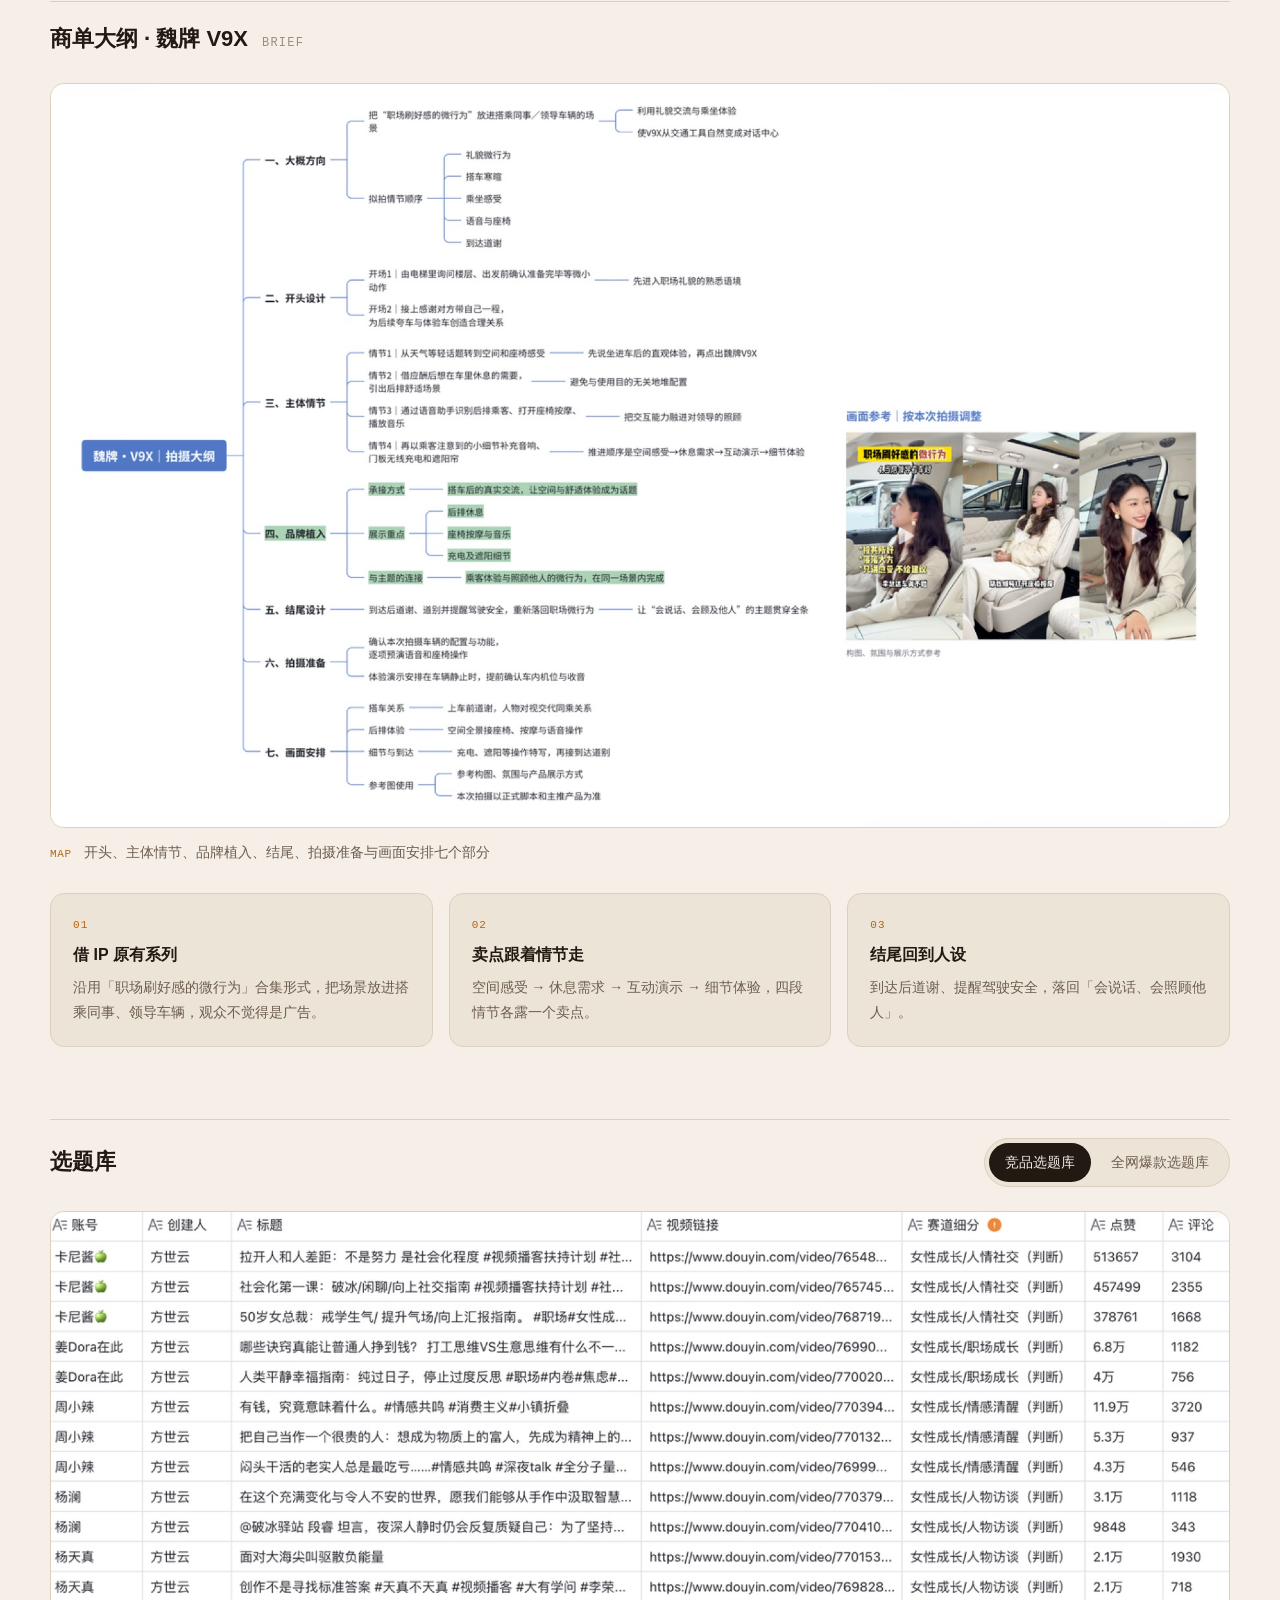
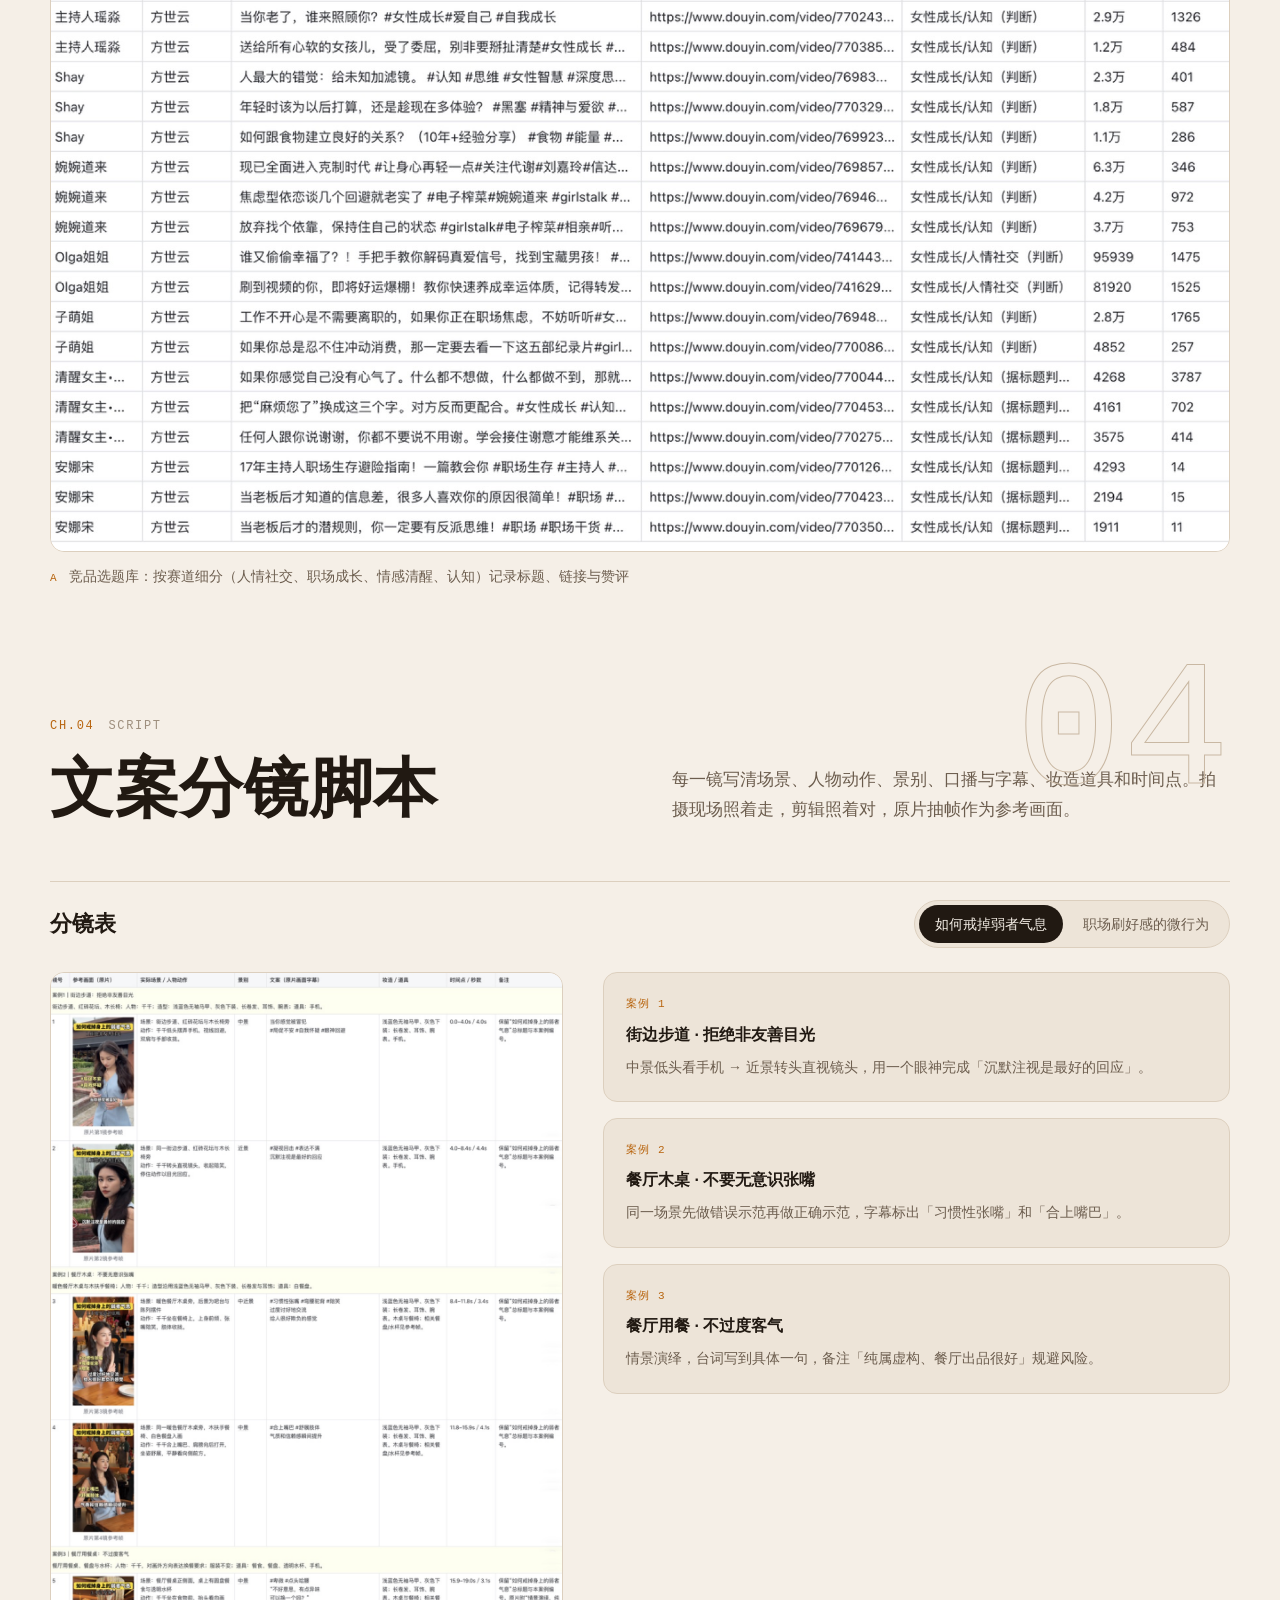
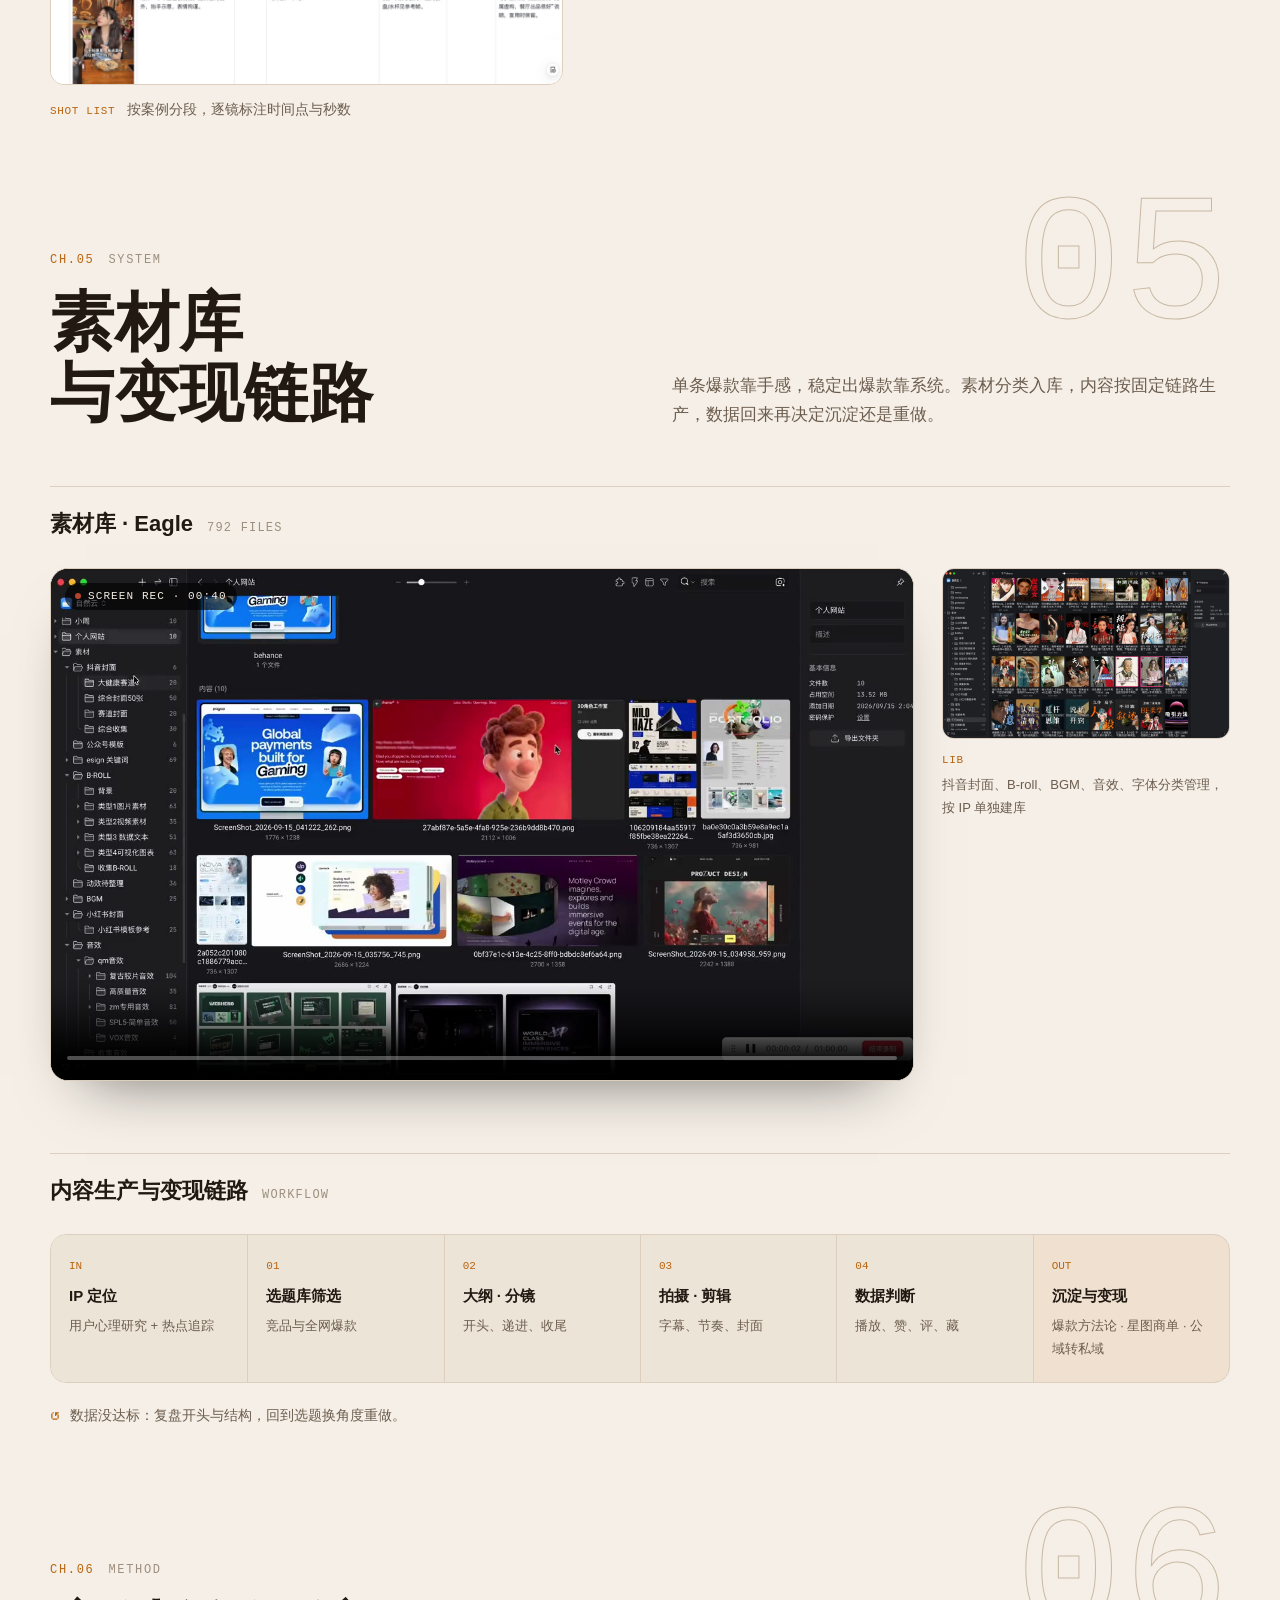
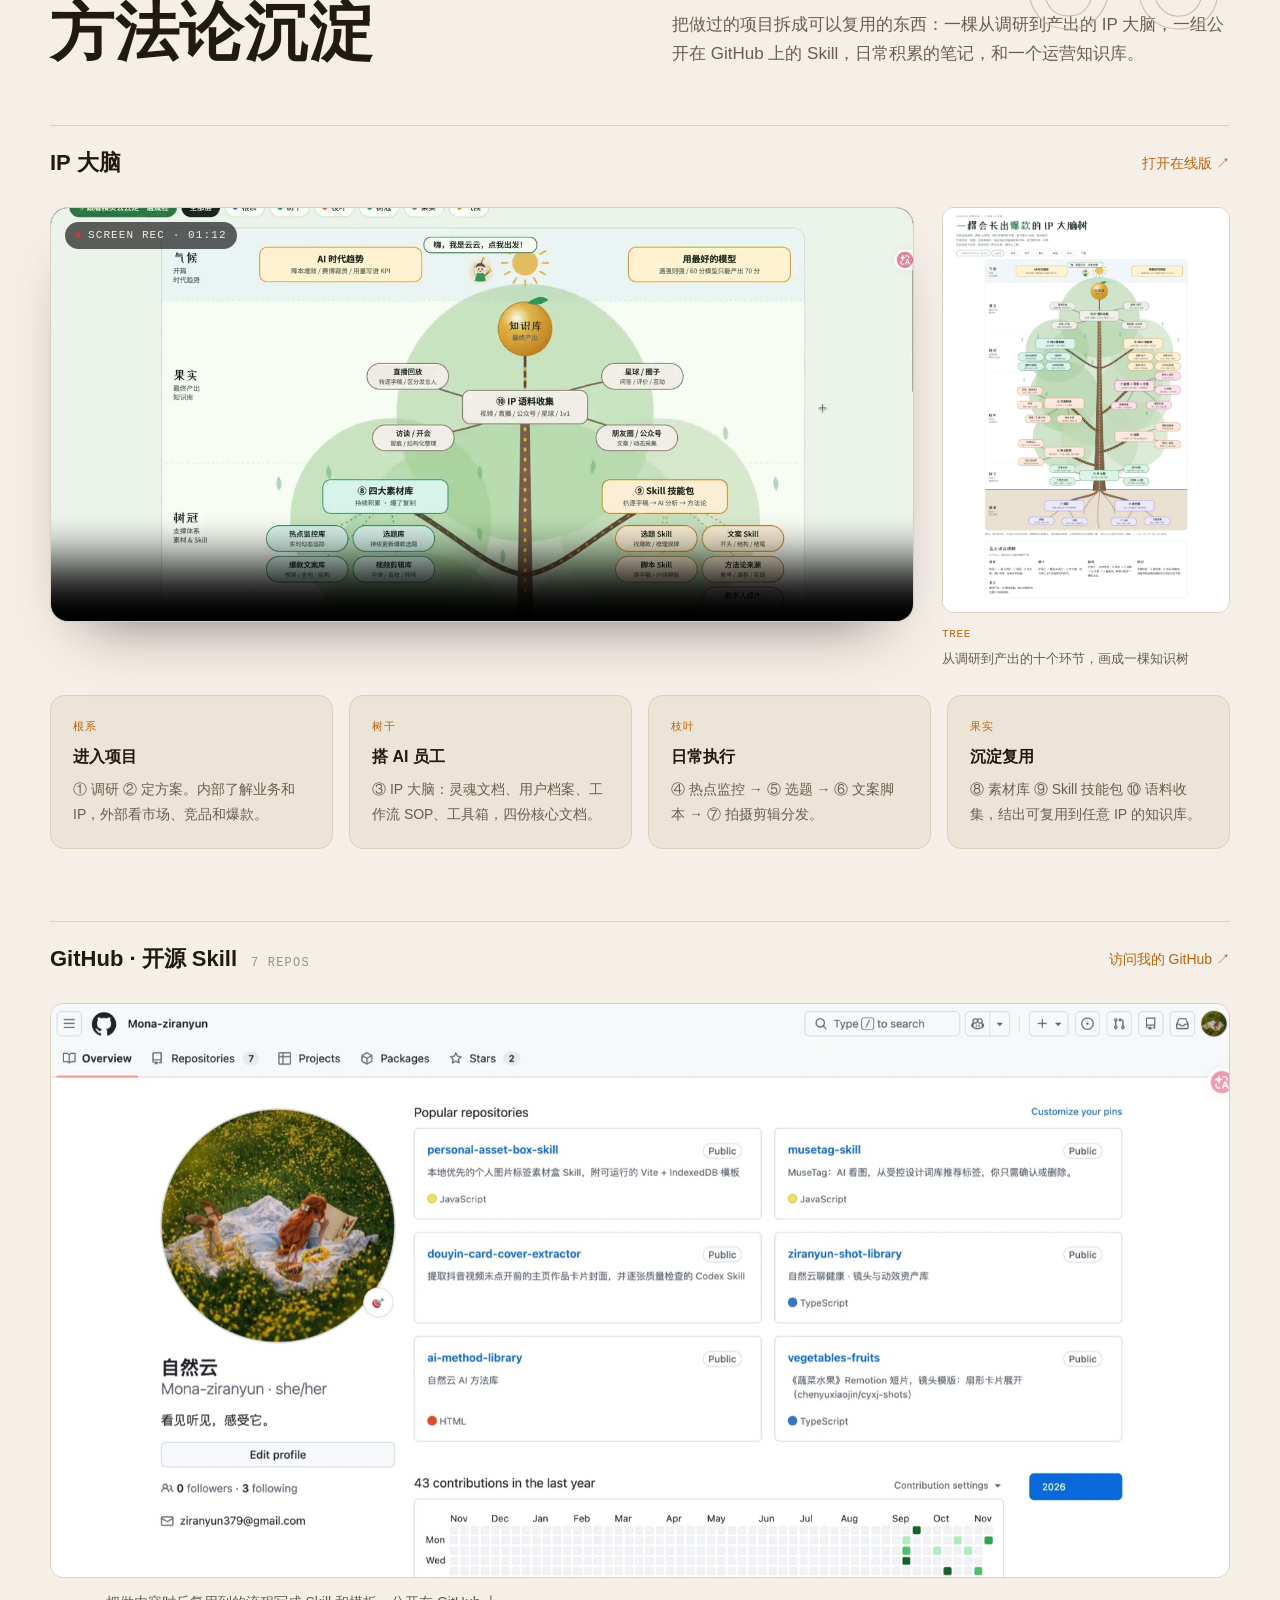
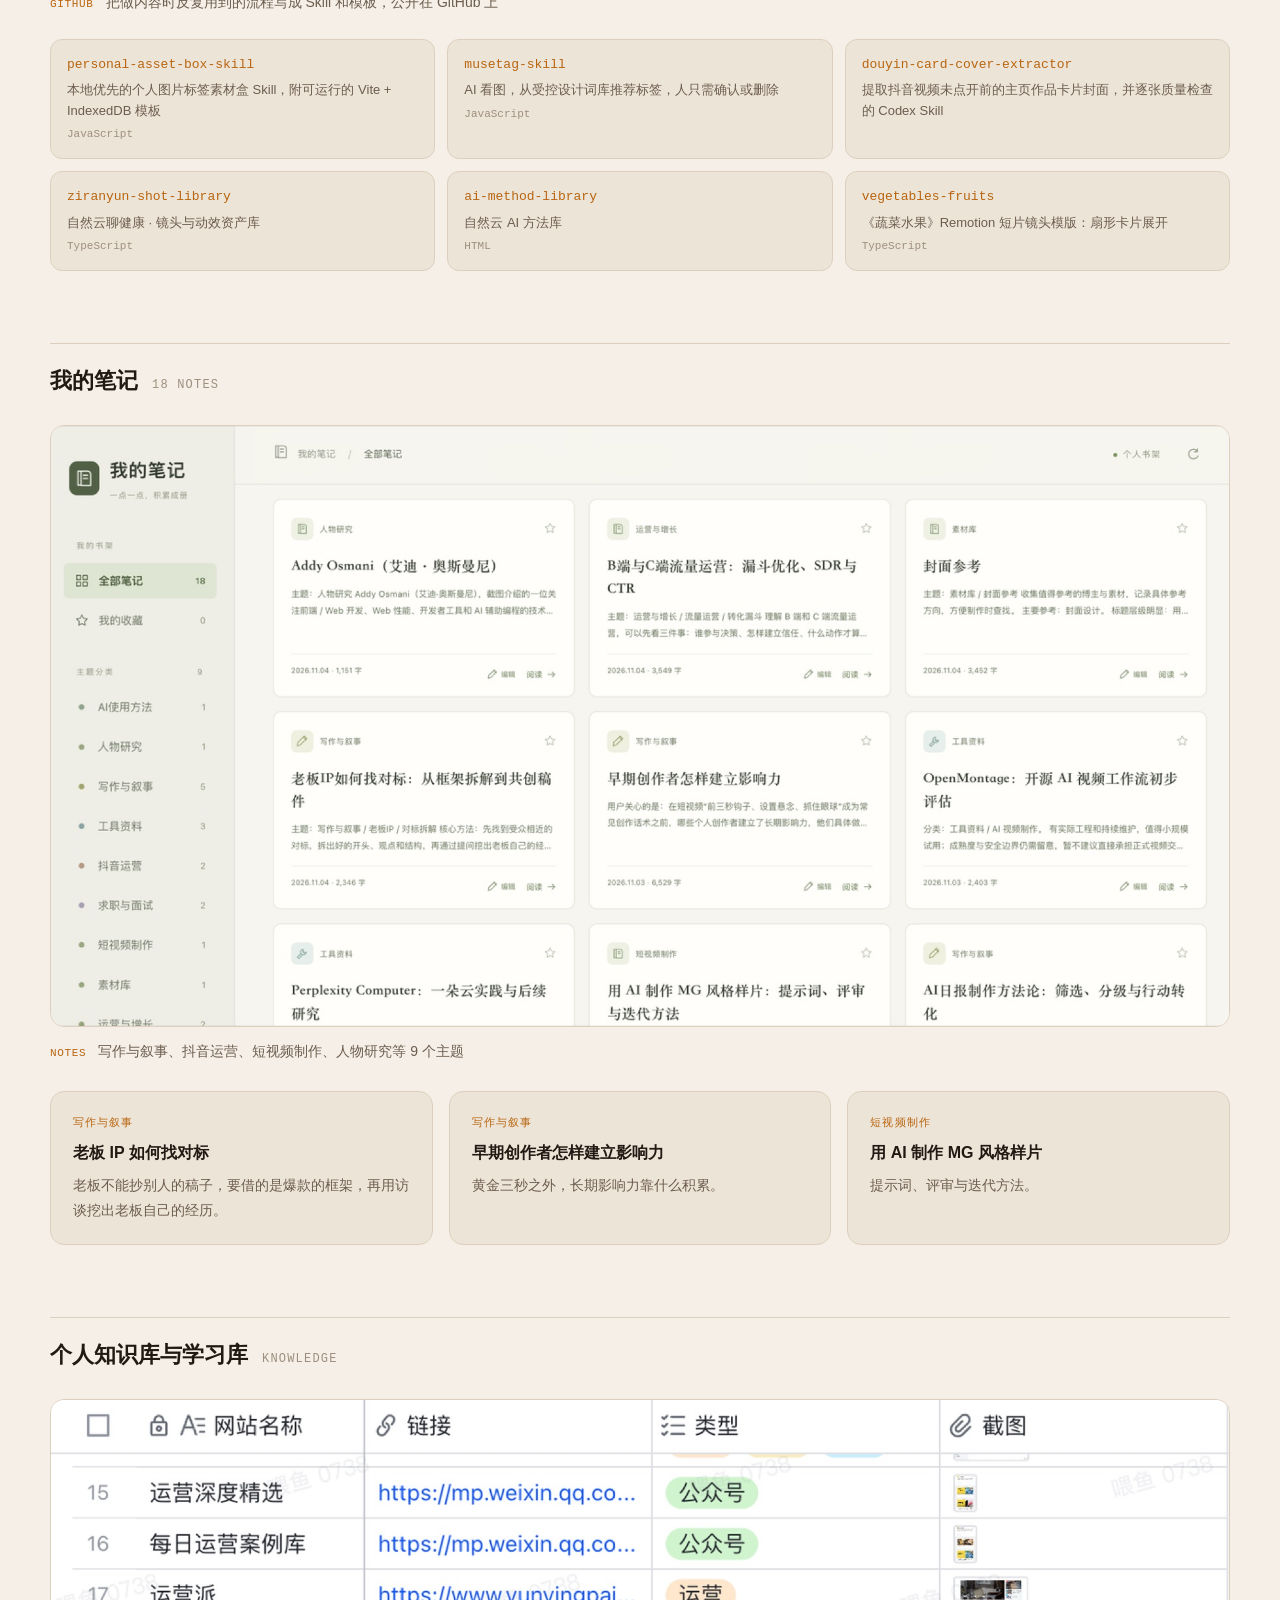
==== commit 4767e754: "成果里程碑移到关于我照片后面 Co-Authored-By: Claude Opus 5.5 <noreply@anthropic.com>" ====
--- a/index.html
+++ b/index.html
@@ -177,6 +177,7 @@
 .reel-track.mix .shot a.cover:hover::after{opacity:1}
 .reel.drag a{pointer-events:none}
 .rec-grid.apps{grid-template-columns:minmax(0,3fr) minmax(0,2fr);align-items:start}
+.sub.about-ms{margin-top:72px}
 .player-col{display:flex;flex-direction:column;gap:12px;min-width:0}
 .app-grid{display:grid;grid-template-columns:repeat(2,minmax(0,1fr));gap:16px 14px}
 .app-grid .shot button{aspect-ratio:3/2;display:flex;align-items:center;justify-content:center;border-radius:10px}
@@ -480,6 +481,20 @@
             <svg viewBox="0 0 14 14" fill="none" stroke="currentColor" stroke-width="1.6" aria-hidden="true"><path d="M4 10L10 4M5 4h5v5"/></svg></a>
         </div>
       </div>
+
+      <div class="sub about-ms"><h3>成果里程碑</h3><a class="link" href="milestones/" target="_blank" rel="noopener">查看完整版 ↗</a></div>
+      <div class="ms-scroll rv">
+        <div class="ms">
+          <div class="ms-item"><span class="when">2020.07</span><i class="dot"></i><b>网销运营起步</b><p>东风本田，维护汽车之家、易车、懂车帝</p></div>
+          <div class="ms-item"><span class="when">2022.08</span><i class="dot"></i><b>单月 8 台成交</b><p>两年线上平台零扣分</p></div>
+          <div class="ms-item"><span class="when">2022.10</span><i class="dot"></i><b>转型新媒体</b><p>张沐辰，接手 60 万粉健康账号</p></div>
+          <div class="ms-item"><span class="when">2024.08</span><i class="dot"></i><b>涨粉至 83 万</b><p>543 条视频，总播放 3852 万</p></div>
+          <div class="ms-item"><span class="when">2024.12</span><i class="dot"></i><b>入职素肌</b><p>IP 编导，女性成长创始人 IP</p></div>
+          <div class="ms-item"><span class="when">2025.02</span><i class="dot"></i><b>达 1 万粉</b><p>选题库与脚本结构跑通</p></div>
+          <div class="ms-item hot"><span class="when">2026.04</span><i class="dot"></i><b>突破 100 万粉</b><p>14 个月，1 万 → 100 万</p></div>
+          <div class="ms-item hot"><span class="when">2026.09</span><i class="dot"></i><b>184 条 · 6.96 亿播放</b><p>获赞 1456.86 万</p></div>
+        </div>
+      </div>
     </div>
   </section>
 
@@ -666,20 +681,6 @@
         <div class="node end"><span class="mono">OUT</span><b>沉淀与变现</b><p>爆款方法论 · 星图商单 · 公域转私域</p></div>
       </div>
       <p class="flow-loop">数据没达标：复盘开头与结构，回到选题换角度重做。</p>
-
-      <div class="sub"><h3>成果里程碑</h3><a class="link" href="milestones/" target="_blank" rel="noopener">查看完整版 ↗</a></div>
-      <div class="ms-scroll rv">
-        <div class="ms">
-          <div class="ms-item"><span class="when">2020.07</span><i class="dot"></i><b>网销运营起步</b><p>东风本田，维护汽车之家、易车、懂车帝</p></div>
-          <div class="ms-item"><span class="when">2022.08</span><i class="dot"></i><b>单月 8 台成交</b><p>两年线上平台零扣分</p></div>
-          <div class="ms-item"><span class="when">2022.10</span><i class="dot"></i><b>转型新媒体</b><p>张沐辰，接手 60 万粉健康账号</p></div>
-          <div class="ms-item"><span class="when">2024.08</span><i class="dot"></i><b>涨粉至 83 万</b><p>543 条视频，总播放 3852 万</p></div>
-          <div class="ms-item"><span class="when">2024.12</span><i class="dot"></i><b>入职素肌</b><p>IP 编导，女性成长创始人 IP</p></div>
-          <div class="ms-item"><span class="when">2025.02</span><i class="dot"></i><b>达 1 万粉</b><p>选题库与脚本结构跑通</p></div>
-          <div class="ms-item hot"><span class="when">2026.04</span><i class="dot"></i><b>突破 100 万粉</b><p>14 个月，1 万 → 100 万</p></div>
-          <div class="ms-item hot"><span class="when">2026.09</span><i class="dot"></i><b>184 条 · 6.96 亿播放</b><p>获赞 1456.86 万</p></div>
-        </div>
-      </div>
 
     </div>
   </section>
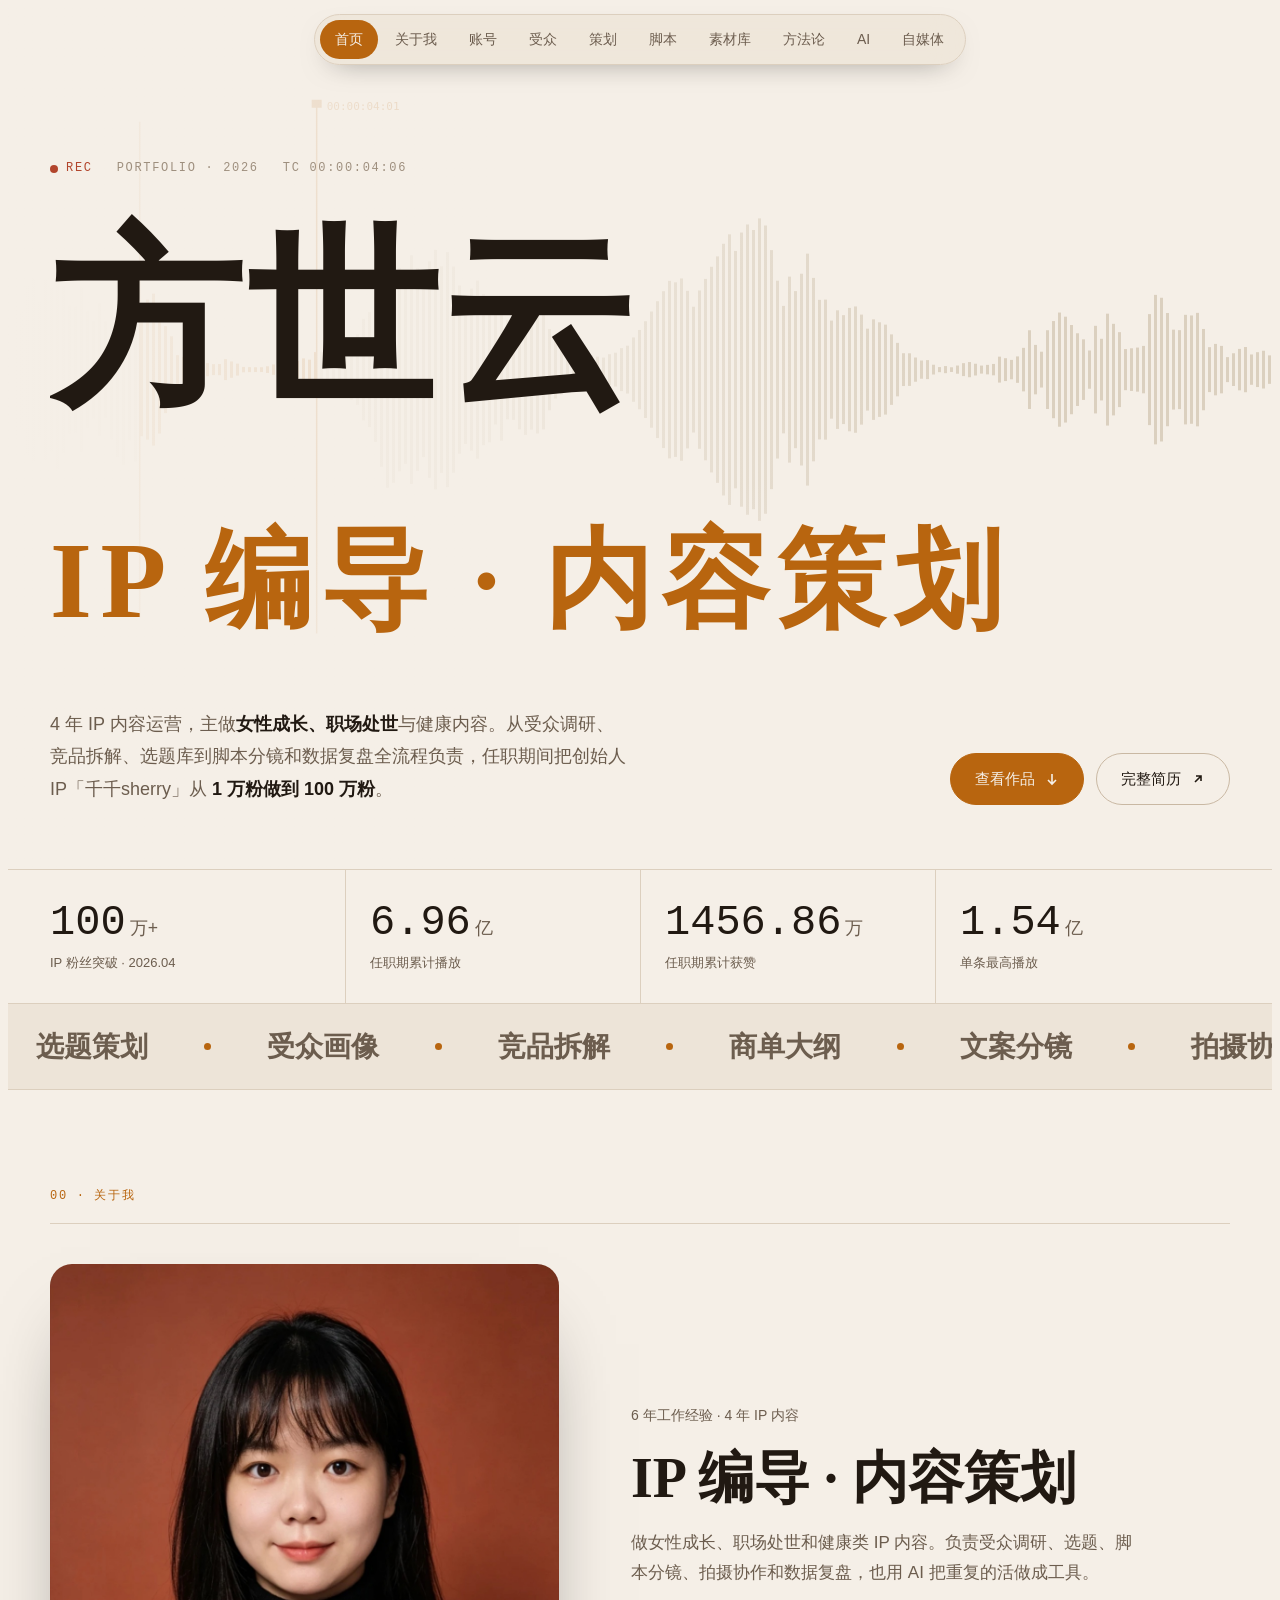
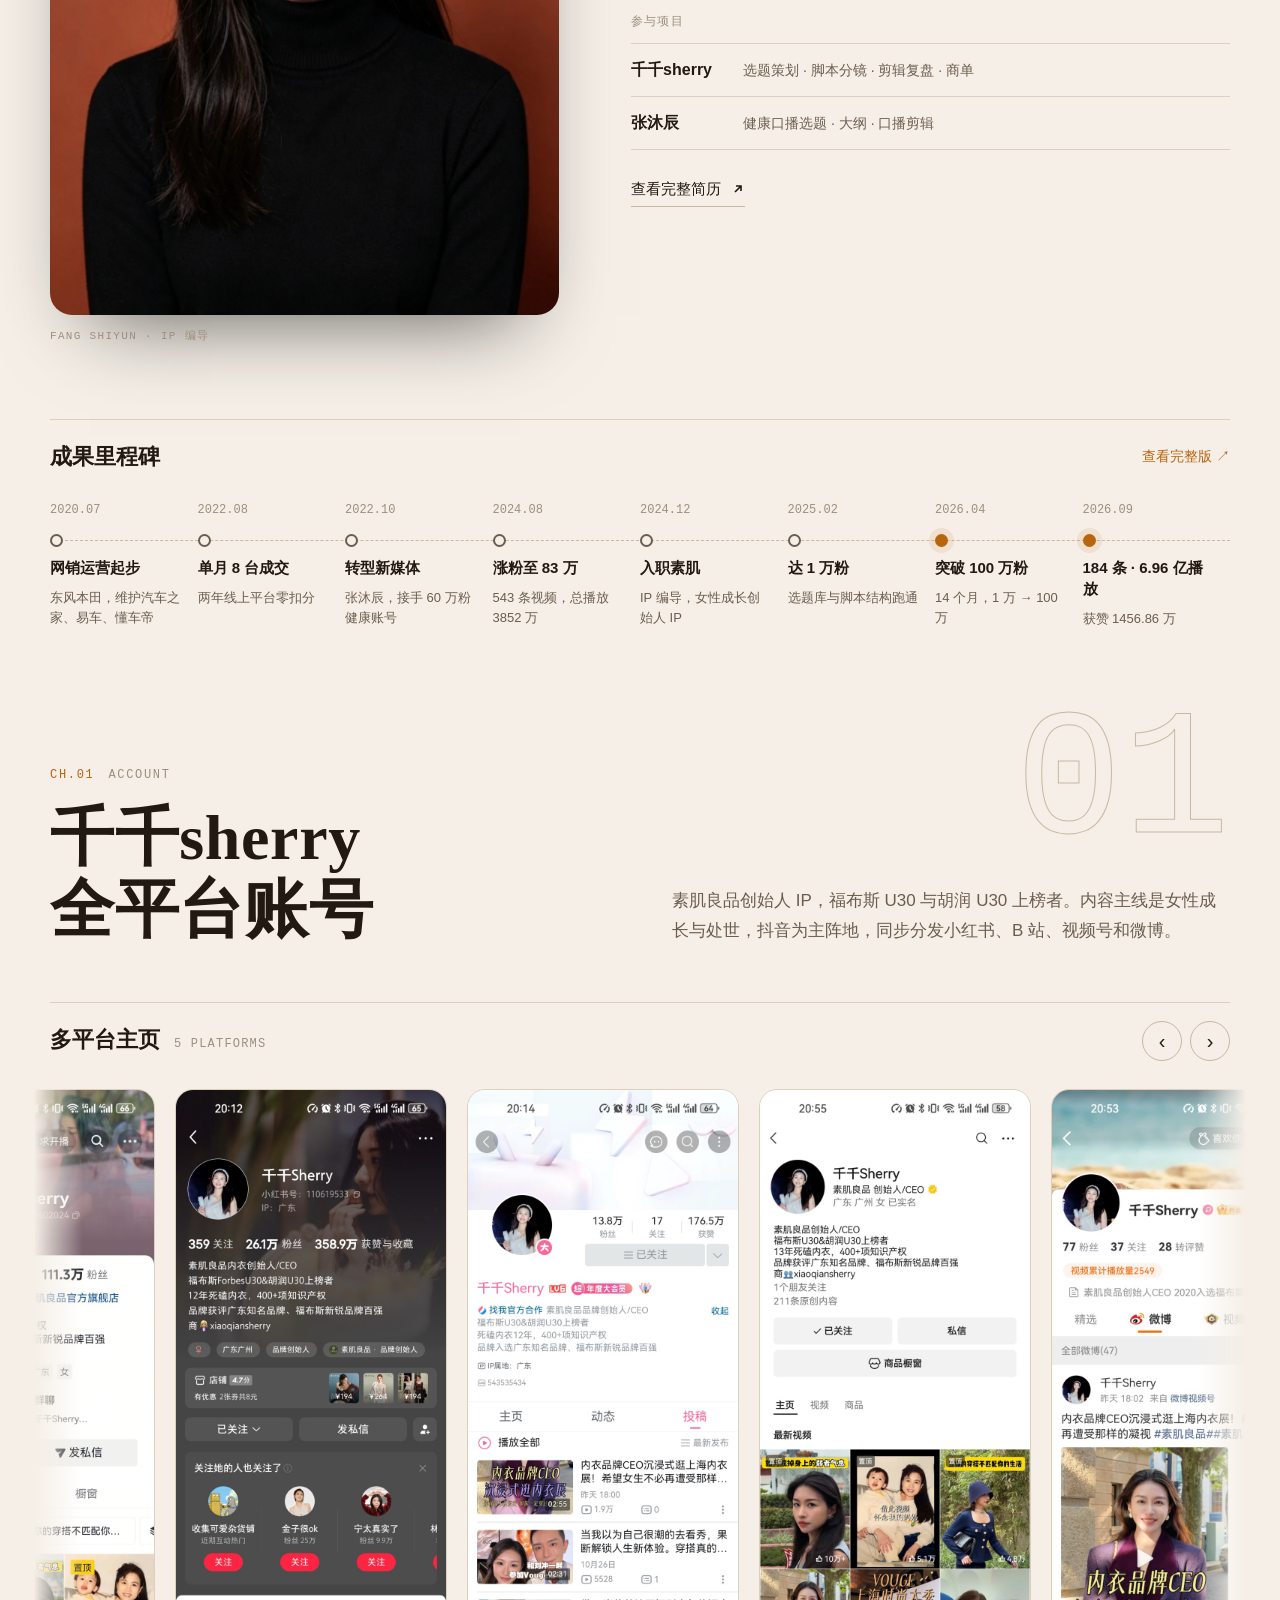
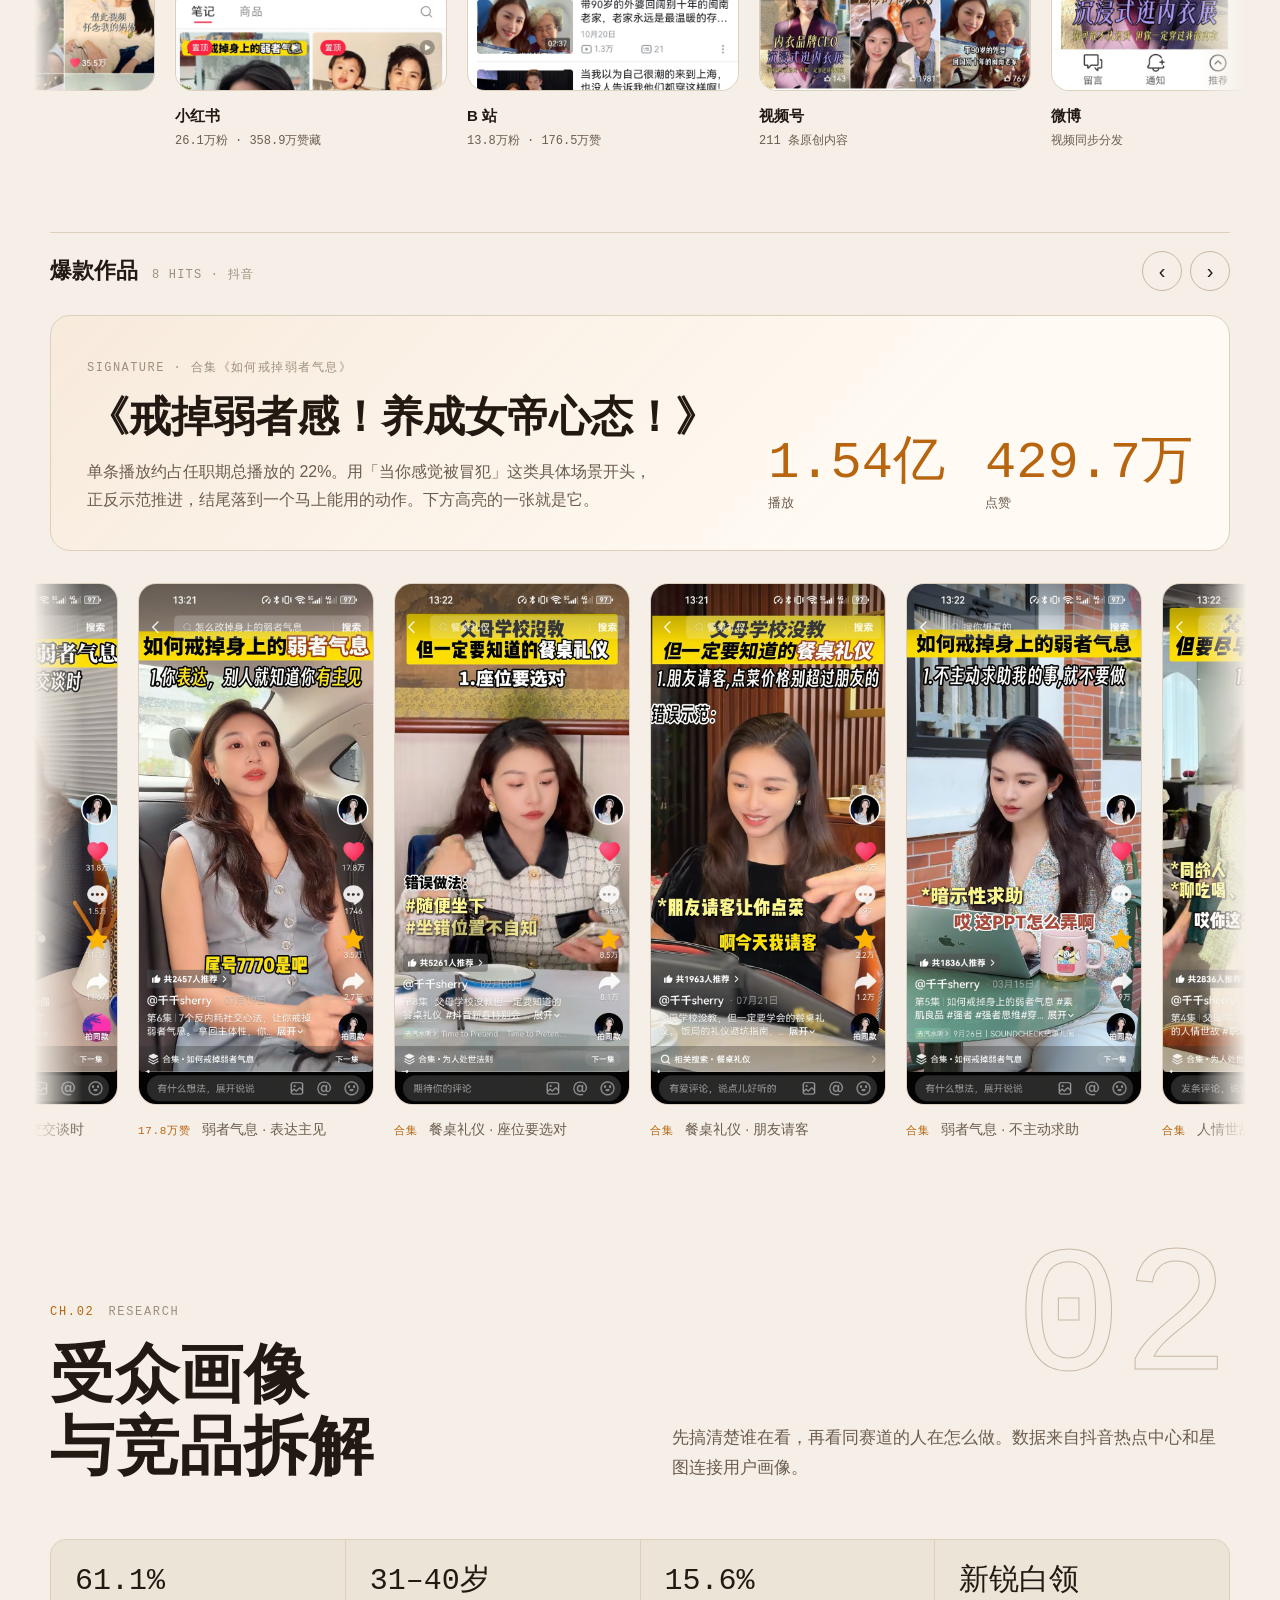
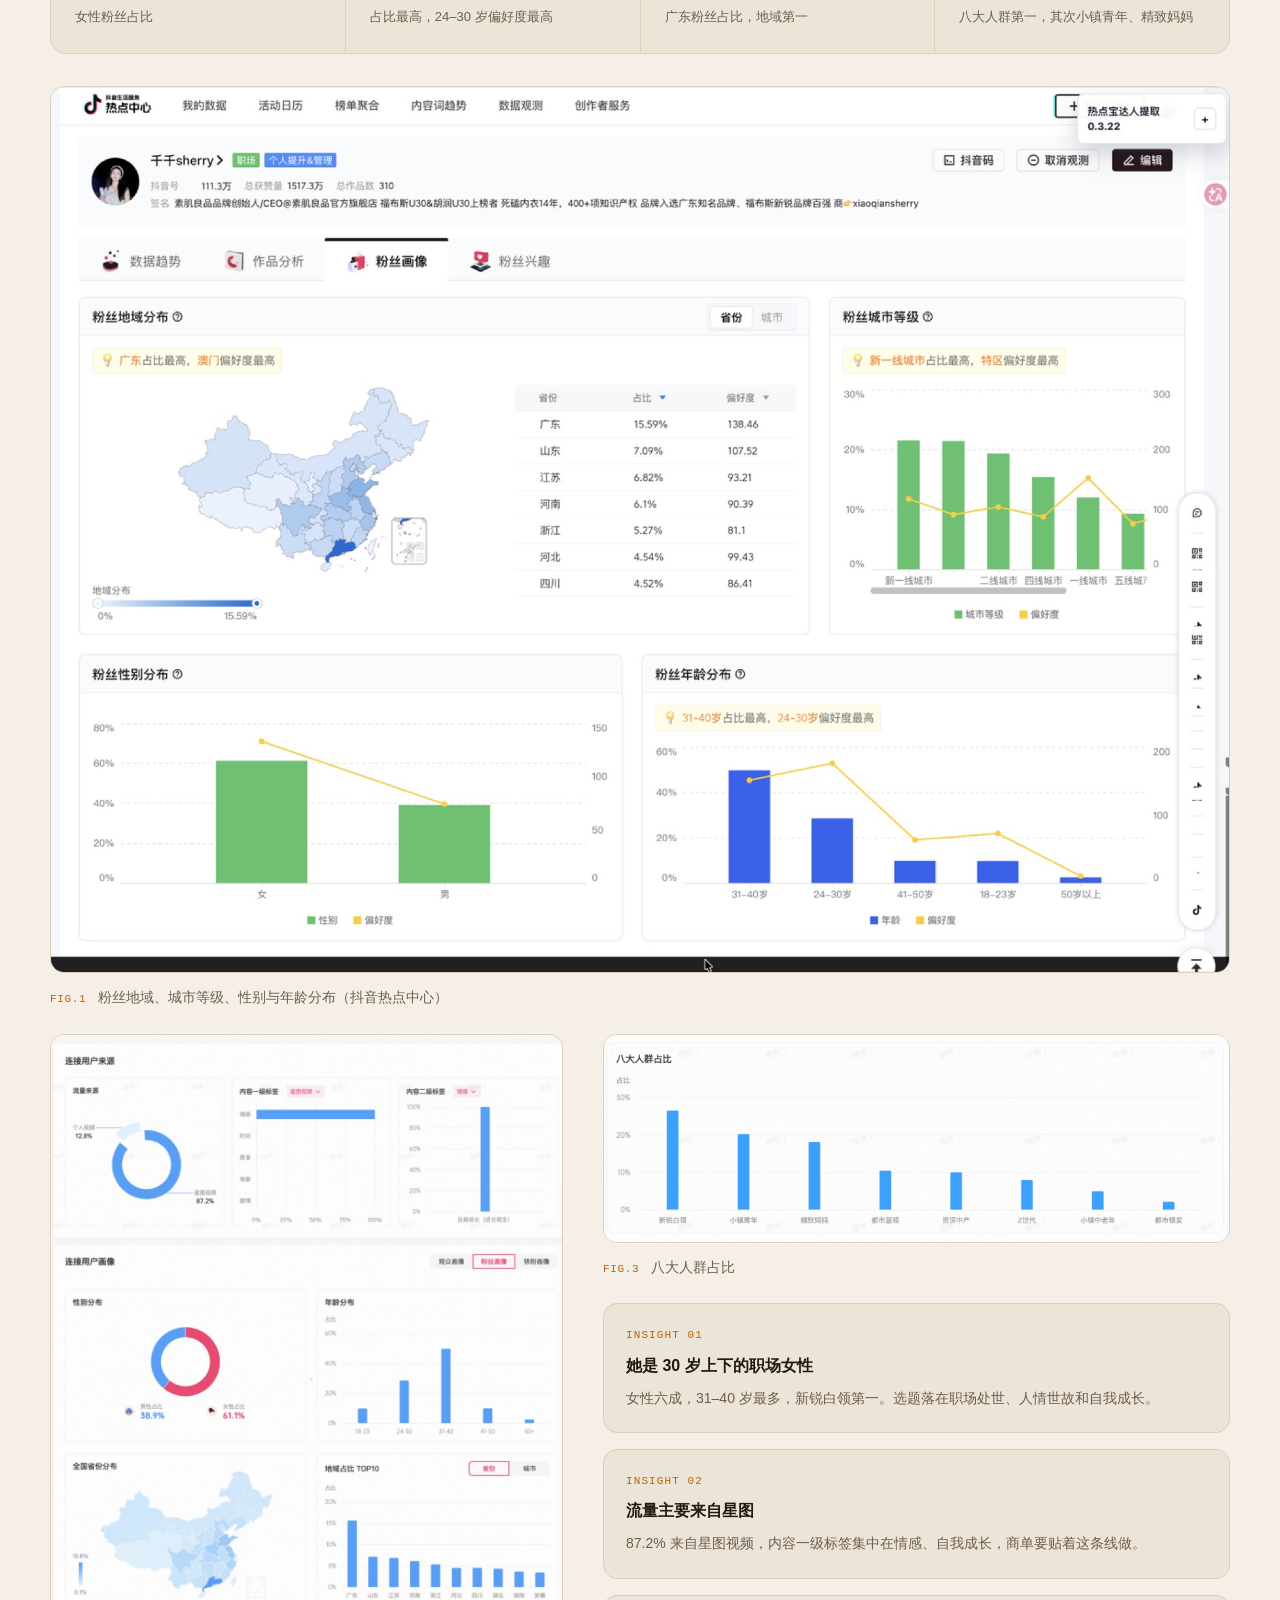
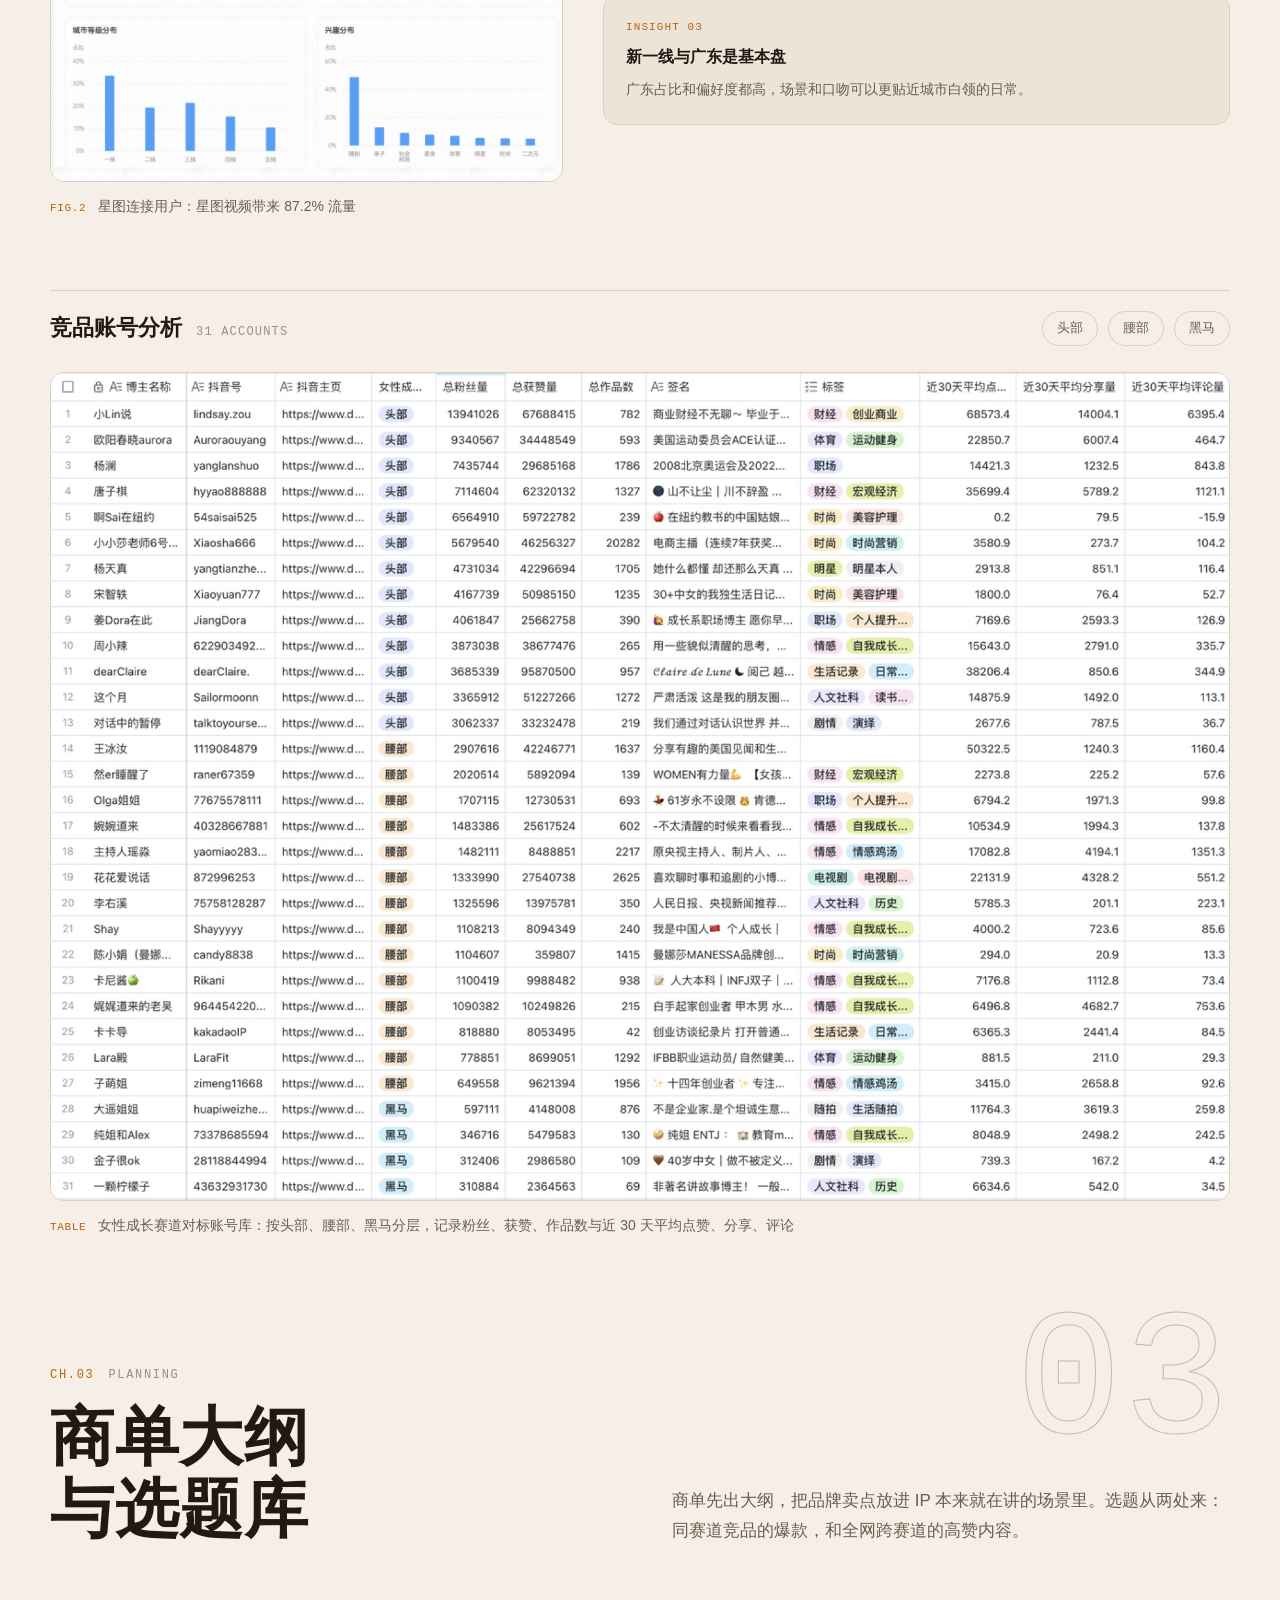
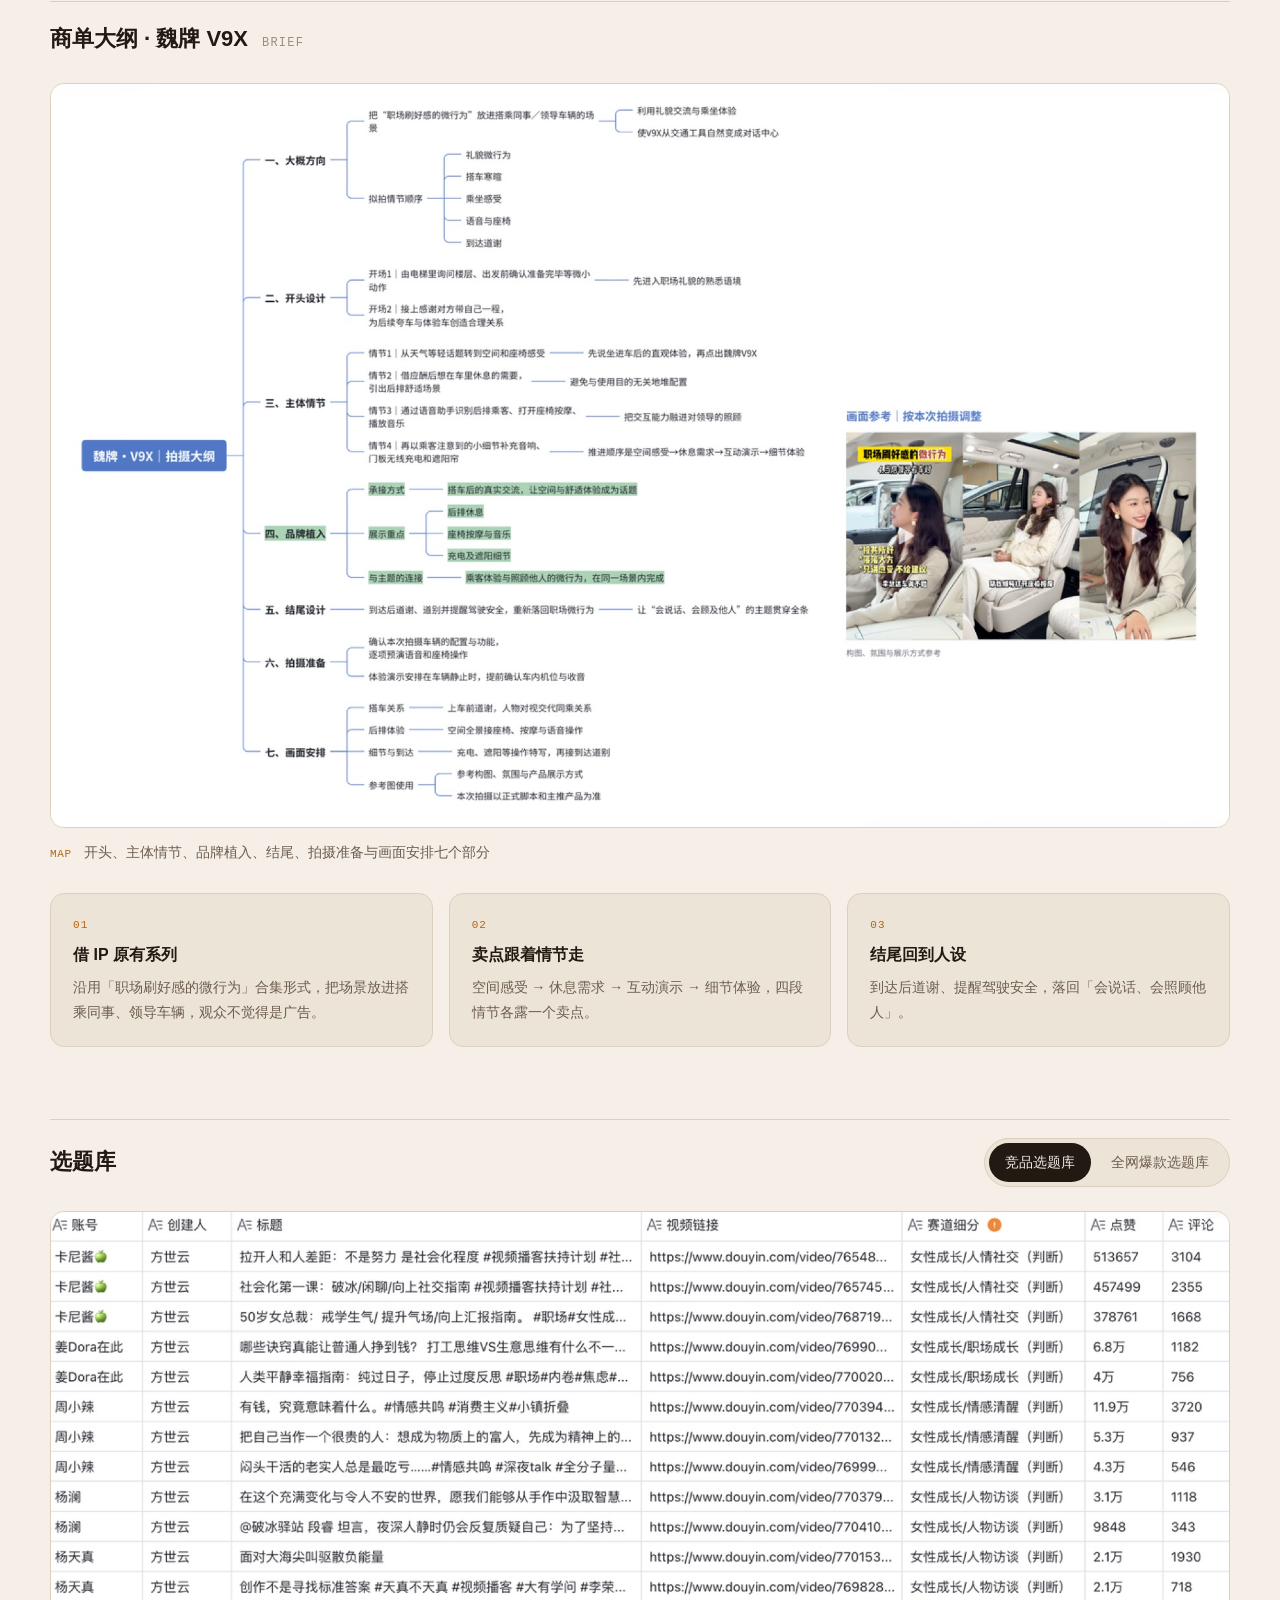
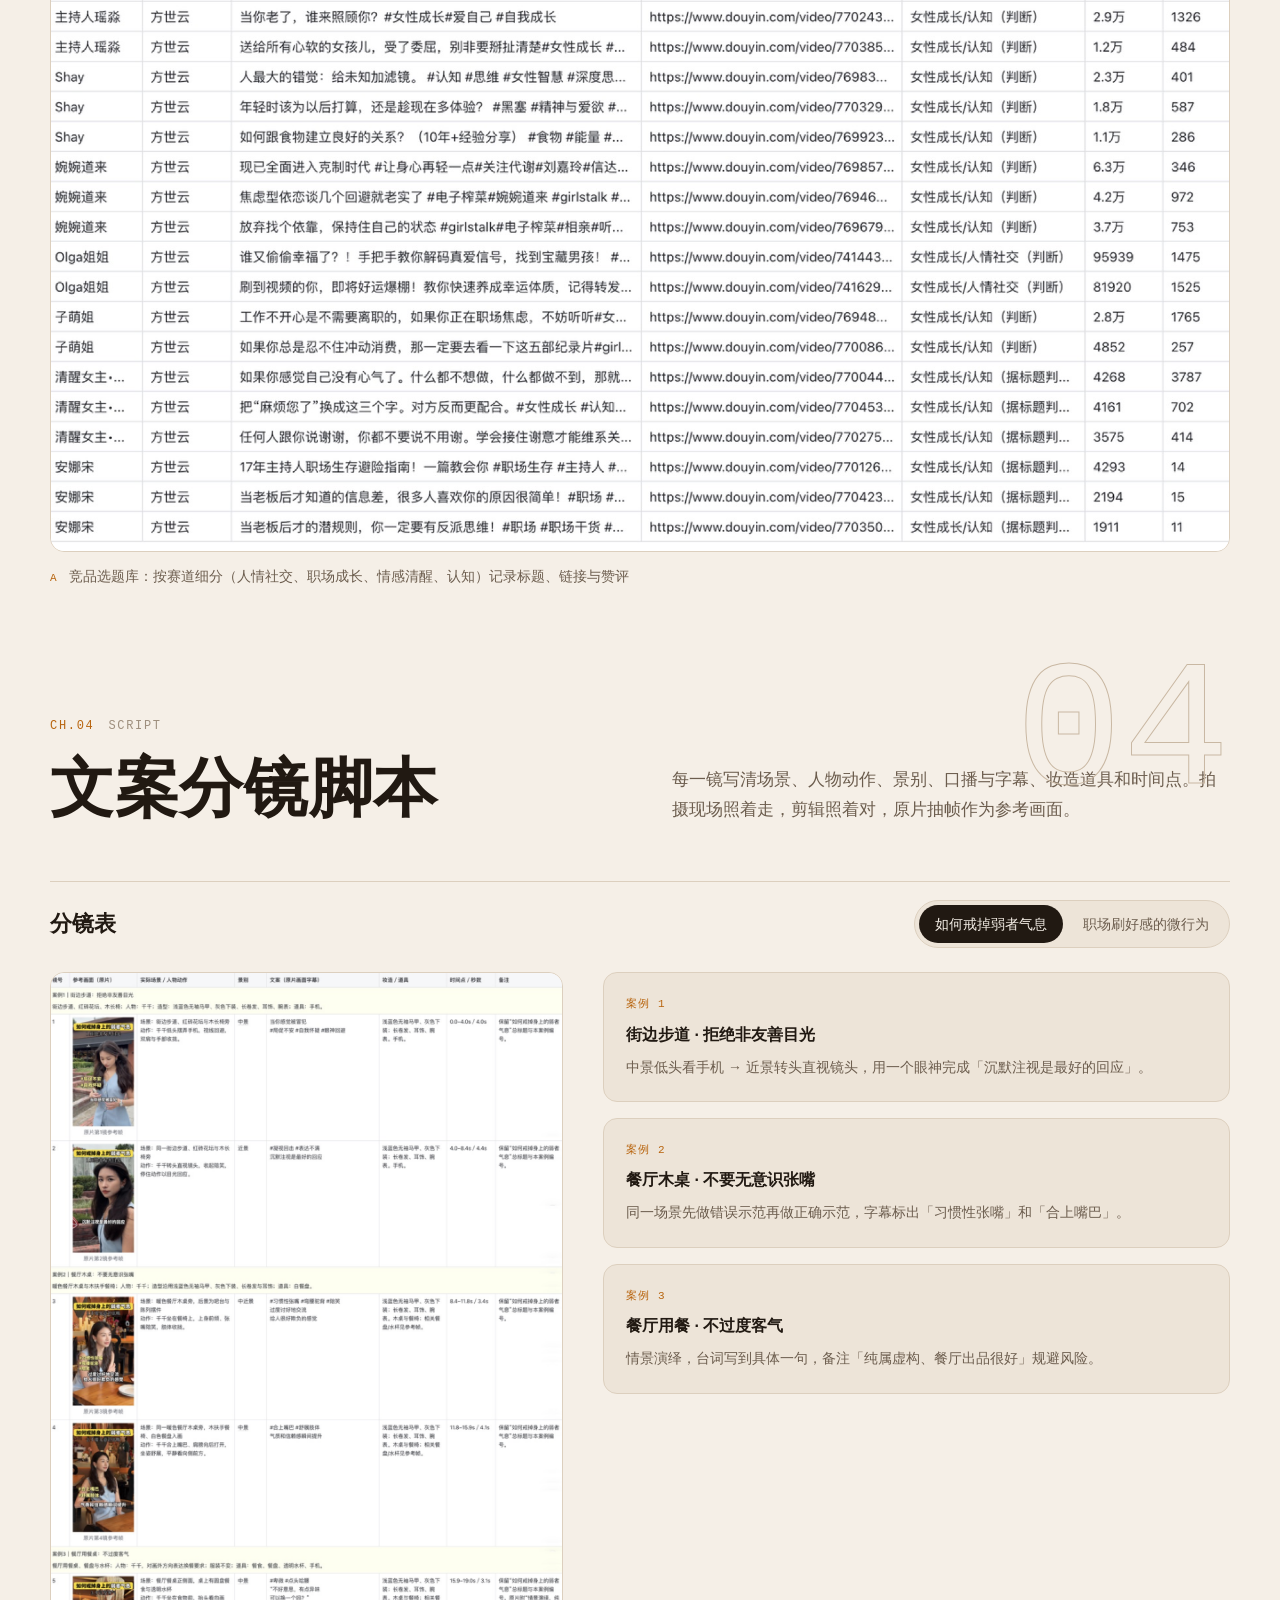
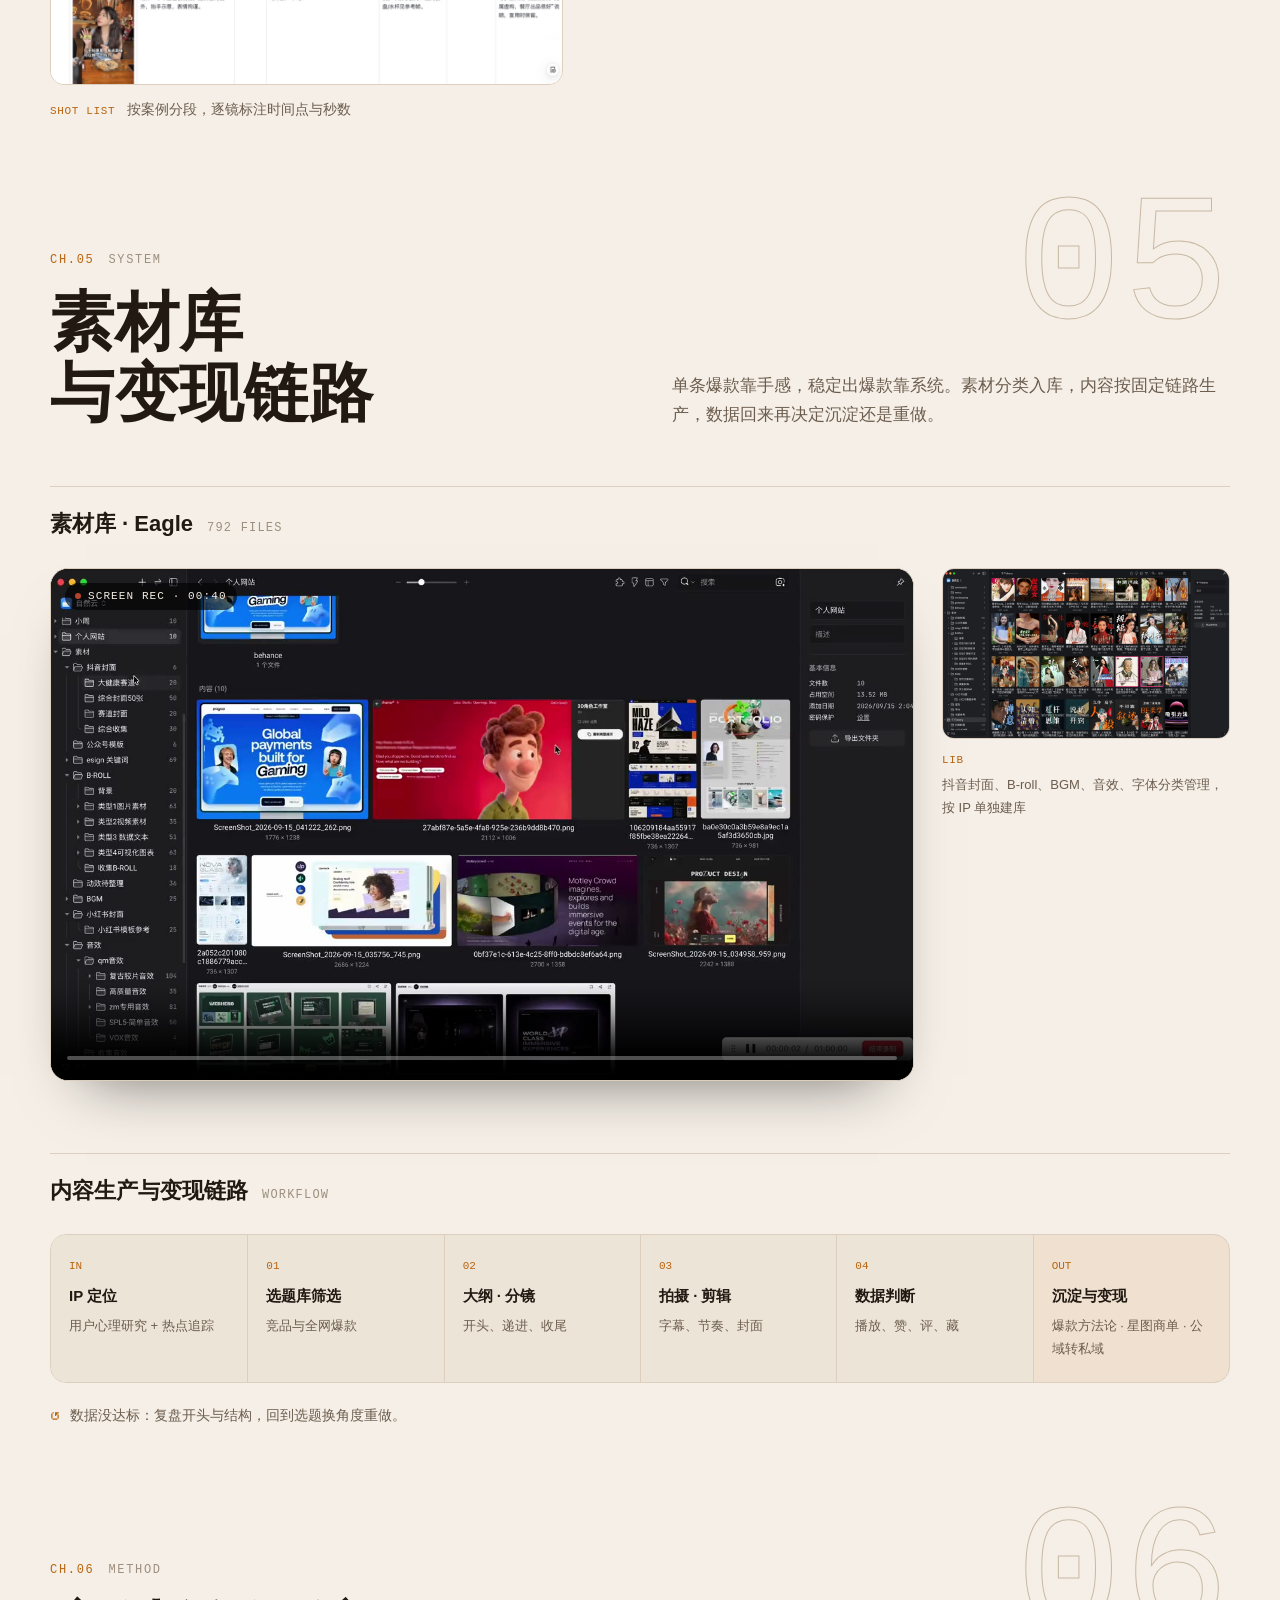
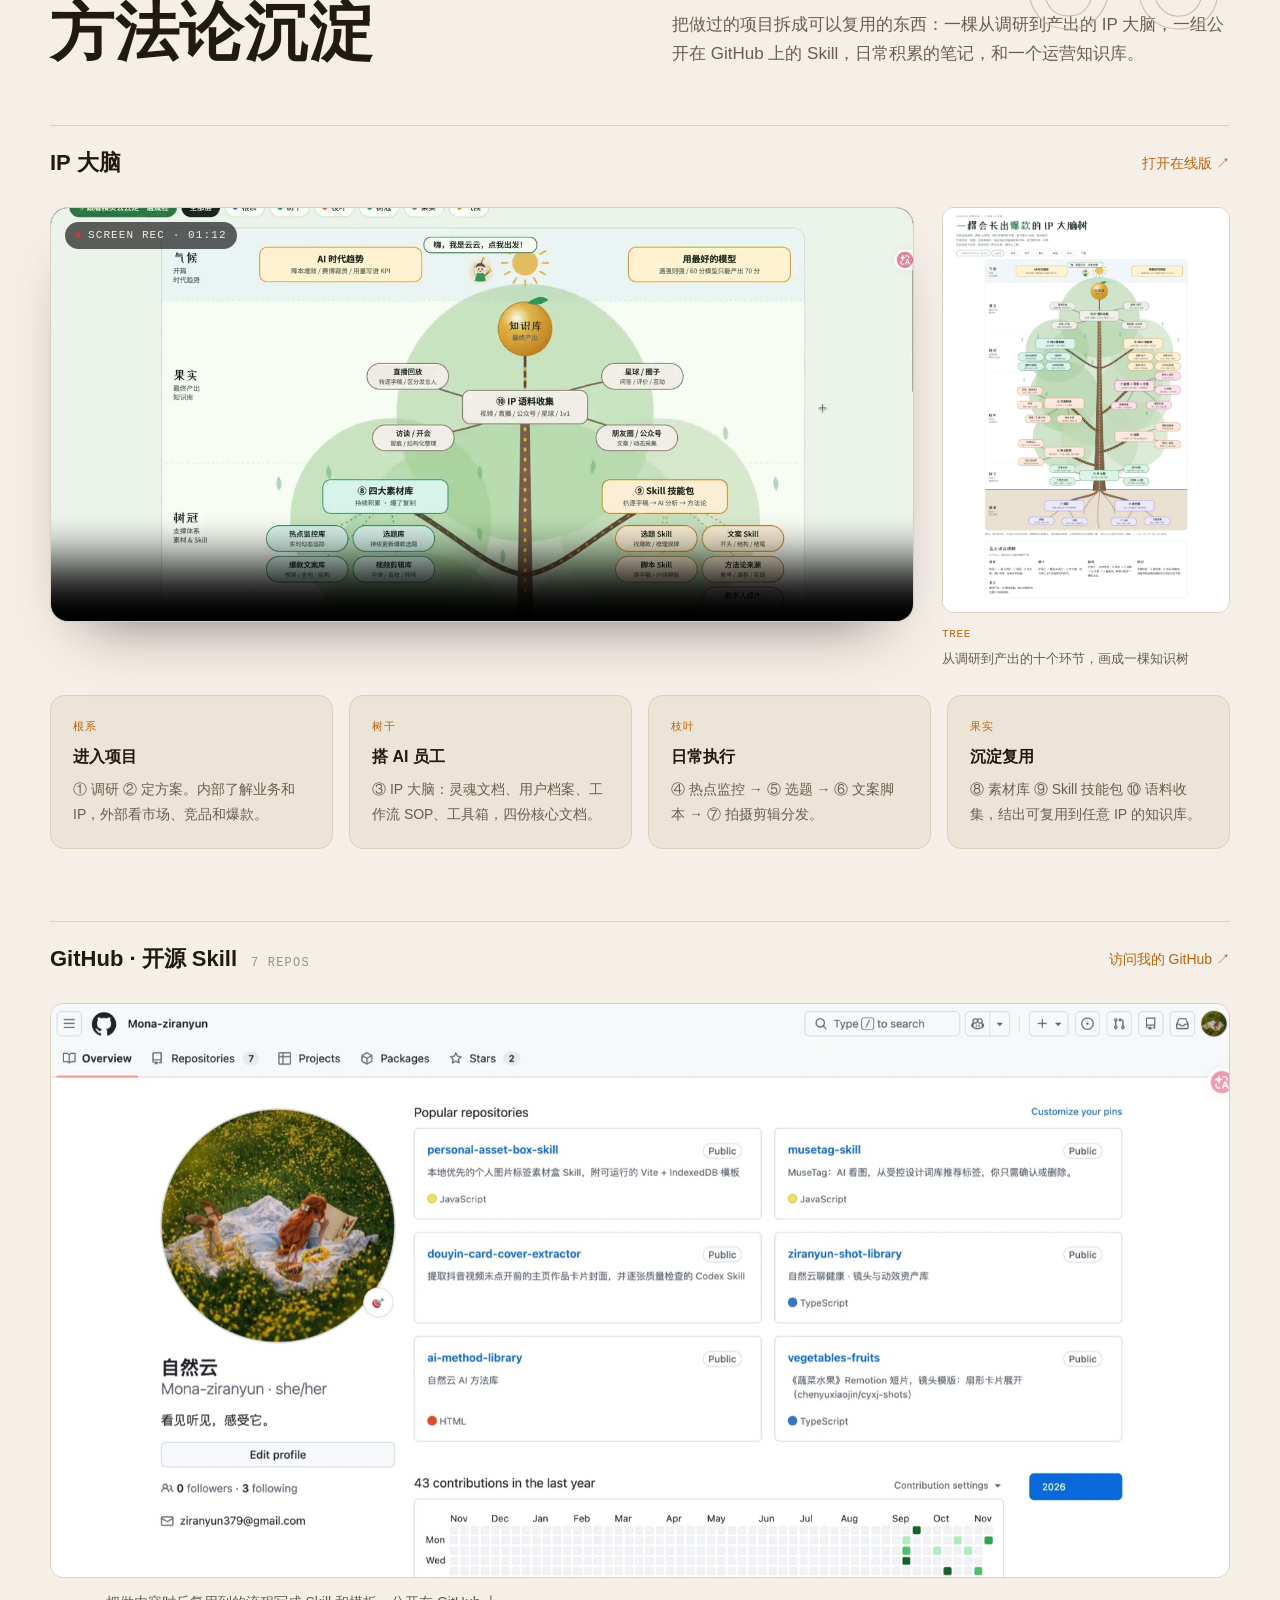
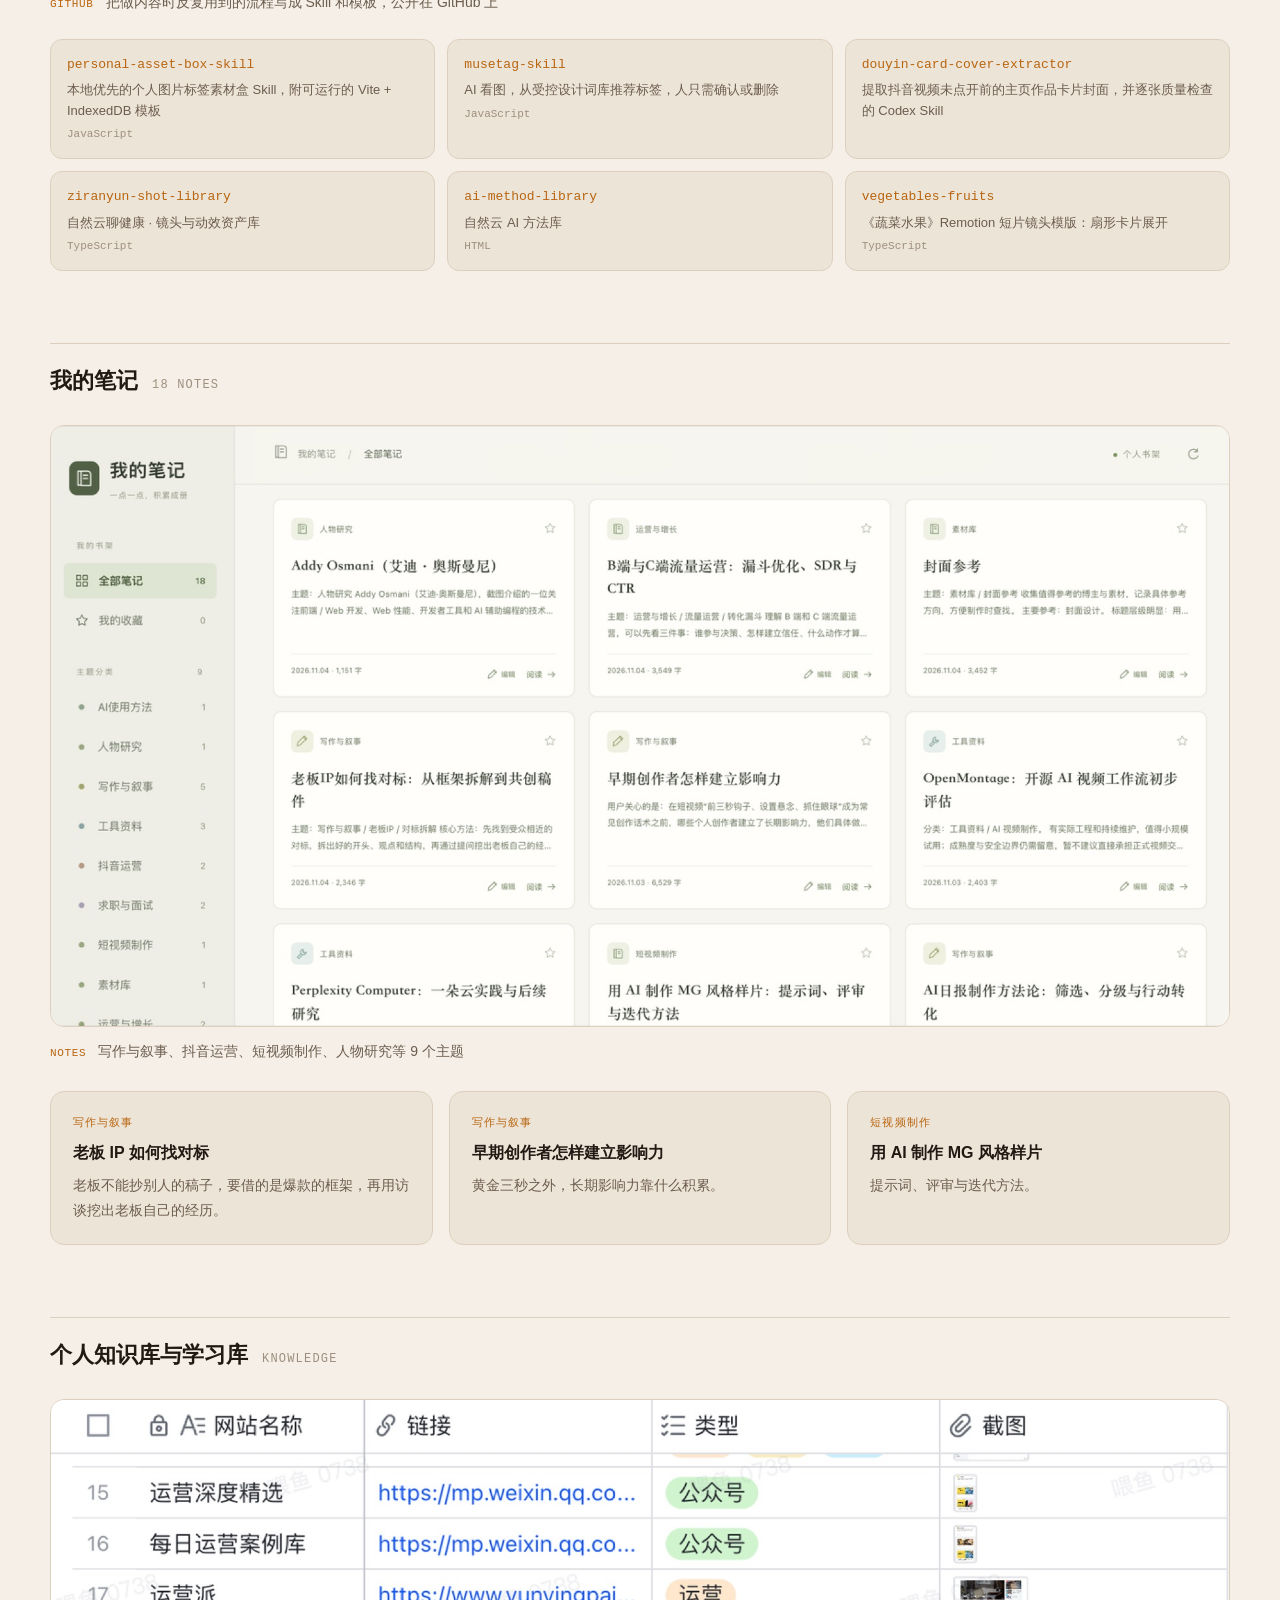
==== commit 1f28bed9: "AI 软件应用去掉说明小字 Co-Authored-By: Claude Opus 5.5 <noreply@anthropic.com>" ====
--- a/index.html
+++ b/index.html
@@ -762,17 +762,17 @@
         <div class="player-col">
           <div class="player"><span class="vlabel">SCREEN REC · 01:14</span>
             <video src="assets/video/grokbot.mp4" poster="assets/video/grokbot.jpg" controls muted playsinline preload="metadata"></video></div>
-          <p class="app-cap"><span class="app-name"><img src="assets/icons/grokbot.png" alt="" width="28" height="28"><b>Grok Bot</b></span><span class="app-desc">用 Grok Bot 做视频的全过程录屏</span></p>
+          <p class="app-cap"><span class="app-name"><img src="assets/icons/grokbot.png" alt="" width="28" height="28"><b>Grok Bot</b></span></p>
         </div>
         <div class="app-grid" data-gallery>
             <figure class="shot"><button type="button"><img src="assets/web/app-1.jpg" alt="Codex 定时任务生成的 AI 早报" loading="lazy" width="1800" height="1068"></button>
-              <figcaption><span class="app-name"><img src="assets/icons/codex.png" alt="" width="28" height="28"><b>Codex</b></span><span class="app-desc">AIHOT 每日早报、晚报定时任务</span></figcaption></figure>
+              <figcaption><span class="app-name"><img src="assets/icons/codex.png" alt="" width="28" height="28"><b>Codex</b></span></figcaption></figure>
             <figure class="shot"><button type="button"><img src="assets/web/app-2.jpg" alt="Claude Code 每日使用总结" loading="lazy" width="1800" height="1065"></button>
-              <figcaption><span class="app-name"><img src="assets/icons/claude.png" alt="" width="28" height="28"><b>Claude Code</b></span><span class="app-desc">每晚 23:59 自动写当天使用总结</span></figcaption></figure>
+              <figcaption><span class="app-name"><img src="assets/icons/claude.png" alt="" width="28" height="28"><b>Claude Code</b></span></figcaption></figure>
             <figure class="shot"><button type="button"><img src="assets/web/app-3.jpg" alt="豆包工作 定时推送总结" loading="lazy" width="1800" height="1065"></button>
-              <figcaption><span class="app-name"><img src="assets/icons/doubao.png" alt="" width="28" height="28"><b>豆包工作</b></span><span class="app-desc">定时推送当天对话总结</span></figcaption></figure>
+              <figcaption><span class="app-name"><img src="assets/icons/doubao.png" alt="" width="28" height="28"><b>豆包工作</b></span></figcaption></figure>
             <figure class="shot"><button type="button"><img src="assets/web/app-4.jpg" alt="WorkBuddy AI 首页" loading="lazy" width="1800" height="1199"></button>
-              <figcaption><span class="app-name"><img src="assets/icons/workbuddy.png" alt="" width="28" height="28"><b>WorkBuddy AI</b></span><span class="app-desc">办公与开发任务助手</span></figcaption></figure>
+              <figcaption><span class="app-name"><img src="assets/icons/workbuddy.png" alt="" width="28" height="28"><b>WorkBuddy AI</b></span></figcaption></figure>
         </div>
       </div>
 
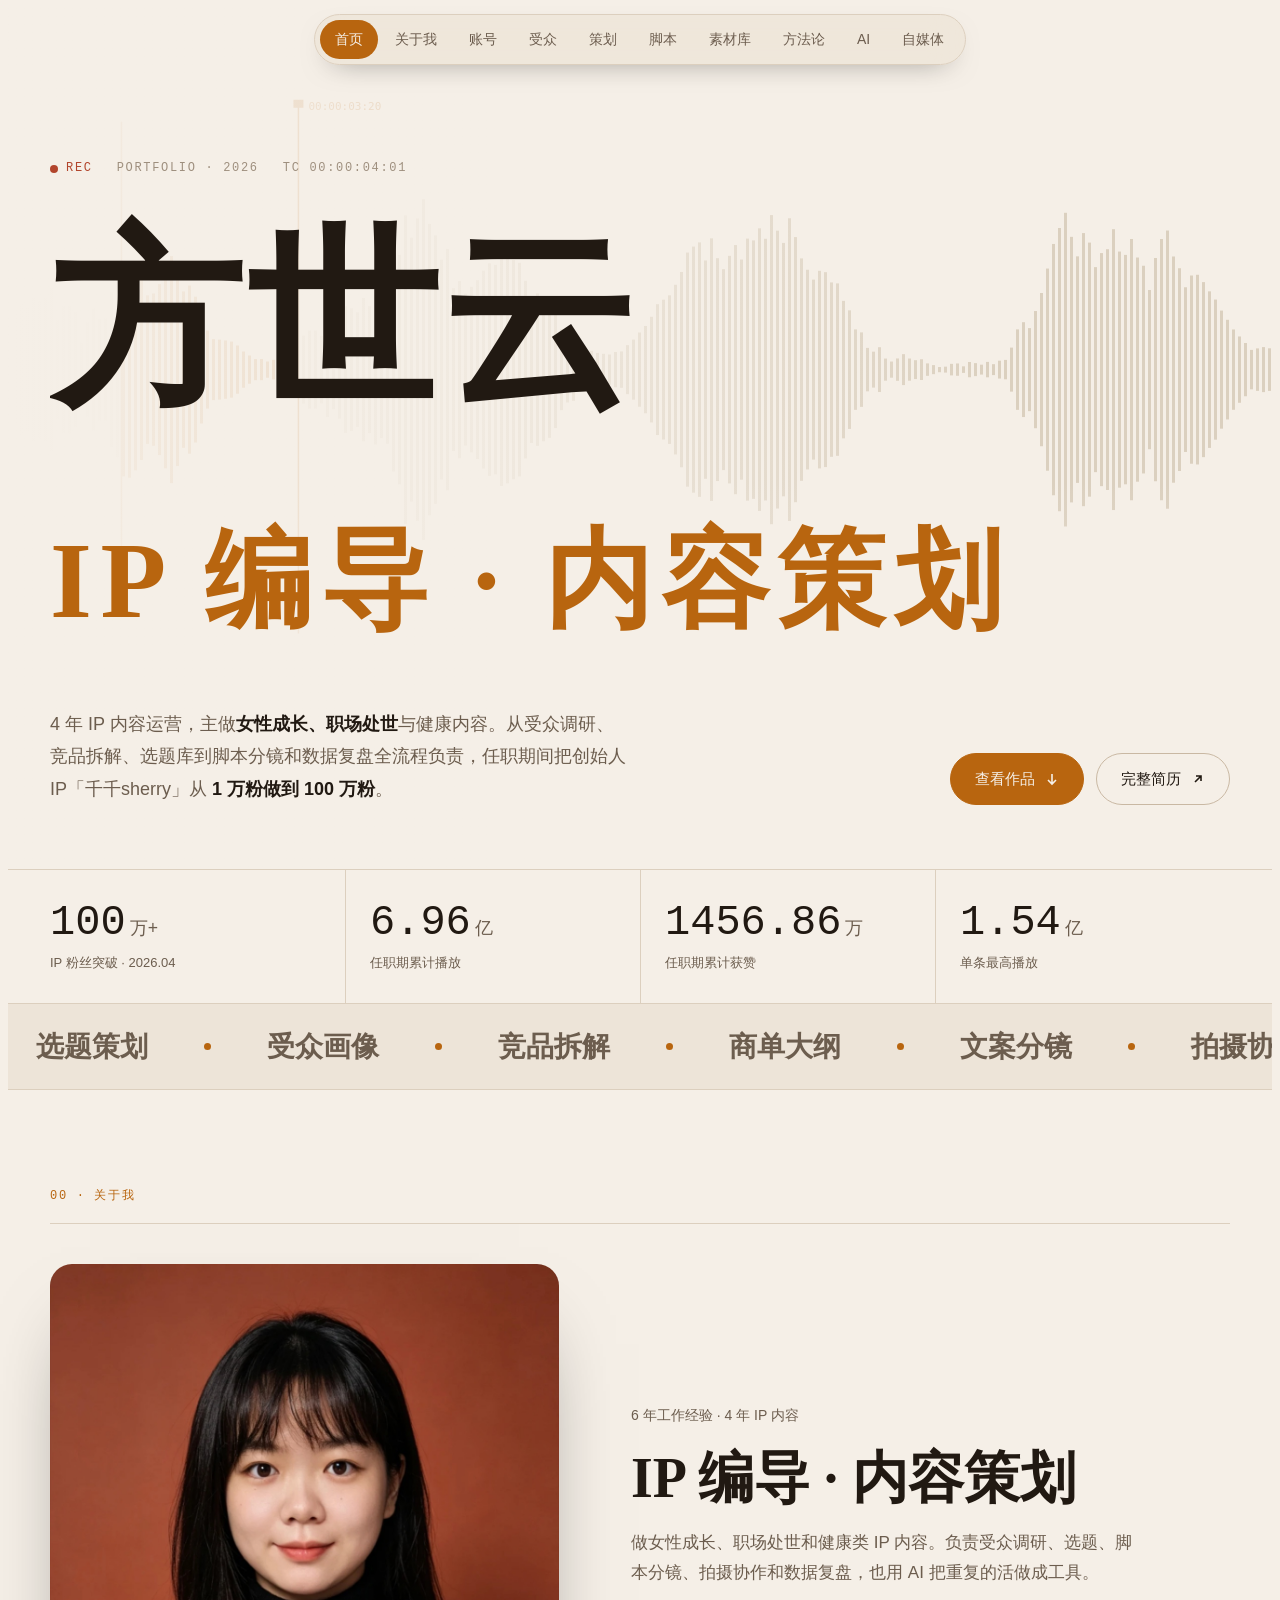
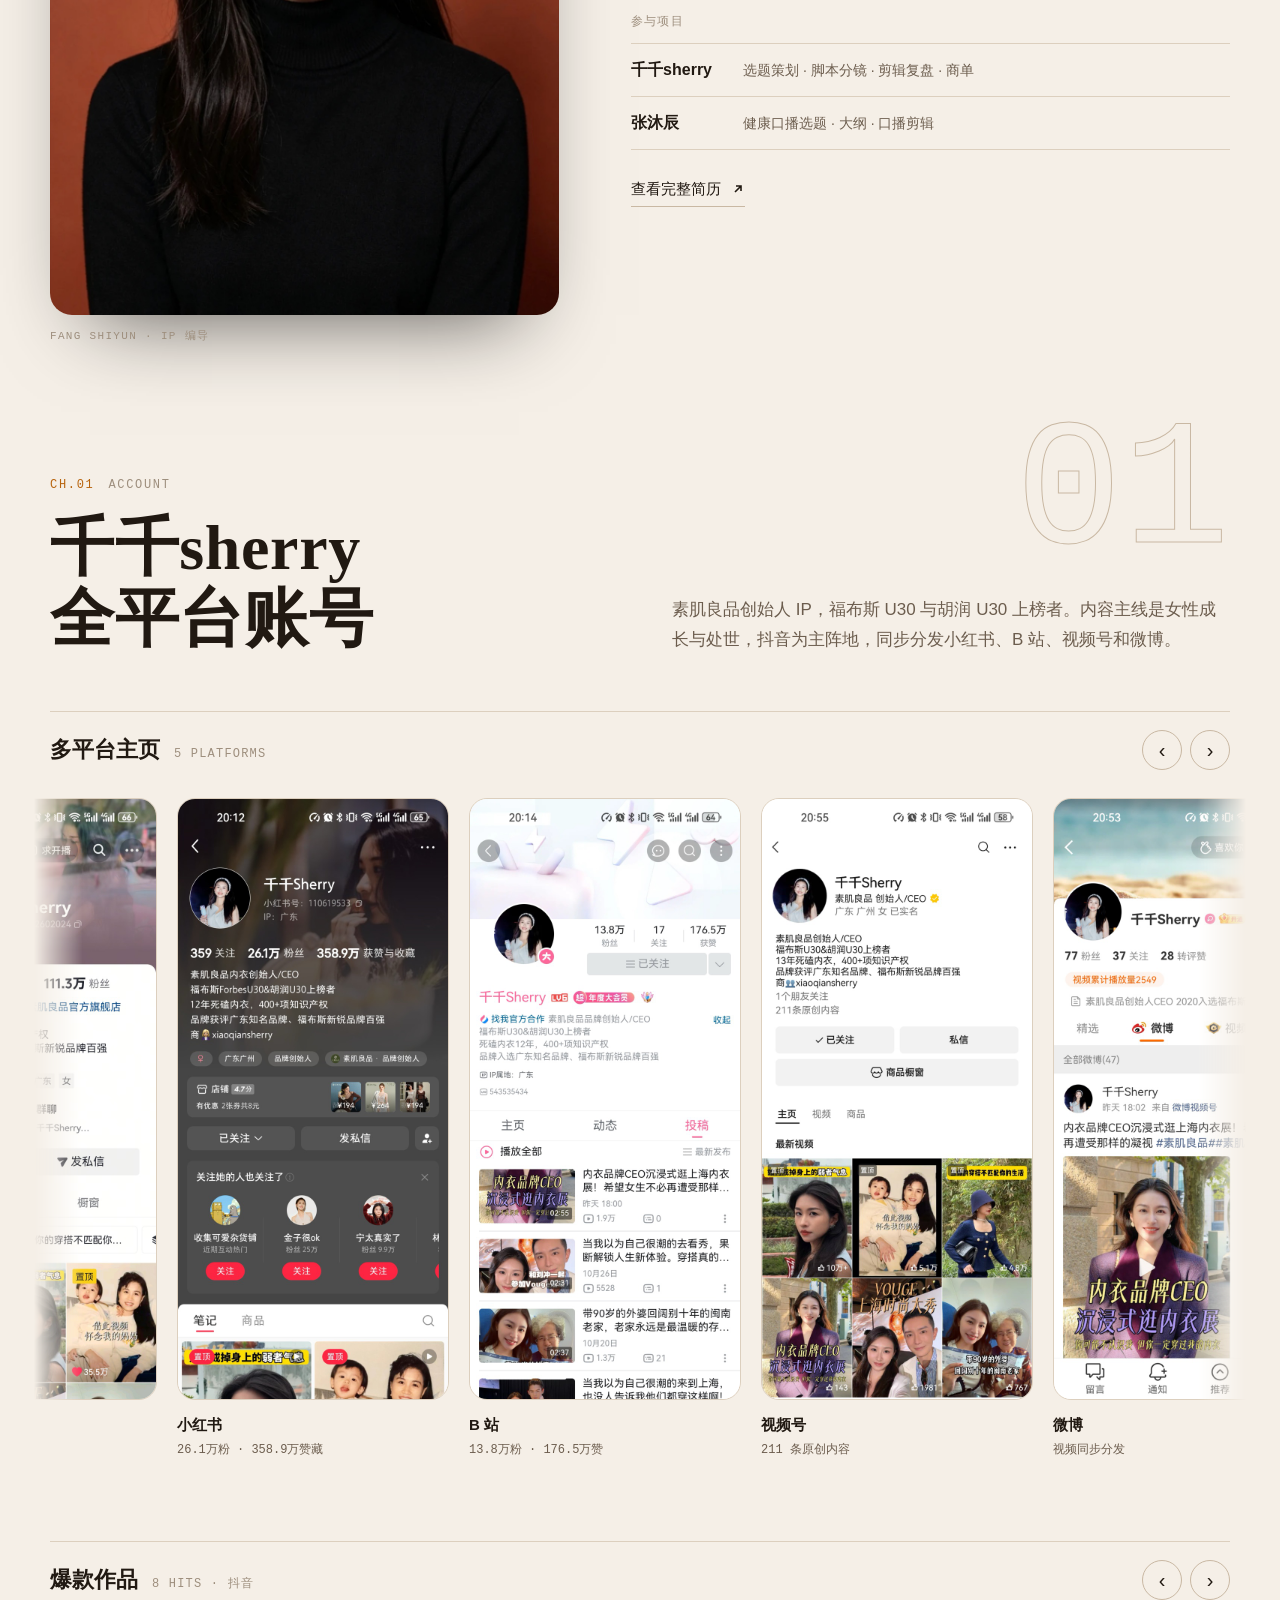
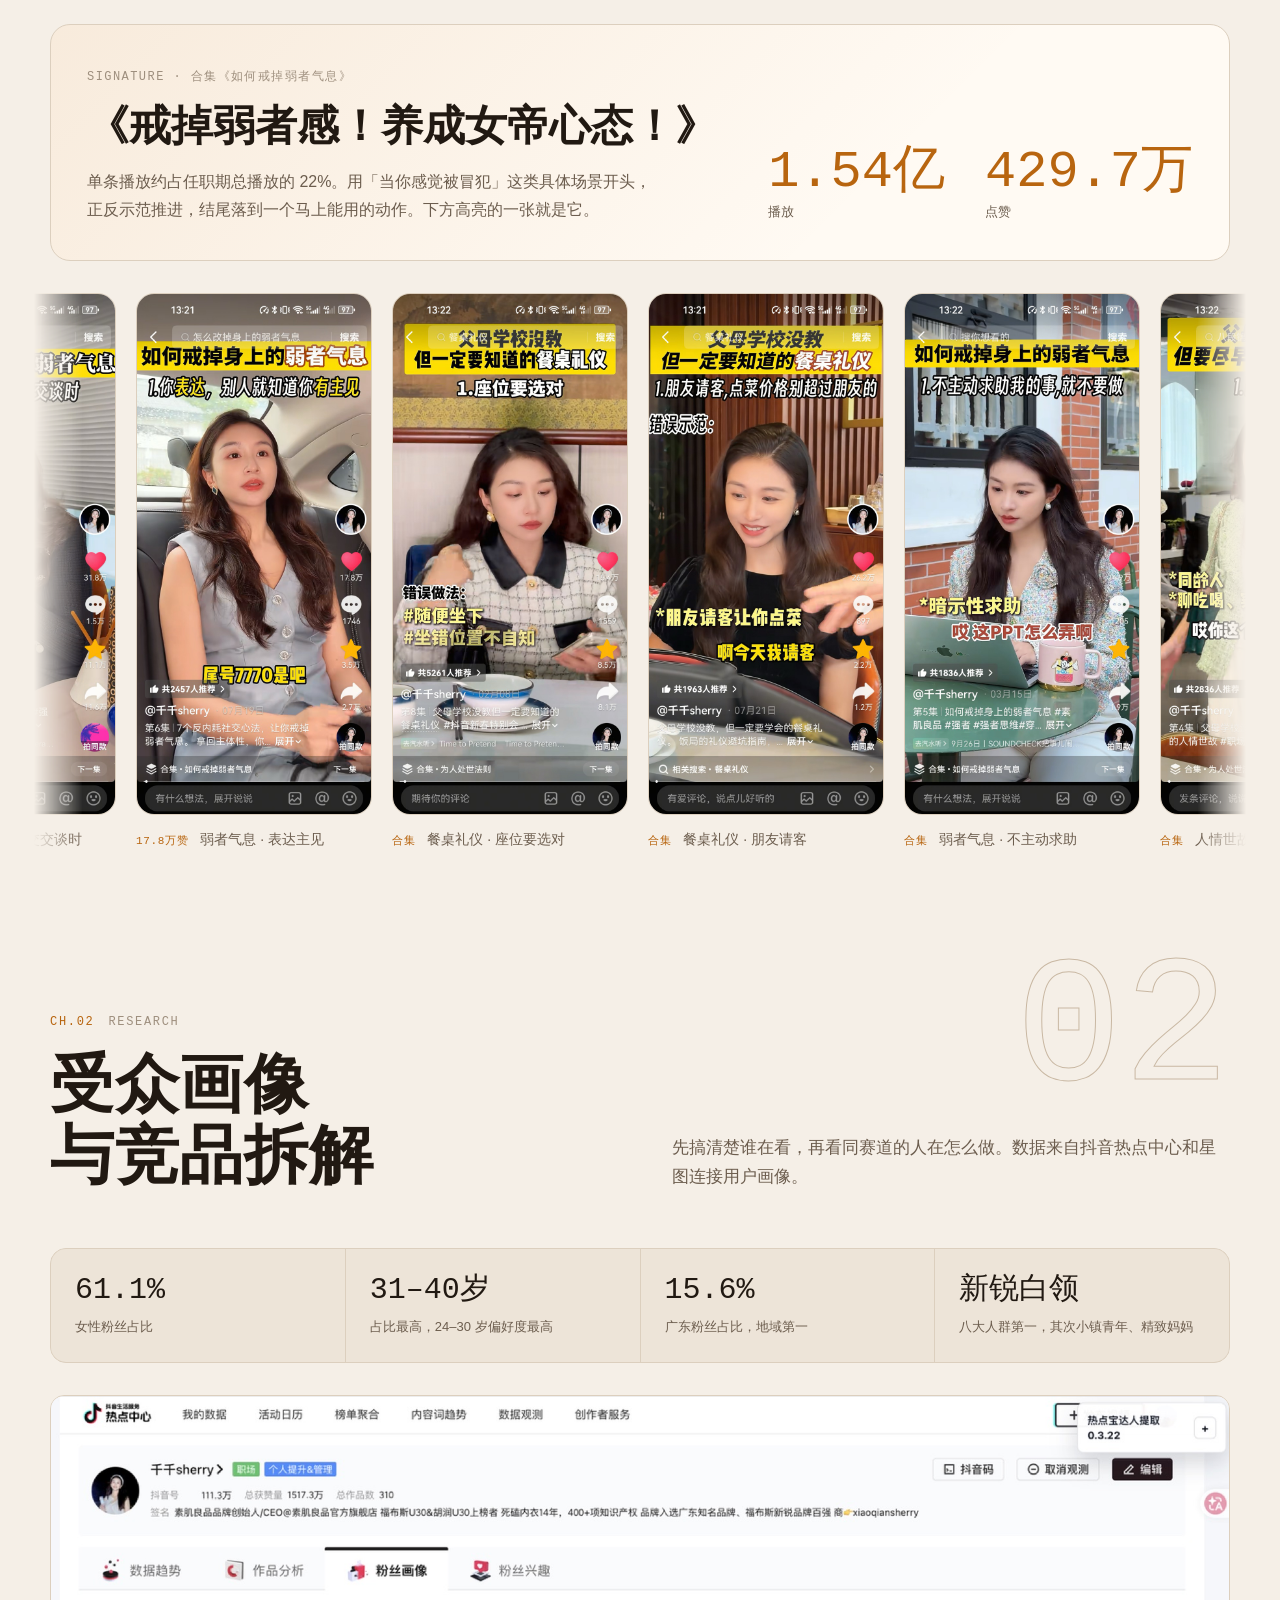
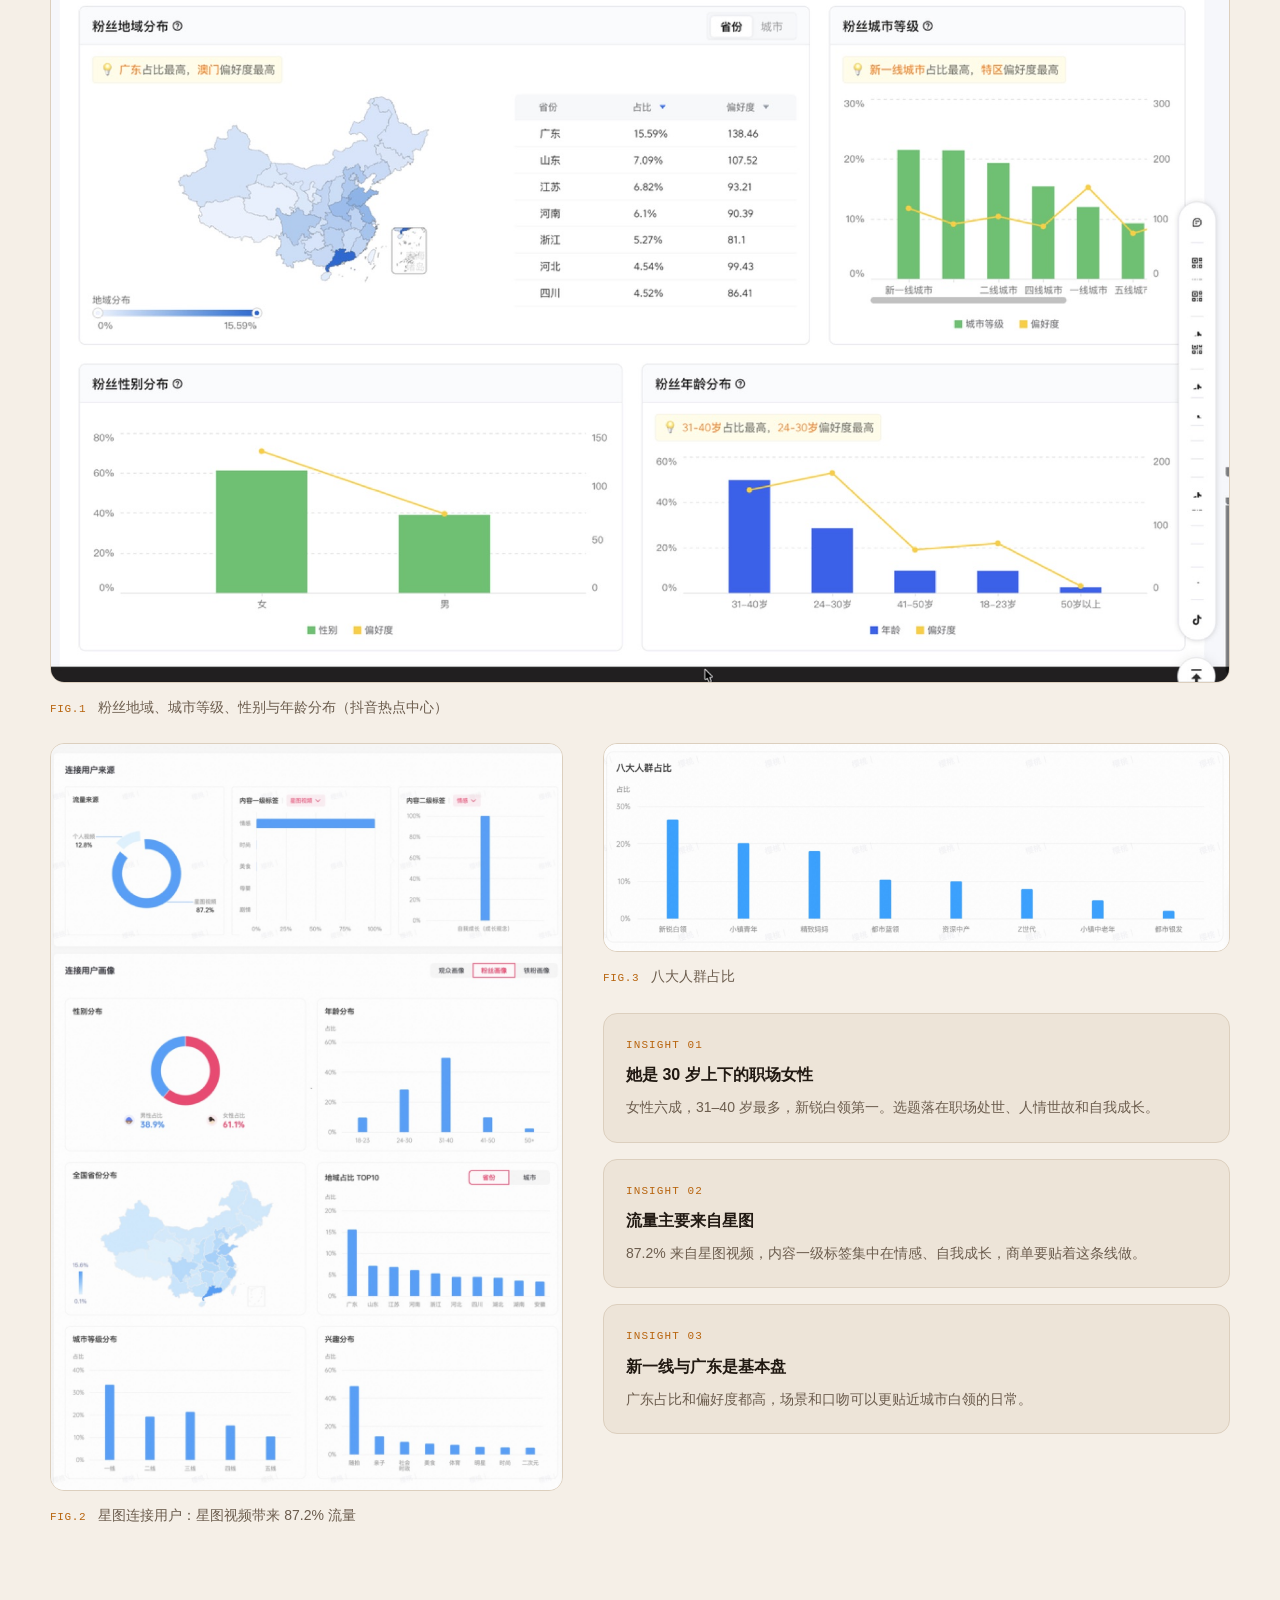
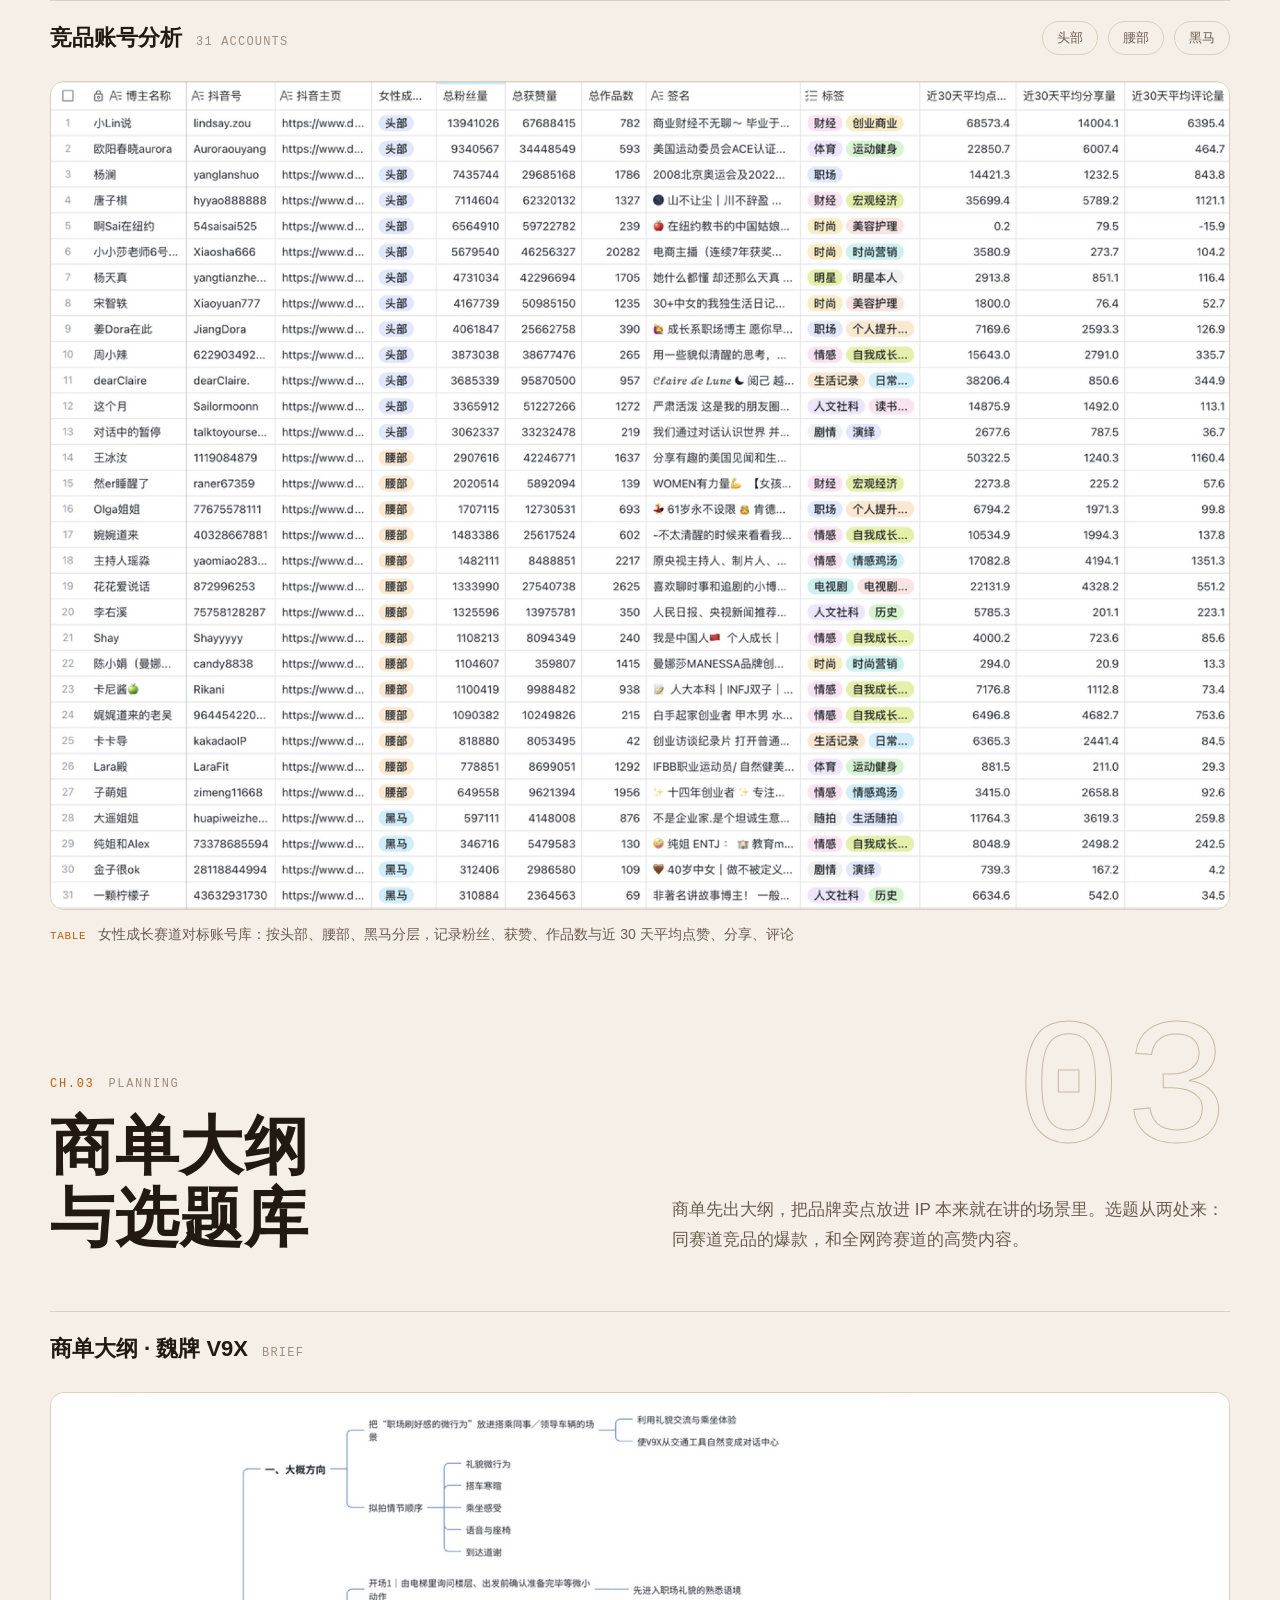
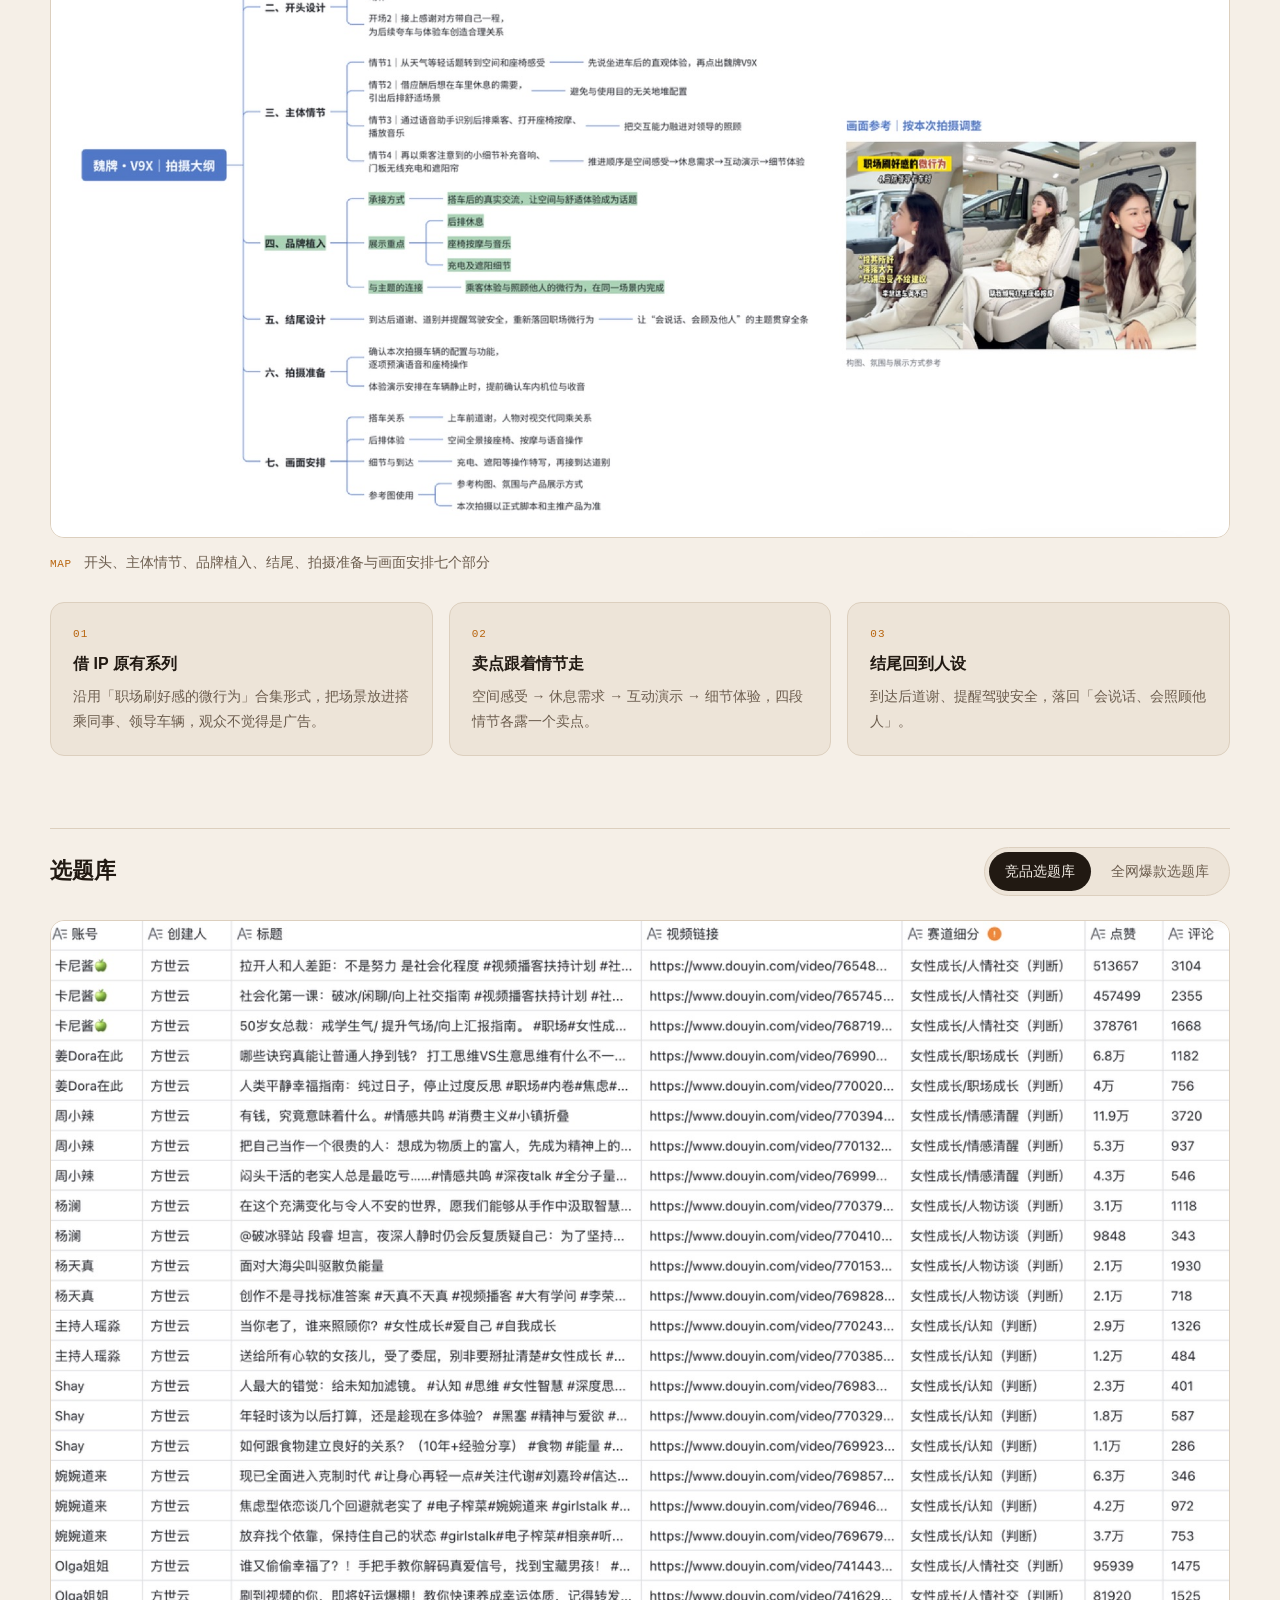
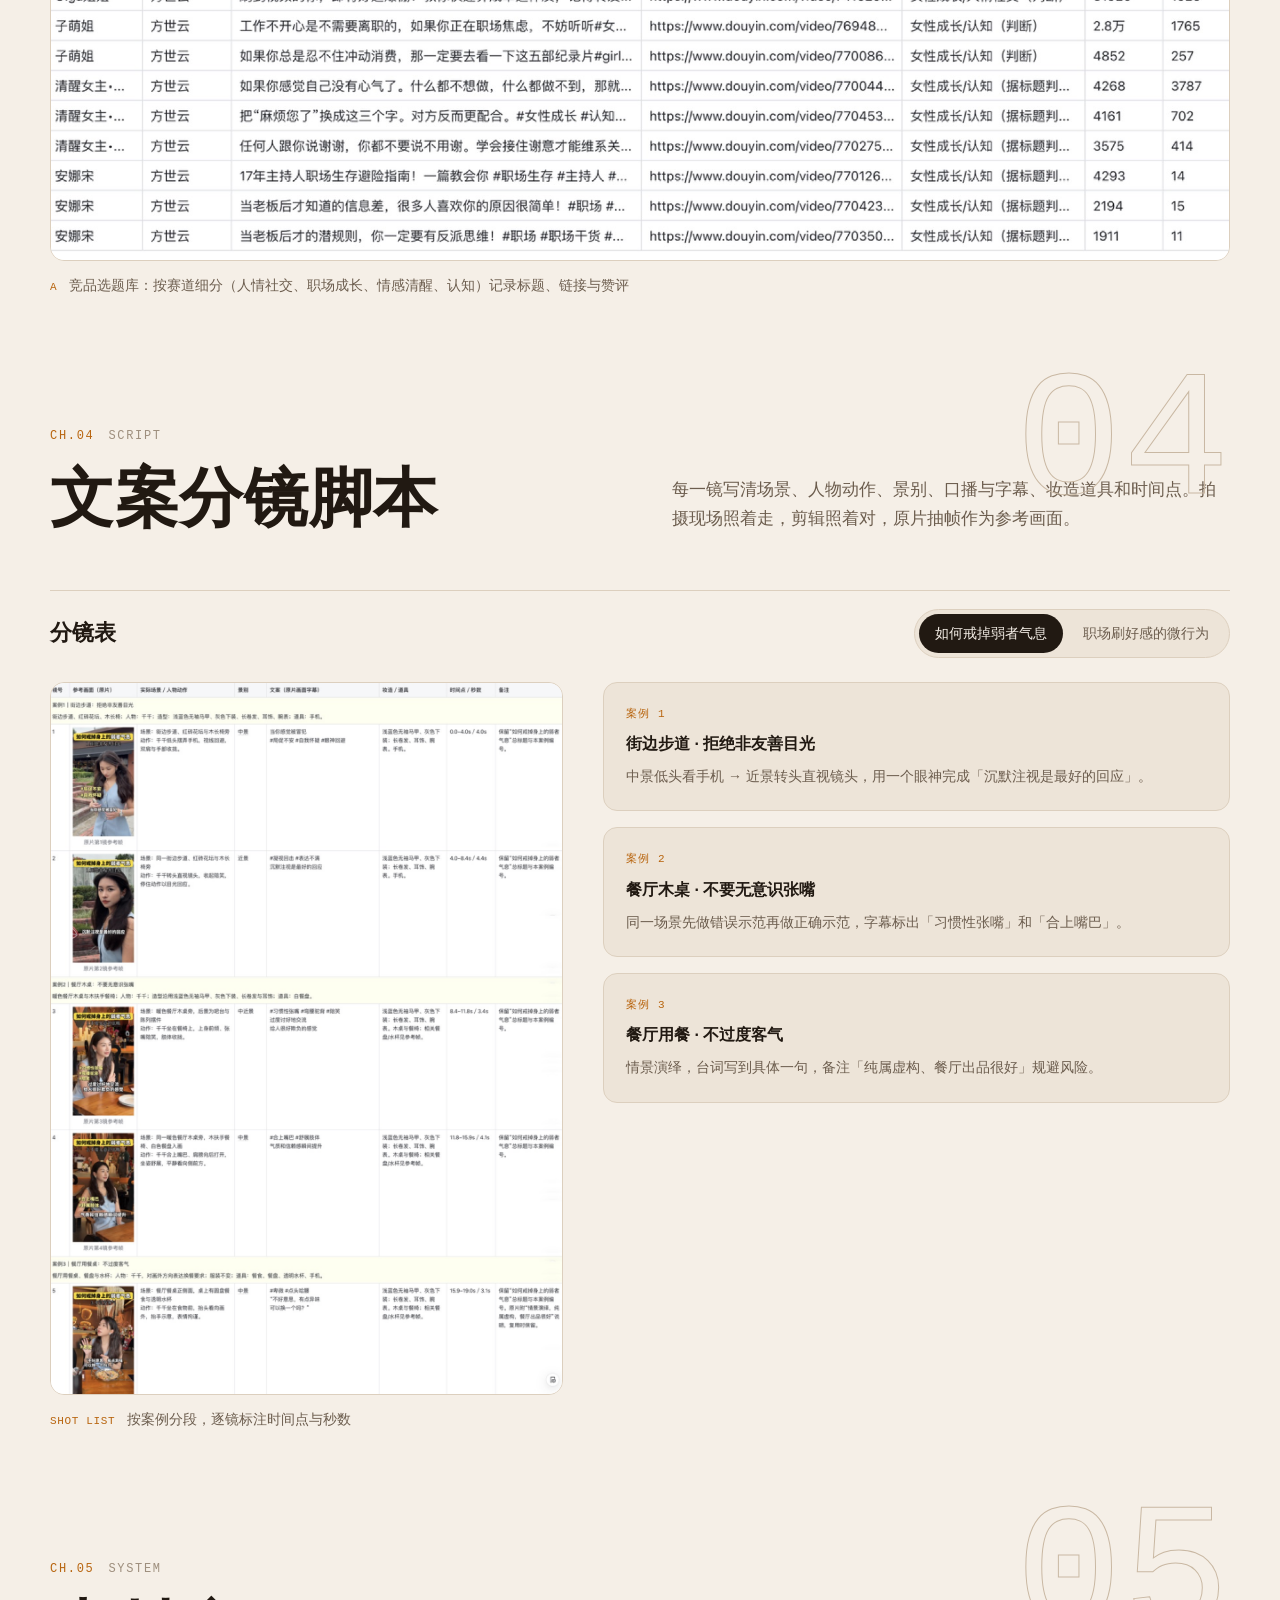
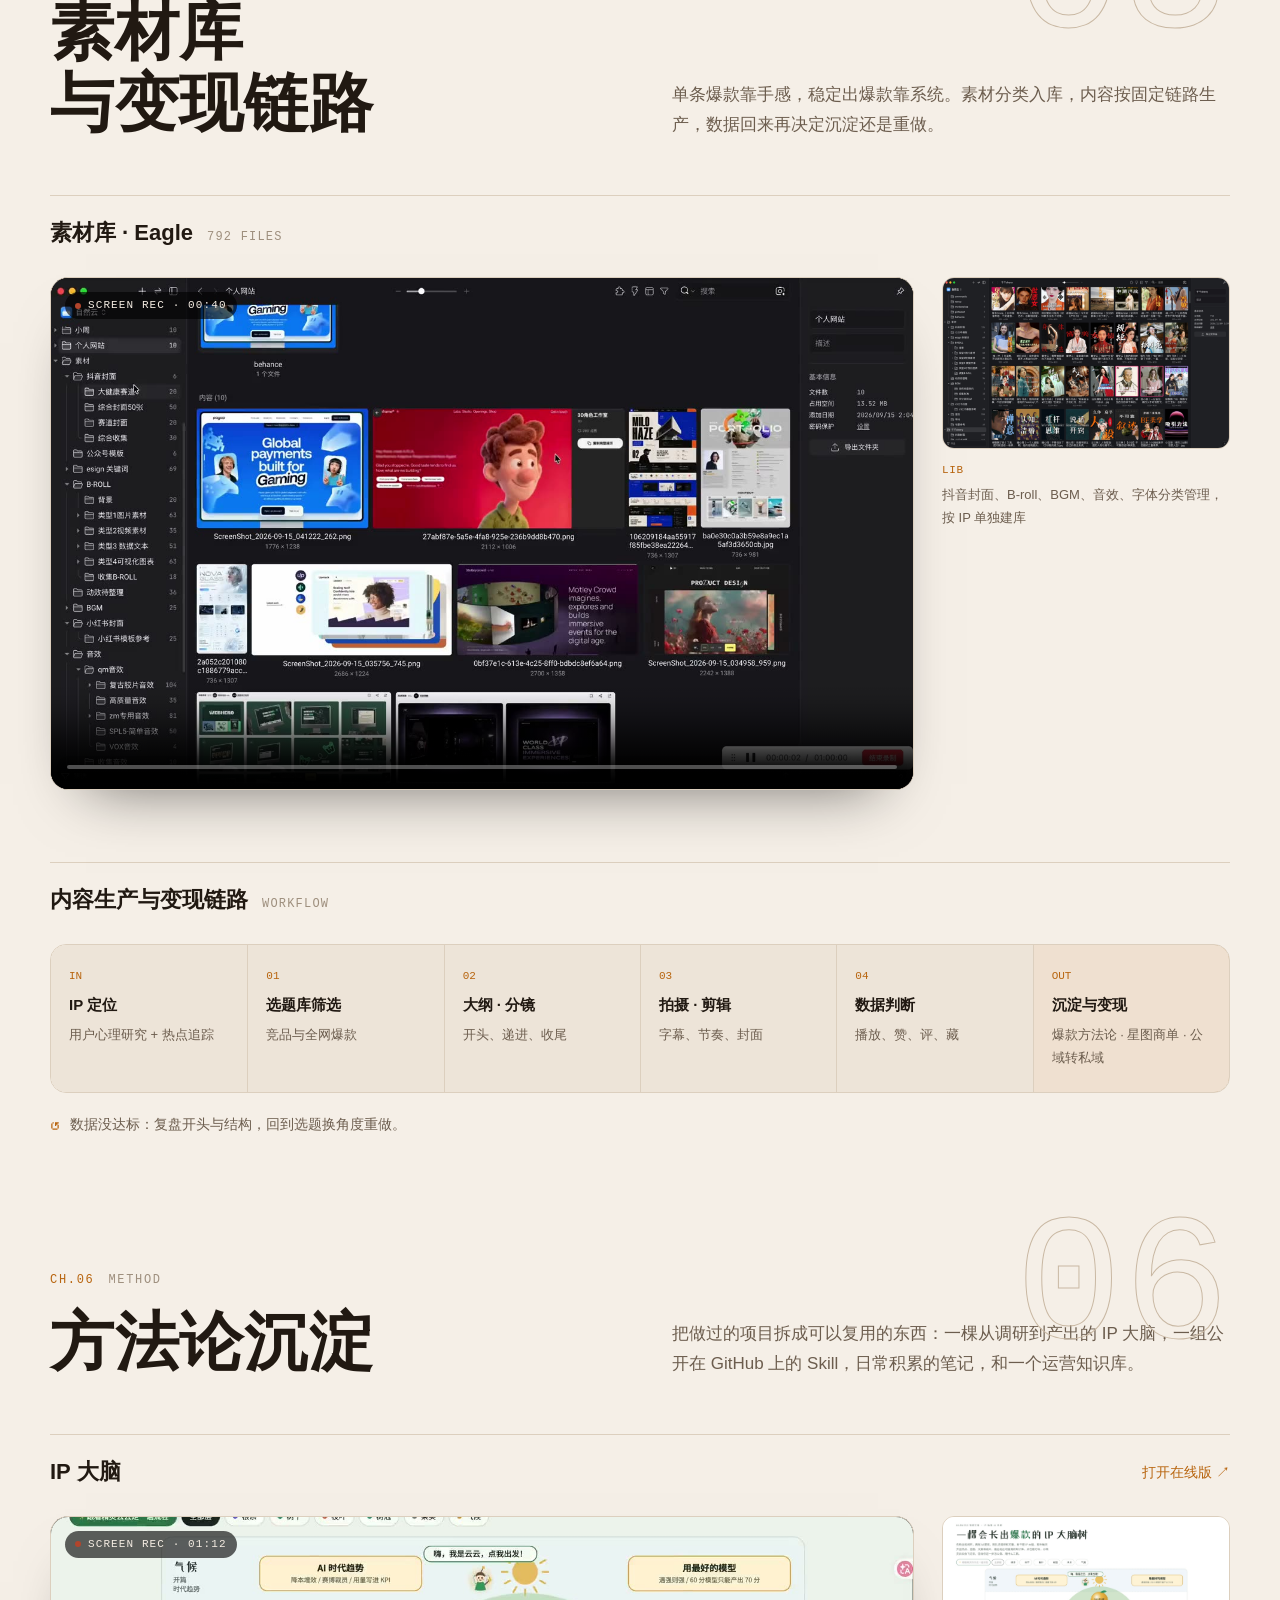
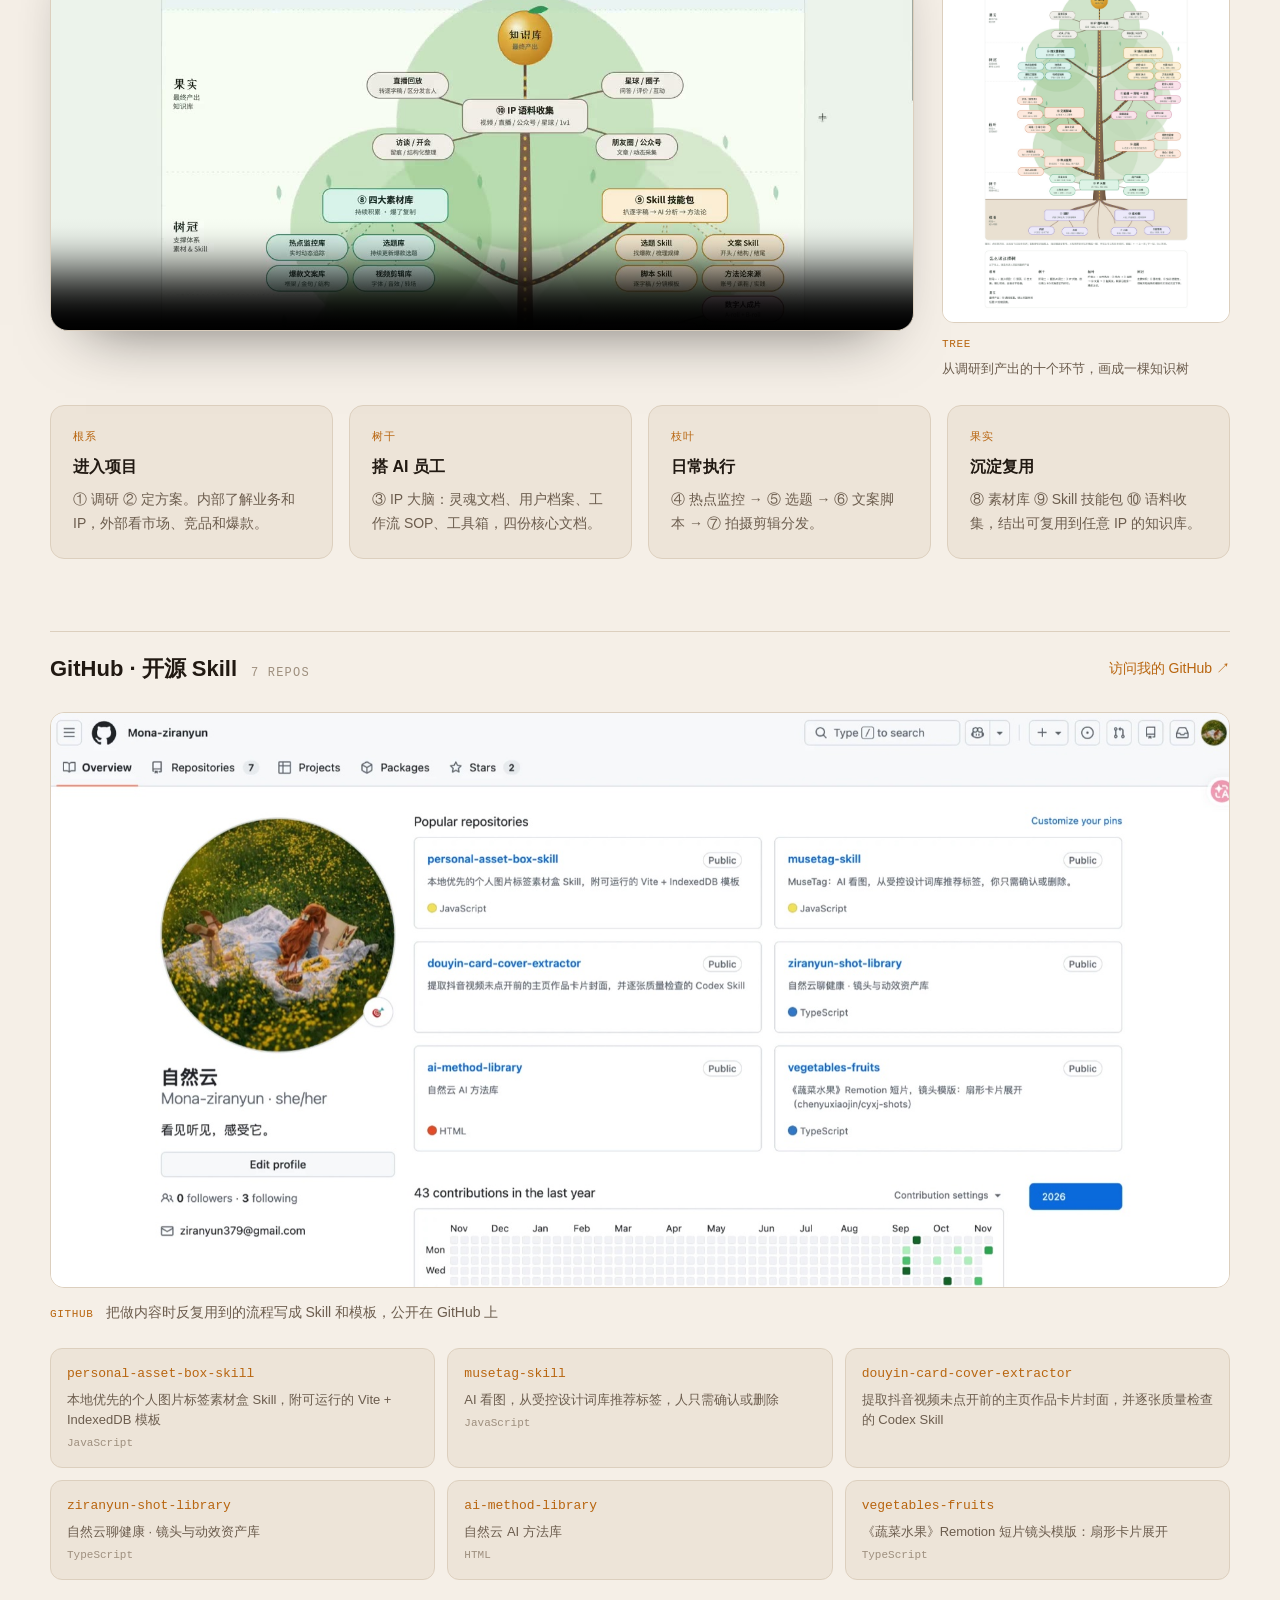
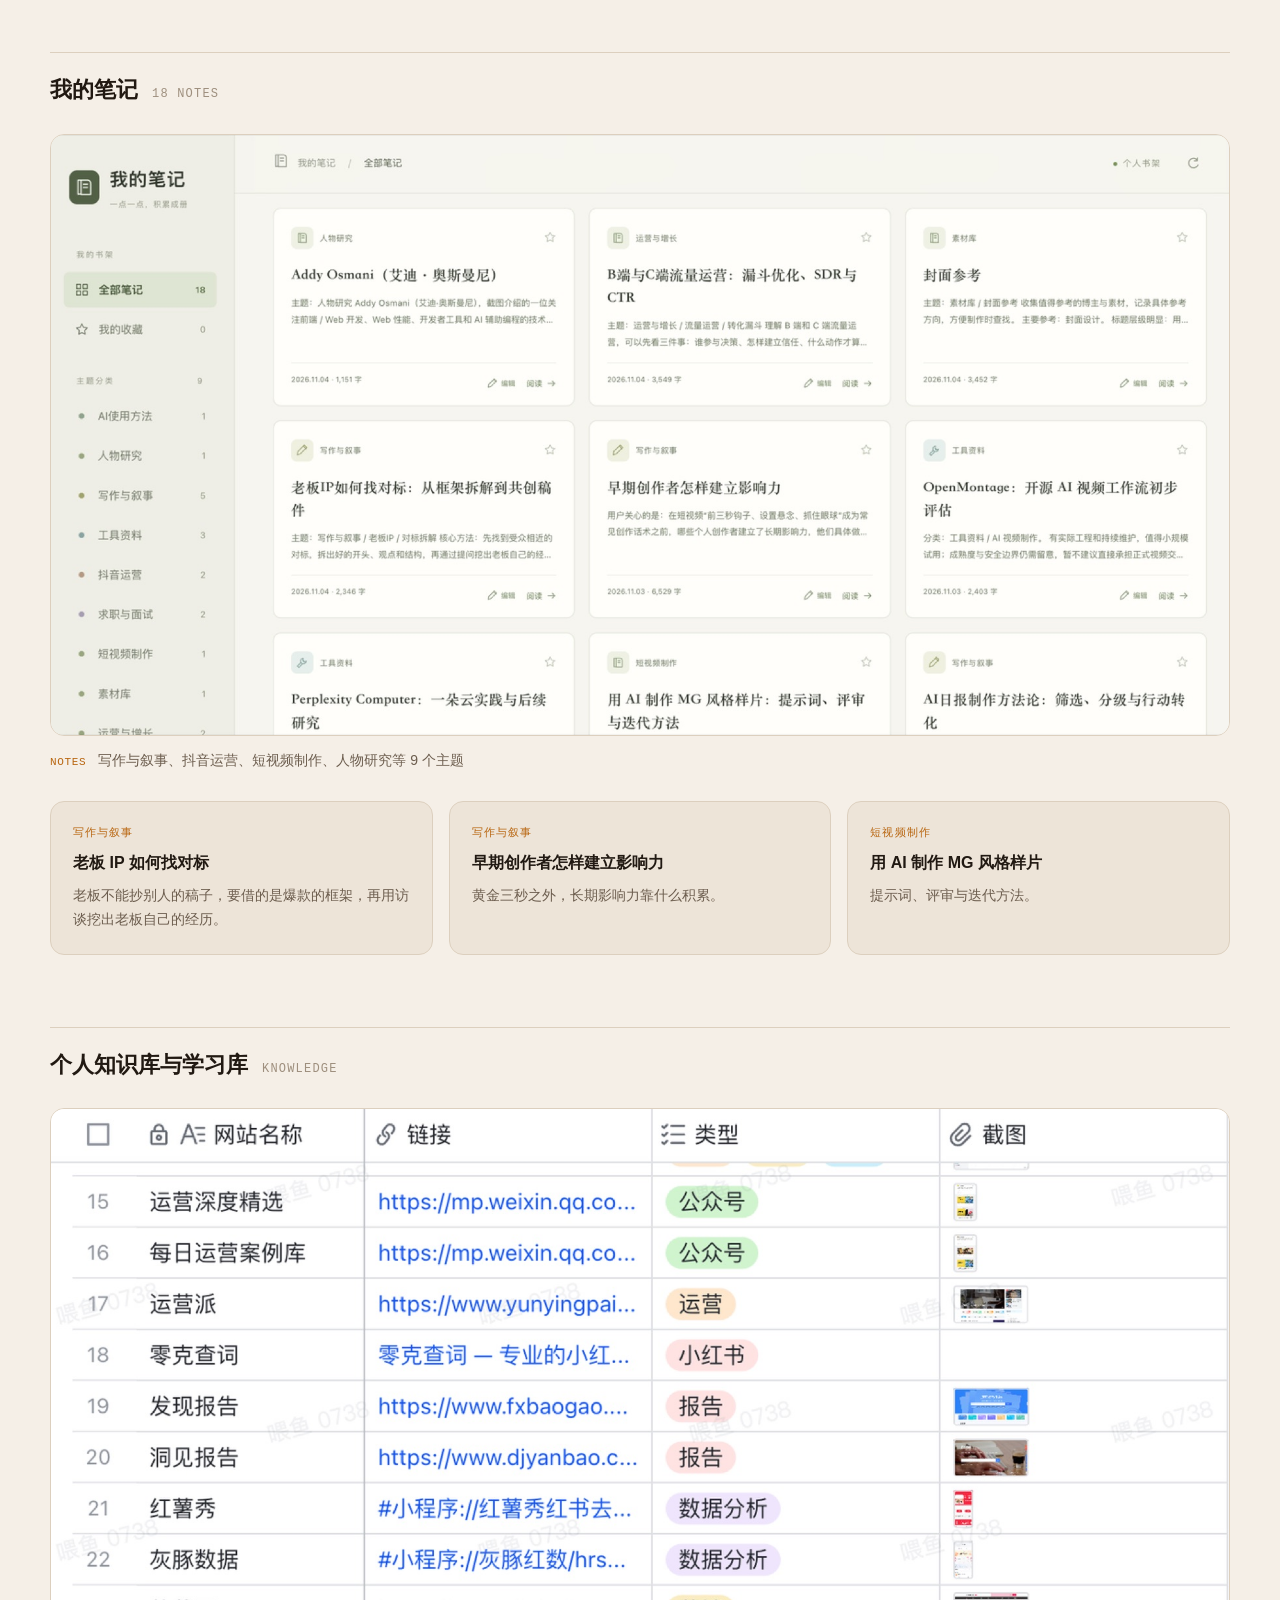
==== commit d38b7b53: "成果里程碑移到最后（Joey说AI 后面） Co-Authored-By: Claude Opus 5.5 <noreply@anthropic.com>" ====
--- a/index.html
+++ b/index.html
@@ -177,7 +177,6 @@
 .reel-track.mix .shot a.cover:hover::after{opacity:1}
 .reel.drag a{pointer-events:none}
 .rec-grid.apps{grid-template-columns:minmax(0,3fr) minmax(0,2fr);align-items:start}
-.sub.about-ms{margin-top:72px}
 .player-col{display:flex;flex-direction:column;gap:12px;min-width:0}
 .app-grid{display:grid;grid-template-columns:repeat(2,minmax(0,1fr));gap:16px 14px}
 .app-grid .shot button{aspect-ratio:3/2;display:flex;align-items:center;justify-content:center;border-radius:10px}
@@ -479,20 +478,6 @@
           </div>
           <a class="about-link" href="#cv" data-resume>查看完整简历
             <svg viewBox="0 0 14 14" fill="none" stroke="currentColor" stroke-width="1.6" aria-hidden="true"><path d="M4 10L10 4M5 4h5v5"/></svg></a>
-        </div>
-      </div>
-
-      <div class="sub about-ms"><h3>成果里程碑</h3><a class="link" href="milestones/" target="_blank" rel="noopener">查看完整版 ↗</a></div>
-      <div class="ms-scroll rv">
-        <div class="ms">
-          <div class="ms-item"><span class="when">2020.07</span><i class="dot"></i><b>网销运营起步</b><p>东风本田，维护汽车之家、易车、懂车帝</p></div>
-          <div class="ms-item"><span class="when">2022.08</span><i class="dot"></i><b>单月 8 台成交</b><p>两年线上平台零扣分</p></div>
-          <div class="ms-item"><span class="when">2022.10</span><i class="dot"></i><b>转型新媒体</b><p>张沐辰，接手 60 万粉健康账号</p></div>
-          <div class="ms-item"><span class="when">2024.08</span><i class="dot"></i><b>涨粉至 83 万</b><p>543 条视频，总播放 3852 万</p></div>
-          <div class="ms-item"><span class="when">2024.12</span><i class="dot"></i><b>入职素肌</b><p>IP 编导，女性成长创始人 IP</p></div>
-          <div class="ms-item"><span class="when">2025.02</span><i class="dot"></i><b>达 1 万粉</b><p>选题库与脚本结构跑通</p></div>
-          <div class="ms-item hot"><span class="when">2026.04</span><i class="dot"></i><b>突破 100 万粉</b><p>14 个月，1 万 → 100 万</p></div>
-          <div class="ms-item hot"><span class="when">2026.09</span><i class="dot"></i><b>184 条 · 6.96 亿播放</b><p>获赞 1456.86 万</p></div>
         </div>
       </div>
     </div>
@@ -871,6 +856,20 @@
         <figure class="shot" style="--r:0.750"><a class="cover" draggable="false" href="https://v.douyin.com/UIA1klfxJc4/" target="_blank" rel="noopener"><img draggable="false" src="assets/web/work-4.jpg" alt="截止2026年，国内外的AI公司都有谁" loading="lazy" width="900" height="1200"></a>
           <figcaption><span class="pf-meta"><b>截止2026年，国内外的AI公司都有谁</b><span>Joey说AI · 《回车之后》第 1 期</span></span></figcaption></figure>
       </div></div>
+
+      <div class="sub"><h3>成果里程碑</h3><a class="link" href="milestones/" target="_blank" rel="noopener">查看完整版 ↗</a></div>
+      <div class="ms-scroll rv">
+        <div class="ms">
+          <div class="ms-item"><span class="when">2020.07</span><i class="dot"></i><b>网销运营起步</b><p>东风本田，维护汽车之家、易车、懂车帝</p></div>
+          <div class="ms-item"><span class="when">2022.08</span><i class="dot"></i><b>单月 8 台成交</b><p>两年线上平台零扣分</p></div>
+          <div class="ms-item"><span class="when">2022.10</span><i class="dot"></i><b>转型新媒体</b><p>张沐辰，接手 60 万粉健康账号</p></div>
+          <div class="ms-item"><span class="when">2024.08</span><i class="dot"></i><b>涨粉至 83 万</b><p>543 条视频，总播放 3852 万</p></div>
+          <div class="ms-item"><span class="when">2024.12</span><i class="dot"></i><b>入职素肌</b><p>IP 编导，女性成长创始人 IP</p></div>
+          <div class="ms-item"><span class="when">2025.02</span><i class="dot"></i><b>达 1 万粉</b><p>选题库与脚本结构跑通</p></div>
+          <div class="ms-item hot"><span class="when">2026.04</span><i class="dot"></i><b>突破 100 万粉</b><p>14 个月，1 万 → 100 万</p></div>
+          <div class="ms-item hot"><span class="when">2026.09</span><i class="dot"></i><b>184 条 · 6.96 亿播放</b><p>获赞 1456.86 万</p></div>
+        </div>
+      </div>
     </div>
   </section>
 
